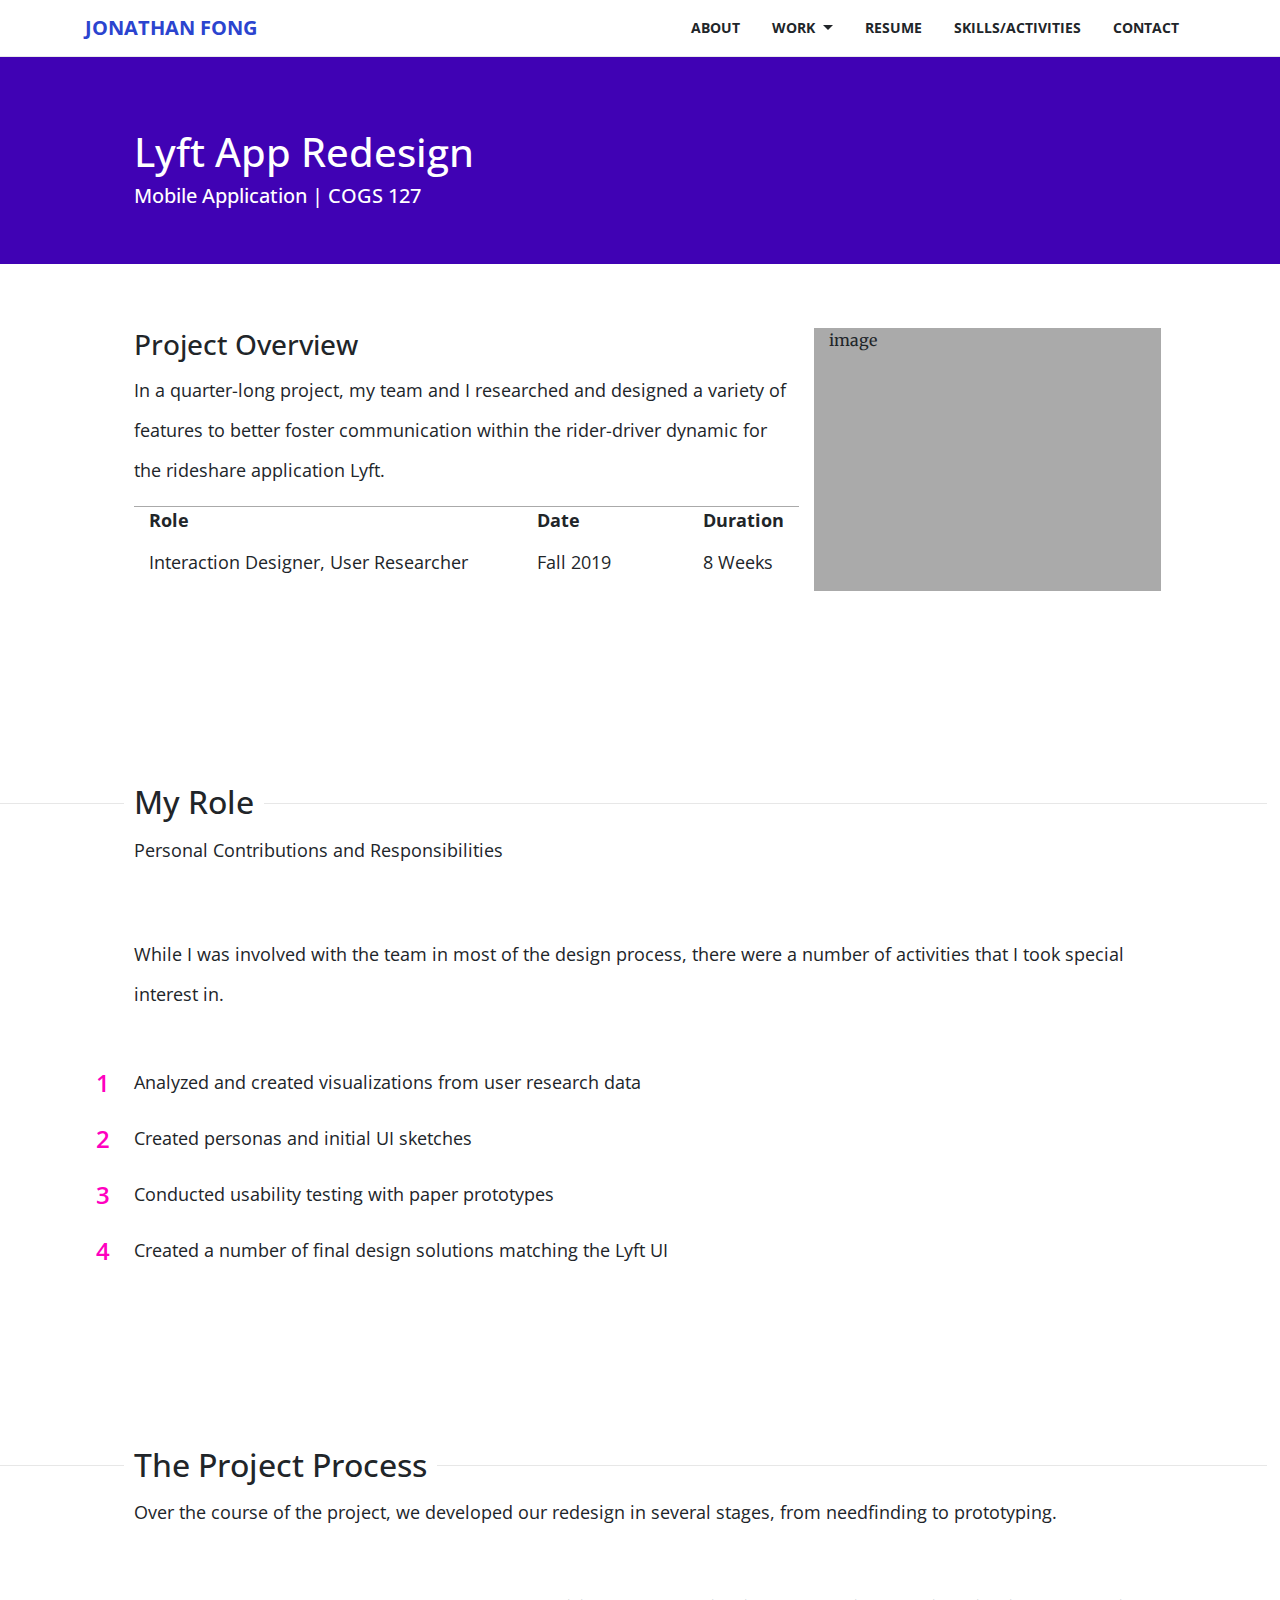
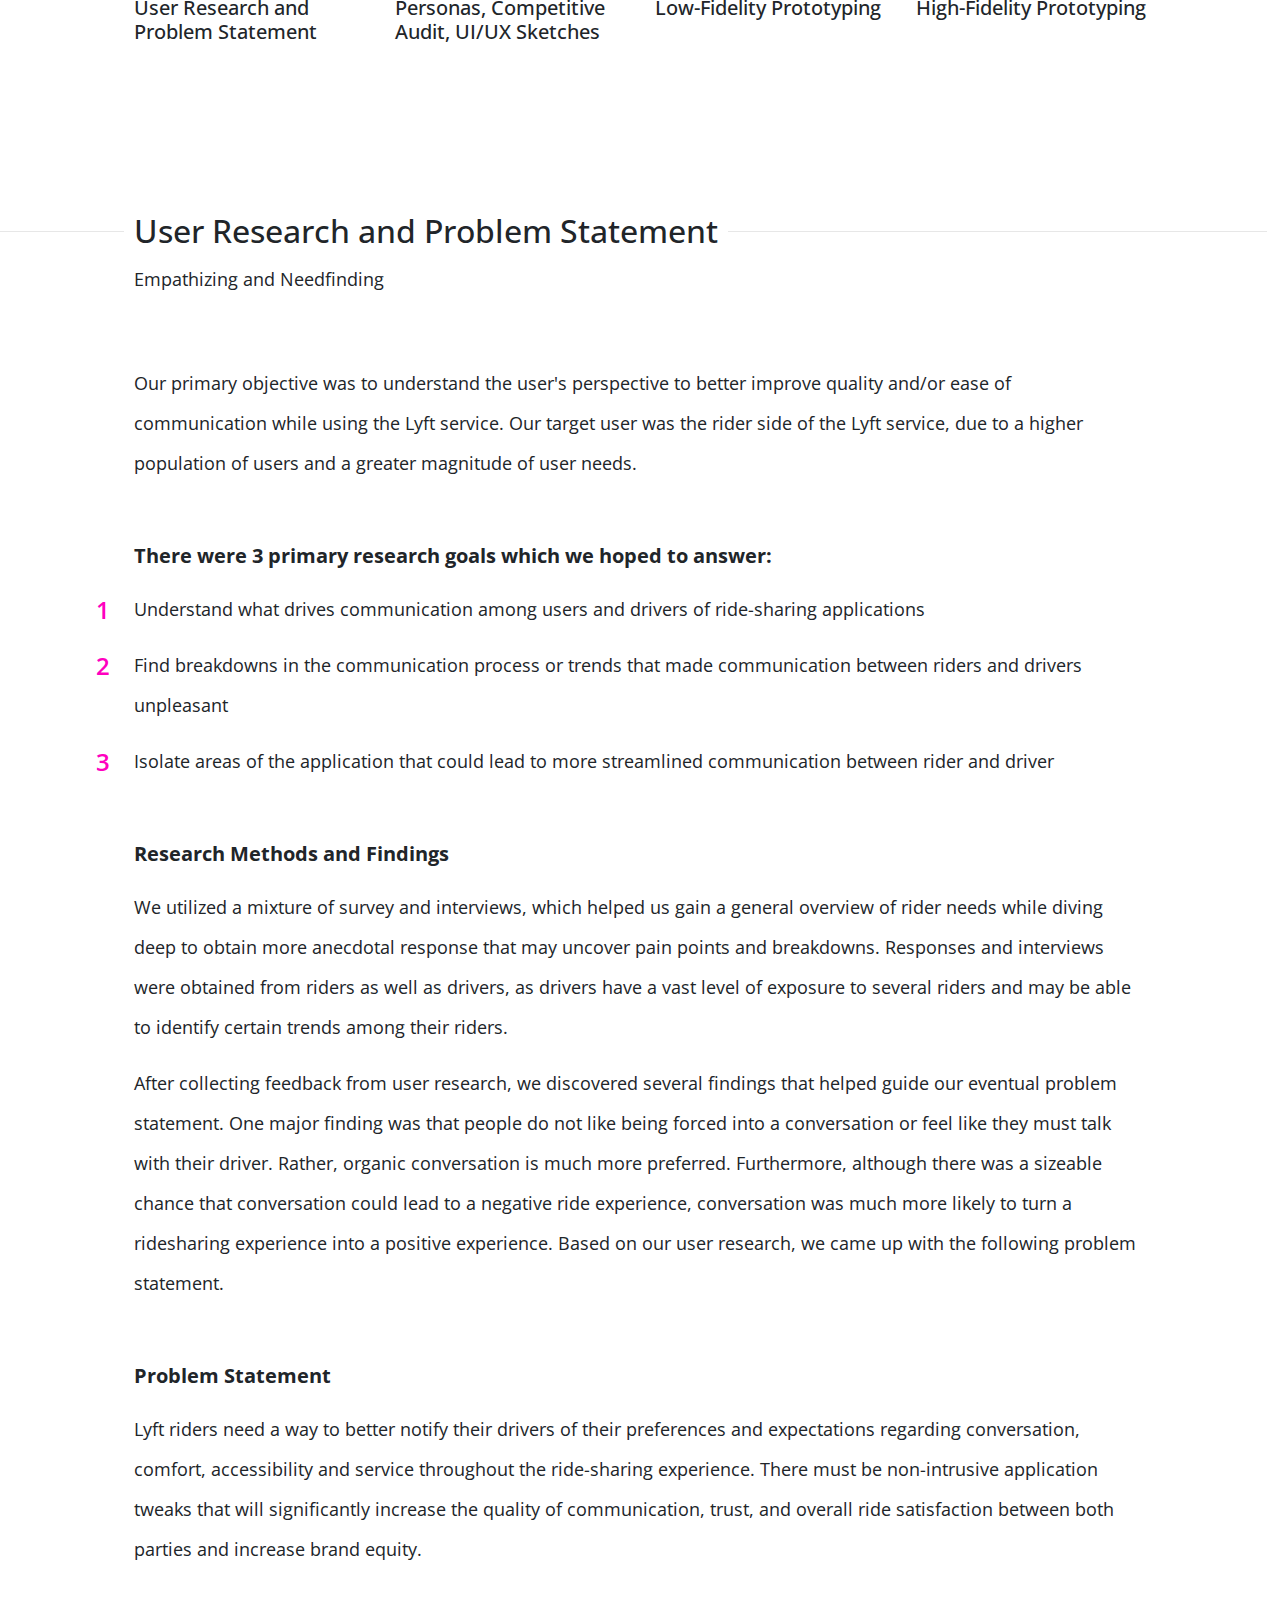
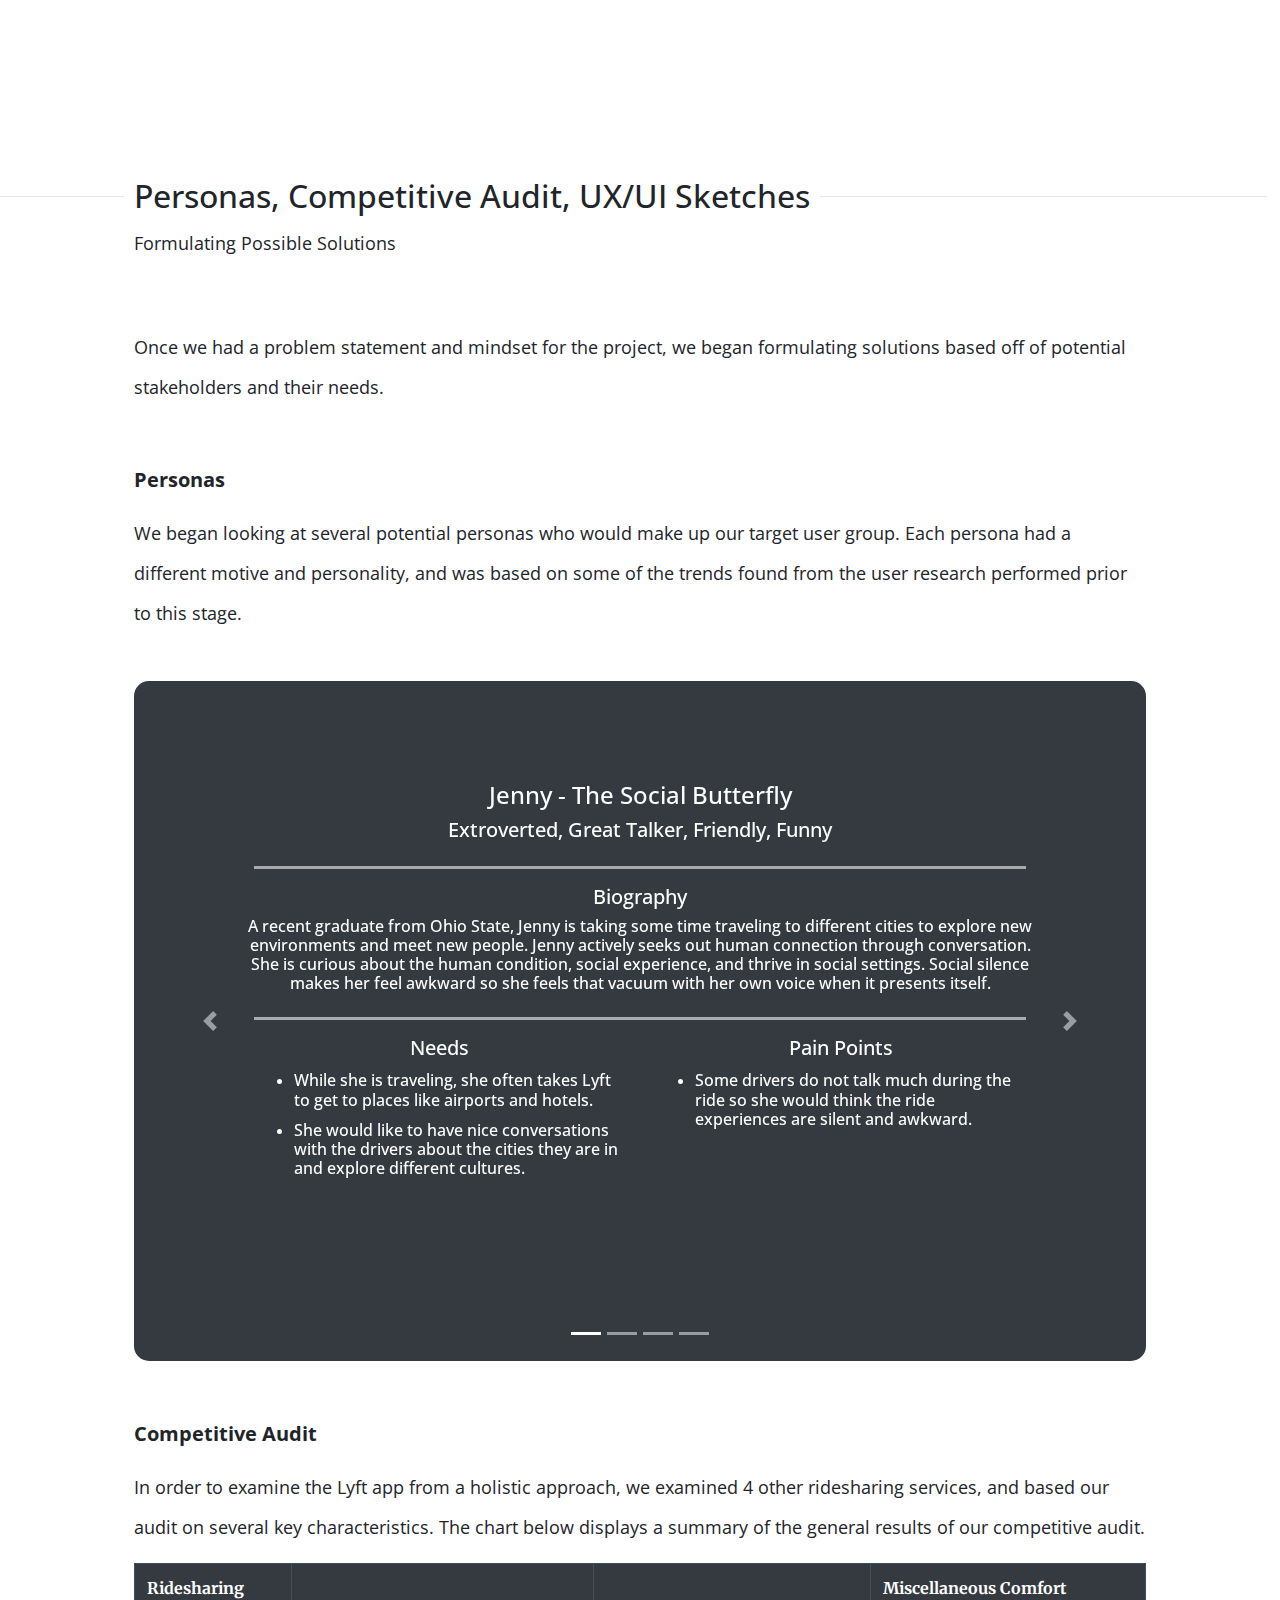
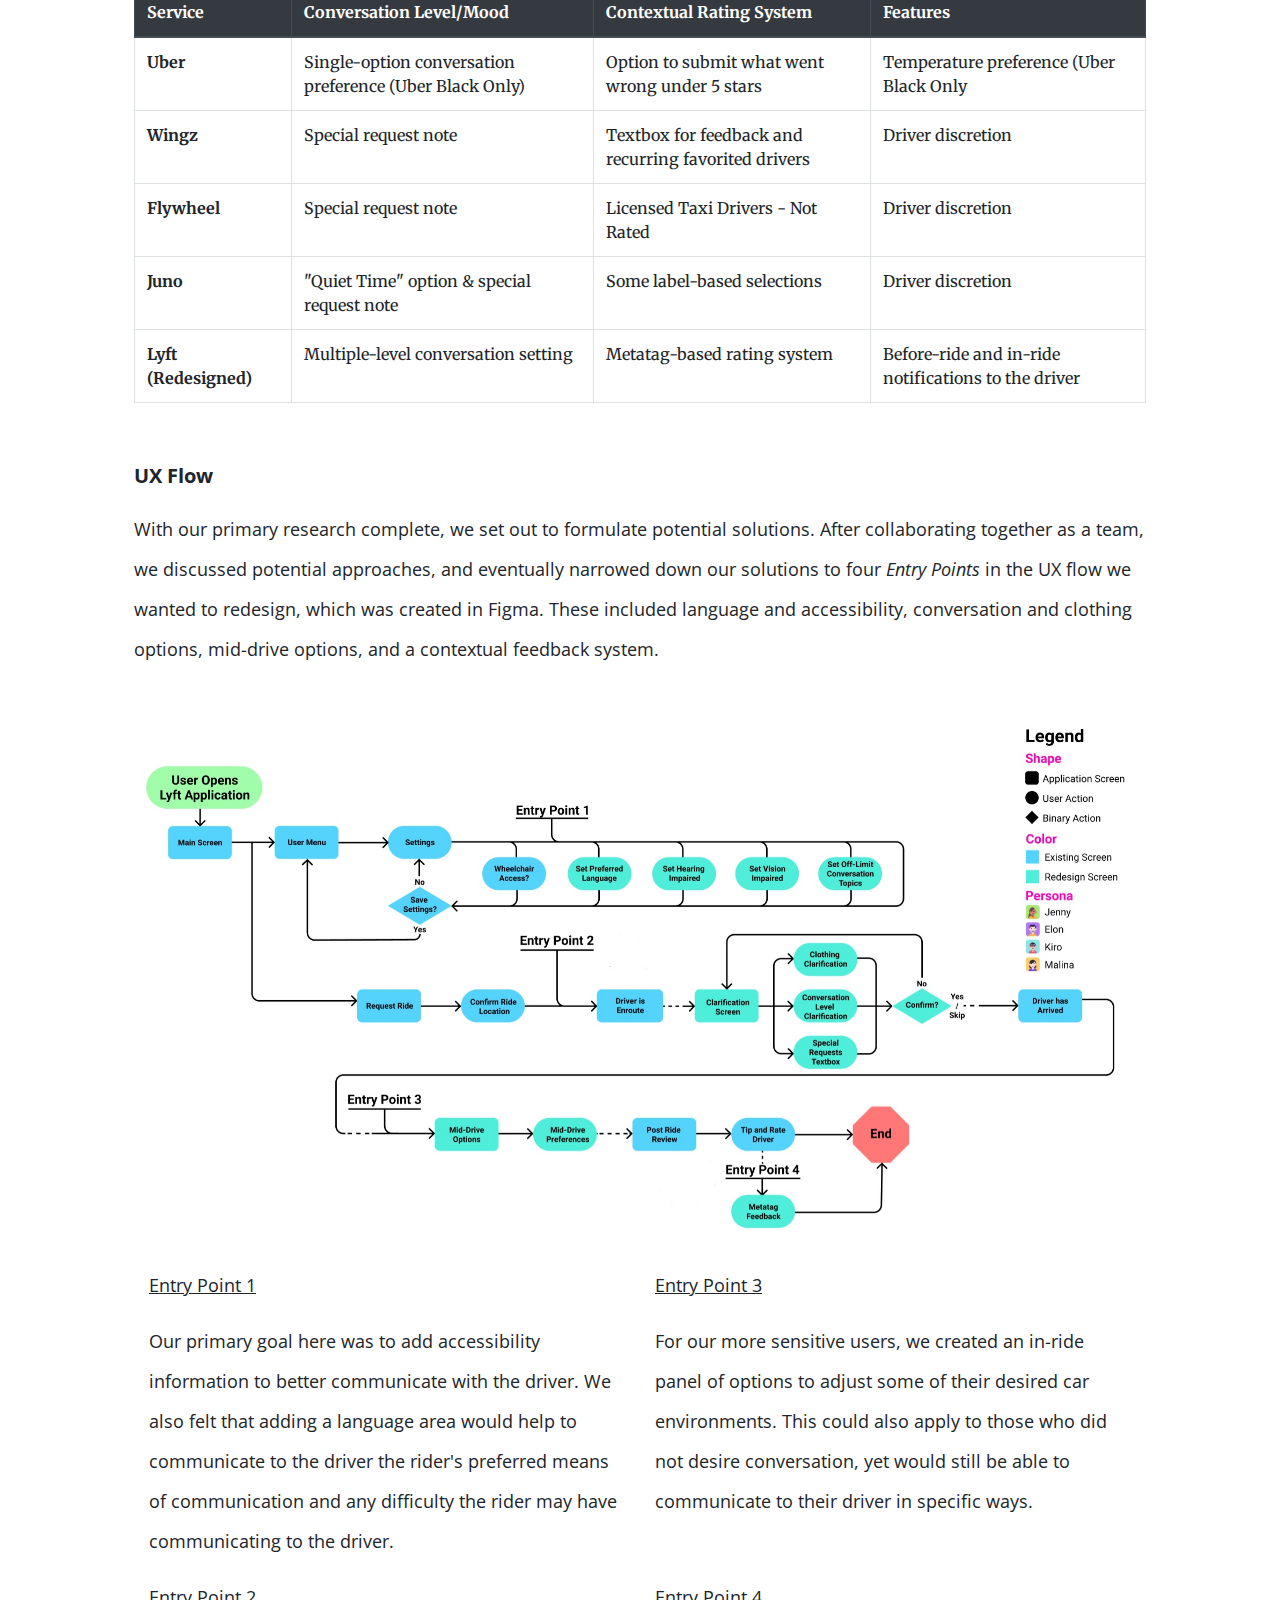
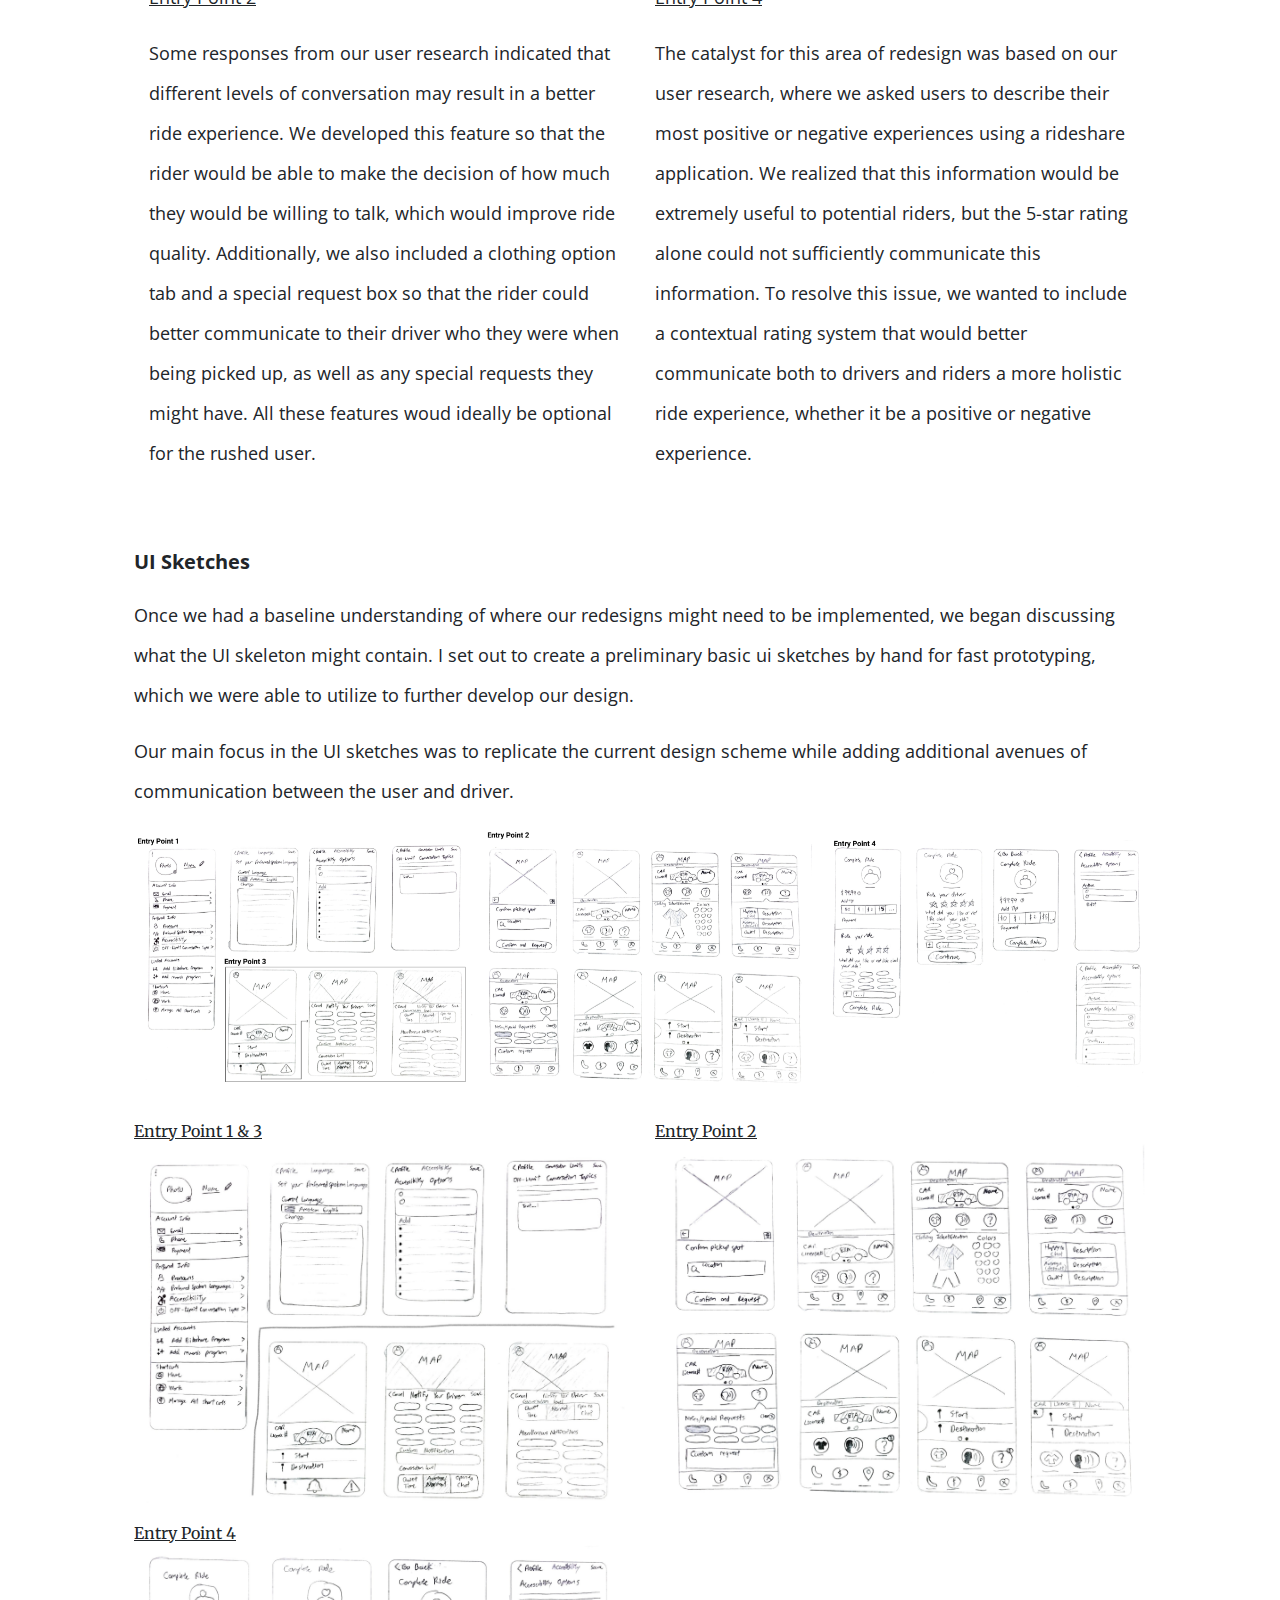
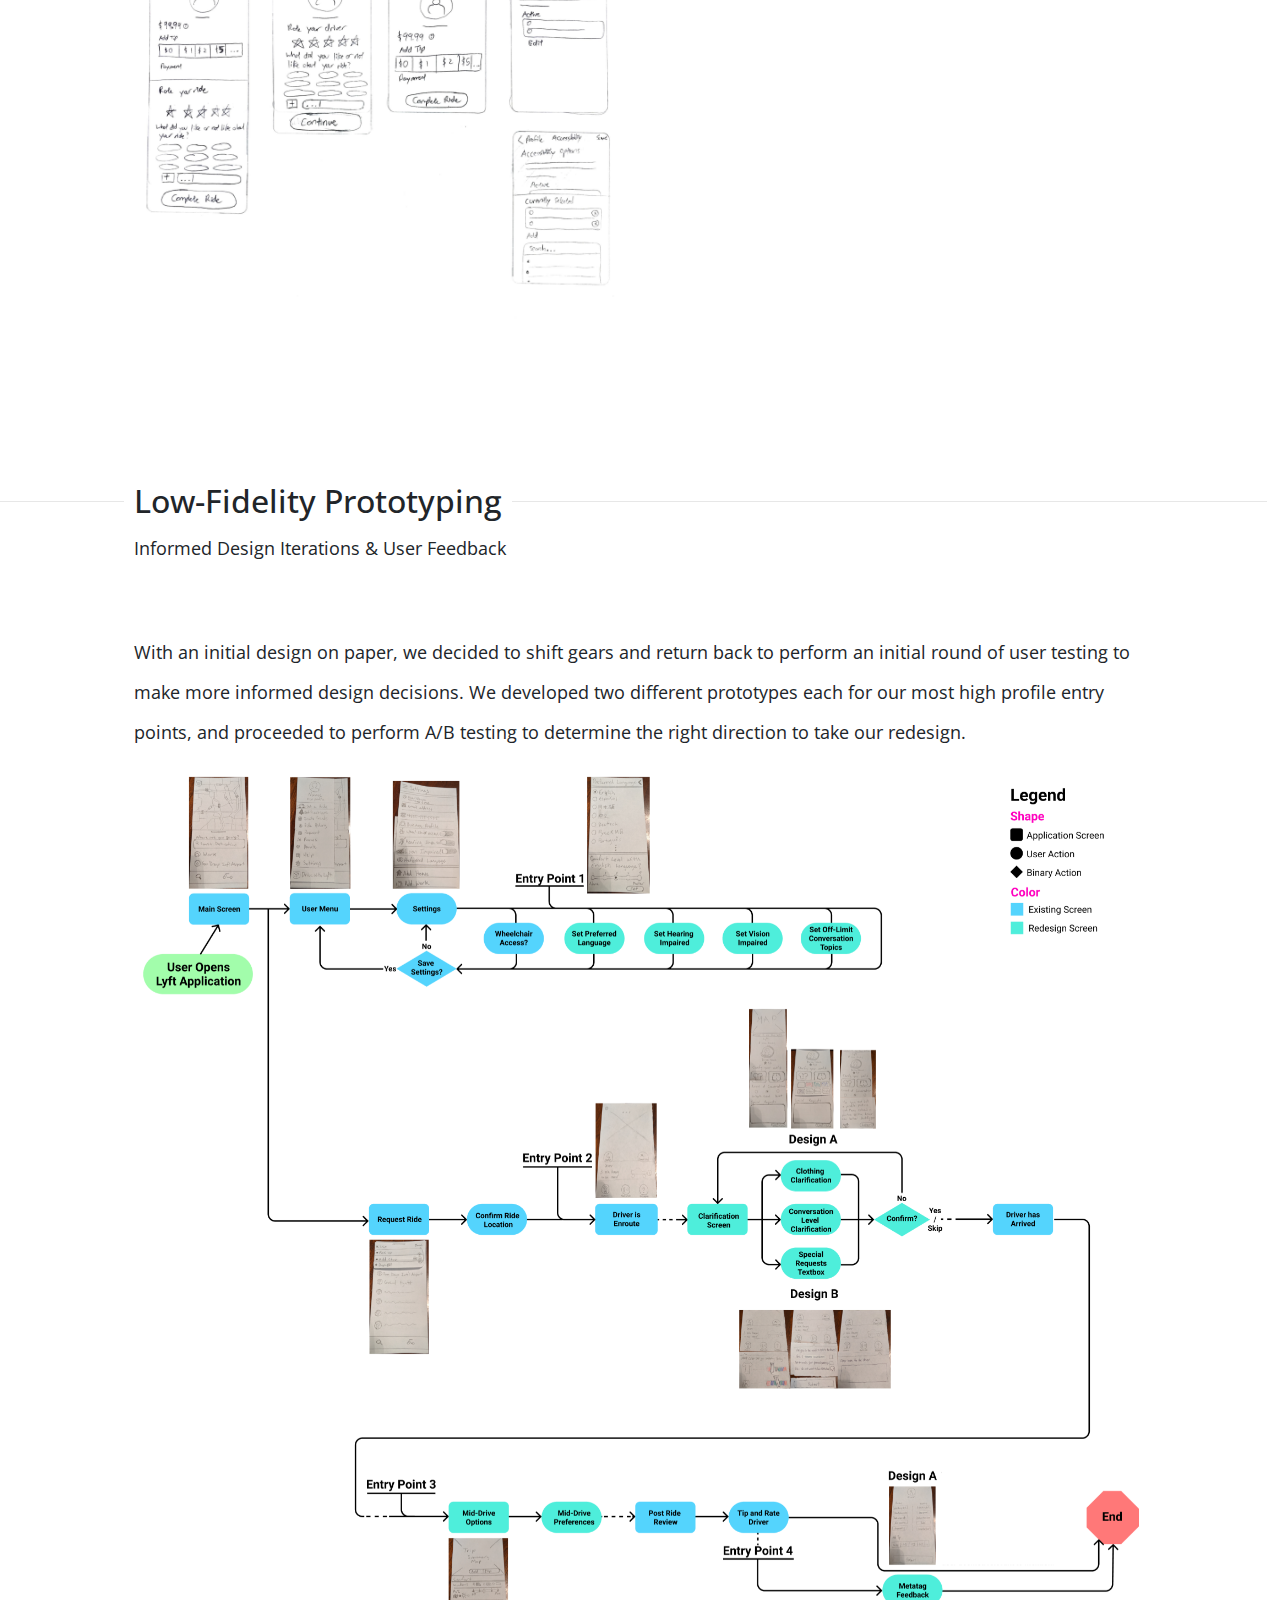
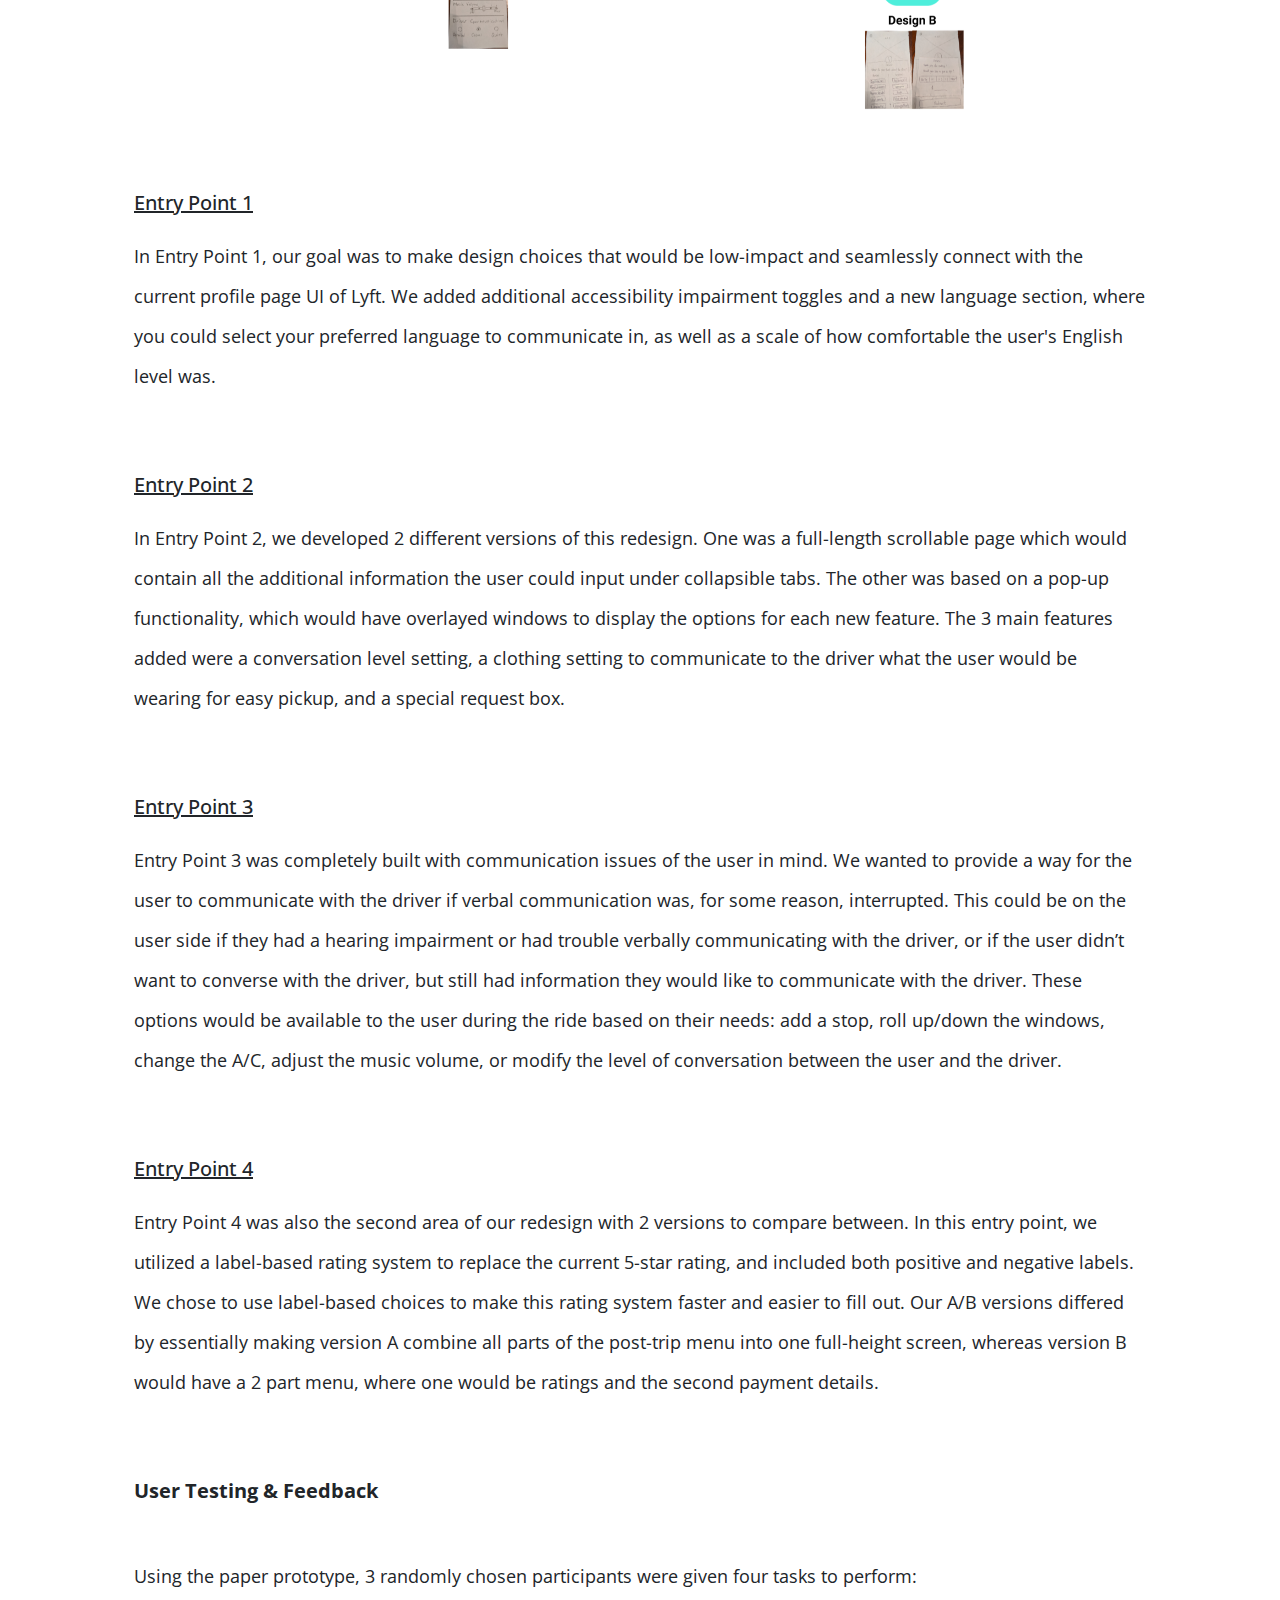
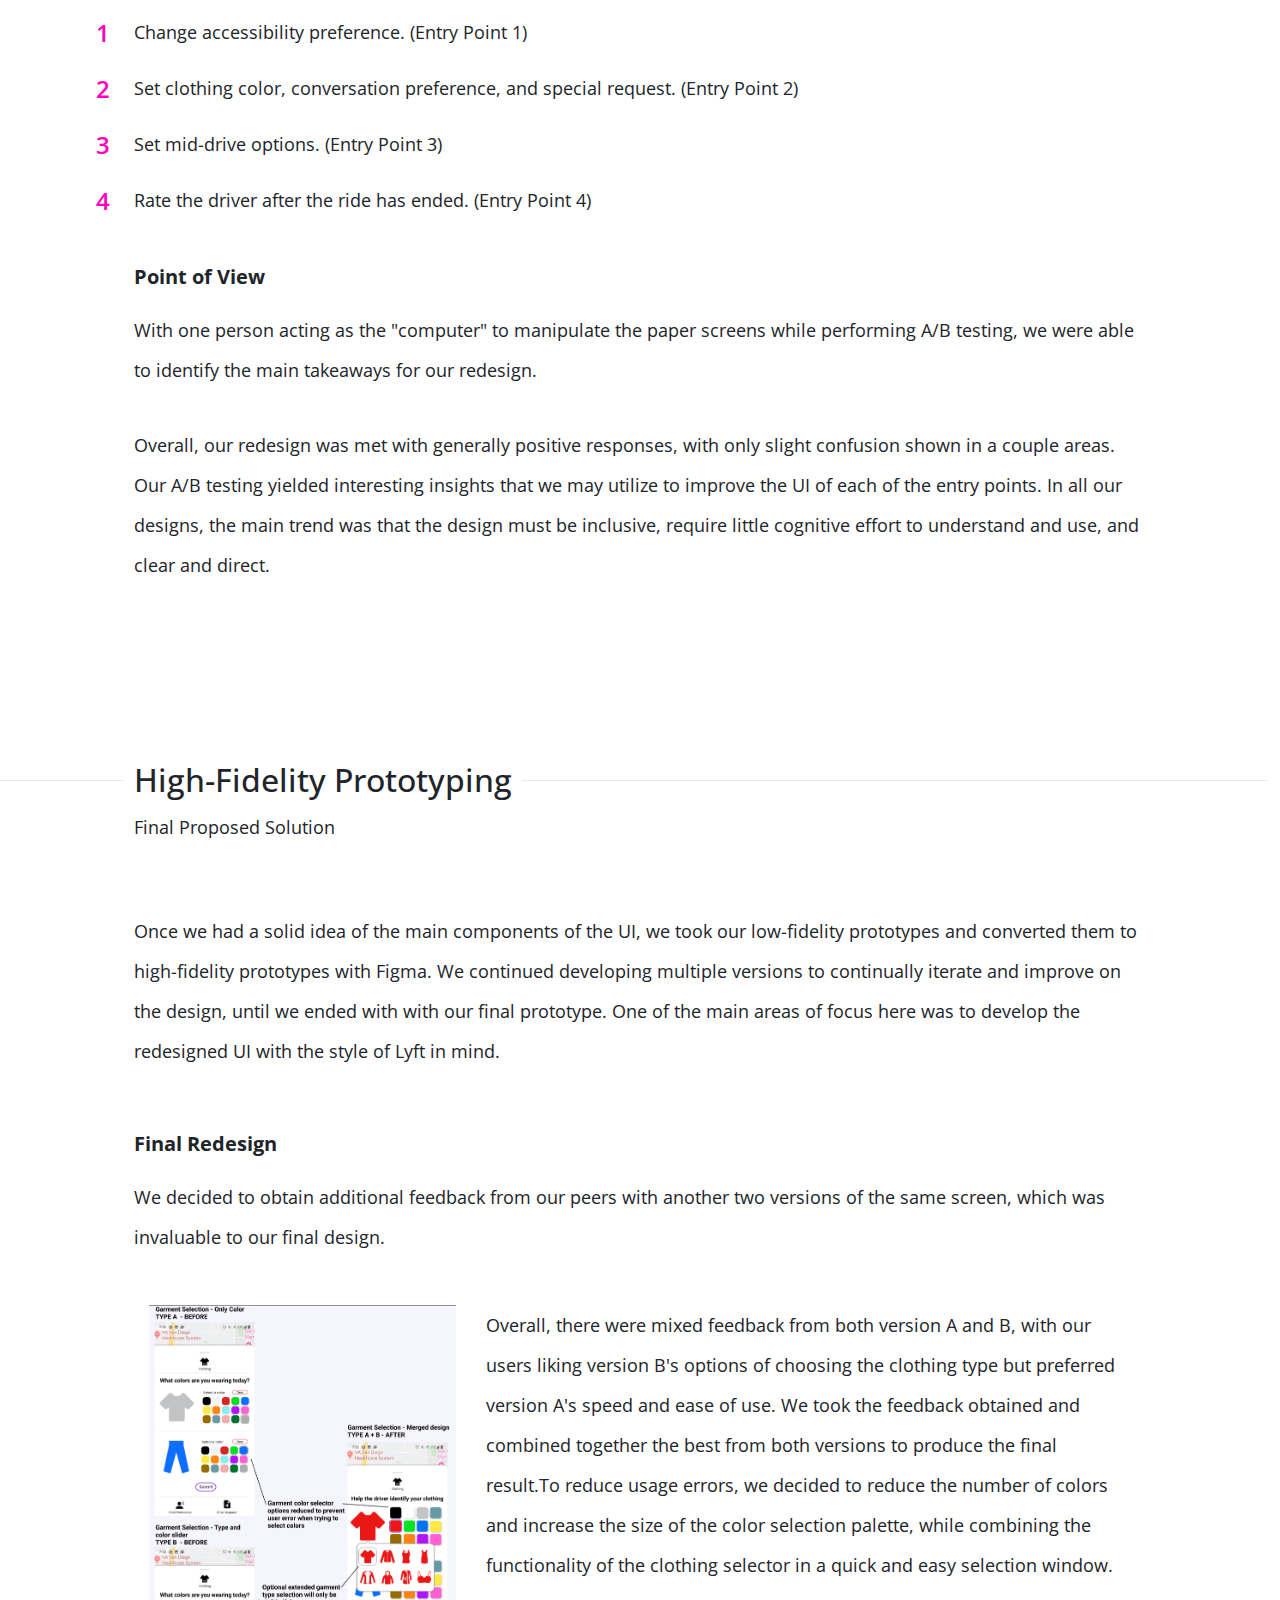
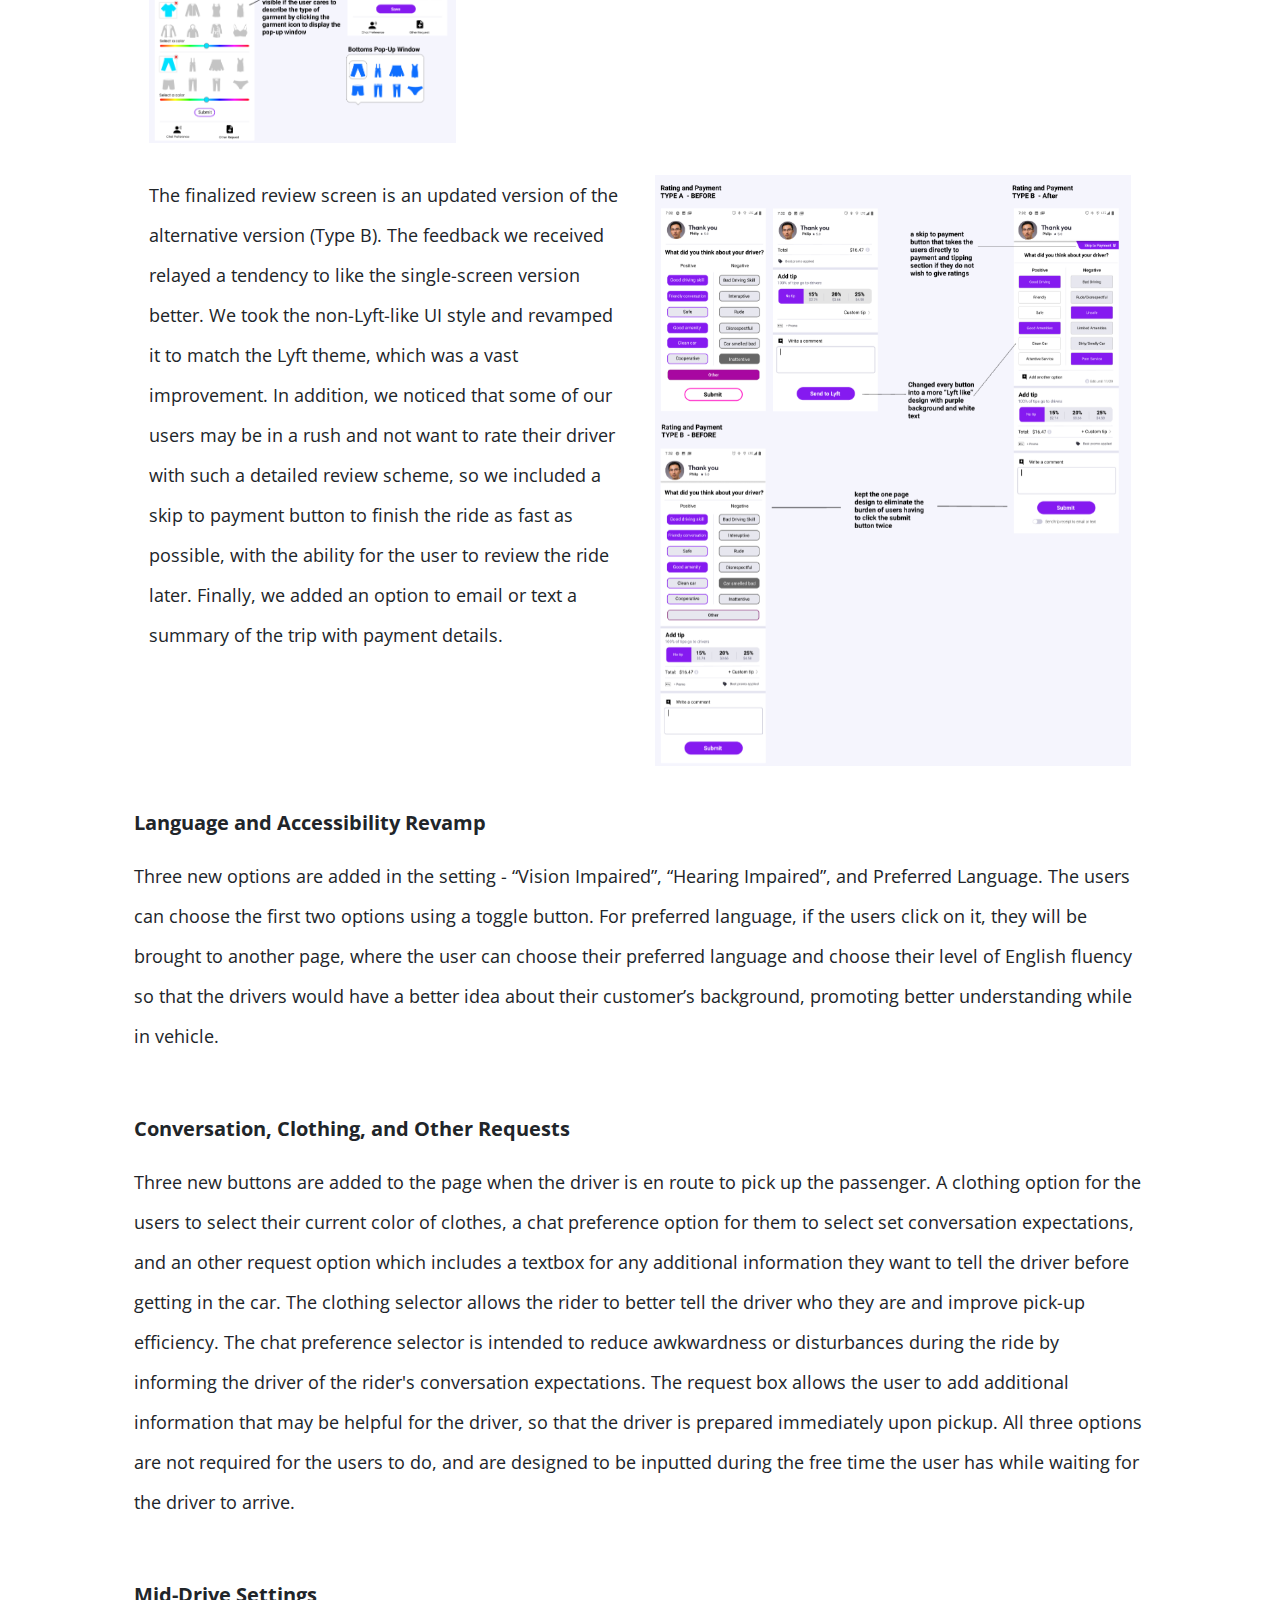
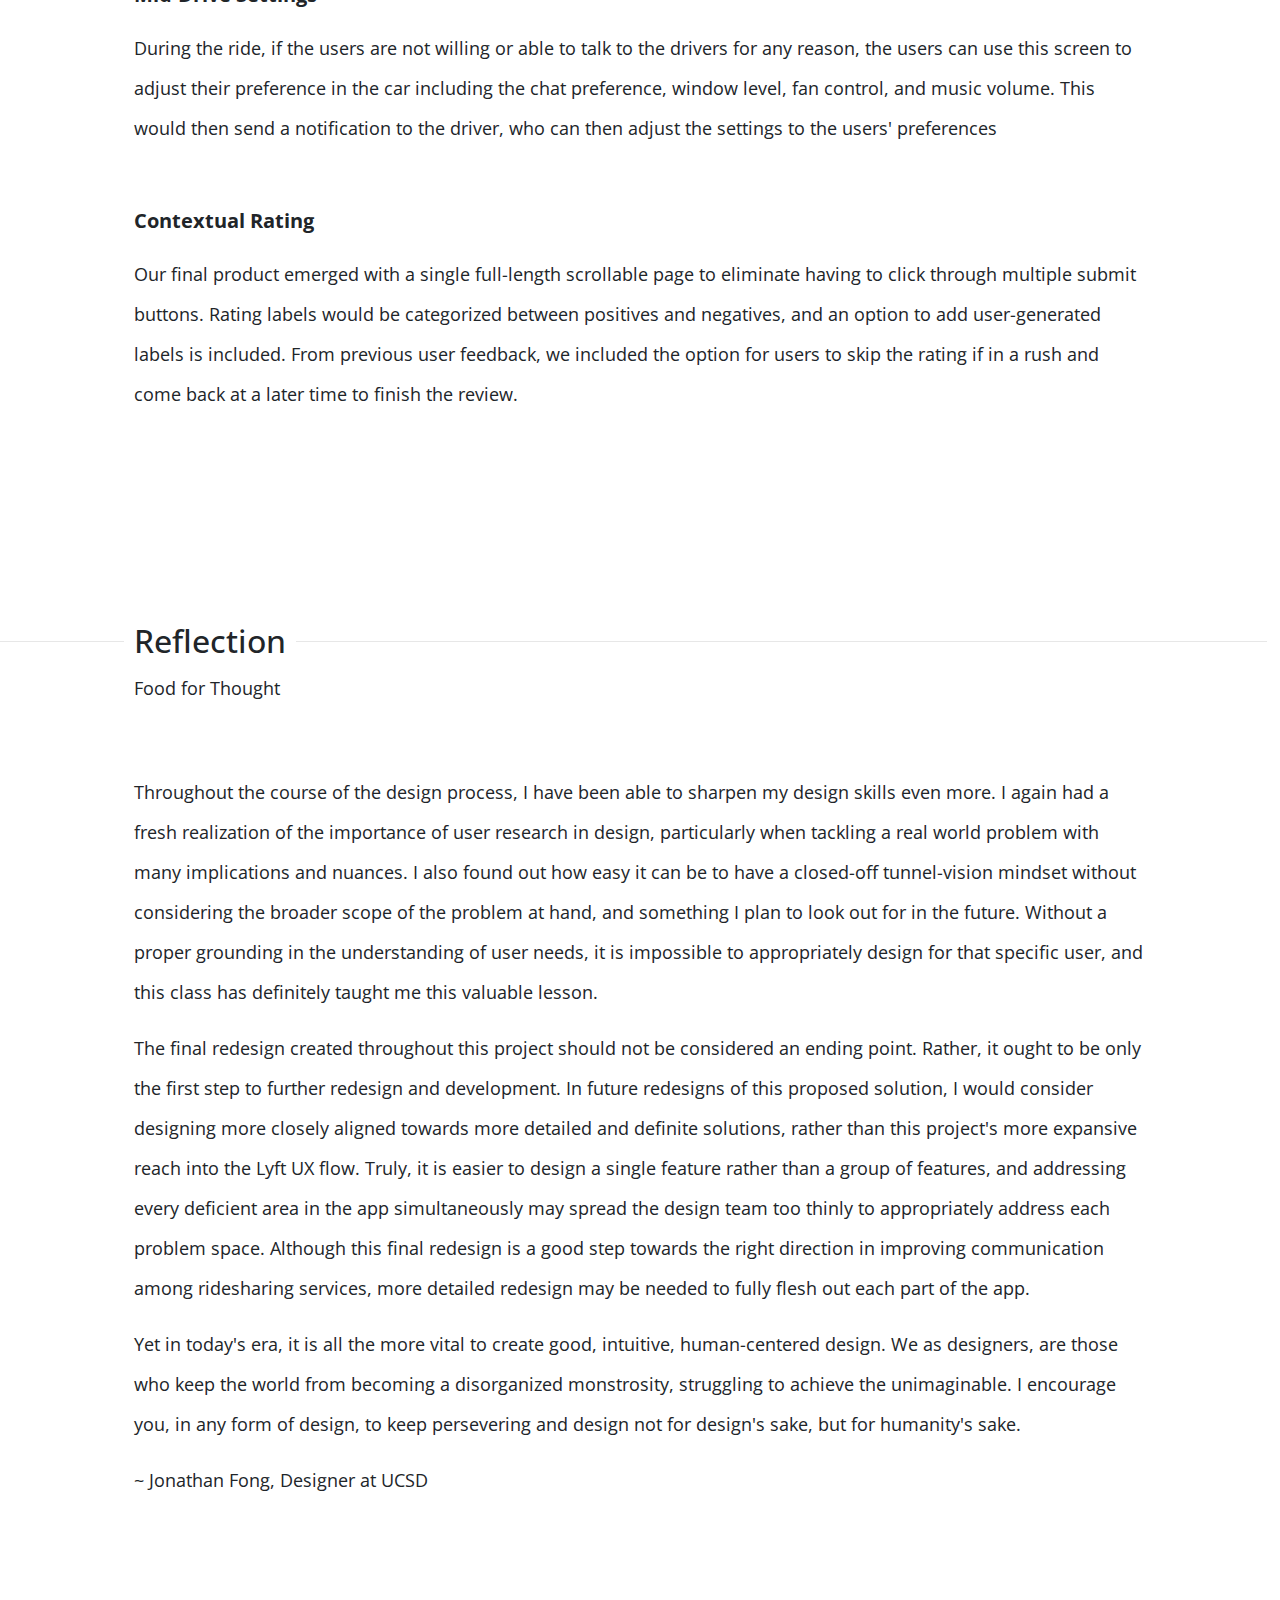
==== project.html @ 573034c8 "wrap up the project bois" ====
<!DOCTYPE html>
<html lang="en">

<head>

  <meta charset="utf-8">
  <meta name="viewport" content="width=device-width, initial-scale=1, shrink-to-fit=no">
  <meta name="description" content="Find out more about Jonathan Fong, UX/UI Student Interaction Designer">
  <meta name="author" content="Jonathan Fong">


  <title>Jonathan's Portfolio | Projects</title>

  <!-- Bootstrap -->
  <link rel="stylesheet" href="https://stackpath.bootstrapcdn.com/bootstrap/4.3.1/css/bootstrap.min.css"
    integrity="sha384-ggOyR0iXCbMQv3Xipma34MD+dH/1fQ784/j6cY/iJTQUOhcWr7x9JvoRxT2MZw1T" crossorigin="anonymous">

  <!-- Icons -->
  <link href="https://stackpath.bootstrapcdn.com/font-awesome/4.7.0/css/font-awesome.min.css" rel="stylesheet"
    type="text/css">

  <!-- Fonts -->
  <link
    href='https://fonts.googleapis.com/css?family=Open+Sans:300italic,400italic,600italic,700italic,800italic,400,300,600,700,800'
    rel='stylesheet' type='text/css'>
  <link
    href='https://fonts.googleapis.com/css?family=Merriweather:400,300,300italic,400italic,700,700italic,900,900italic'
    rel='stylesheet' type='text/css'>

  <!-- Text Animation -->
  <link rel="stylesheet" href="animate.css">

  <!-- Custom CSS -->
  <link href="css/mystylesheet.css" rel="stylesheet">

  <!-- Handlebars.js -->
  <!-- <script src="https://cdnjs.cloudflare.com/ajax/libs/handlebars.js/4.0.12/handlebars.min.js"></script> -->
  <script src="js/handlebars-v4.0.11.js"></script>

</head>

<body id="page-top">

  <!-- NAVBAR IS STILL IN DEVELOPMENT - LINKS ARE TEMP DISABLED -->
  <!-- Navigation -->
  <nav class="navbar navbar-expand-lg navbar-light fixed-top navbar-shrink" id="mainNav">
    <div class="container">
      <a class="navbar-brand js-scroll-trigger" href="./index.html#page-top">Jonathan Fong</a>
      <button class="navbar-toggler navbar-toggler-right" type="button" data-toggle="collapse"
        data-target="#navbarResponsive" aria-controls="navbarResponsive" aria-expanded="false"
        aria-label="Toggle navigation">
        <span class="navbar-toggler-icon"></span>
      </button>
      <div class="collapse navbar-collapse" id="navbarResponsive">
        <ul class="navbar-nav ml-auto">
          <li class="nav-item">
            <a class="nav-link js-scroll-trigger" href="">About</a>
            <!-- <a class="nav-link js-scroll-trigger" href="./index.html#about">About</a> -->
          </li>
          <li class="nav-item btn-group">
            <a class="nav-link js-scroll-trigger" href="" style="padding-right:8px">Work</a>
            <!-- <a class="nav-link js-scroll-trigger" href="./index.html#Portfolio" style="padding-right:8px">Work</a> -->
            <a class="nav-link dropdown-toggle dropdown-toggle-split" data-toggle="dropdown" aria-haspopup="true"
              aria-expanded="false" style="padding-left:0">
              <span class="sr-only">Toggle Dropdown</span>
            </a>
            <div class="nav-item dropdown-menu" aria-labelledby="dropdownMenu">
              <a class="dropdown-item js-scroll-trigger"
                onclick="/*openPage('Corgant', '', 'rgb(43, 68, 207)');projectnavA()*/">Lyft Redesign</a>
              <!-- <a class="dropdown-item js-scroll-trigger" onclick="openPage('MealTime', '', 'rgb(43, 68, 207)');projectnavB()">MealTime</a> -->
              <!-- <a class="dropdown-item js-scroll-trigger" onclick="openPage('Breakdown Analysis', '', 'rgb(43, 68, 207)');projectnavC()">Breakdown Analysis</a> -->
            </div>
          </li>
          <li class="nav-item">
            <a class="nav-link js-scroll-trigger" id="resumenav" href="">Resume</a>
            <!-- <a class="nav-link js-scroll-trigger" id="resumenav" href="./index.html#Resume">Resume</a> -->
          </li>
          <li class="nav-item">
            <a class="nav-link js-scroll-trigger" href="">Skills/Activities</a>
            <!-- <a class="nav-link js-scroll-trigger" href="./index.html#skillz">Skills/Activities</a> -->
          </li>
          <li class="nav-item">
            <a class="nav-link js-scroll-trigger" href="">Contact</a>
            <!-- <a class="nav-link js-scroll-trigger" href="./index.html#links">Contact</a> -->
          </li>
        </ul>
      </div>
    </div>
  </nav>

  <section class="d-flex project-header">
    <div class="container ex-padding">
      <div class="row">
        <div class="col-lg-11 text-white">
          <h1>
            Lyft App Redesign
          </h1>
          <div>
            <h5>Mobile Application | COGS 127</h5>
          </div>
        </div>
      </div>
    </div>
  </section>

  <section class="project-overview">
    <div class="container ex-padding">
      <div class="row">
        <div class="col-8 mx-auto">
          <div class="row mx-auto" style="border-bottom: 1px solid #aaa">
            <h3>Project Overview</h3>
            <div class="line-height-2">
              <p>In a quarter-long project, my team and I researched and designed a variety of features to better foster
                communication within the rider-driver dynamic for the rideshare application Lyft.</p>
            </div>
          </div>
          <div class="row mx-auto">
            <div class="col-7 project-overview-info">
              <p><b>Role</b></p>
              <p>Interaction Designer, User Researcher</p>
            </div>
            <div class="col-3 project-overview-info">
              <p><b>Date</b></p>
              <p>Fall 2019</p>
            </div>
            <div class="col-2 project-overview-info">
              <p><b>Duration</b></p>
              <p>8 Weeks</p>
            </div>
          </div>
        </div>
        <div class="col-4 mx-auto" style="background-color: #aaa">
          image
        </div>
      </div>
    </div>
  </section>

  <section class="my-role less-padding">
    <div class="container ex-padding">
      <div class="subheading">
        <h2 class="project-section-title">
          <span>My Role</span>
        </h2>
        <div class="row no-margin line-height-2">
          <p>Personal Contributions and Responsibilities</p>
        </div>
      </div>
      <div class="row no-margin margin-tb-2 line-height-2">
        <p>While I was involved with the team in most of the design process, there were a number of activities that I
          took special interest in.</p>
      </div>
      <div class="no-margin line-height-2">
        <div class="pre-numbered" id="num1">
          <p>Analyzed and created visualizations from user research data</p>
        </div>
        <div class="pre-numbered" id="num2">
          <p>Created personas and initial UI sketches</p>
        </div>
        <div class="pre-numbered" id="num3">
          <p>Conducted usability testing with paper prototypes</p>
        </div>
        <div class="pre-numbered" id="num4">
          <p>Created a number of final design solutions matching the Lyft UI</p>
        </div>
      </div>

    </div>
  </section>

  <section class="project-process less-padding">
    <div class="container ex-padding">
      <div class="subheading">
        <h2 class="project-section-title">
          <span>The Project Process</span>
        </h2>
        <div class="row no-margin line-height-2">
          <p>Over the course of the project, we developed our redesign in several stages, from needfinding to
            prototyping.</p>
        </div>
      </div>
      <div class="row">
        <div class="col-3">
          <h5>User Research and Problem Statement</h5>
        </div>
        <div class="col-3">
          <h5>Personas, Competitive Audit, UI/UX Sketches</h5>
        </div>
        <div class="col-3">
          <h5>Low-Fidelity Prototyping</h5>
        </div>
        <div class="col-3">
          <h5>High-Fidelity Prototyping</h5>
        </div>
      </div>
    </div>
  </section>

  <section class="User-Research less-padding">
    <div class="container ex-padding">
      <div class="subheading">
        <h2 class="project-section-title">
          <span>User Research and Problem Statement</span>
        </h2>
        <div class="row no-margin line-height-2">
          <p>Empathizing and Needfinding</p>
        </div>
      </div>
      <div class="row no-margin line-height-2">
        <p>Our primary objective was to understand the user's perspective to better improve quality and/or ease of
          communication while using the Lyft service. Our target user was the rider side of the Lyft service, due to a
          higher population of users and a greater magnitude of user needs.</p>
      </div>
      <div class="row no-margin margin-tb-2">
        <div class="row no-margin">
          <h5 class="line-height-2"><b>There were 3 primary research goals which we hoped to answer:</b></h5>
        </div>
        <div class="row no-margin line-height-2">
          <div class="pre-numbered" id="num1">
            <p>Understand what drives communication among users and drivers of ride-sharing applications</p>
          </div>
          <div class="pre-numbered" id="num2">
            <p>Find breakdowns in the communication process or trends that made communication between riders and drivers
              unpleasant</p>
          </div>
          <div class="pre-numbered" id="num3">
            <p>Isolate areas of the application that could lead to more streamlined communication between rider and
              driver</p>
          </div>
        </div>
      </div>
      <div class="row no-margin">
        <h5 class="line-height-2"><b>Research Methods and Findings</b></h5>
      </div>
      <div class="row no-margin line-height-2">
        <p>We utilized a mixture of survey and interviews, which helped us gain a general overview of rider needs while
          diving deep to obtain more anecdotal response that may uncover pain points and breakdowns. Responses and
          interviews were obtained from riders as well as drivers, as drivers have a vast level of exposure to several
          riders and may be able to identify certain trends among their riders.</p>
      </div>
      <div class="row no-margin line-height-2">
        <p>After collecting feedback from user research, we discovered several findings that helped guide our eventual
          problem statement. One major finding was that people do not like being forced into a conversation or feel like
          they must talk with their driver. Rather, organic conversation is much more preferred. Furthermore, although
          there was a sizeable chance that conversation could lead to a negative ride experience, conversation was much
          more likely to turn a ridesharing experience into a positive experience. Based on our user research, we came
          up with the following problem statement.</p>
      </div>
      <div class="no-margin margin-tb-2">
        <div class="row no-margin">
          <h5 class="line-height-2"><b>Problem Statement</b></h5>
        </div>
        <div class="row no-margin line-height-2">
          <p>Lyft riders need a way to better notify their drivers of their preferences and expectations regarding
            conversation, comfort, accessibility and service throughout the ride-sharing experience. There must be
            non-intrusive application tweaks that will significantly increase the quality of communication, trust, and
            overall ride satisfaction between both parties and increase brand equity.</p>
        </div>
      </div>
    </div>
  </section>

  <section class="Personas-UX-UI less-padding">
    <div class="container ex-padding">
      <div class="subheading">
        <h2 class="project-section-title">
          <span>Personas, Competitive Audit, UX/UI Sketches</span>
        </h2>
        <div class="row no-margin line-height-2">
          <p>Formulating Possible Solutions</p>
        </div>
      </div>
      <div class="row no-margin line-height-2">
        <p>Once we had a problem statement and mindset for the project, we began formulating solutions based off of
          potential stakeholders and their needs.</p>
      </div>
      <div class="no-margin margin-tb-2">
        <div class="no-margin">
          <h5 class="line-height-2"><b>Personas</b></h5>
        </div>
        <div class="row no-margin line-height-2">
          <p>We began looking at several potential personas who would make up our target user group. Each persona had a
            different motive and personality, and was based on some of the trends found from the user research performed
            prior to this stage.</p>
        </div>
      </div>

      <div class="personas carousel slide margin-tb-2 mb-5 text-white" data-ride="carousel">
        <ol class="carousel-indicators">
          <li data-target="#carouselIndicators" data-slide-to="0" class="active"></li>
          <li data-target="#carouselIndicators" data-slide-to="1"></li>
          <li data-target="#carouselIndicators" data-slide-to="2"></li>
          <li data-target="#carouselIndicators" data-slide-to="3"></li>
        </ol>
        <div class="carousel-inner">
          <div class="carousel-item active">
            <div class="persona-item col-12 align-items-center text-align-center">
              <div class="row name">
                <h4>Jenny - The Social Butterfly</h4>
              </div>
              <div class="row description">
                <h5>Extroverted, Great Talker, Friendly, Funny</h5>
              </div>
              <hr style="max-width: 100%">
              <div class="row bio">
                <h5 style="text-align: center">Biography</h5>
                <h6>A recent graduate from Ohio State, Jenny is taking some time traveling to different cities to
                  explore new environments and meet new people. Jenny actively seeks out human connection through
                  conversation. She is curious about the human condition, social experience, and thrive in social
                  settings. Social silence makes her feel awkward so she feels that vacuum with her own voice when it
                  presents itself.</h6>
              </div>
              <hr style="max-width: 100%">
              <div class="row details">
                <div class="col-6 needs">
                  <h5 style="text-align: center">Needs</h5>
                  <ul>
                    <li>
                      <h6>While she is traveling, she often takes Lyft to get to places like airports and hotels.</h6>
                    </li>
                    <li>
                      <h6>She would like to have nice conversations with the drivers about the cities they are in and
                        explore
                        different cultures.</h6>
                    </li>
                  </ul>
                </div>
                <div class="col-6 pain-pts">
                  <h5 style="text-align: center">Pain Points</h5>
                  <ul>
                    <li>
                      <h6>Some drivers do not talk much during the ride so she would think the ride experiences are
                        silent and
                        awkward. </h6>
                    </li>
                  </ul>
                </div>
              </div>
            </div>
          </div>
          <div class="carousel-item">
            <div class="d-block w-100">
              <div class="persona-item col-12 align-items-center text-align-center">
                <div class="row name">
                  <h4>Elon - Mister Industrious</h4>
                </div>
                <div class="row description">
                  <h5>Hard Worker, Indifferent, Pefectionist, Industrious</h5>
                </div>
                <hr style="max-width: 100%">
                <div class="row bio">
                  <h5 style="text-align: center">Biography</h5>
                  <h6>A project lead for a big tech firm, Elon is always busy with his work. He works hard and strives
                    to
                    earn a good living. He likes to be organized himself, and tends to fix little things in his life
                    into his model of perfection. Yet he does not care much about others and is often nonchalant. He
                    takes Lyft to his work every morning, and usually he is on his computer or tablet preparing for his
                    conference or presentation during the whole ride. <h6>
                </div>
                <hr style="max-width: 100%">
                <div class="row details">
                  <div class="col-6 needs">
                    <h5 style="text-align: center">Needs</h5>
                    <ul>
                      <li>
                        <h6>Elon takes Lyft everyday to work.</h6>
                      </li>
                      <li>
                        <h6>During the ride, he expects a quiet and undisturbed experience while he takes care of
                          work-related issues.</h6>
                      </li>
                    </ul>
                  </div>
                  <div class="col-6 pain-pts">
                    <h5 style="text-align: center">Pain Points</h5>
                    <ul>
                      <li>
                        <h6>Sometimes the drivers keep talking to him while he prepares for his work in the car, and he
                          feels disturbed and annoyed.</h6>
                      </li>
                      <li>
                        <h6>He does not like when a driver drives too slow or take an alternative route so it would make
                          him late for work.</h6>
                      </li>
                      <li>
                        <h6>As an organized and clean person, he does not like when the car smells bad.
                        </h6>
                      </li>
                    </ul>
                  </div>
                </div>
              </div>
            </div>
          </div>
          <div class="carousel-item">
            <div class="persona-item col-12 align-items-center text-align-center">
              <div class="row name">
                <h4>Kiro - The Foreigner</h4>
              </div>
              <div class="row description">
                <h5>Ambivert, Friendly, Studious, Gentle</h5>
              </div>
              <hr style="max-width: 100%">
              <div class="row bio">
                <h5 style="text-align: center">Biography</h5>
                <h6>As an international student from Tokyo, Kiro is used to the public transportation from home. Now he
                  is studying at UCLA and does not have a car, he has to use Lyft to get to places during the weekends,
                  and even sometimes to campus. He usually does not initiate conversation in public scenarios partly due
                  to the fact that he is still learning English, but still can have a great time chatting with other
                  people so that he can learn things about his new environment and practice the language. Kiro also does
                  not have the best constitution and could get sick easily if he does not dress properly or the
                  temperature is too high or too low. </h6>
              </div>
              <hr style="max-width: 100%">
              <div class="row details">
                <div class="col-6 needs">
                  <h5 style="text-align: center">Needs</h5>
                  <ul>
                    <li>
                      <h6>Kiro takes Lyft to campus and other places in a city whose public transportation system is not
                        so advanced.</h6>
                    </li>
                    <li>
                      <h6>Kiro is not a native English speaker so he would prefer drivers to speak in an easy-to-follow
                        manner with concise wording.</h6>
                    </li>
                    <li>
                      <h6>Kiro would like the temperature in the cars to be his preferred setting.</h6>
                    </li>
                  </ul>
                </div>
                <div class="col-6 pain-pts">
                  <h5 style="text-align: center">Pain Points</h5>
                  <ul>
                    <li>
                      <h6>When the driver speaks too fast so he could not understand, he gets frustrated.</h6>
                    </li>
                    <li>
                      <h6>When the AC in the car is set to a temperature too cold, or when the windows are open all the
                        way during the ride, Kiro may get headache afterwards.</h6>
                    </li>
                  </ul>
                </div>
              </div>
            </div>
          </div>
          <div class="carousel-item">
            <div class="persona-item col-12 align-items-center text-align-center">
              <div class="row name">
                <h4>Malina - The Silent One</h4>
              </div>
              <div class="row description">
                <h5>Introverted, Reserved, Shy, Anti-Social</h5>
              </div>
              <hr style="max-width: 100%">
              <div class="row bio">
                <h6>Malina is quiet with everyone around her. Maybe only two or three close friends of her could make
                  her talk for over a few minutes straight. She does not enjoy most of the social convention. Public
                  speaking is a nightmare to her, and talking to strangers is definitely out of the picture. She only
                  stays in her comfort zone. Now, as a third year college student, she moved out of campus and has to
                  take Lyft to school since she does not drive. </h6>
              </div>
              <hr style="max-width: 100%">
              <div class="row details">
                <div class="col-6 needs">
                  <h5 style="text-align: center">Needs</h5>
                  <ul>
                    <li>
                      <h6>She does not drive herself so she takes Lyft to campus when she has classes.</h6>
                    </li>
                    <li>
                      <h6>She expects no conversation at all with the drivers.</h6>
                    </li>
                    <li>
                      <h6>She would like to feel comfortable and safe during the ride.</h6>
                    </li>
                  </ul>
                </div>
                <div class="col-6 pain-pts">
                  <h5 style="text-align: center">Pain Points</h5>
                  <ul>
                    <li>
                      <h6>She hates when drivers start talking to her, and ask her about her personal information.</h6>
                    </li>
                    <li>
                      <h6>She gets car sick easily, so if a driver drives the car in an erratic way she would not feel
                        so good afterwards.</h6>
                    </li>
                  </ul>
                </div>
              </div>
            </div>
          </div>
        </div>
        <a class="carousel-control-prev" href="#carouselIndicators" role="button" data-slide="prev">
          <span class="carousel-control-prev-icon" aria-hidden="true"></span>
          <span class="sr-only">Previous</span>
        </a>
        <a class="carousel-control-next" href="#carouselIndicators" role="button" data-slide="next">
          <span class="carousel-control-next-icon" aria-hidden="true"></span>
          <span class="sr-only">Next</span>
        </a>
      </div>

      <div class="row mt-5 no-margin">
        <h5 class="line-height-2"><b>Competitive Audit</b></h5>
      </div>
      <div class="row no-margin line-height-2">
        <p>In order to examine the Lyft app from a holistic approach, we examined 4 other ridesharing services, and
          based our audit on several key characteristics. The chart below displays a summary of the general results of
          our competitive audit.</p>
      </div>
      <div class="row no-margin">
        <table class="table table-bordered">
          <thead class="thead-dark">
            <tr>
              <th scope="col">Ridesharing Service</th>
              <th scope="col">Conversation Level/Mood</th>
              <th scope="col">Contextual Rating System</th>
              <th scope="col">Miscellaneous Comfort Features</th>
            </tr>
          </thead>
          <tbody>
            <tr>
              <th scope="row">Uber</th>
              <td>Single-option conversation preference (Uber Black Only)</td>
              <td>Option to submit what went wrong under 5 stars</td>
              <td>Temperature preference (Uber Black Only</td>
            </tr>
            <tr>
              <th scope="row">Wingz</th>
              <td>Special request note</td>
              <td>Textbox for feedback and recurring favorited drivers</td>
              <td>Driver discretion</td>
            </tr>
            <tr>
              <th scope="row">Flywheel</th>
              <td>Special request note</td>
              <td>Licensed Taxi Drivers - Not Rated</td>
              <td>Driver discretion</td>
            </tr>
            <tr>
              <th scope="row">Juno</th>
              <td>"Quiet Time" option & special request note</td>
              <td>Some label-based selections</td>
              <td>Driver discretion</td>
            </tr>
            <tr>
              <th scope="row">Lyft (Redesigned)</th>
              <td>Multiple-level conversation setting</td>
              <td>Metatag-based rating system</td>
              <td>Before-ride and in-ride notifications to the driver</td>
            </tr>
          </tbody>
        </table>
      </div>
      <div class="no-margin margin-tb-2">
        <div class="row no-margin">
          <h5 class="line-height-2"><b>UX Flow</b></h5>
        </div>
        <div class="row no-margin line-height-2">
          <p>With our primary research complete, we set out to formulate potential solutions. After collaborating
            together as a team, we discussed potential approaches, and eventually narrowed down our solutions to four
            <i>Entry Points</i> in the UX flow we wanted to redesign, which was created in Figma. These included
            language
            and
            accessibility, conversation and clothing options, mid-drive options, and a contextual feedback system.</p>
        </div>
        <div class="ux-flow-img margin-tb-2">
          <img src="./img/UX Flow Lyft-Removed Personas.jpg" class="d-block w-100">
        </div>
        <div class="row no-margin line-height-2">
          <div class="col-6 no-margin line-height-2">
            <p><u>Entry Point 1</u></p>
            <p>Our primary goal here was to add accessibility information to better communicate with the driver. We also
              felt that adding a language area would help to communicate to the driver the rider's preferred means of
              communication and any difficulty the rider may have communicating to the driver.</p>
          </div>
          <div class="col-6 no-margin line-height-2">
            <p><u>Entry Point 3</u></p>
            <p>For our more sensitive users, we created an in-ride panel of options to adjust some of their desired car
              environments. This could also apply to those who did not desire conversation, yet would still be able to
              communicate to their driver in specific ways.</p>
          </div>
          <div class="col-6 no-margin line-height-2">
            <p><u>Entry Point 2</u></p>
            <p>Some responses from our user research indicated that different levels of conversation may result in a
              better ride experience. We developed this feature so that the rider would be able to make the decision of
              how much they would be willing to talk, which would improve ride quality. Additionally, we also included a
              clothing option tab and a special request box so that the rider could better communicate to their driver
              who they were when being picked up, as well as any special requests they might have. All these features
              woud ideally be optional for the rushed user.</p>
          </div>
          <div class="col-6 no-margin line-height-2">
            <p><u>Entry Point 4</u></p>
            <p>The catalyst for this area of redesign was based on our user research, where we asked users to describe
              their most positive or negative experiences using a rideshare application. We realized that this
              information would be extremely useful to potential riders, but the 5-star rating alone could not
              sufficiently communicate this information. To resolve this issue, we wanted to include a contextual rating
              system that would better communicate both to drivers and riders a more holistic ride experience, whether
              it be a positive or negative experience.</p>
          </div>

        </div>
      </div>
      <div class="row mt-5 no-margin">
        <h5 class="line-height-2"><b>UI Sketches</b></h5>
      </div>
      <div class="row no-margin line-height-2">
        <p>Once we had a baseline understanding of where our redesigns might need to be implemented, we began discussing
          what the UI skeleton might contain. I set out to create a preliminary basic ui sketches by hand for fast
          prototyping, which we were able to utilize to further develop our design.</p>
        <p>Our main focus in the UI sketches was to replicate the current design scheme while adding additional avenues
          of communication between the user and driver.</p>
      </div>
      <div class="ui-sketch-img">
        <img src="./img/UI Sketches Combined.png" class="d-block w-100" style="margin-bottom: 2em;">
        <div class="row">
          <div class="col-6">
            <u>Entry Point 1 & 3</u>
            <img src="./img/Scan Oct 24, 2019-1 (with divider).jpg" class="d-block w-100">
          </div>
          <div class="col-6">
            <u>Entry Point 2</u>
            <img src="./img/Scan Oct 24, 2019-2.jpg" class="d-block w-100">
          </div>
          <div class="col-6">
            <u>Entry Point 4</u>
            <img src="./img/Scan Oct 24, 2019-3.jpg" class="d-block w-100">
          </div>
        </div>
      </div>
    </div>
  </section>

  <section class="LoFi-Prototype less-padding">
    <div class="container ex-padding">
      <div class="subheading">
        <h2 class="project-section-title">
          <span>Low-Fidelity Prototyping</span>
        </h2>
        <div class="row no-margin line-height-2">
          <p>Informed Design Iterations & User Feedback</p>
        </div>
      </div>

      <div class="row no-margin line-height-2">
        <p>With an initial design on paper, we decided to shift gears and return back to perform an initial round of
          user testing to make more informed design decisions. We developed two different prototypes each for our most
          high profile entry points, and proceeded to perform A/B testing to determine the right direction to take our
          redesign.</p>
      </div>

      <div class="lowfi-proto-img line-height-2">
        <img src="./img/Stiched Lo-Fi Prototype.png" class="d-block w-100">
      </div>

      <div class="row mt-5 no-margin">
        <h5 class="line-height-2"><u>Entry Point 1</u></h5>
      </div>
      <div class="row no-margin line-height-2">
        <p>In Entry Point 1, our goal was to make design choices that would be low-impact and seamlessly connect with
          the current profile page UI of Lyft. We added additional accessibility impairment toggles and a new language
          section, where you could select your preferred language to communicate in, as well as a scale of how
          comfortable the user's English level was.</p>
      </div>
      <div class="row mt-5 no-margin">
        <h5 class="line-height-2"><u>Entry Point 2</u></h5>
      </div>
      <div class="row no-margin line-height-2">
        <p>In Entry Point 2, we developed 2 different versions of this redesign. One was a full-length scrollable page
          which would contain all the additional information the user could input under collapsible tabs. The other was
          based on a pop-up functionality, which would have overlayed windows to display the options for each new
          feature. The 3 main features added were a conversation level setting, a clothing setting to communicate to the
          driver what the user would be wearing for easy pickup, and a special request box.</p>
      </div>
      <div class="row mt-5 no-margin">
        <h5 class="line-height-2"><u>Entry Point 3</u></h5>
      </div>
      <div class="row no-margin line-height-2">
        <p>Entry Point 3 was completely built with communication issues of the user in mind. We wanted to provide a way
          for the user to communicate with the driver if verbal communication was, for some reason, interrupted. This
          could be on the user side if they had a hearing impairment or had trouble verbally communicating with the
          driver, or if the user didn’t want to converse with the driver, but still had information they would like to
          communicate with the driver. These options would be available to the user during the ride based on their
          needs: add a stop, roll up/down the windows, change the A/C, adjust the music volume, or modify the level of
          conversation between the user and the driver.</p>
      </div>
      <div class="row mt-5 no-margin">
        <h5 class="line-height-2"><u>Entry Point 4</u></h5>
      </div>
      <div class="row no-margin line-height-2">
        <p>Entry Point 4 was also the second area of our redesign with 2 versions to compare between. In this entry
          point, we utilized a label-based rating system to replace the current 5-star rating, and included both
          positive and negative labels. We chose to use label-based choices to make this rating system faster and easier
          to fill out. Our A/B versions differed by essentially making version A combine all parts of the post-trip menu
          into one full-height screen, whereas version B would have a 2 part menu, where one would be ratings and the
          second payment details.</p>
      </div>

      <div class="row mt-5 no-margin margin-tb-2">
        <h5 class="line-height-2"><b>User Testing & Feedback</b></h5>
      </div>
      <div class="no-margin margin-tb-2 line-height-2">
        <p>Using the paper prototype, 3 randomly chosen participants were given four tasks to perform:</p>
        <div class="pre-numbered" id="num1">
          <p>Change accessibility preference. (Entry Point 1)</p>
        </div>
        <div class="pre-numbered" id="num2">
          <p>Set clothing color, conversation preference, and special request. (Entry Point 2)</p>
        </div>
        <div class="pre-numbered" id="num3">
          <p>Set mid-drive options. (Entry Point 3)</p>
        </div>
        <div class="pre-numbered" id="num4">
          <p>Rate the driver after the ride has ended. (Entry Point 4)</p>
        </div>
      </div>
      <div class="row no-margin line-height-2">
        <h5 class="line-height-2"><b>Point of View</b></h5>
        <p style="margin-bottom: 2em;">With one person acting as the "computer" to manipulate the paper screens while
          performing A/B testing, we were able to identify the main takeaways for our redesign.</p>
        <p>Overall, our redesign was met with generally positive responses, with only slight confusion shown in a
          couple areas. Our A/B testing yielded interesting insights that we may utilize to improve the UI of each of
          the entry points. In all our designs, the main trend was that the design must be inclusive, require little
          cognitive effort to understand and use, and clear and direct.</p>
        <!-- <p><u>Entry Point 1</u> experienced the fewest problems with our participants. All our testers were able to
          quickly and effectively navigate and utilize the new feature. This indicated that this feature would be an
          effective feature to include with minimal redesign, and would help with communicating such vital and specific
          information to drivers ahead of time without supplementary user interaction.</p>
        <p><u>Entry Point 2</u> had mixed feedback, with 2/3 testers preferring version B for its simple, clean, and
          easy to use layout. One tester mentioned how color-blindness could be a potential problem with version B's
          clothing color slider, and our female tester raised the issue of whether there was a way to change the shorts
          to a skirt. This showed us that we needed to implement more inclusive or gender-neutral clothing icons.
          Furthermore, all participants had positive responses to the conversation setting, although one mentioned that
          they would like to see a larger range of options. Overall, our main takeaways for Entry Point 2 was that what
          we design must be inclusive, simple and easy to use, and clear/direct.</p>
        <p><u>Entry Point 3</u> received generally positive responses, with the main gripes to fix being relatively
          minor. One key user feedback was that in general, the music settings would be used the most, with the least
          being the communication setting, most likely since the rider had already set this before they got into the
          car. The features on the page may also need to be clearer and more well defined if implemented.</p>
        <p><u>Entry Point 4</u>'s revamp was very well accepted. There was little confusion in the rating system, and
          interestingly, none of the participants questioned where the 5-star rating had gone, which demonstrates the
          viability of the labeled rating system as being equally, if not more, effective than the 5-star rating, though
          further testing may be required to verify this. The A/B versions were slightly more mixed, with a majority
          citing version B as being better for separating personal info from the payment, as well as reducing the
          potential of priming the tipping behavior. Most likely, we will combine the best of the two versions.</p> -->
      </div>

    </div>
  </section>

  <section class="HiFi-Prototype less-padding">
    <div class="container ex-padding">
      <div class="subheading">
        <h2 class="project-section-title">
          <span>High-Fidelity Prototyping</span>
        </h2>
        <div class="row no-margin line-height-2">
          <p>Final Proposed Solution</p>
        </div>
      </div>

      <div class="row no-margin line-height-2">
        <p>Once we had a solid idea of the main components of the UI, we took our low-fidelity prototypes and converted
          them to high-fidelity prototypes with Figma. We continued developing multiple versions to continually iterate
          and improve on the design, until we ended with with our final prototype. One of the main areas of focus here
          was to develop the redesigned UI with the style of Lyft in mind.</p>
      </div>

      <div class="row no-margin margin-tb-2 line-height-2">
        <h5 class="line-height-2"><b>Final Redesign</b></h5>
        <p>We decided to obtain additional feedback from our peers with another two versions of the same screen, which
          was invaluable to our final design.</p>
      </div>
      <div class="row no-margin margin-tb-2 line-height-2">
        <div class="col-4 mx-auto">
          <img class="d-block w-100" src="img/Before-After-1.png">
        </div>
        <div class="col-8 mx-auto">
          <p>Overall, there were mixed feedback from both version A and B, with our users liking version B's options of
            choosing the clothing type but preferred version A's speed and ease of use. We took the feedback obtained
            and combined together the best from both versions to produce the final result.To reduce usage errors, we
            decided to reduce the number of colors and increase the size of the color selection palette, while combining
            the functionality of the clothing selector in a quick and easy selection window.</p>
        </div>
      </div>
      <div class="row no-margin margin-tb-2 line-height-2">
        <div class="col-6 mx-auto">
          <p>The finalized review screen is an updated version of the alternative version (Type B). The feedback we
            received relayed a tendency to like the single-screen version better. We took the non-Lyft-like UI style and
            revamped it to match the Lyft theme, which was a vast improvement. In addition, we noticed that some of our
            users may be in a rush and not want to rate their driver with such a detailed review scheme, so we included
            a skip to payment button to finish the ride as fast as possible, with the ability for the user to review the
            ride later. Finally, we added an option to email or text a summary of the trip with payment details.
          </p>
        </div>
        <div class="col-6 mx-auto">
          <img class="d-block w-100" src="img/Before-After-2.png">
        </div>
      </div>



      <div class="row no-margin margin-tb-2 line-height-2">
        <h5 class="line-height-2"><b>Language and Accessibility Revamp</b></h5>
        <p>Three new options are added in the setting - “Vision Impaired”, “Hearing Impaired”, and Preferred Language.
          The users can choose the first two options using a toggle button. For preferred language, if the users click
          on it, they will be brought to another page, where the user can choose their preferred language and choose
          their level of English fluency so that the drivers would have a better idea about their customer’s background,
          promoting better understanding while in vehicle.</p>
      </div>
      <div class="row no-margin margin-tb-2 line-height-2">
        <h5 class="line-height-2"><b>Conversation, Clothing, and Other Requests</b></h5>
        <p>Three new buttons are added to the page when the driver is en route to pick up the passenger. A clothing
          option for the users to select their current color of clothes, a chat preference option for them to select set
          conversation expectations, and an other request option which includes a textbox for any additional information
          they want to tell the driver before getting in the car. The clothing selector allows the rider to better tell
          the driver who they are and improve pick-up efficiency. The chat preference selector is intended to reduce
          awkwardness or disturbances during the ride by informing the driver of the rider's conversation expectations.
          The request box allows the user to add additional information that may be helpful for the driver, so that the
          driver is prepared immediately upon pickup. All three options are not required for the users to do, and are
          designed to be inputted during the free time the user has while waiting for the driver to arrive.
        </p>
      </div>

      <div class="row no-margin margin-tb-2 line-height-2">
        <h5 class="line-height-2"><b>Mid-Drive Settings</b></h5>
        <p>During the ride, if the users are not willing or able to talk to the drivers for any reason, the users can
          use this screen to adjust their preference in the car including the chat preference, window level, fan
          control, and music volume. This would then send a notification to the driver, who can then adjust the settings
          to the users' preferences</p>
      </div>

      <div class="row no-margin margin-tb-2 line-height-2">
        <h5 class="line-height-2"><b>Contextual Rating</b></h5>
        <p>Our final product emerged with a single full-length scrollable page to eliminate having to click through
          multiple submit buttons. Rating labels would be categorized between positives and negatives, and an option to
          add user-generated labels is included. From previous user feedback, we included the option for users to skip
          the rating if in a rush and come back at a later time to finish the review.</p>
      </div>
    </div>
  </section>

  <section class="reflection less-padding">
    <div class="container ex-padding">
      <div class="subheading">
        <h2 class="project-section-title">
          <span>Reflection</span>
        </h2>
        <div class="row no-margin line-height-2">
          <p>Food for Thought</p>
        </div>
      </div>

      <div class="row no-margin margin-tb-2 line-height-2">
        <p>Throughout the course of the design process, I have been able to sharpen my design skills even more. I again
          had a fresh realization of the importance of user research in design, particularly when tackling a real world
          problem with many implications and nuances. I also found out how easy it can be to have a closed-off
          tunnel-vision mindset without considering the broader scope of the problem at hand, and something I
          plan to look out for in the future. Without a proper grounding in the understanding of user needs, it is
          impossible to appropriately design for that specific user, and this class has definitely taught me this
          valuable lesson.</p>
        <p>The final redesign created throughout this project should not be considered an ending point. Rather, it ought
          to be only the first step to further redesign and development. In future redesigns of this proposed solution,
          I would consider designing more closely aligned towards more detailed and definite solutions, rather than this
          project's more expansive reach into the Lyft UX flow. Truly, it is easier to design a single feature rather
          than a group of features, and addressing every deficient area in the app simultaneously may spread the design
          team too thinly to appropriately address each problem space. Although this final redesign is a good step
          towards the right direction in improving communication among ridesharing services, more detailed redesign may
          be needed to fully flesh out each part of the app.</p>
        <p>Yet in today's era, it is all the more vital to create good, intuitive, human-centered design. We as
          designers, are those who keep the world from becoming a disorganized monstrosity, struggling to achieve the
          unimaginable. I encourage you, in any form of design, to keep persevering and design not for design's
          sake, but for humanity's sake.</p>
        <p>~ Jonathan Fong, Designer at UCSD</p>
      </div>
    </div>
  </section>


  <!-- Tab links -->
  <!-- <div style="height: 50px;">&nbsp;</div>
      <button class="tablink pA" onclick="openPage('Corgant', this, 'rgb(43, 68, 207)')" id="defaultOpen">Corgant</button>
      <button class="tablink pB" onclick="openPage('MealTime', this, 'rgb(43, 68, 207)')">MealTime</button> -->
  <!-- <button class="tablink pC" onclick="openPage('Breakdown Analysis', this, 'rgb(43, 68, 207)')">Breakdown Analysis</button> -->

  <!-- Tab Content -->



  <!-- Bootstrap core JavaScript -->
  <script src="https://code.jquery.com/jquery-3.4.1.slim.min.js"
    integrity="sha256-pasqAKBDmFT4eHoN2ndd6lN370kFiGUFyTiUHWhU7k8=" crossorigin="anonymous"></script>
  <script src="https://cdnjs.cloudflare.com/ajax/libs/popper.js/1.14.7/umd/popper.min.js"
    integrity="sha384-UO2eT0CpHqdSJQ6hJty5KVphtPhzWj9WO1clHTMGa3JDZwrnQq4sF86dIHNDz0W1"
    crossorigin="anonymous"></script>
  <script src="https://stackpath.bootstrapcdn.com/bootstrap/4.3.1/js/bootstrap.min.js"
    integrity="sha384-JjSmVgyd0p3pXB1rRibZUAYoIIy6OrQ6VrjIEaFf/nJGzIxFDsf4x0xIM+B07jRM"
    crossorigin="anonymous"></script>

  <!-- Scripts -->
  <script src="js/projectA.js"></script>

  <!-- Handlebars.js -->
  <!-- <script src="https://cdnjs.cloudflare.com/ajax/libs/handlebars.js/4.0.12/handlebars.min.js"></script> -->

</body>


</html>
---- css/mystylesheet.css ----
body,
html {
  width: 100%;
  height: 100%;
}

body {
  font-family: 'Merriweather', 'Helvetica Neue', Arial, sans-serif;
}

p {
  font-family: 'Open Sans', 'Helvetica Neue', Arial, sans-serif;
  font-size: 1.1rem;
}

hr {
  max-width: 50px;
  border-width: 3px;
  border-color: #aaa;
}

hr.light {
  border-color: #fff;
}

a {
  color: #fff;
  -webkit-transition: all 0.2s;
  -moz-transition: all 0.2s;
  transition: all 0.2s;
}

a:hover {
  color: rgb(83, 178, 255) !important;
}

h1,
h2,
h3,
h4,
h5,
h6 {
  font-family: 'Open Sans', 'Helvetica Neue', Arial, sans-serif;
}

.bg-primary {
  background-color: rgb(43, 68, 207) !important;
  /* rgb(30, 52, 172) */
}

.bg-dark {
  background-color: #212529 !important;
}

.bg-white {
  height: 20px;
  background-color: #fff;
}

.bg-grey {
  background-color: lightgrey;
}

.triangledownblue{
  height: 0px;
  width: 0px;
  border-top: solid 30px rgb(43, 68, 207);
  border-left: solid 70px transparent;
  border-right: solid 70px transparent;
  margin-left: 50%;
  transform: translateX(-50%);
  position: absolute;
}
.triangledownwhite{
  height: 0px;
  width: 0px;
  border-top: solid 30px #fff;
  border-left: solid 70px transparent;
  border-right: solid 70px transparent;
  margin-left: 50%;
  transform: translateX(-50%);
  position: absolute;
}
.triangledowngrey{
  height: 0px;
  width: 0px;
  border-top: solid 30px rgb(223, 223, 223);
  border-left: solid 70px transparent;
  border-right: solid 70px transparent;
  margin-left: 50%;
  transform: translateX(-50%);
  position: absolute;
}
.triangleupblueproject {
  height: 0px;
  width: 0px;
  border-bottom: solid 30px rgb(43, 68, 207);
  border-left: solid 73px transparent;
  border-right: solid 73px transparent;
  margin-left: 50%;
  transform: translateX(-50%) translateY(100px);
  position: absolute;
}
.p1 {
  margin-left: 20%;
  transform: translateX(-50%) translateY(100px);
  position: absolute;
}
.p2 {
  margin-left: 50%;
  transform: translateX(-50%) translateY(100px);
  position: absolute;
}
.p3 {
  margin-left: 80%;
  transform: translateX(-50%) translateY(100px);
  position: absolute;
}
@media (max-width: 991px) {
  .p1 {
    margin-left: 30%;
    transform: translateX(-50%) translateY(100px);
    position: absolute;
  }
  .p2 {
    margin-left: 70%;
    transform: translateX(-50%) translateY(100px);
    position: absolute;
  }
  .p3 {
    margin-left: 30%;
    transform: translateX(-50%) translateY(100px);
    position: absolute;
  }
}
@media (max-width: 767px) {
  .p1 {
    margin-left: 50%;
    transform: translateX(-50%) translateY(100px);
    position: absolute;
  }
  .p2 {
    margin-left: 50%;
    transform: translateX(-50%) translateY(100px);
    position: absolute;
  }
  .p3 {
    margin-left: 50%;
    transform: translateX(-50%) translateY(100px);
    position: absolute;
  }
}

.no-padding {
  padding: 0;
}

.no-margin {
  margin: 0;
}

/* Can be used as mini section */
.margin-tb-2 {
  margin-top: 2em;
  margin-bottom: 2em;
}

.ex-padding {
  padding-left: 5vw;
  padding-right: 5vw;
}

.less-padding {
  padding-top: 4em;
  padding-bottom: 6em;
}

.text-faded {
  color: rgba(255, 255, 255, 0.75);
}

section {
  padding: 8rem 0;
}

.section-heading {
  margin-top: 0;
}

::-moz-selection {
  color: #fff;
  background: #212529;
  text-shadow: none;
}

::selection {
  color: #fff;
  background: #212529;
  text-shadow: none;
}

img::selection {
  color: #fff;
  background: transparent;
}

img::-moz-selection {
  color: #fff;
  background: transparent;
}

#mainNav {
  border-bottom: 1px solid rgba(33, 37, 41, 0.1);
  background-color: #fff;
  font-family: 'Open Sans', 'Helvetica Neue', Arial, sans-serif;
  -webkit-transition: all 0.2s;
  -moz-transition: all 0.2s;
  transition: all 0.2s;
}

#mainNav .navbar-brand {
  font-weight: 700;
  text-transform: uppercase;
  color: rgb(43, 68, 207);
  font-family: 'Open Sans', 'Helvetica Neue', Arial, sans-serif;
}

#mainNav .navbar-brand:focus, #mainNav .navbar-brand:hover {
  color: rgb(43, 68, 207);
}

#mainNav .navbar-nav > li.nav-item > a.nav-link,
#mainNav .navbar-nav > li.nav-item > a.nav-link:focus {
  font-size: .9rem;
  font-weight: 700;
  text-transform: uppercase;
  color: #212529;
}

#mainNav .navbar-nav > li.nav-item > a.nav-link:hover,
#mainNav .navbar-nav > li.nav-item > a.nav-link:focus:hover {
  color: rgb(43, 68, 207);
}

#mainNav .navbar-nav > li.nav-item > a.nav-link.active,
#mainNav .navbar-nav > li.nav-item > a.nav-link:focus.active {
  color: rgb(43, 68, 207) !important;
  background-color: transparent;
}

#mainNav .navbar-nav > li.nav-item > a.nav-link.active:hover,
#mainNav .navbar-nav > li.nav-item > a.nav-link:focus.active:hover {
  background-color: transparent;
}
#mainNav .navbar-nav > li.nav-item > div.dropdown-menu {
  background-color: transparent;
  border-color: transparent;
}


@media (min-width: 992px) {
  #mainNav {
    border-color: transparent;
    background-color: transparent;
  }
  #mainNav .navbar-brand {
    color: rgba(255, 255, 255, 0.7);
  }
  #mainNav .navbar-brand:focus, #mainNav .navbar-brand:hover {
    color: #fff;
  }
  #mainNav .navbar-nav > li.nav-item > a.nav-link {
    padding: 0.5rem 1rem;
  }
  #mainNav .navbar-nav > li.nav-item > a.nav-link,
  #mainNav .navbar-nav > li.nav-item > a.nav-link:focus {
    color: rgba(255, 255, 255, 0.7);
  }
  #mainNav .navbar-nav > li.nav-item > a.nav-link:hover,
  #mainNav .navbar-nav > li.nav-item > a.nav-link:focus:hover {
    color: #fff;
  }
  #mainNav.navbar-shrink {
    border-bottom: 1px solid rgba(33, 37, 41, 0.1);
    background-color: #fff;
  }
  #mainNav.navbar-shrink .navbar-brand {
    color: rgb(43, 68, 207);
  }
  #mainNav.navbar-shrink .navbar-brand:focus, #mainNav.navbar-shrink .navbar-brand:hover {
    color: rgb(43, 68, 207);
  }
  #mainNav.navbar-shrink .navbar-nav > li.nav-item > a.nav-link,
  #mainNav.navbar-shrink .navbar-nav > li.nav-item > a.nav-link:focus {
    color: #212529;
  }
  #mainNav.navbar-shrink .navbar-nav > li.nav-item > a.nav-link:hover,
  #mainNav.navbar-shrink .navbar-nav > li.nav-item > a.nav-link:focus:hover {
    color: rgb(46, 132, 243);
  }
  #mainNav.navbar-shrink .navbar-nav > li.nav-item > div.dropdown-menu {
    border-bottom: 1px solid rgba(33, 37, 41, 0.1);
    border-left: 1px solid rgba(33, 37, 41, 0.1);
    border-right: 1px solid rgba(33, 37, 41, 0.1);
    background-color: #fff;
  }
  /* For Mobile Version */
  #mainNav .navbar-nav > li.nav-item > div.nav-item > a.dropdown-item,
  #mainNav .navbar-nav > li.nav-item > div.nav-item > a.dropdown-item:focus {
    font-size: .8rem;
    font-weight: 600;
    text-transform: uppercase;
    background-color: transparent;
    color: rgba(255, 255, 255, 0.7);
  }
  #mainNav .navbar-nav > li.nav-item > div.nav-item > a.dropdown-item:hover,
  #mainNav .navbar-nav > li.nav-item > div.nav-item > a.dropdown-item:focus:hover {
    font-size: .8rem;
    font-weight: 700;
    background-color: transparent;
    color: #fff;
  }
  /* Normal */
  #mainNav.navbar-shrink .navbar-nav > li.nav-item > div.nav-item > a.dropdown-item,
  #mainNav.navbar-shrink .navbar-nav > li.nav-item > div.nav-item > a.dropdown-item:focus {
    font-size: .8rem;
    font-weight: 600;
    text-transform: uppercase;
    color: #212529;
  }
  #mainNav.navbar-shrink .navbar-nav > li.nav-item > div.nav-item > a.dropdown-item:hover,
  #mainNav.navbar-shrink .navbar-nav > li.nav-item > div.nav-item > a.dropdown-item:focus:hover {
    font-size: .8rem;
    font-weight: 700;
    color: #212529;
  }
}

header.masthead {
  padding-top: 10rem;
  padding-bottom: calc(10rem - 56px);
  background-image: url("../img/desktop-1155613_1920 edited3.jpg");
  background-position: center center;
  -webkit-background-size: cover;
  -moz-background-size: cover;
  -o-background-size: cover;
  background-size: cover;
}

header.masthead hr {
  margin-top: 30px;
  margin-bottom: 30px;
}

header.masthead h1 {
  font-size: 2rem;
}

header.masthead p {
  font-weight: 300;
}

@media (min-width: 768px) {
  header.masthead p {
    font-size: 1.15rem;
  }
}

@media (min-width: 992px) {
  header.masthead {
    height: 100vh;
    min-height: 650px;
    padding-top: 0;
    padding-bottom: 0;
  }
  header.masthead h1 {
    font-size: 3rem;
  }
}

@media (min-width: 1200px) {
  header.masthead h1 {
    font-size: 4rem;
  }
}

.projectimg {
  padding: 5px;
  border-radius: 25%;
}

.projectimg > img:hover,
.projectimg > img:focus {
  padding: 9px;
  /* padding: 0px;
  border: 5px solid rgb(236, 210, 57); */
  
}

.service-box {
  max-width: 400px;
}

.portfolio-box {
  position: relative;
  display: block;
  max-width: 650px;
  margin: 0 auto;
}

.portfolio-box .portfolio-box-caption {
  position: absolute;
  bottom: 0;
  display: block;
  width: 100%;
  height: 100%;
  text-align: center;
  opacity: 0;
  color: #fff;
  background: rgb(43, 68, 207);
  -webkit-transition: all 0.2s;
  -moz-transition: all 0.2s;
  transition: all 0.2s;
}

.portfolio-box .portfolio-box-caption .portfolio-box-caption-content {
  position: absolute;
  top: 50%;
  width: 100%;
  transform: translateY(-50%);
  text-align: center;
}

.portfolio-box .portfolio-box-caption .portfolio-box-caption-content .project-category,
.portfolio-box .portfolio-box-caption .portfolio-box-caption-content .project-name {
  padding: 0 15px;
  font-family: 'Open Sans', 'Helvetica Neue', Arial, sans-serif;
}

.portfolio-box .portfolio-box-caption .portfolio-box-caption-content .project-category {
  font-size: 14px;
  font-weight: 600;
  text-transform: uppercase;
}

.portfolio-box .portfolio-box-caption .portfolio-box-caption-content .project-name {
  font-size: 18px;
}

.portfolio-box:hover .portfolio-box-caption,
.portfolio-box:active .portfolio-box-caption {
  opacity: 1;
}

.portfolio-box:focus {
  outline: none;
}

@media (min-width: 768px) {
  .portfolio-box .portfolio-box-caption .portfolio-box-caption-content .project-category {
    font-size: 16px;
  }
  .portfolio-box .portfolio-box-caption .portfolio-box-caption-content .project-name {
    font-size: 22px;
  }
  .portfolio-box .portfolio-box-caption .portfolio-box-caption-content {
    font-size: 16px;
  }
}

@media (min-width: 576px) {
  .portfolio-box .portfolio-box-caption .portfolio-box-caption-content .project-category .project-name {
    font-size: 16px;
  }
}

@media (max-width: 575px) {
  .portfolio-box .portfolio-box-caption .portfolio-box-caption-content .project-category .project-name {
    font-size: 12px;
  }
}

@media (max-width: 470px) {
  .portfolio-box-caption-content {
    font-size: 10px;
  }
  .portfolio-box-caption-content .project-category .project-name {
    font-size: 7px;
  }
}

@media (max-width: 420px) {
  .portfolio-box .portfolio-box-caption .portfolio-box-caption-content {
    font-size: 7px;
  }
  .project-category .project-name {
    font-size: 7px;
  }
}

@media (max-width: 400px) {
  .portfolio-box .portfolio-box-caption .portfolio-box-caption-content {
    font-size: 5px;
  }
  .project-category .project-name {
    font-size: 4px;
  }
}

.text-primary {
  color: rgb(43, 68, 207) !important;
  /* rgb(50, 52, 172) */
}

.btn {
  font-weight: 700; 
  text-transform: uppercase;
  border: none;
  border-radius: 300px;
  font-family: 'Open Sans', 'Helvetica Neue', Arial, sans-serif;
}

.btn-xl {
  padding: 1rem 2rem;
}

.btn-primary {
  background-color: rgb(43, 68, 207);
  border-color: #F05F40;
}

.btn-primary:hover, .btn-primary:focus, .btn-primary:active {
  color: #fff;
  background-color: rgb(46, 132, 243) !important;
}

.btn-primary:active, .btn-primary:focus {
  box-shadow: 0 0 0 0.2rem rgba(240, 95, 64, 0.5) !important;
}

.checked {
  color: rgb(46, 132, 243);
}

.clearfix::after {
  content: "";
  clear: both;
  display: table;
}

.dropdown-toggle::after {
  vertical-align: .255em;
  content: "";
  border-top: .4em solid;
  border-right: .4em solid transparent;
  border-bottom: 0;
  border-left: .4em solid transparent;
}

/* TABS FOR PROJECT */

/* Set height of body and the document to 100% to enable "full page tabs" */
body, html {
  height: 100%;
  margin: 0;
  animation: fadeRiseEffect 0.75s; /* Fading/Rising effect takes 0.75 second */
}

.project-header {
  background-color: rgb(64, 2, 180);
  padding-bottom: 3em;
  padding-top: 8em;
}

.project-overview {
  padding-top: 4em;
}

.line-height-2 {
  line-height: 2.5em;
}

.subheading {
  margin-bottom: 3em;
}
.project-section-title {
  position: relative;
}
.project-section-title span {
  background-color: #fff;
  padding: 0px 10px;
  margin-left: -10px;
}
.project-section-title:before {
  border-top: 1px solid rgba(20,20,20,0.1);
  content: "";
  margin: 0 auto;
  position: absolute;
  display: inline-block;
  top: 50%;
  left: -14.5%;
  bottom: 0;
  width: 100vw;
  z-index: -1;
}

.pre-numbered#num1:before {
  content: "1 ";
  font-family: 'Open Sans', 'Helvetica Neue', Arial, sans-serif;
  font-size: 1.5rem;
  color: #ff00bf;
  font-weight: 600;
  position: absolute;
  left: 4em;
  padding-bottom: 10px;
  padding-top: 5px;
  font-style: normal;
  line-height: 1.3em;
}
.pre-numbered#num2:before {
  content: "2 ";
  font-family: 'Open Sans', 'Helvetica Neue', Arial, sans-serif;
  font-size: 1.5rem;
  color: #ff00bf;
  font-weight: 600;
  position: absolute;
  left: 4em;
  padding-bottom: 10px;
  padding-top: 5px;
  font-style: normal;
  line-height: 1.3em;
}
.pre-numbered#num3:before {
  content: "3 ";
  font-family: 'Open Sans', 'Helvetica Neue', Arial, sans-serif;
  font-size: 1.5rem;
  color: #ff00bf;
  font-weight: 600;
  position: absolute;
  left: 4em;
  padding-bottom: 10px;
  padding-top: 5px;
  font-style: normal;
  line-height: 1.3em;
}
.pre-numbered#num4:before {
  content: "4 ";
  font-family: 'Open Sans', 'Helvetica Neue', Arial, sans-serif;
  font-size: 1.5rem;
  color: #ff00bf;
  font-weight: 600;
  position: absolute;
  left: 4em;
  padding-bottom: 10px;
  padding-top: 5px;
  font-style: normal;
  line-height: 1.3em;
}

.carousel-inner {
  background-color: #343a40;
  border-radius: 15px;
}

.persona-item {
  padding: 100px 120px 50px 120px;
  height: 680px;
  margin: auto;
  vertical-align: middle;
  justify-content: center;
}

.persona-item > .name,
.persona-item > .description,
.persona-item > .bio {
  text-align: center;
  justify-content: center;
}

.persona-item > .details
.persona-item > .details > .needs,
.persona-item > .details > .pain-pts {
  text-align: left;
  justify-content: center;
}




/* .project-overview-info:before {
  content: '';
  width: 1px;
  height: 90%;
  float: left;
  position: absolute;
  border-left: solid 1px #999;
  left: 0;
  top: 0;
  z-index: 1;
}
.project-overview-info:after {
  content: '';
  width: 1px;
  height: 90%;
  float: right;
  position: absolute;
  border-right: solid 1px #999;
  right: 0;
  top: 0;
  z-index: 1;
} */

/* Style tab links */
.tablink {
  background-color: #555;
  color: white;
  float: left;
  border: none;
  outline: none;
  cursor: pointer;
  padding: 14px 16px;
  font-size: 17px;
  width: 50%;
  /* width: 33.333333333%; */
  /* border-top-left-radius: 25px;
  border-top-right-radius: 25px; */
}

.tablink:hover {
  background-color: #777;
}

/* Style the tab content (and add height:100% for full page content) */
.tabcontent {
  display: none;
  padding: 0px 20px;
  margin-top: 100px;
  animation: fadeEffect 1s; /* Fading effect takes 1 second */
}

#Corgant {background-color: white;}
#News {background-color: green;}
#Contact {background-color: blue;}

/* Go from zero to full opacity */
@keyframes fadeEffect {
  from {opacity: 0;}
  to {opacity: 1;}
}

/* Fade/Rise animation */
@keyframes fadeRiseEffect {
  from { transform: translateY(1em); opacity: 0; }
  to   { transform: translateY(0em); opacity: 1; }
}
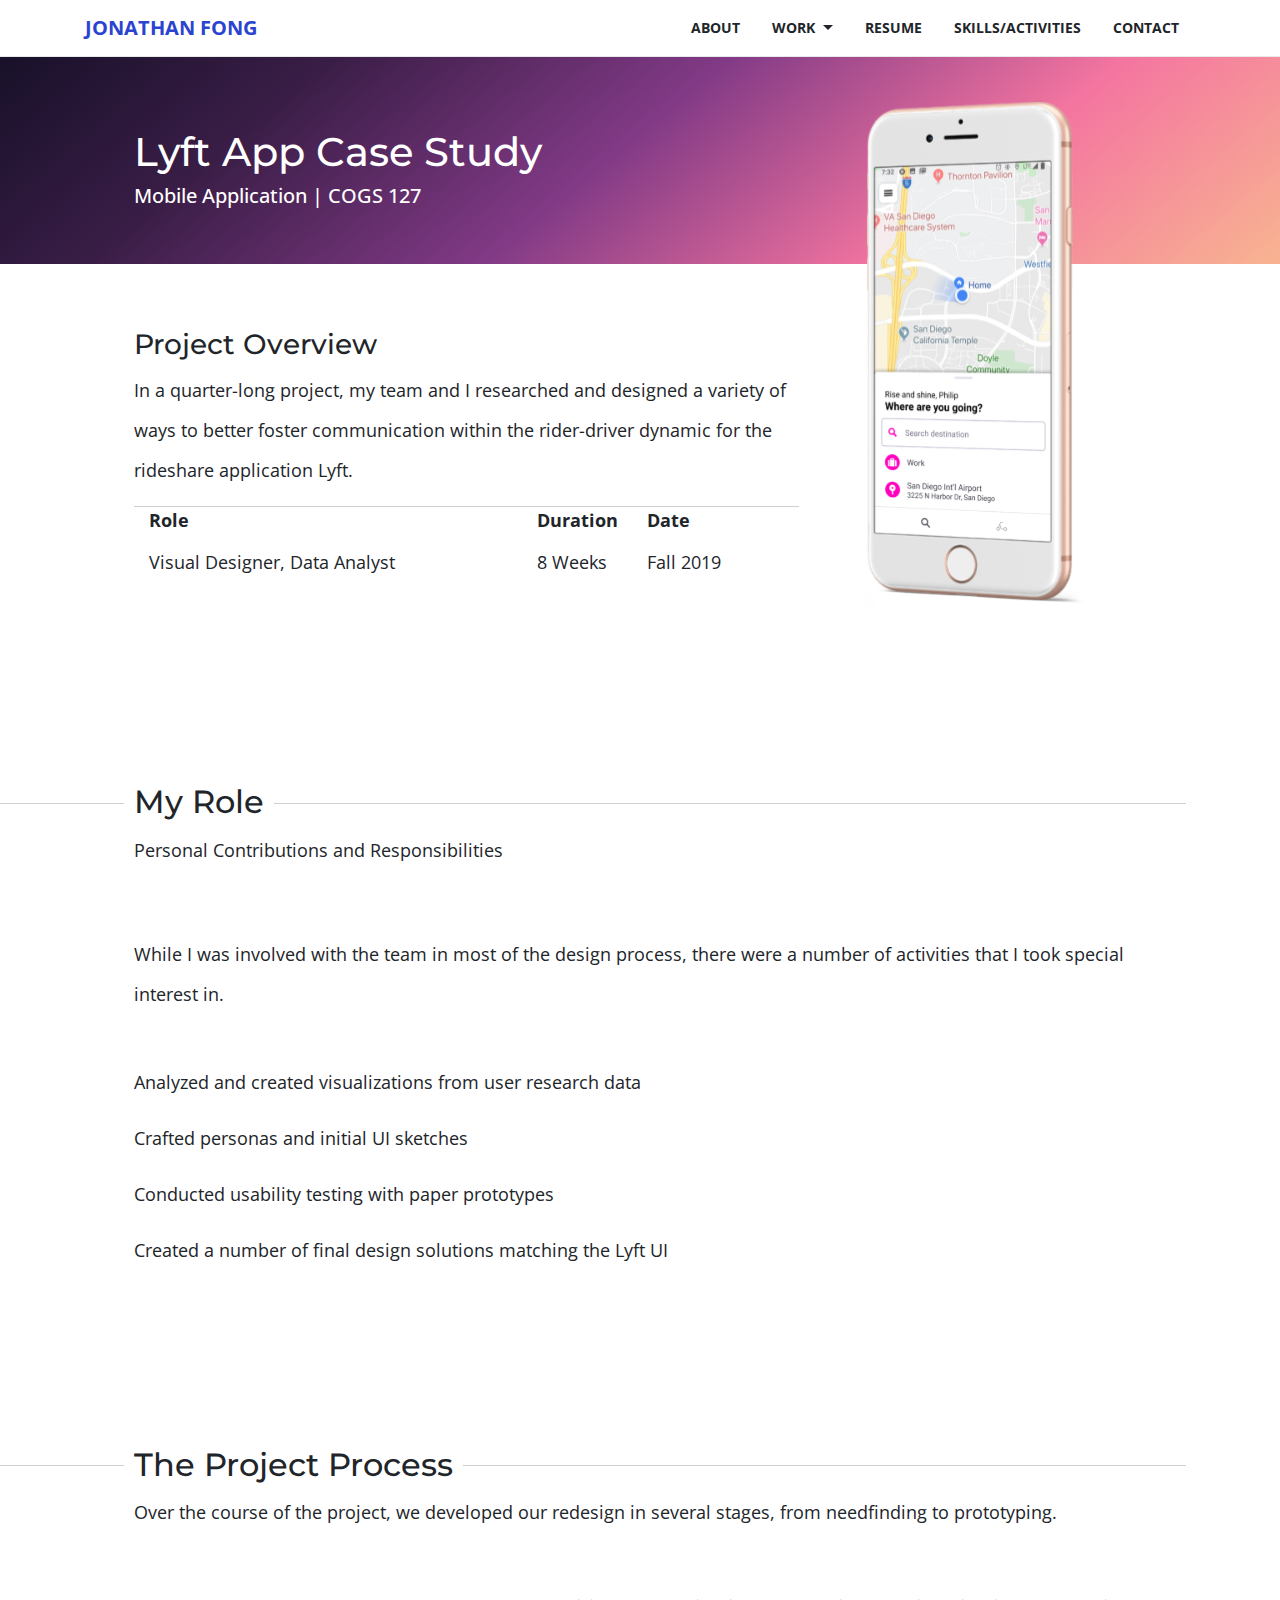
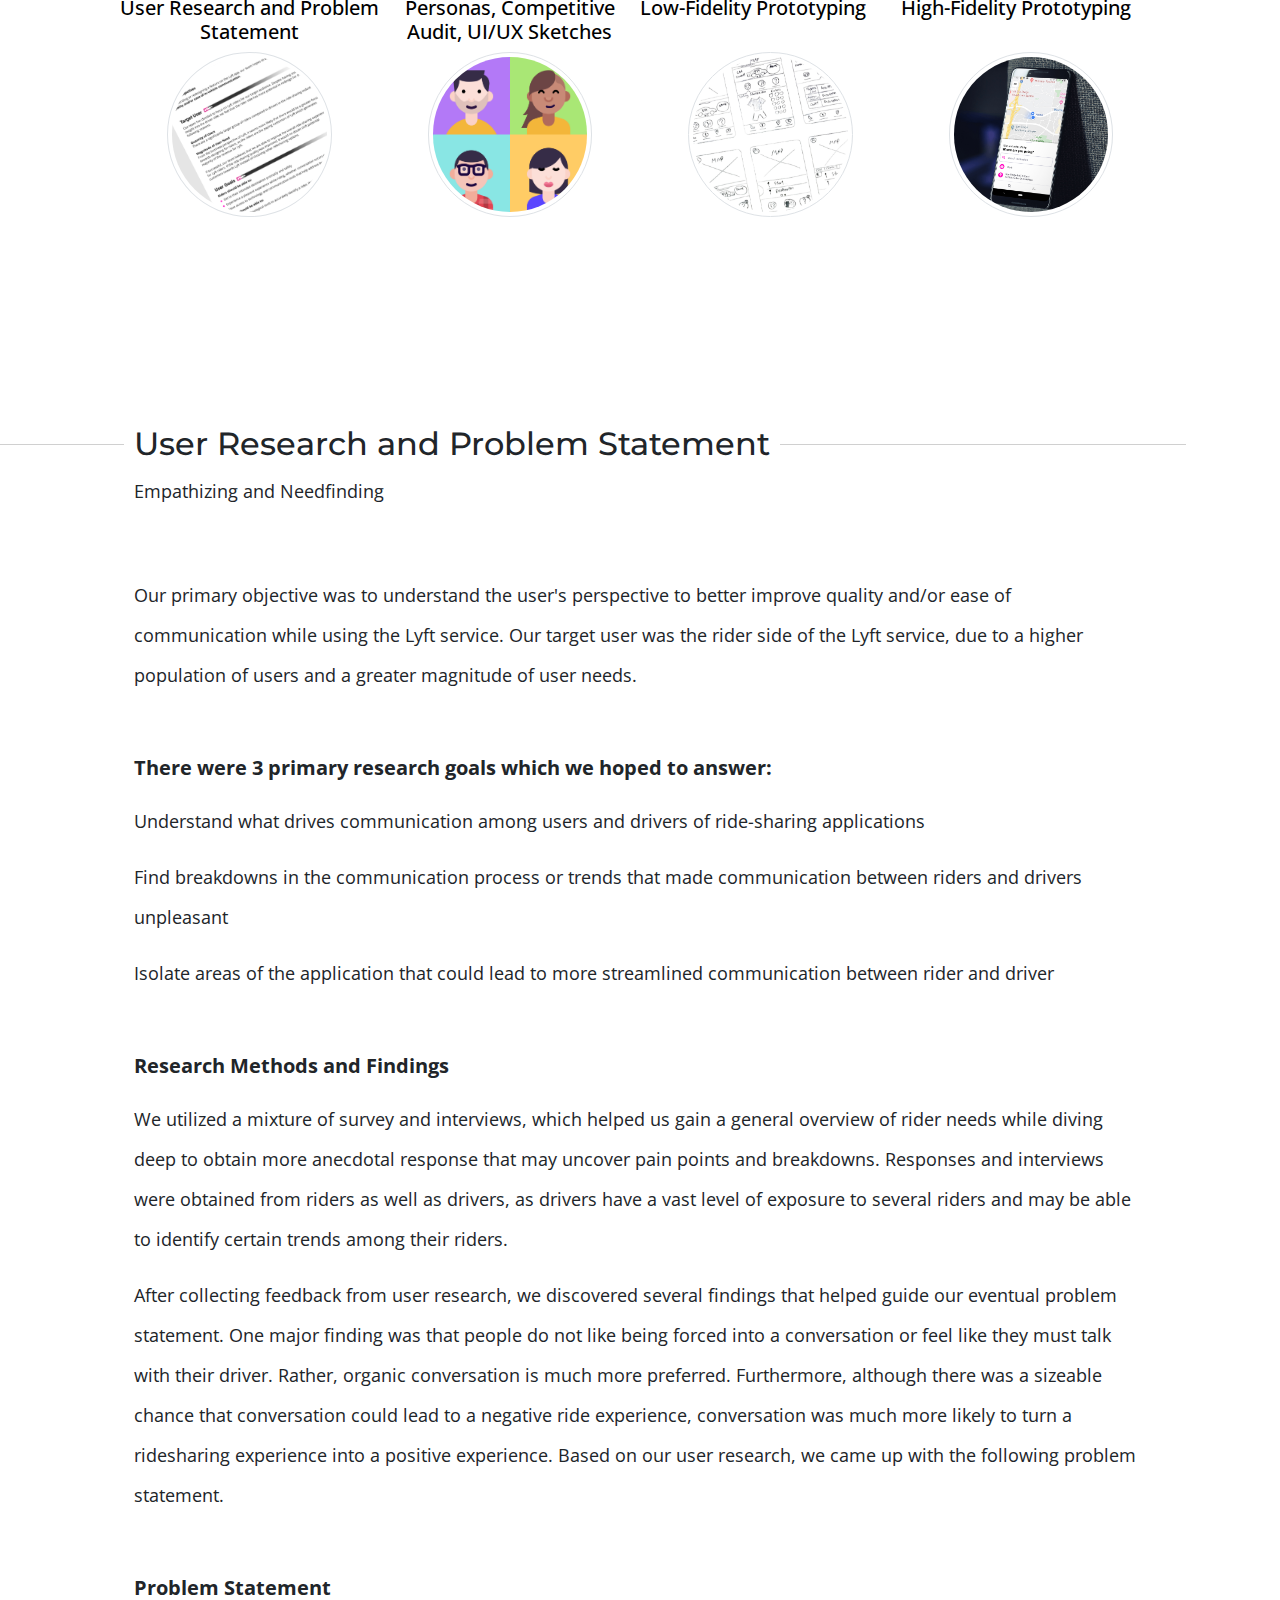
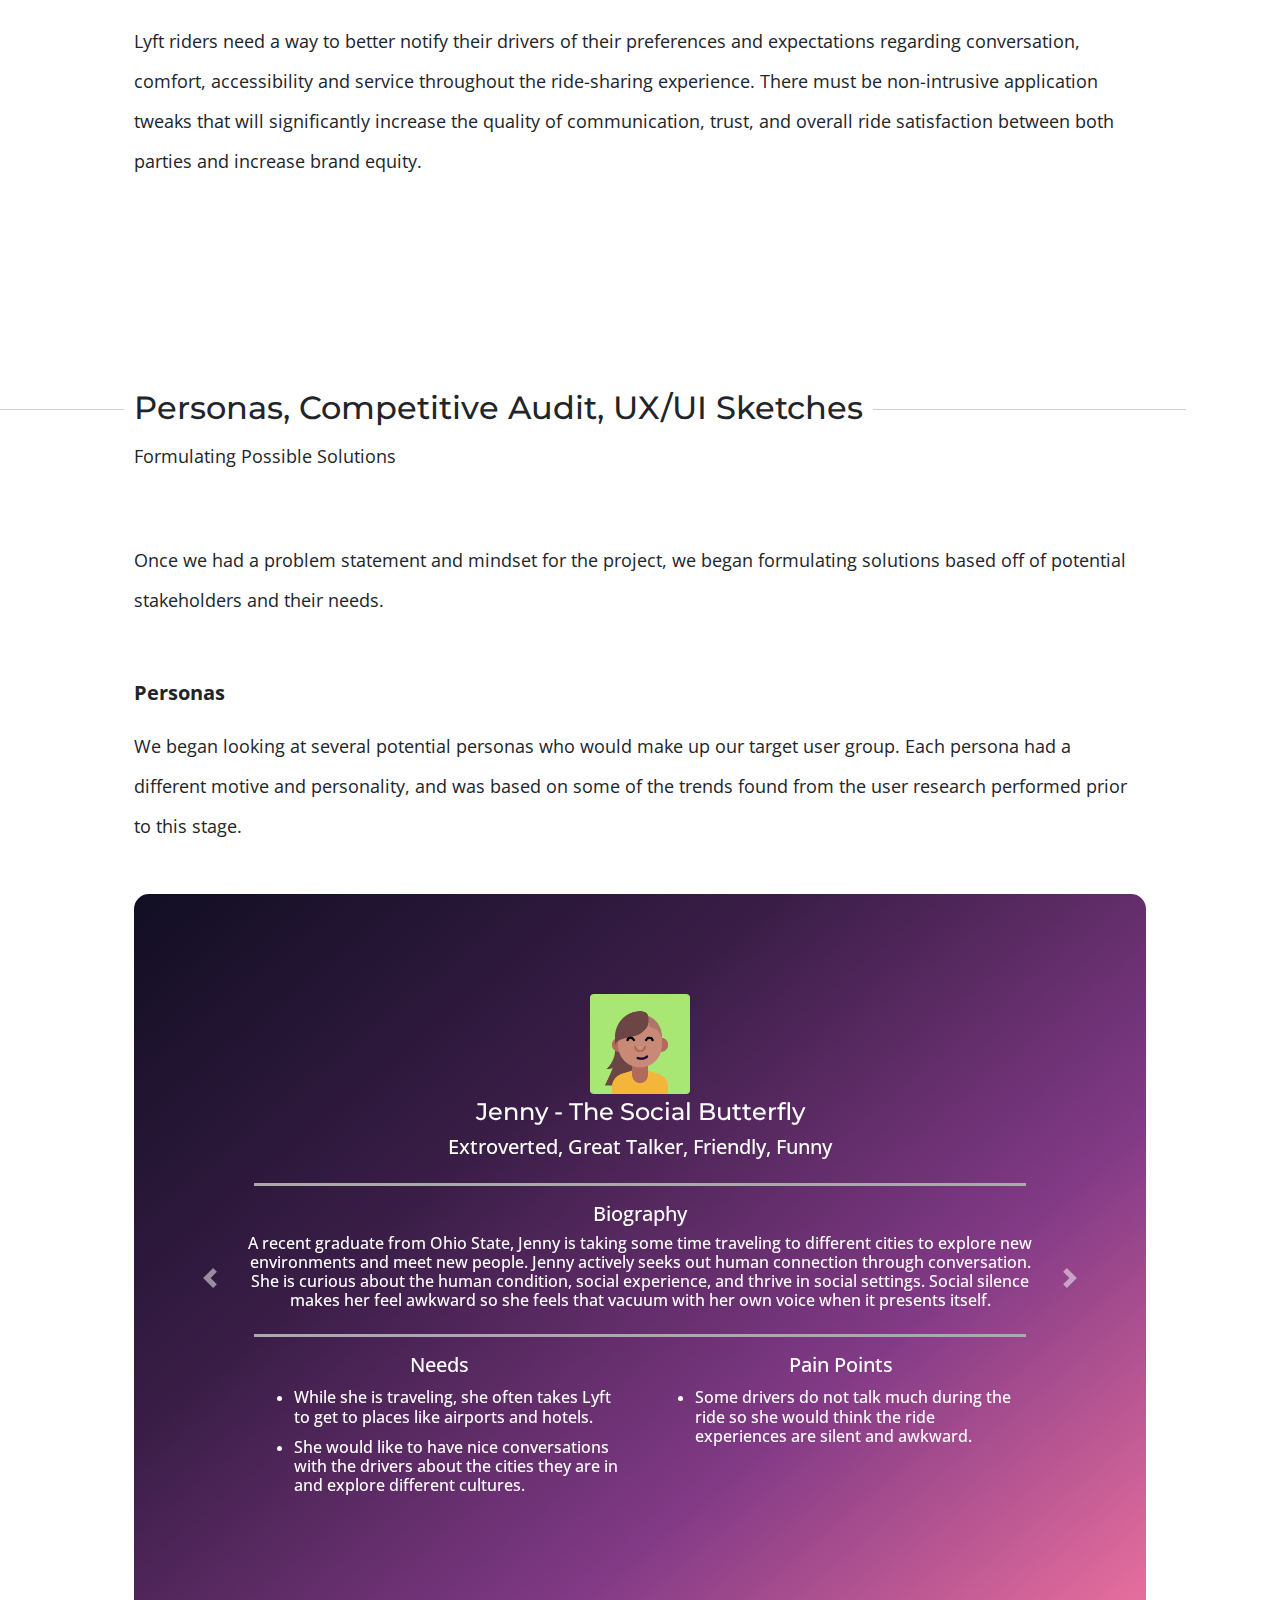
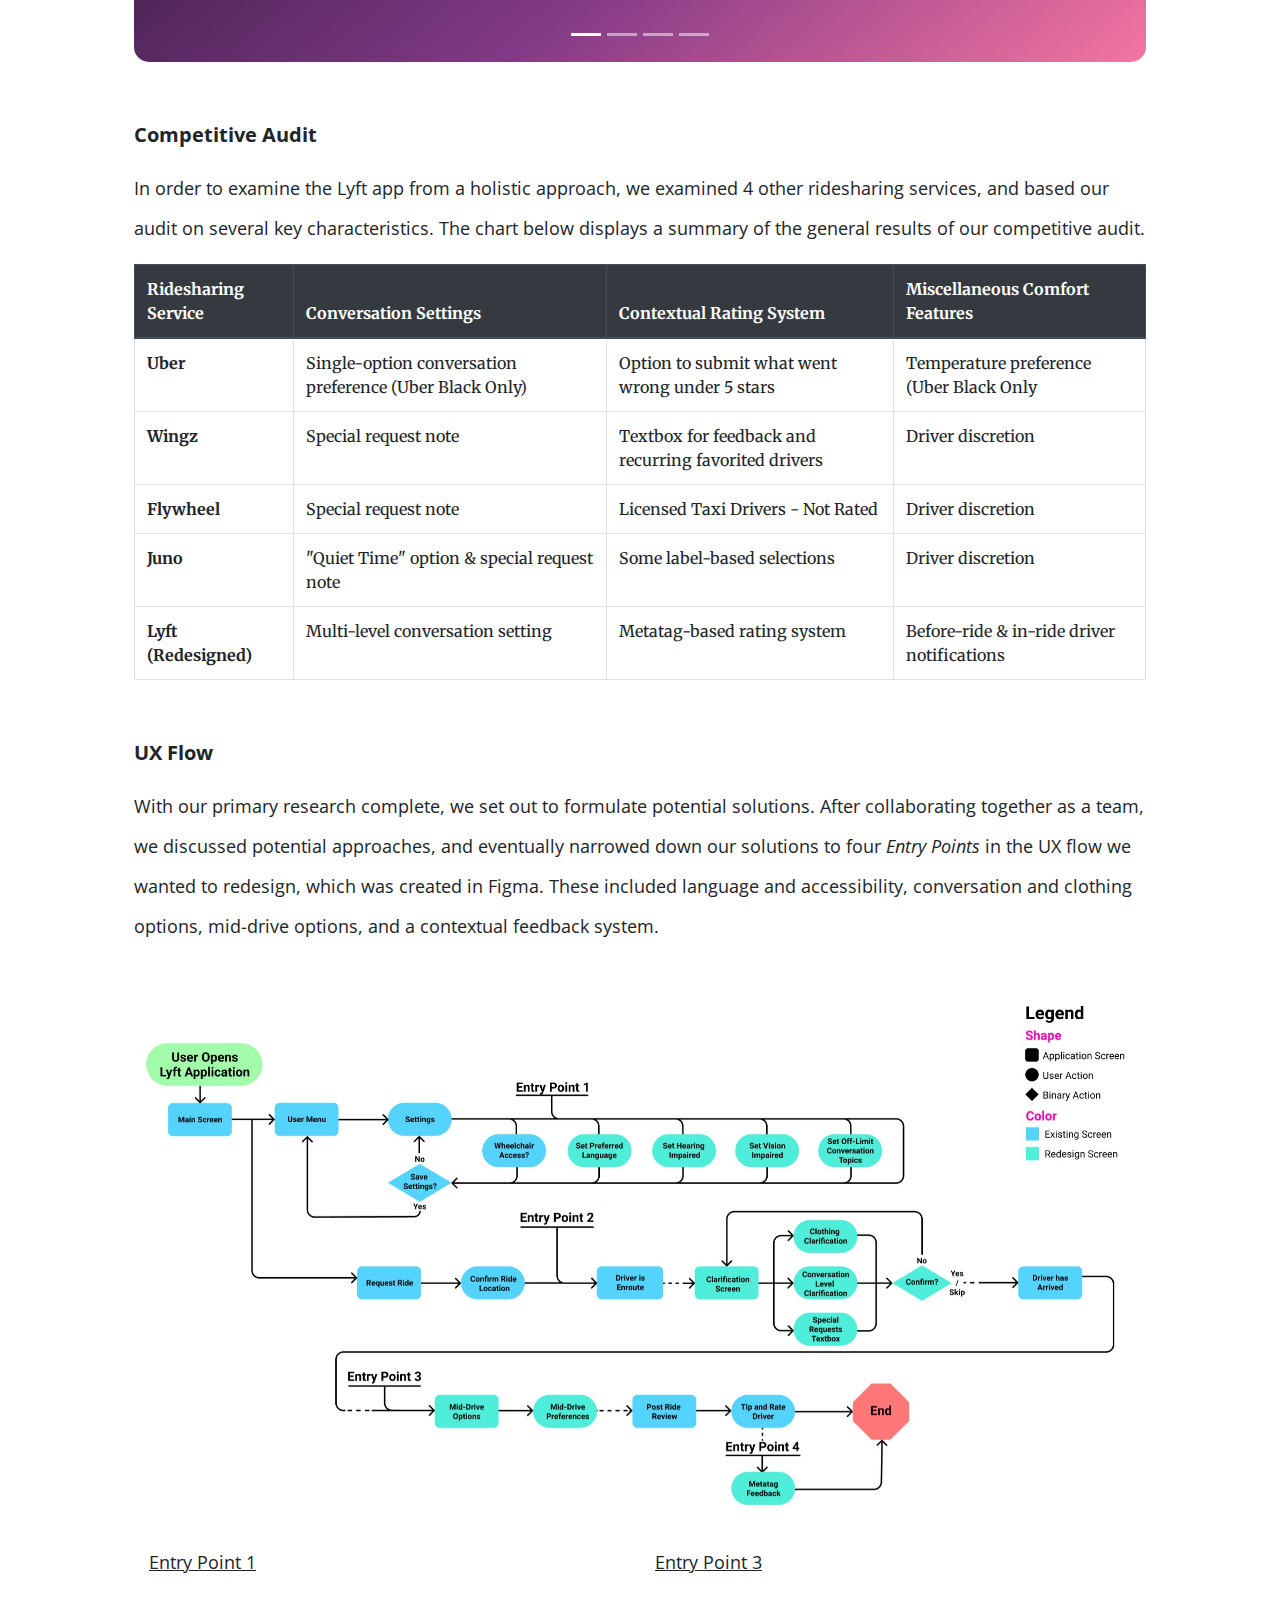
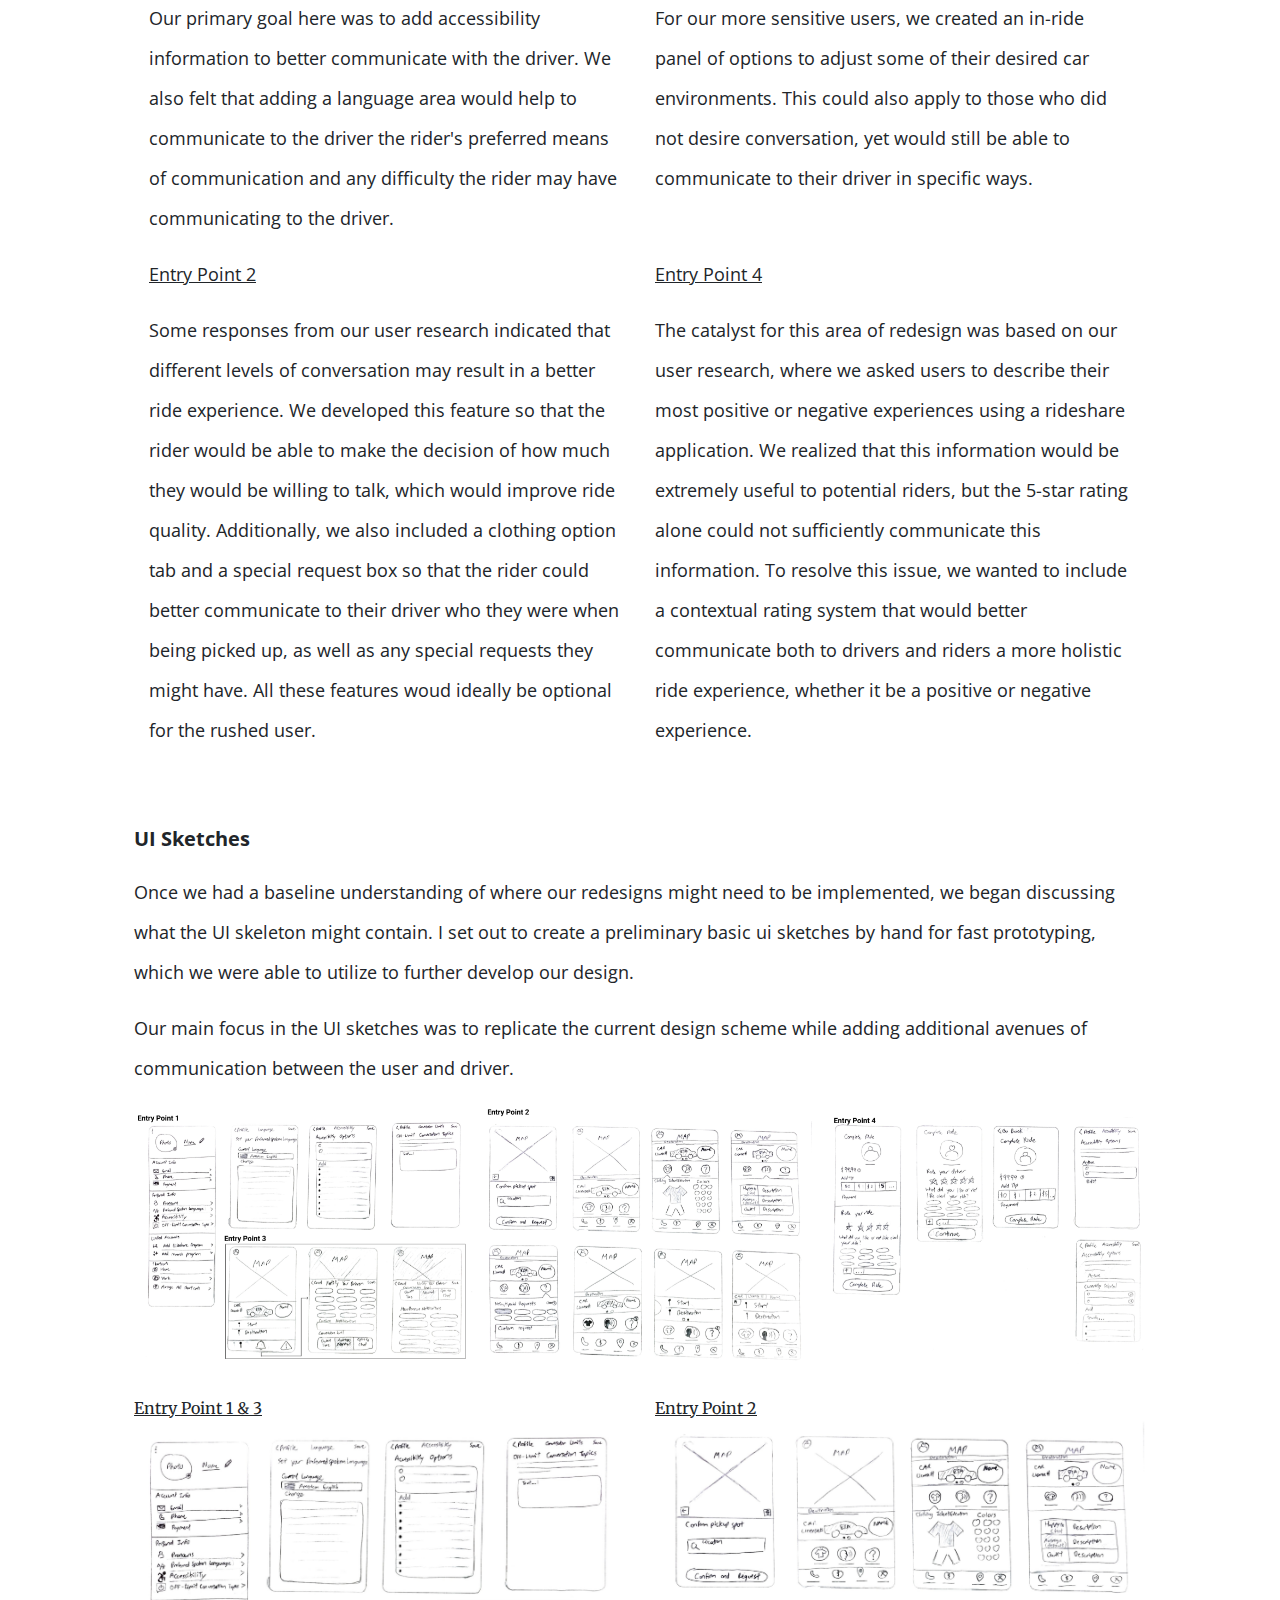
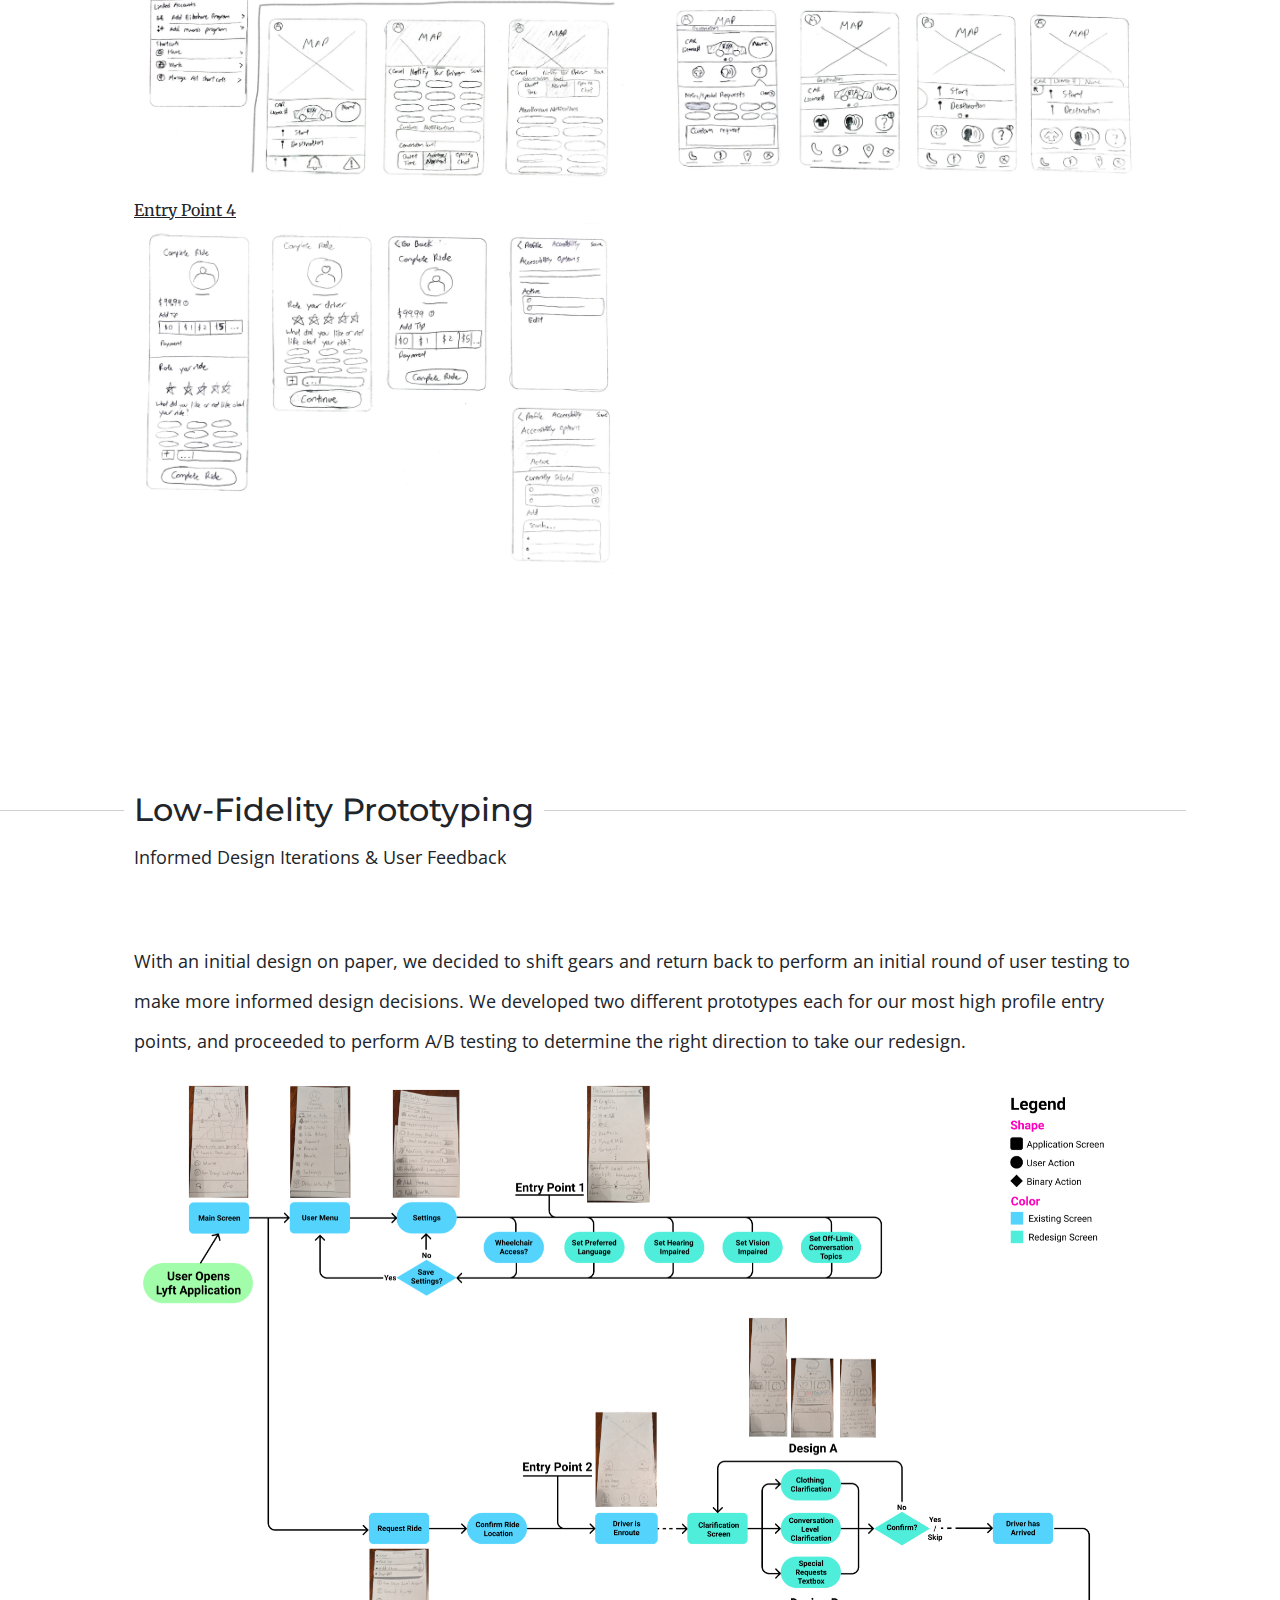
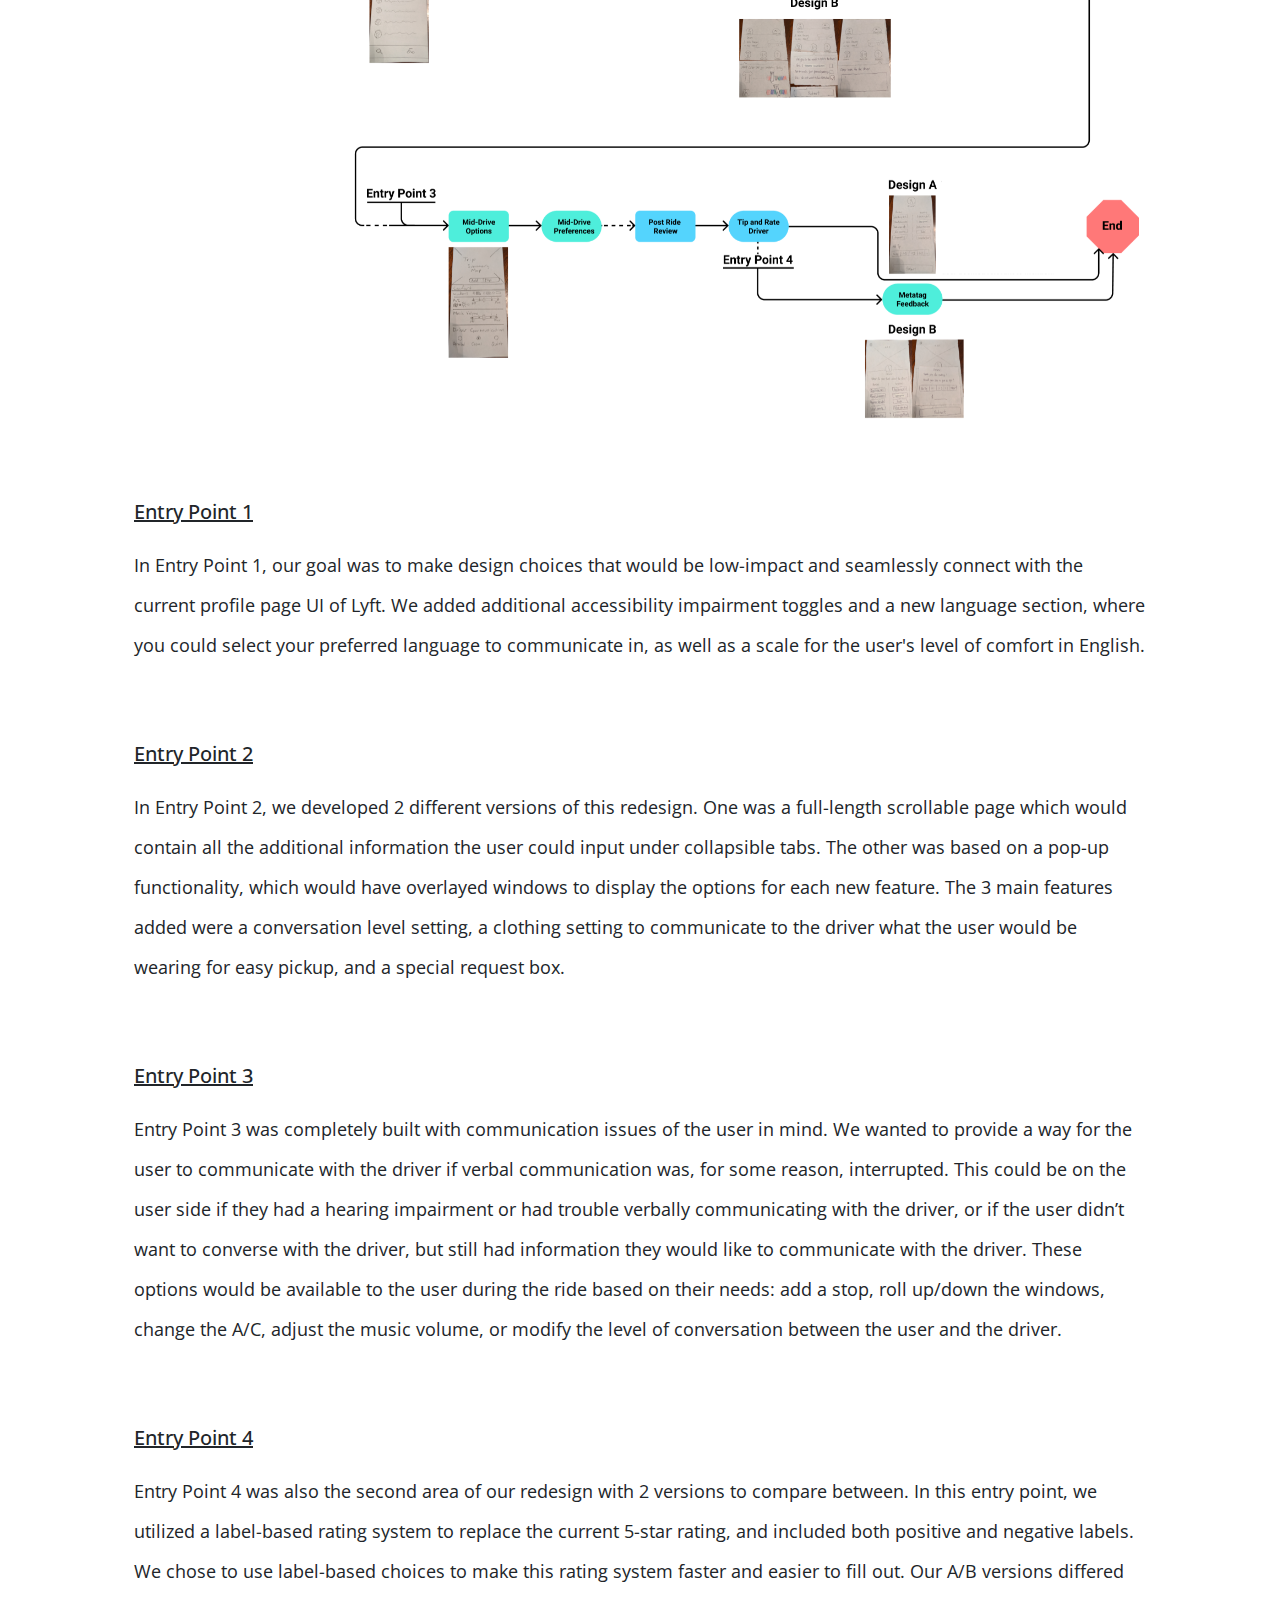
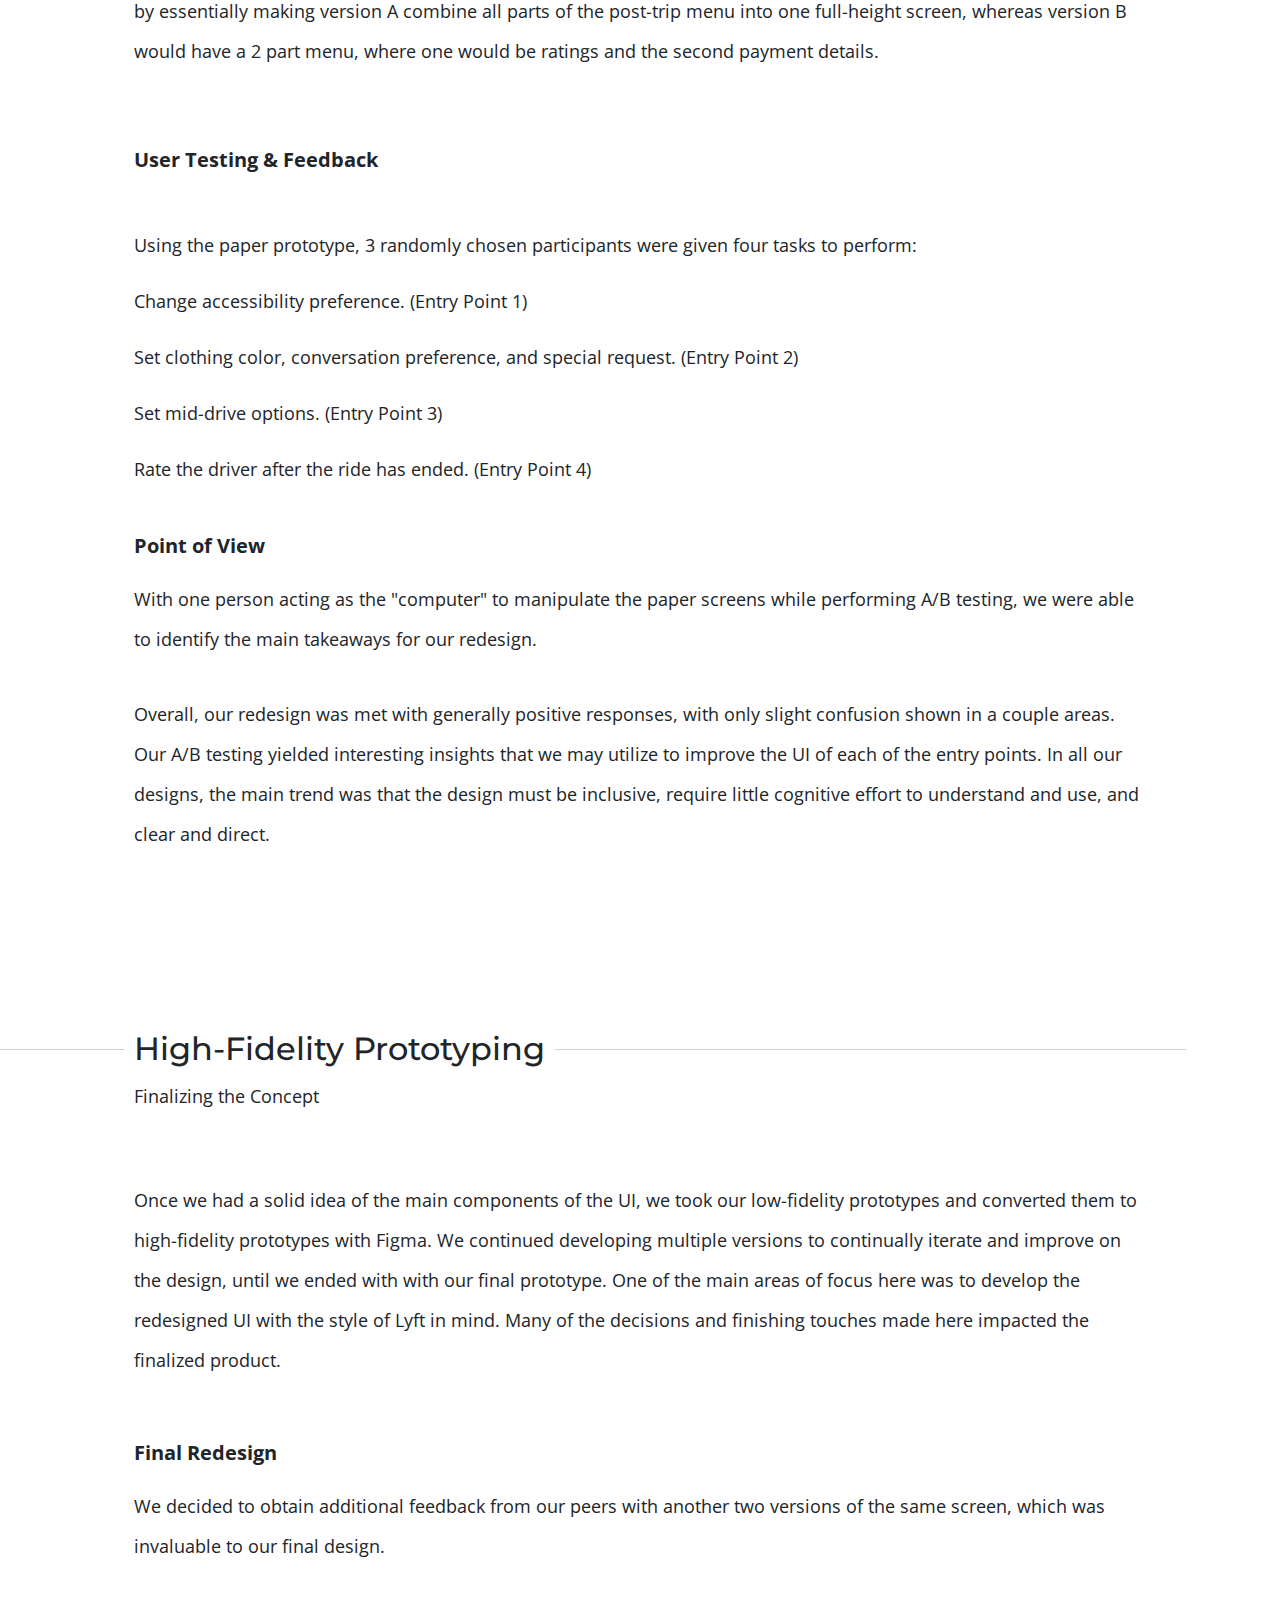
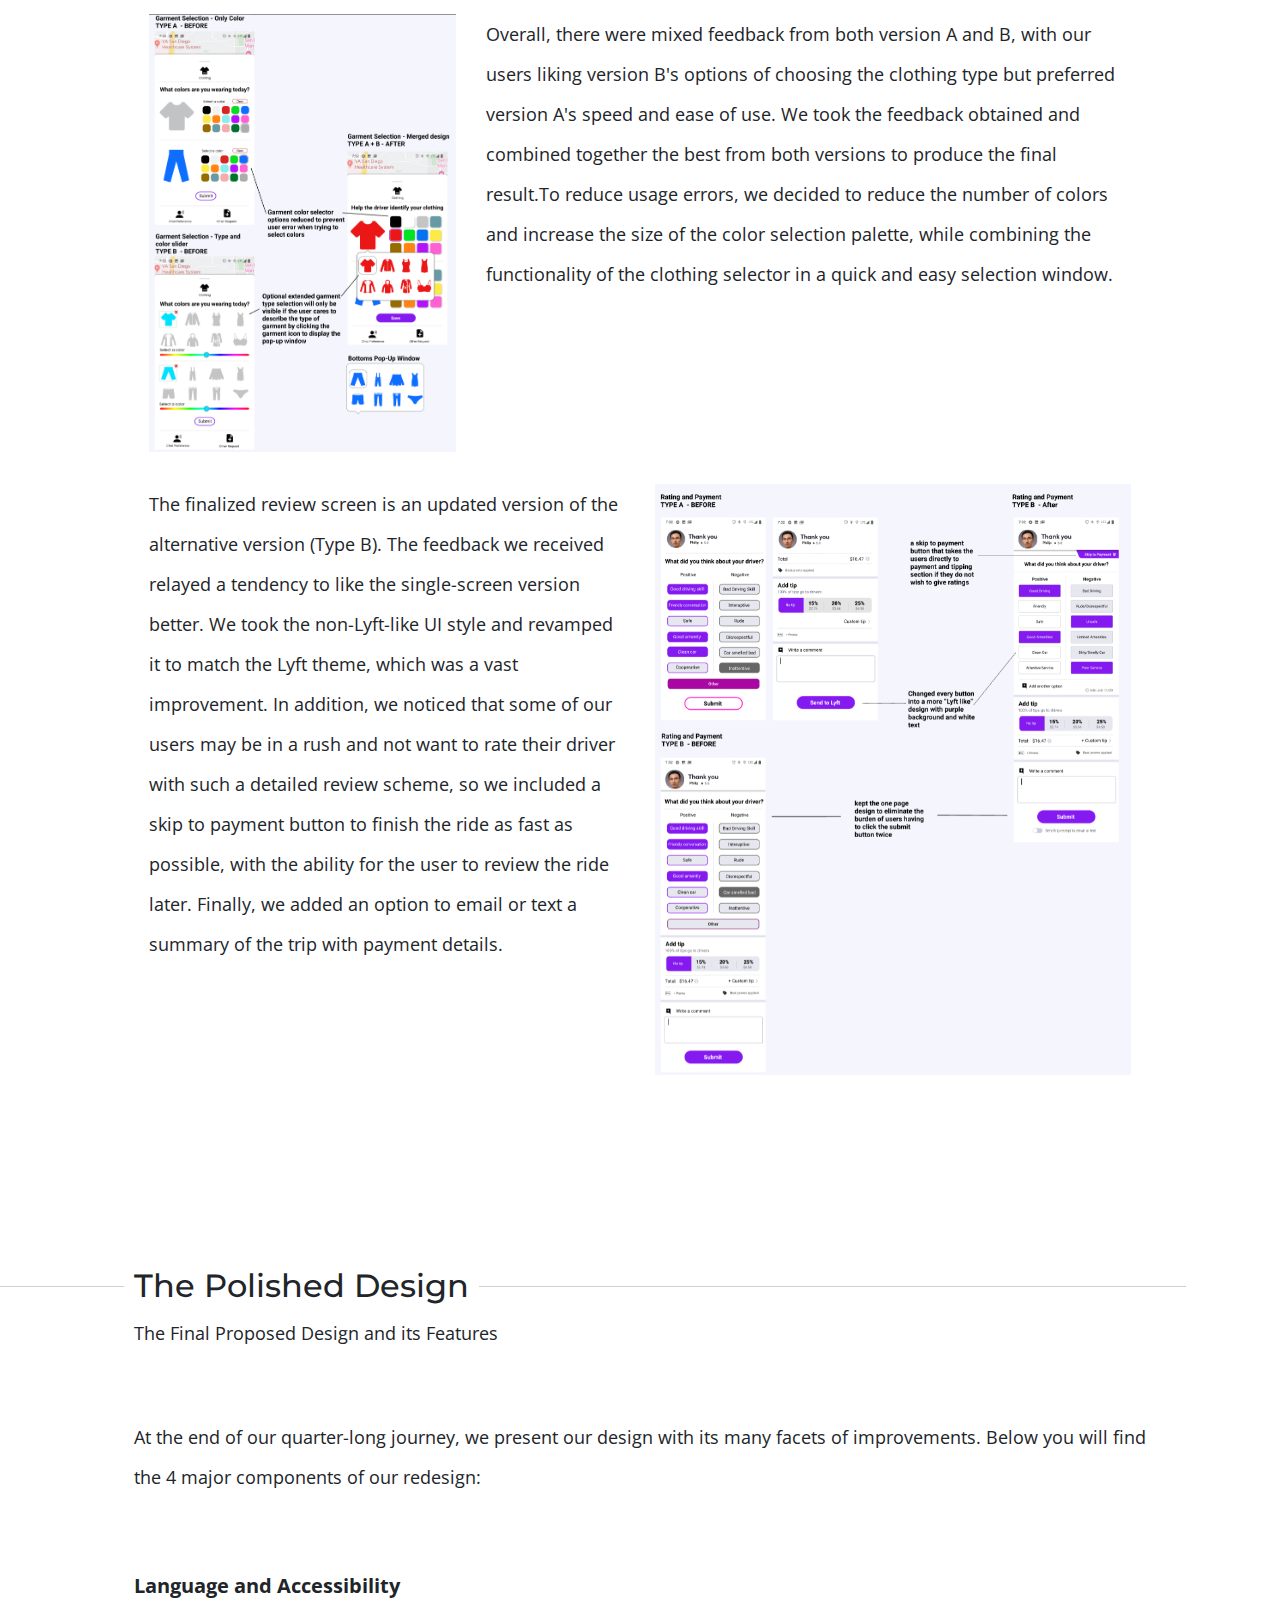
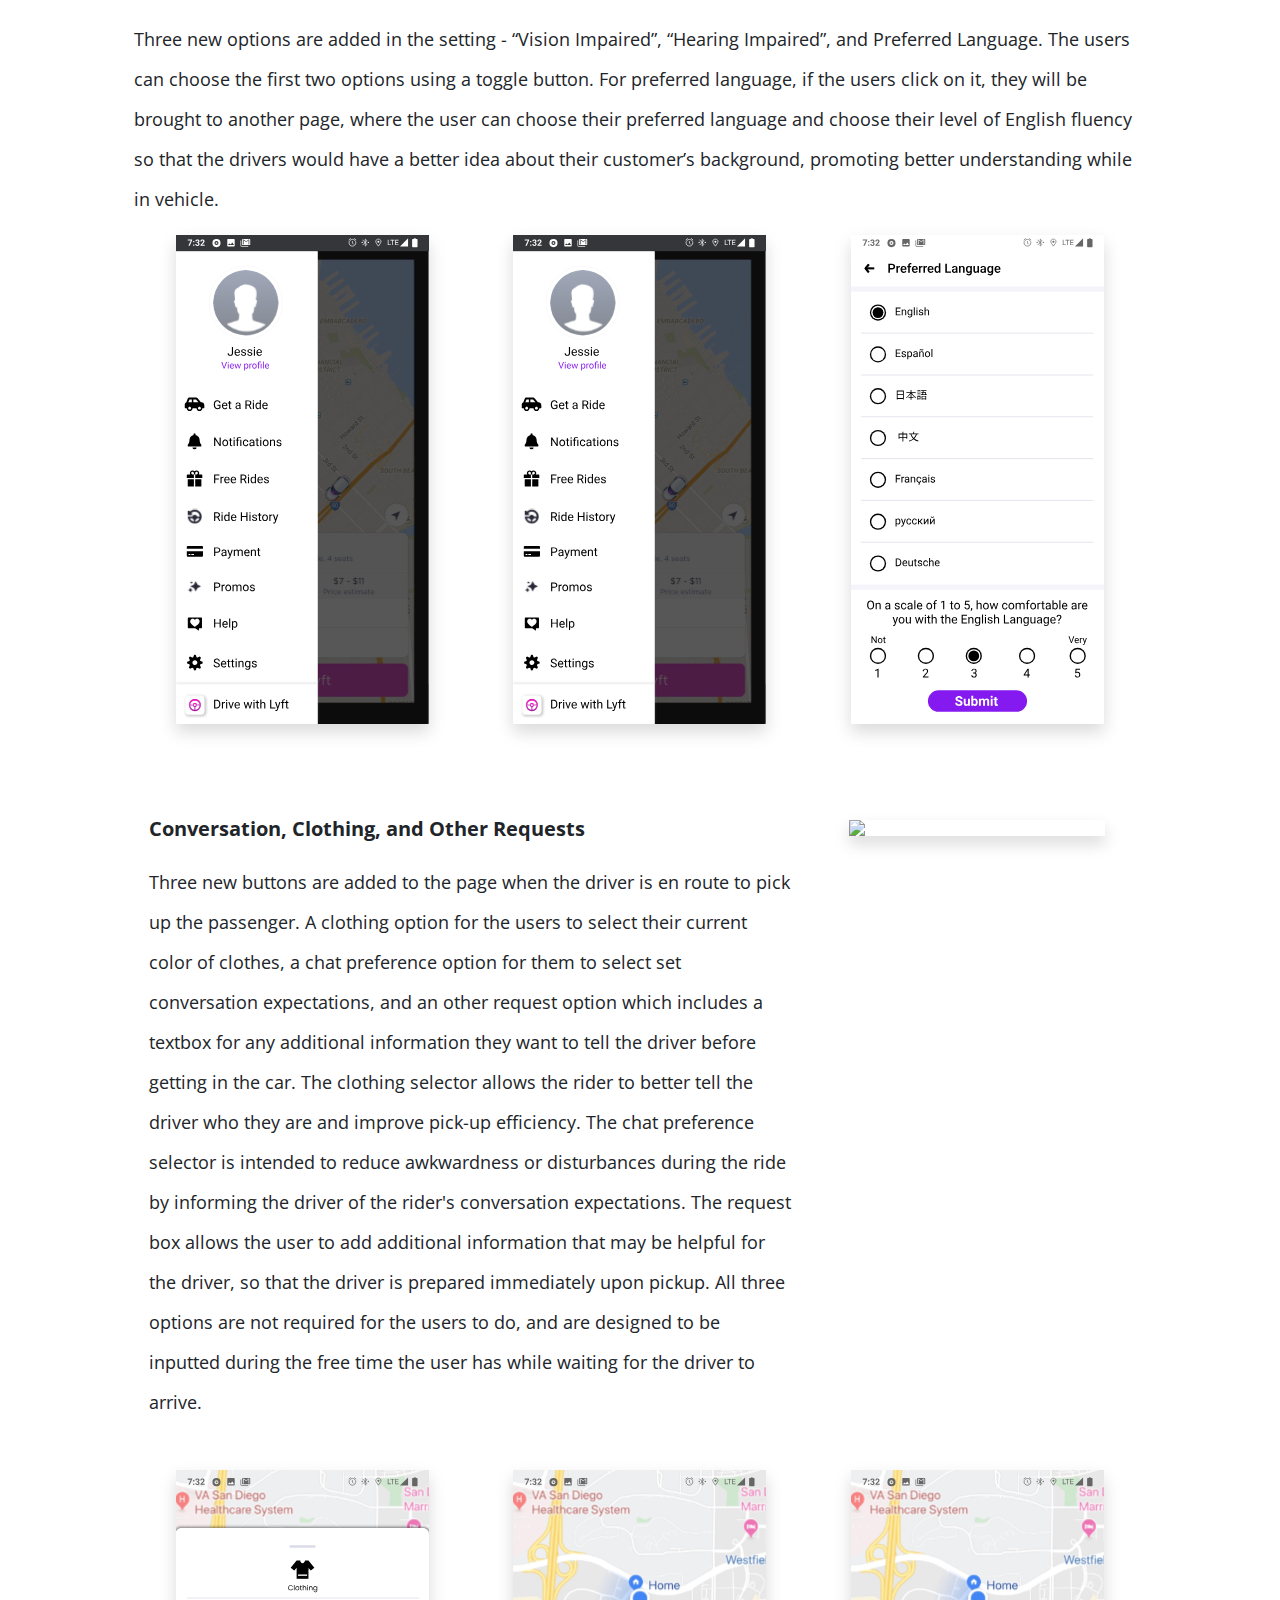
==== commit a3844a27: "Significant Changes, added images, functionality improved, scroll reveal and jquery easing working" ====
--- a/project.html
+++ b/project.html
@@ -24,6 +24,9 @@
     href='https://fonts.googleapis.com/css?family=Open+Sans:300italic,400italic,600italic,700italic,800italic,400,300,600,700,800'
     rel='stylesheet' type='text/css'>
   <link
+    href="https://fonts.googleapis.com/css?family=Montserrat:300,300i,400,400i,500,500i,600,600i,700,700i&display=swap"
+    rel="stylesheet" tye='text/css'>
+  <link
     href='https://fonts.googleapis.com/css?family=Merriweather:400,300,300italic,400italic,700,700italic,900,900italic'
     rel='stylesheet' type='text/css'>
 
@@ -36,6 +39,9 @@
   <!-- Handlebars.js -->
   <!-- <script src="https://cdnjs.cloudflare.com/ajax/libs/handlebars.js/4.0.12/handlebars.min.js"></script> -->
   <script src="js/handlebars-v4.0.11.js"></script>
+
+  <!-- Scroll Reveal -->
+  <script src="https://unpkg.com/scrollreveal@4.0.0/dist/scrollreveal.min.js"></script>
 
 </head>
 
@@ -93,7 +99,7 @@
       <div class="row">
         <div class="col-lg-11 text-white">
           <h1>
-            Lyft App Redesign
+            Lyft App Case Study
           </h1>
           <div>
             <h5>Mobile Application | COGS 127</h5>
@@ -103,40 +109,41 @@
     </div>
   </section>
 
-  <section class="project-overview">
+  <section id="project-overview">
     <div class="container ex-padding">
       <div class="row">
-        <div class="col-8 mx-auto">
-          <div class="row mx-auto" style="border-bottom: 1px solid #aaa">
+        <div class="col-8 mx-auto" id="proj-overview-col">
+          <div class="row mx-auto" style="border-bottom: 1px solid rgba(20,20,20,0.2)">
             <h3>Project Overview</h3>
             <div class="line-height-2">
-              <p>In a quarter-long project, my team and I researched and designed a variety of features to better foster
+              <p>In a quarter-long project, my team and I researched and designed a variety of ways to better foster
                 communication within the rider-driver dynamic for the rideshare application Lyft.</p>
             </div>
           </div>
           <div class="row mx-auto">
             <div class="col-7 project-overview-info">
               <p><b>Role</b></p>
-              <p>Interaction Designer, User Researcher</p>
+              <p>Visual Designer, Data Analyst</p>
+            </div>
+            <div class="col-2 project-overview-info">
+              <p><b>Duration</b></p>
+              <p>8 Weeks</p>
             </div>
             <div class="col-3 project-overview-info">
               <p><b>Date</b></p>
               <p>Fall 2019</p>
             </div>
-            <div class="col-2 project-overview-info">
-              <p><b>Duration</b></p>
-              <p>8 Weeks</p>
-            </div>
-          </div>
-        </div>
-        <div class="col-4 mx-auto" style="background-color: #aaa">
-          image
+          </div>
+        </div>
+        <div class="col-4 mx-auto" style="background-color: #fff; position: relative" id="proj-overview-img">
+          <img id="banner-phone" src="img/iPhone-8-RoseGold-Lyft-Mockup-Left-svg.svg" class="w-75 rounded"
+            style="position: absolute; right: 10%; bottom: -1em;">
         </div>
       </div>
     </div>
   </section>
 
-  <section class="my-role less-padding">
+  <section id="my-role" class="less-padding">
     <div class="container ex-padding">
       <div class="subheading">
         <h2 class="project-section-title">
@@ -150,25 +157,27 @@
         <p>While I was involved with the team in most of the design process, there were a number of activities that I
           took special interest in.</p>
       </div>
-      <div class="no-margin line-height-2">
-        <div class="pre-numbered" id="num1">
-          <p>Analyzed and created visualizations from user research data</p>
-        </div>
-        <div class="pre-numbered" id="num2">
-          <p>Created personas and initial UI sketches</p>
-        </div>
-        <div class="pre-numbered" id="num3">
-          <p>Conducted usability testing with paper prototypes</p>
-        </div>
-        <div class="pre-numbered" id="num4">
-          <p>Created a number of final design solutions matching the Lyft UI</p>
+      <div id="role-details">
+        <div class="no-margin line-height-2">
+          <div class="pre-numbered" id="num1">
+            <p>Analyzed and created visualizations from user research data</p>
+          </div>
+          <div class="pre-numbered" id="num2">
+            <p>Crafted personas and initial UI sketches</p>
+          </div>
+          <div class="pre-numbered" id="num3">
+            <p>Conducted usability testing with paper prototypes</p>
+          </div>
+          <div class="pre-numbered" id="num4">
+            <p>Created a number of final design solutions matching the Lyft UI</p>
+          </div>
         </div>
       </div>
 
     </div>
   </section>
 
-  <section class="project-process less-padding">
+  <section id="project-process" class="less-padding">
     <div class="container ex-padding">
       <div class="subheading">
         <h2 class="project-section-title">
@@ -179,183 +188,201 @@
             prototyping.</p>
         </div>
       </div>
+      <div class="row" style="text-align: center;">
+        <div class="col-3">
+          <div class="row">
+            <a class="js-scroll-trigger proj-section-link" href="#user-Research" style="color: #000">
+              <h5>User Research and Problem Statement</h5>
+            </a>
+          </div>
+        </div>
+        <div class="col-3">
+          <div class="row">
+            <a class="js-scroll-trigger proj-section-link" href="#Personas-UX-UI" style="color: #000">
+              <h5>Personas, Competitive Audit, UI/UX Sketches</h5>
+            </a>
+          </div>
+        </div>
+        <div class="col-3">
+          <div class="row">
+            <a class="js-scroll-trigger proj-section-link" href="#LoFi-Prototype" style="color: #000">
+              <h5>Low-Fidelity Prototyping</h5>
+            </a>
+          </div>
+        </div>
+        <div class="col-3">
+          <div class="row">
+            <a class="js-scroll-trigger proj-section-link" href="#HiFi-Prototype" style="color: #000">
+              <h5>High-Fidelity Prototyping</h5>
+            </a>
+          </div>
+        </div>
+      </div>
       <div class="row">
-        <div class="col-3">
-          <h5>User Research and Problem Statement</h5>
-        </div>
-        <div class="col-3">
-          <h5>Personas, Competitive Audit, UI/UX Sketches</h5>
-        </div>
-        <div class="col-3">
-          <h5>Low-Fidelity Prototyping</h5>
-        </div>
-        <div class="col-3">
-          <h5>High-Fidelity Prototyping</h5>
+        <div class="col-3 pl-5 pr-5 pb-5">
+          <a class="js-scroll-trigger" href="#user-Research">
+            <img src="img/Lyft-Research-Thumbnail-2.png" class="img-thumbnail d-flex w-100" style="border-radius: 50%">
+          </a>
+        </div>
+        <div class="col-3 pl-5 pr-5 pb-5">
+          <a class="js-scroll-trigger" href="#Personas-UX-UI">
+            <img src="img/All Personas.png" class="img-thumbnail d-flex w-100" style="border-radius: 50%">
+          </a>
+        </div>
+        <div class="col-3 pl-5 pr-5 pb-5">
+          <a class="js-scroll-trigger" href="#LoFi-Prototype">
+            <img src="img/lofi-proto-thumbnail3.png" class="img-thumbnail d-flex w-100" style="border-radius: 50%">
+          </a>
+        </div>
+        <div class="col-3 pl-5 pr-5 pb-5">
+          <a class="js-scroll-trigger" href="#HiFi-Prototype">
+            <img src="img/Pixel-3 Mockup with Chair2-sq.png" class="img-thumbnail d-flex w-100"
+              style="border-radius: 50%">
+            <!-- <svg viewBox="0 0 1 1" width="100" height="100" class="img-thumbnail d-flex w-100" style="border-radius: 50%">
+            <image xlink:href="img/Pixel-3 Mockup with Chair.svg" width="100%" height="100%"
+              preserveAspectRatio="xMidYMid slice" />
+          </svg> -->
+          </a>
         </div>
       </div>
     </div>
   </section>
 
-  <section class="User-Research less-padding">
+  <section id="user-Research" class="sr-shortsection less-padding">
     <div class="container ex-padding">
-      <div class="subheading">
-        <h2 class="project-section-title">
-          <span>User Research and Problem Statement</span>
-        </h2>
-        <div class="row no-margin line-height-2">
-          <p>Empathizing and Needfinding</p>
-        </div>
-      </div>
-      <div class="row no-margin line-height-2">
-        <p>Our primary objective was to understand the user's perspective to better improve quality and/or ease of
-          communication while using the Lyft service. Our target user was the rider side of the Lyft service, due to a
-          higher population of users and a greater magnitude of user needs.</p>
-      </div>
-      <div class="row no-margin margin-tb-2">
+      <div id="usr-research-intro">
+        <div class="subheading">
+          <h2 class="project-section-title">
+            <span>User Research and Problem Statement</span>
+          </h2>
+          <div class="row no-margin line-height-2">
+            <p>Empathizing and Needfinding</p>
+          </div>
+        </div>
+        <div class="row no-margin line-height-2">
+          <p>Our primary objective was to understand the user's perspective to better improve quality and/or ease of
+            communication while using the Lyft service. Our target user was the rider side of the Lyft service, due to a
+            higher population of users and a greater magnitude of user needs.</p>
+        </div>
+      </div>
+
+      <div id="research-goals">
+        <div class="row no-margin margin-tb-2">
+          <div class="row no-margin">
+            <h5 class="line-height-2"><b>There were 3 primary research goals which we hoped to answer:</b></h5>
+          </div>
+          <div class="row no-margin line-height-2">
+            <div class="pre-numbered" id="num1">
+              <p>Understand what drives communication among users and drivers of ride-sharing applications</p>
+            </div>
+            <div class="pre-numbered" id="num2">
+              <p>Find breakdowns in the communication process or trends that made communication between riders and
+                drivers
+                unpleasant</p>
+            </div>
+            <div class="pre-numbered" id="num3">
+              <p>Isolate areas of the application that could lead to more streamlined communication between rider and
+                driver</p>
+            </div>
+          </div>
+        </div>
+      </div>
+
+      <div id="research-methods">
         <div class="row no-margin">
-          <h5 class="line-height-2"><b>There were 3 primary research goals which we hoped to answer:</b></h5>
-        </div>
-        <div class="row no-margin line-height-2">
-          <div class="pre-numbered" id="num1">
-            <p>Understand what drives communication among users and drivers of ride-sharing applications</p>
-          </div>
-          <div class="pre-numbered" id="num2">
-            <p>Find breakdowns in the communication process or trends that made communication between riders and drivers
-              unpleasant</p>
-          </div>
-          <div class="pre-numbered" id="num3">
-            <p>Isolate areas of the application that could lead to more streamlined communication between rider and
-              driver</p>
-          </div>
-        </div>
-      </div>
-      <div class="row no-margin">
-        <h5 class="line-height-2"><b>Research Methods and Findings</b></h5>
-      </div>
-      <div class="row no-margin line-height-2">
-        <p>We utilized a mixture of survey and interviews, which helped us gain a general overview of rider needs while
-          diving deep to obtain more anecdotal response that may uncover pain points and breakdowns. Responses and
-          interviews were obtained from riders as well as drivers, as drivers have a vast level of exposure to several
-          riders and may be able to identify certain trends among their riders.</p>
-      </div>
-      <div class="row no-margin line-height-2">
-        <p>After collecting feedback from user research, we discovered several findings that helped guide our eventual
-          problem statement. One major finding was that people do not like being forced into a conversation or feel like
-          they must talk with their driver. Rather, organic conversation is much more preferred. Furthermore, although
-          there was a sizeable chance that conversation could lead to a negative ride experience, conversation was much
-          more likely to turn a ridesharing experience into a positive experience. Based on our user research, we came
-          up with the following problem statement.</p>
-      </div>
-      <div class="no-margin margin-tb-2">
-        <div class="row no-margin">
-          <h5 class="line-height-2"><b>Problem Statement</b></h5>
-        </div>
-        <div class="row no-margin line-height-2">
-          <p>Lyft riders need a way to better notify their drivers of their preferences and expectations regarding
-            conversation, comfort, accessibility and service throughout the ride-sharing experience. There must be
-            non-intrusive application tweaks that will significantly increase the quality of communication, trust, and
-            overall ride satisfaction between both parties and increase brand equity.</p>
-        </div>
-      </div>
+          <h5 class="line-height-2"><b>Research Methods and Findings</b></h5>
+        </div>
+        <div class="row no-margin line-height-2">
+          <p>We utilized a mixture of survey and interviews, which helped us gain a general overview of rider needs
+            while diving deep to obtain more anecdotal response that may uncover pain points and breakdowns. Responses
+            and interviews were obtained from riders as well as drivers, as drivers have a vast level of exposure to
+            several riders and may be able to identify certain trends among their riders.</p>
+        </div>
+        <div class="row no-margin line-height-2">
+          <p>After collecting feedback from user research, we discovered several findings that helped guide our eventual
+            problem statement. One major finding was that people do not like being forced into a conversation or feel
+            like they must talk with their driver. Rather, organic conversation is much more preferred. Furthermore,
+            although there was a sizeable chance that conversation could lead to a negative ride experience,
+            conversation was much more likely to turn a ridesharing experience into a positive experience. Based on our
+            user research, we came up with the following problem statement.</p>
+        </div>
+      </div>
+
+      <div id="probl-state">
+        <div class="no-margin margin-tb-2">
+          <div class="row no-margin">
+            <h5 class="line-height-2"><b>Problem Statement</b></h5>
+          </div>
+          <div class="row no-margin line-height-2">
+            <p>Lyft riders need a way to better notify their drivers of their preferences and expectations regarding
+              conversation, comfort, accessibility and service throughout the ride-sharing experience. There must be
+              non-intrusive application tweaks that will significantly increase the quality of communication, trust, and
+              overall ride satisfaction between both parties and increase brand equity.</p>
+          </div>
+        </div>
+      </div>
+
     </div>
   </section>
 
-  <section class="Personas-UX-UI less-padding">
+  <section id="Personas-UX-UI" class="less-padding">
     <div class="container ex-padding">
-      <div class="subheading">
-        <h2 class="project-section-title">
-          <span>Personas, Competitive Audit, UX/UI Sketches</span>
-        </h2>
-        <div class="row no-margin line-height-2">
-          <p>Formulating Possible Solutions</p>
-        </div>
-      </div>
-      <div class="row no-margin line-height-2">
-        <p>Once we had a problem statement and mindset for the project, we began formulating solutions based off of
-          potential stakeholders and their needs.</p>
-      </div>
-      <div class="no-margin margin-tb-2">
-        <div class="no-margin">
-          <h5 class="line-height-2"><b>Personas</b></h5>
-        </div>
-        <div class="row no-margin line-height-2">
-          <p>We began looking at several potential personas who would make up our target user group. Each persona had a
-            different motive and personality, and was based on some of the trends found from the user research performed
-            prior to this stage.</p>
-        </div>
-      </div>
-
-      <div class="personas carousel slide margin-tb-2 mb-5 text-white" data-ride="carousel">
-        <ol class="carousel-indicators">
-          <li data-target="#carouselIndicators" data-slide-to="0" class="active"></li>
-          <li data-target="#carouselIndicators" data-slide-to="1"></li>
-          <li data-target="#carouselIndicators" data-slide-to="2"></li>
-          <li data-target="#carouselIndicators" data-slide-to="3"></li>
-        </ol>
-        <div class="carousel-inner">
-          <div class="carousel-item active">
-            <div class="persona-item col-12 align-items-center text-align-center">
-              <div class="row name">
-                <h4>Jenny - The Social Butterfly</h4>
-              </div>
-              <div class="row description">
-                <h5>Extroverted, Great Talker, Friendly, Funny</h5>
-              </div>
-              <hr style="max-width: 100%">
-              <div class="row bio">
-                <h5 style="text-align: center">Biography</h5>
-                <h6>A recent graduate from Ohio State, Jenny is taking some time traveling to different cities to
-                  explore new environments and meet new people. Jenny actively seeks out human connection through
-                  conversation. She is curious about the human condition, social experience, and thrive in social
-                  settings. Social silence makes her feel awkward so she feels that vacuum with her own voice when it
-                  presents itself.</h6>
-              </div>
-              <hr style="max-width: 100%">
-              <div class="row details">
-                <div class="col-6 needs">
-                  <h5 style="text-align: center">Needs</h5>
-                  <ul>
-                    <li>
-                      <h6>While she is traveling, she often takes Lyft to get to places like airports and hotels.</h6>
-                    </li>
-                    <li>
-                      <h6>She would like to have nice conversations with the drivers about the cities they are in and
-                        explore
-                        different cultures.</h6>
-                    </li>
-                  </ul>
-                </div>
-                <div class="col-6 pain-pts">
-                  <h5 style="text-align: center">Pain Points</h5>
-                  <ul>
-                    <li>
-                      <h6>Some drivers do not talk much during the ride so she would think the ride experiences are
-                        silent and
-                        awkward. </h6>
-                    </li>
-                  </ul>
-                </div>
-              </div>
-            </div>
-          </div>
-          <div class="carousel-item">
-            <div class="d-block w-100">
+      <div id="personas-intro">
+        <div class="subheading">
+          <h2 class="project-section-title">
+            <span>Personas, Competitive Audit, UX/UI Sketches</span>
+          </h2>
+          <div class="row no-margin line-height-2">
+            <p>Formulating Possible Solutions</p>
+          </div>
+        </div>
+        <div class="row no-margin line-height-2">
+          <p>Once we had a problem statement and mindset for the project, we began formulating solutions based off of
+            potential stakeholders and their needs.</p>
+        </div>
+      </div>
+
+      <div id="personas-stuff">
+        <div class="no-margin margin-tb-2">
+          <div class="no-margin">
+            <h5 class="line-height-2"><b>Personas</b></h5>
+          </div>
+          <div class="row no-margin line-height-2">
+            <p>We began looking at several potential personas who would make up our target user group. Each persona had
+              a
+              different motive and personality, and was based on some of the trends found from the user research
+              performed
+              prior to this stage.</p>
+          </div>
+        </div>
+
+        <div id="personaSlide" class="personas carousel slide margin-tb-2 mb-5 text-white" data-ride="carousel">
+          <ol class="carousel-indicators">
+            <li data-target="#personaSlide" data-slide-to="0" class="active"></li>
+            <li data-target="#personaSlide" data-slide-to="1"></li>
+            <li data-target="#personaSlide" data-slide-to="2"></li>
+            <li data-target="#personaSlide" data-slide-to="3"></li>
+          </ol>
+          <div class="carousel-inner">
+            <div class="carousel-item active" data-interval="10000">
               <div class="persona-item col-12 align-items-center text-align-center">
+                <div class="row persona-pic">
+                  <img src="img/Jenny.png" class="rounded d-flex p-pic mb-1">
+                </div>
                 <div class="row name">
-                  <h4>Elon - Mister Industrious</h4>
+                  <h4>Jenny - The Social Butterfly</h4>
                 </div>
                 <div class="row description">
-                  <h5>Hard Worker, Indifferent, Pefectionist, Industrious</h5>
+                  <h5>Extroverted, Great Talker, Friendly, Funny</h5>
                 </div>
                 <hr style="max-width: 100%">
                 <div class="row bio">
                   <h5 style="text-align: center">Biography</h5>
-                  <h6>A project lead for a big tech firm, Elon is always busy with his work. He works hard and strives
-                    to
-                    earn a good living. He likes to be organized himself, and tends to fix little things in his life
-                    into his model of perfection. Yet he does not care much about others and is often nonchalant. He
-                    takes Lyft to his work every morning, and usually he is on his computer or tablet preparing for his
-                    conference or presentation during the whole ride. <h6>
+                  <h6>A recent graduate from Ohio State, Jenny is taking some time traveling to different cities to
+                    explore new environments and meet new people. Jenny actively seeks out human connection through
+                    conversation. She is curious about the human condition, social experience, and thrive in social
+                    settings. Social silence makes her feel awkward so she feels that vacuum with her own voice when it
+                    presents itself.</h6>
                 </div>
                 <hr style="max-width: 100%">
                 <div class="row details">
@@ -363,11 +390,12 @@
                     <h5 style="text-align: center">Needs</h5>
                     <ul>
                       <li>
-                        <h6>Elon takes Lyft everyday to work.</h6>
-                      </li>
-                      <li>
-                        <h6>During the ride, he expects a quiet and undisturbed experience while he takes care of
-                          work-related issues.</h6>
+                        <h6>While she is traveling, she often takes Lyft to get to places like airports and hotels.</h6>
+                      </li>
+                      <li>
+                        <h6>She would like to have nice conversations with the drivers about the cities they are in and
+                          explore
+                          different cultures.</h6>
                       </li>
                     </ul>
                   </div>
@@ -375,474 +403,677 @@
                     <h5 style="text-align: center">Pain Points</h5>
                     <ul>
                       <li>
-                        <h6>Sometimes the drivers keep talking to him while he prepares for his work in the car, and he
-                          feels disturbed and annoyed.</h6>
-                      </li>
-                      <li>
-                        <h6>He does not like when a driver drives too slow or take an alternative route so it would make
-                          him late for work.</h6>
-                      </li>
-                      <li>
-                        <h6>As an organized and clean person, he does not like when the car smells bad.
-                        </h6>
+                        <h6>Some drivers do not talk much during the ride so she would think the ride experiences are
+                          silent and
+                          awkward. </h6>
                       </li>
                     </ul>
                   </div>
                 </div>
               </div>
             </div>
-          </div>
-          <div class="carousel-item">
-            <div class="persona-item col-12 align-items-center text-align-center">
-              <div class="row name">
-                <h4>Kiro - The Foreigner</h4>
+            <div class="carousel-item" data-interval="10000">
+              <div class="d-block w-100">
+                <div class="persona-item col-12 align-items-center text-align-center">
+                  <div class="row persona-pic">
+                    <img src="img/Elon.png" class="rounded d-flex p-pic mb-1">
+                  </div>
+                  <div class="row name">
+                    <h4>Elon - Mister Industrious</h4>
+                  </div>
+                  <div class="row description">
+                    <h5>Hard Worker, Indifferent, Pefectionist, Industrious</h5>
+                  </div>
+                  <hr style="max-width: 100%">
+                  <div class="row bio">
+                    <h5 style="text-align: center">Biography</h5>
+                    <h6>A project lead for a big tech firm, Elon is always busy with his work. He works hard and strives
+                      to
+                      earn a good living. He likes to be organized himself, and tends to fix little things in his life
+                      into his model of perfection. Yet he does not care much about others and is often nonchalant. He
+                      takes Lyft to his work every morning, and usually he is on his computer or tablet preparing for
+                      his
+                      conference or presentation during the whole ride. <h6>
+                  </div>
+                  <hr style="max-width: 100%">
+                  <div class="row details">
+                    <div class="col-6 needs">
+                      <h5 style="text-align: center">Needs</h5>
+                      <ul>
+                        <li>
+                          <h6>Elon takes Lyft everyday to work.</h6>
+                        </li>
+                        <li>
+                          <h6>During the ride, he expects a quiet and undisturbed experience while he takes care of
+                            work-related issues.</h6>
+                        </li>
+                      </ul>
+                    </div>
+                    <div class="col-6 pain-pts">
+                      <h5 style="text-align: center">Pain Points</h5>
+                      <ul>
+                        <li>
+                          <h6>Sometimes the drivers keep talking to him while he prepares for his work in the car, and
+                            he
+                            feels disturbed and annoyed.</h6>
+                        </li>
+                        <li>
+                          <h6>He does not like when a driver drives too slow or take an alternative route so it would
+                            make
+                            him late for work.</h6>
+                        </li>
+                        <li>
+                          <h6>As an organized and clean person, he does not like when the car smells bad.
+                          </h6>
+                        </li>
+                      </ul>
+                    </div>
+                  </div>
+                </div>
               </div>
-              <div class="row description">
-                <h5>Ambivert, Friendly, Studious, Gentle</h5>
+            </div>
+            <div class="carousel-item" data-interval="10000">
+              <div class="persona-item col-12 align-items-center text-align-center">
+                <div class="row persona-pic">
+                  <img src="img/Kiro.png" class="rounded d-flex p-pic mb-1">
+                </div>
+                <div class="row name">
+                  <h4>Kiro - The Foreigner</h4>
+                </div>
+                <div class="row description">
+                  <h5>Ambivert, Friendly, Studious, Gentle</h5>
+                </div>
+                <hr style="max-width: 100%">
+                <div class="row bio">
+                  <h5 style="text-align: center">Biography</h5>
+                  <h6>As an international student from Tokyo, Kiro is used to the public transportation from home. Now
+                    he
+                    is studying at UCLA and does not have a car, he has to use Lyft to get to places during the
+                    weekends,
+                    and even sometimes to campus. He usually does not initiate conversation in public scenarios partly
+                    due
+                    to the fact that he is still learning English, but still can have a great time chatting with other
+                    people so that he can learn things about his new environment and practice the language. Kiro also
+                    does
+                    not have the best constitution and could get sick easily if he does not dress properly or the
+                    temperature is too high or too low. </h6>
+                </div>
+                <hr style="max-width: 100%">
+                <div class="row details">
+                  <div class="col-6 needs">
+                    <h5 style="text-align: center">Needs</h5>
+                    <ul>
+                      <li>
+                        <h6>Kiro takes Lyft to campus and other places in a city whose public transportation system is
+                          not
+                          so advanced.</h6>
+                      </li>
+                      <li>
+                        <h6>Kiro is not a native English speaker so he would prefer drivers to speak in an
+                          easy-to-follow
+                          manner with concise wording.</h6>
+                      </li>
+                      <li>
+                        <h6>Kiro would like the temperature in the cars to be his preferred setting.</h6>
+                      </li>
+                    </ul>
+                  </div>
+                  <div class="col-6 pain-pts">
+                    <h5 style="text-align: center">Pain Points</h5>
+                    <ul>
+                      <li>
+                        <h6>When the driver speaks too fast so he could not understand, he gets frustrated.</h6>
+                      </li>
+                      <li>
+                        <h6>When the AC in the car is set to a temperature too cold, or when the windows are open all
+                          the
+                          way during the ride, Kiro may get headache afterwards.</h6>
+                      </li>
+                    </ul>
+                  </div>
+                </div>
               </div>
-              <hr style="max-width: 100%">
-              <div class="row bio">
-                <h5 style="text-align: center">Biography</h5>
-                <h6>As an international student from Tokyo, Kiro is used to the public transportation from home. Now he
-                  is studying at UCLA and does not have a car, he has to use Lyft to get to places during the weekends,
-                  and even sometimes to campus. He usually does not initiate conversation in public scenarios partly due
-                  to the fact that he is still learning English, but still can have a great time chatting with other
-                  people so that he can learn things about his new environment and practice the language. Kiro also does
-                  not have the best constitution and could get sick easily if he does not dress properly or the
-                  temperature is too high or too low. </h6>
+            </div>
+            <div class="carousel-item" data-interval="10000">
+              <div class="persona-item col-12 align-items-center text-align-center">
+                <div class="row persona-pic">
+                  <img src="img/Malina.png" class="rounded d-flex p-pic mb-1">
+                </div>
+                <div class="row name">
+                  <h4>Malina - The Silent One</h4>
+                </div>
+                <div class="row description">
+                  <h5>Introverted, Reserved, Shy, Anti-Social</h5>
+                </div>
+                <hr style="max-width: 100%">
+                <div class="row bio">
+                  <h6>Malina is quiet with everyone around her. Maybe only two or three close friends of her could make
+                    her talk for over a few minutes straight. She does not enjoy most of the social convention. Public
+                    speaking is a nightmare to her, and talking to strangers is definitely out of the picture. She only
+                    stays in her comfort zone. Now, as a third year college student, she moved out of campus and has to
+                    take Lyft to school since she does not drive. </h6>
+                </div>
+                <hr style="max-width: 100%">
+                <div class="row details">
+                  <div class="col-6 needs">
+                    <h5 style="text-align: center">Needs</h5>
+                    <ul>
+                      <li>
+                        <h6>She does not drive herself so she takes Lyft to campus when she has classes.</h6>
+                      </li>
+                      <li>
+                        <h6>She expects no conversation at all with the drivers.</h6>
+                      </li>
+                      <li>
+                        <h6>She would like to feel comfortable and safe during the ride.</h6>
+                      </li>
+                    </ul>
+                  </div>
+                  <div class="col-6 pain-pts">
+                    <h5 style="text-align: center">Pain Points</h5>
+                    <ul>
+                      <li>
+                        <h6>She hates when drivers start talking to her, and ask her about her personal information.
+                        </h6>
+                      </li>
+                      <li>
+                        <h6>She gets car sick easily, so if a driver drives the car in an erratic way she would not feel
+                          so good afterwards.</h6>
+                      </li>
+                    </ul>
+                  </div>
+                </div>
               </div>
-              <hr style="max-width: 100%">
-              <div class="row details">
-                <div class="col-6 needs">
-                  <h5 style="text-align: center">Needs</h5>
-                  <ul>
-                    <li>
-                      <h6>Kiro takes Lyft to campus and other places in a city whose public transportation system is not
-                        so advanced.</h6>
-                    </li>
-                    <li>
-                      <h6>Kiro is not a native English speaker so he would prefer drivers to speak in an easy-to-follow
-                        manner with concise wording.</h6>
-                    </li>
-                    <li>
-                      <h6>Kiro would like the temperature in the cars to be his preferred setting.</h6>
-                    </li>
-                  </ul>
-                </div>
-                <div class="col-6 pain-pts">
-                  <h5 style="text-align: center">Pain Points</h5>
-                  <ul>
-                    <li>
-                      <h6>When the driver speaks too fast so he could not understand, he gets frustrated.</h6>
-                    </li>
-                    <li>
-                      <h6>When the AC in the car is set to a temperature too cold, or when the windows are open all the
-                        way during the ride, Kiro may get headache afterwards.</h6>
-                    </li>
-                  </ul>
-                </div>
-              </div>
-            </div>
-          </div>
-          <div class="carousel-item">
-            <div class="persona-item col-12 align-items-center text-align-center">
-              <div class="row name">
-                <h4>Malina - The Silent One</h4>
-              </div>
-              <div class="row description">
-                <h5>Introverted, Reserved, Shy, Anti-Social</h5>
-              </div>
-              <hr style="max-width: 100%">
-              <div class="row bio">
-                <h6>Malina is quiet with everyone around her. Maybe only two or three close friends of her could make
-                  her talk for over a few minutes straight. She does not enjoy most of the social convention. Public
-                  speaking is a nightmare to her, and talking to strangers is definitely out of the picture. She only
-                  stays in her comfort zone. Now, as a third year college student, she moved out of campus and has to
-                  take Lyft to school since she does not drive. </h6>
-              </div>
-              <hr style="max-width: 100%">
-              <div class="row details">
-                <div class="col-6 needs">
-                  <h5 style="text-align: center">Needs</h5>
-                  <ul>
-                    <li>
-                      <h6>She does not drive herself so she takes Lyft to campus when she has classes.</h6>
-                    </li>
-                    <li>
-                      <h6>She expects no conversation at all with the drivers.</h6>
-                    </li>
-                    <li>
-                      <h6>She would like to feel comfortable and safe during the ride.</h6>
-                    </li>
-                  </ul>
-                </div>
-                <div class="col-6 pain-pts">
-                  <h5 style="text-align: center">Pain Points</h5>
-                  <ul>
-                    <li>
-                      <h6>She hates when drivers start talking to her, and ask her about her personal information.</h6>
-                    </li>
-                    <li>
-                      <h6>She gets car sick easily, so if a driver drives the car in an erratic way she would not feel
-                        so good afterwards.</h6>
-                    </li>
-                  </ul>
-                </div>
-              </div>
-            </div>
-          </div>
-        </div>
-        <a class="carousel-control-prev" href="#carouselIndicators" role="button" data-slide="prev">
-          <span class="carousel-control-prev-icon" aria-hidden="true"></span>
-          <span class="sr-only">Previous</span>
-        </a>
-        <a class="carousel-control-next" href="#carouselIndicators" role="button" data-slide="next">
-          <span class="carousel-control-next-icon" aria-hidden="true"></span>
-          <span class="sr-only">Next</span>
-        </a>
-      </div>
-
-      <div class="row mt-5 no-margin">
-        <h5 class="line-height-2"><b>Competitive Audit</b></h5>
-      </div>
-      <div class="row no-margin line-height-2">
-        <p>In order to examine the Lyft app from a holistic approach, we examined 4 other ridesharing services, and
-          based our audit on several key characteristics. The chart below displays a summary of the general results of
-          our competitive audit.</p>
-      </div>
-      <div class="row no-margin">
-        <table class="table table-bordered">
-          <thead class="thead-dark">
-            <tr>
-              <th scope="col">Ridesharing Service</th>
-              <th scope="col">Conversation Level/Mood</th>
-              <th scope="col">Contextual Rating System</th>
-              <th scope="col">Miscellaneous Comfort Features</th>
-            </tr>
-          </thead>
-          <tbody>
-            <tr>
-              <th scope="row">Uber</th>
-              <td>Single-option conversation preference (Uber Black Only)</td>
-              <td>Option to submit what went wrong under 5 stars</td>
-              <td>Temperature preference (Uber Black Only</td>
-            </tr>
-            <tr>
-              <th scope="row">Wingz</th>
-              <td>Special request note</td>
-              <td>Textbox for feedback and recurring favorited drivers</td>
-              <td>Driver discretion</td>
-            </tr>
-            <tr>
-              <th scope="row">Flywheel</th>
-              <td>Special request note</td>
-              <td>Licensed Taxi Drivers - Not Rated</td>
-              <td>Driver discretion</td>
-            </tr>
-            <tr>
-              <th scope="row">Juno</th>
-              <td>"Quiet Time" option & special request note</td>
-              <td>Some label-based selections</td>
-              <td>Driver discretion</td>
-            </tr>
-            <tr>
-              <th scope="row">Lyft (Redesigned)</th>
-              <td>Multiple-level conversation setting</td>
-              <td>Metatag-based rating system</td>
-              <td>Before-ride and in-ride notifications to the driver</td>
-            </tr>
-          </tbody>
-        </table>
-      </div>
+            </div>
+          </div>
+          <a class="carousel-control-prev" href="#personaSlide" role="button" data-slide="prev">
+            <span class="carousel-control-prev-icon" aria-hidden="true"></span>
+            <span class="sr-only">Previous</span>
+          </a>
+          <a class="carousel-control-next" href="#personaSlide" role="button" data-slide="next">
+            <span class="carousel-control-next-icon" aria-hidden="true"></span>
+            <span class="sr-only">Next</span>
+          </a>
+        </div>
+      </div>
+
+      <div id="competitive-audit" class="no-margin margin-tb-2">
+        <div class="row mt-5 no-margin">
+          <h5 class="line-height-2"><b>Competitive Audit</b></h5>
+        </div>
+        <div class="row no-margin line-height-2">
+          <p>In order to examine the Lyft app from a holistic approach, we examined 4 other ridesharing services, and
+            based our audit on several key characteristics. The chart below displays a summary of the general results of
+            our competitive audit.</p>
+        </div>
+        <div class="row no-margin">
+          <table class="table table-bordered">
+            <thead class="thead-dark">
+              <tr>
+                <th scope="col">Ridesharing Service</th>
+                <th scope="col">Conversation Settings</th>
+                <th scope="col">Contextual Rating System</th>
+                <th scope="col">Miscellaneous Comfort Features</th>
+              </tr>
+            </thead>
+            <tbody>
+              <tr>
+                <th scope="row">Uber</th>
+                <td>Single-option conversation preference (Uber Black Only)</td>
+                <td>Option to submit what went wrong under 5 stars</td>
+                <td>Temperature preference (Uber Black Only</td>
+              </tr>
+              <tr>
+                <th scope="row">Wingz</th>
+                <td>Special request note</td>
+                <td>Textbox for feedback and recurring favorited drivers</td>
+                <td>Driver discretion</td>
+              </tr>
+              <tr>
+                <th scope="row">Flywheel</th>
+                <td>Special request note</td>
+                <td>Licensed Taxi Drivers - Not Rated</td>
+                <td>Driver discretion</td>
+              </tr>
+              <tr>
+                <th scope="row">Juno</th>
+                <td>"Quiet Time" option & special request note</td>
+                <td>Some label-based selections</td>
+                <td>Driver discretion</td>
+              </tr>
+              <tr>
+                <th scope="row">Lyft (Redesigned)</th>
+                <td>Multi-level conversation setting</td>
+                <td>Metatag-based rating system</td>
+                <td>Before-ride & in-ride driver notifications</td>
+              </tr>
+            </tbody>
+          </table>
+        </div>
+      </div>
+
       <div class="no-margin margin-tb-2">
-        <div class="row no-margin">
-          <h5 class="line-height-2"><b>UX Flow</b></h5>
-        </div>
-        <div class="row no-margin line-height-2">
-          <p>With our primary research complete, we set out to formulate potential solutions. After collaborating
-            together as a team, we discussed potential approaches, and eventually narrowed down our solutions to four
-            <i>Entry Points</i> in the UX flow we wanted to redesign, which was created in Figma. These included
-            language
-            and
-            accessibility, conversation and clothing options, mid-drive options, and a contextual feedback system.</p>
-        </div>
-        <div class="ux-flow-img margin-tb-2">
-          <img src="./img/UX Flow Lyft-Removed Personas.jpg" class="d-block w-100">
-        </div>
-        <div class="row no-margin line-height-2">
-          <div class="col-6 no-margin line-height-2">
-            <p><u>Entry Point 1</u></p>
-            <p>Our primary goal here was to add accessibility information to better communicate with the driver. We also
-              felt that adding a language area would help to communicate to the driver the rider's preferred means of
-              communication and any difficulty the rider may have communicating to the driver.</p>
-          </div>
-          <div class="col-6 no-margin line-height-2">
-            <p><u>Entry Point 3</u></p>
-            <p>For our more sensitive users, we created an in-ride panel of options to adjust some of their desired car
-              environments. This could also apply to those who did not desire conversation, yet would still be able to
-              communicate to their driver in specific ways.</p>
-          </div>
-          <div class="col-6 no-margin line-height-2">
-            <p><u>Entry Point 2</u></p>
-            <p>Some responses from our user research indicated that different levels of conversation may result in a
-              better ride experience. We developed this feature so that the rider would be able to make the decision of
-              how much they would be willing to talk, which would improve ride quality. Additionally, we also included a
-              clothing option tab and a special request box so that the rider could better communicate to their driver
-              who they were when being picked up, as well as any special requests they might have. All these features
-              woud ideally be optional for the rushed user.</p>
-          </div>
-          <div class="col-6 no-margin line-height-2">
-            <p><u>Entry Point 4</u></p>
-            <p>The catalyst for this area of redesign was based on our user research, where we asked users to describe
-              their most positive or negative experiences using a rideshare application. We realized that this
-              information would be extremely useful to potential riders, but the 5-star rating alone could not
-              sufficiently communicate this information. To resolve this issue, we wanted to include a contextual rating
-              system that would better communicate both to drivers and riders a more holistic ride experience, whether
-              it be a positive or negative experience.</p>
-          </div>
-
-        </div>
-      </div>
-      <div class="row mt-5 no-margin">
-        <h5 class="line-height-2"><b>UI Sketches</b></h5>
-      </div>
-      <div class="row no-margin line-height-2">
-        <p>Once we had a baseline understanding of where our redesigns might need to be implemented, we began discussing
-          what the UI skeleton might contain. I set out to create a preliminary basic ui sketches by hand for fast
-          prototyping, which we were able to utilize to further develop our design.</p>
-        <p>Our main focus in the UI sketches was to replicate the current design scheme while adding additional avenues
-          of communication between the user and driver.</p>
-      </div>
-      <div class="ui-sketch-img">
-        <img src="./img/UI Sketches Combined.png" class="d-block w-100" style="margin-bottom: 2em;">
-        <div class="row">
-          <div class="col-6">
-            <u>Entry Point 1 & 3</u>
-            <img src="./img/Scan Oct 24, 2019-1 (with divider).jpg" class="d-block w-100">
-          </div>
-          <div class="col-6">
-            <u>Entry Point 2</u>
-            <img src="./img/Scan Oct 24, 2019-2.jpg" class="d-block w-100">
-          </div>
-          <div class="col-6">
-            <u>Entry Point 4</u>
-            <img src="./img/Scan Oct 24, 2019-3.jpg" class="d-block w-100">
-          </div>
-        </div>
-      </div>
+        <div id="ux-flow">
+          <div class="row no-margin">
+            <h5 class="line-height-2"><b>UX Flow</b></h5>
+          </div>
+          <div class="row no-margin line-height-2">
+            <p>With our primary research complete, we set out to formulate potential solutions. After collaborating
+              together as a team, we discussed potential approaches, and eventually narrowed down our solutions to four
+              <i>Entry Points</i> in the UX flow we wanted to redesign, which was created in Figma. These included
+              language
+              and
+              accessibility, conversation and clothing options, mid-drive options, and a contextual feedback system.</p>
+          </div>
+          <div class="ux-flow-img margin-tb-2">
+            <img src="./img/UX Flow Lyft-Removed Personas.jpg" class="d-block w-100">
+          </div>
+        </div>
+        <div id="ux-flow-explain">
+          <div class="row no-margin line-height-2">
+            <div class="col-6 no-margin line-height-2">
+              <p><u>Entry Point 1</u></p>
+              <p>Our primary goal here was to add accessibility information to better communicate with the driver. We
+                also
+                felt that adding a language area would help to communicate to the driver the rider's preferred means of
+                communication and any difficulty the rider may have communicating to the driver.</p>
+            </div>
+            <div class="col-6 no-margin line-height-2">
+              <p><u>Entry Point 3</u></p>
+              <p>For our more sensitive users, we created an in-ride panel of options to adjust some of their desired
+                car
+                environments. This could also apply to those who did not desire conversation, yet would still be able to
+                communicate to their driver in specific ways.</p>
+            </div>
+            <div class="col-6 no-margin line-height-2">
+              <p><u>Entry Point 2</u></p>
+              <p>Some responses from our user research indicated that different levels of conversation may result in a
+                better ride experience. We developed this feature so that the rider would be able to make the decision
+                of
+                how much they would be willing to talk, which would improve ride quality. Additionally, we also included
+                a
+                clothing option tab and a special request box so that the rider could better communicate to their driver
+                who they were when being picked up, as well as any special requests they might have. All these features
+                woud ideally be optional for the rushed user.</p>
+            </div>
+            <div class="col-6 no-margin line-height-2">
+              <p><u>Entry Point 4</u></p>
+              <p>The catalyst for this area of redesign was based on our user research, where we asked users to describe
+                their most positive or negative experiences using a rideshare application. We realized that this
+                information would be extremely useful to potential riders, but the 5-star rating alone could not
+                sufficiently communicate this information. To resolve this issue, we wanted to include a contextual
+                rating
+                system that would better communicate both to drivers and riders a more holistic ride experience, whether
+                it be a positive or negative experience.</p>
+            </div>
+          </div>
+        </div>
+      </div>
+
+      <div id="ui-sketch" class="no-margin margin-tb-2">
+        <div class="row mt-5 no-margin">
+          <h5 class="line-height-2"><b>UI Sketches</b></h5>
+        </div>
+        <div class="row no-margin line-height-2">
+          <p>Once we had a baseline understanding of where our redesigns might need to be implemented, we began
+            discussing
+            what the UI skeleton might contain. I set out to create a preliminary basic ui sketches by hand for fast
+            prototyping, which we were able to utilize to further develop our design.</p>
+          <p>Our main focus in the UI sketches was to replicate the current design scheme while adding additional
+            avenues
+            of communication between the user and driver.</p>
+        </div>
+        <div class="ui-sketch-img">
+          <img src="./img/UI Sketches Combined.png" class="d-block w-100" style="margin-bottom: 2em;">
+          <div class="row">
+            <div class="col-6">
+              <u>Entry Point 1 & 3</u>
+              <img src="./img/Scan Oct 24, 2019-1 (with divider).jpg" class="d-block w-100">
+            </div>
+            <div class="col-6">
+              <u>Entry Point 2</u>
+              <img src="./img/Scan Oct 24, 2019-2.jpg" class="d-block w-100">
+            </div>
+            <div class="col-6">
+              <u>Entry Point 4</u>
+              <img src="./img/Scan Oct 24, 2019-3.jpg" class="d-block w-100">
+            </div>
+          </div>
+        </div>
+      </div>
+
     </div>
   </section>
 
-  <section class="LoFi-Prototype less-padding">
+  <section id="LoFi-Prototype" class="less-padding">
     <div class="container ex-padding">
-      <div class="subheading">
-        <h2 class="project-section-title">
-          <span>Low-Fidelity Prototyping</span>
-        </h2>
-        <div class="row no-margin line-height-2">
-          <p>Informed Design Iterations & User Feedback</p>
-        </div>
-      </div>
-
-      <div class="row no-margin line-height-2">
-        <p>With an initial design on paper, we decided to shift gears and return back to perform an initial round of
-          user testing to make more informed design decisions. We developed two different prototypes each for our most
-          high profile entry points, and proceeded to perform A/B testing to determine the right direction to take our
-          redesign.</p>
-      </div>
+      <div id="lofi-intro">
+        <div class="subheading">
+          <h2 class="project-section-title">
+            <span>Low-Fidelity Prototyping</span>
+          </h2>
+          <div class="row no-margin line-height-2">
+            <p>Informed Design Iterations & User Feedback</p>
+          </div>
+        </div>
+
+        <div class="row no-margin line-height-2">
+          <p>With an initial design on paper, we decided to shift gears and return back to perform an initial round of
+            user testing to make more informed design decisions. We developed two different prototypes each for our most
+            high profile entry points, and proceeded to perform A/B testing to determine the right direction to take our
+            redesign.</p>
+        </div>
+      </div>
+
 
       <div class="lowfi-proto-img line-height-2">
         <img src="./img/Stiched Lo-Fi Prototype.png" class="d-block w-100">
       </div>
 
-      <div class="row mt-5 no-margin">
-        <h5 class="line-height-2"><u>Entry Point 1</u></h5>
-      </div>
-      <div class="row no-margin line-height-2">
-        <p>In Entry Point 1, our goal was to make design choices that would be low-impact and seamlessly connect with
-          the current profile page UI of Lyft. We added additional accessibility impairment toggles and a new language
-          section, where you could select your preferred language to communicate in, as well as a scale of how
-          comfortable the user's English level was.</p>
-      </div>
-      <div class="row mt-5 no-margin">
-        <h5 class="line-height-2"><u>Entry Point 2</u></h5>
-      </div>
-      <div class="row no-margin line-height-2">
-        <p>In Entry Point 2, we developed 2 different versions of this redesign. One was a full-length scrollable page
-          which would contain all the additional information the user could input under collapsible tabs. The other was
-          based on a pop-up functionality, which would have overlayed windows to display the options for each new
-          feature. The 3 main features added were a conversation level setting, a clothing setting to communicate to the
-          driver what the user would be wearing for easy pickup, and a special request box.</p>
-      </div>
-      <div class="row mt-5 no-margin">
-        <h5 class="line-height-2"><u>Entry Point 3</u></h5>
-      </div>
-      <div class="row no-margin line-height-2">
-        <p>Entry Point 3 was completely built with communication issues of the user in mind. We wanted to provide a way
-          for the user to communicate with the driver if verbal communication was, for some reason, interrupted. This
-          could be on the user side if they had a hearing impairment or had trouble verbally communicating with the
-          driver, or if the user didn’t want to converse with the driver, but still had information they would like to
-          communicate with the driver. These options would be available to the user during the ride based on their
-          needs: add a stop, roll up/down the windows, change the A/C, adjust the music volume, or modify the level of
-          conversation between the user and the driver.</p>
-      </div>
-      <div class="row mt-5 no-margin">
-        <h5 class="line-height-2"><u>Entry Point 4</u></h5>
-      </div>
-      <div class="row no-margin line-height-2">
-        <p>Entry Point 4 was also the second area of our redesign with 2 versions to compare between. In this entry
-          point, we utilized a label-based rating system to replace the current 5-star rating, and included both
-          positive and negative labels. We chose to use label-based choices to make this rating system faster and easier
-          to fill out. Our A/B versions differed by essentially making version A combine all parts of the post-trip menu
-          into one full-height screen, whereas version B would have a 2 part menu, where one would be ratings and the
-          second payment details.</p>
-      </div>
-
-      <div class="row mt-5 no-margin margin-tb-2">
-        <h5 class="line-height-2"><b>User Testing & Feedback</b></h5>
-      </div>
-      <div class="no-margin margin-tb-2 line-height-2">
-        <p>Using the paper prototype, 3 randomly chosen participants were given four tasks to perform:</p>
-        <div class="pre-numbered" id="num1">
-          <p>Change accessibility preference. (Entry Point 1)</p>
-        </div>
-        <div class="pre-numbered" id="num2">
-          <p>Set clothing color, conversation preference, and special request. (Entry Point 2)</p>
-        </div>
-        <div class="pre-numbered" id="num3">
-          <p>Set mid-drive options. (Entry Point 3)</p>
-        </div>
-        <div class="pre-numbered" id="num4">
-          <p>Rate the driver after the ride has ended. (Entry Point 4)</p>
-        </div>
-      </div>
-      <div class="row no-margin line-height-2">
-        <h5 class="line-height-2"><b>Point of View</b></h5>
-        <p style="margin-bottom: 2em;">With one person acting as the "computer" to manipulate the paper screens while
-          performing A/B testing, we were able to identify the main takeaways for our redesign.</p>
-        <p>Overall, our redesign was met with generally positive responses, with only slight confusion shown in a
-          couple areas. Our A/B testing yielded interesting insights that we may utilize to improve the UI of each of
-          the entry points. In all our designs, the main trend was that the design must be inclusive, require little
-          cognitive effort to understand and use, and clear and direct.</p>
-        <!-- <p><u>Entry Point 1</u> experienced the fewest problems with our participants. All our testers were able to
-          quickly and effectively navigate and utilize the new feature. This indicated that this feature would be an
-          effective feature to include with minimal redesign, and would help with communicating such vital and specific
-          information to drivers ahead of time without supplementary user interaction.</p>
-        <p><u>Entry Point 2</u> had mixed feedback, with 2/3 testers preferring version B for its simple, clean, and
-          easy to use layout. One tester mentioned how color-blindness could be a potential problem with version B's
-          clothing color slider, and our female tester raised the issue of whether there was a way to change the shorts
-          to a skirt. This showed us that we needed to implement more inclusive or gender-neutral clothing icons.
-          Furthermore, all participants had positive responses to the conversation setting, although one mentioned that
-          they would like to see a larger range of options. Overall, our main takeaways for Entry Point 2 was that what
-          we design must be inclusive, simple and easy to use, and clear/direct.</p>
-        <p><u>Entry Point 3</u> received generally positive responses, with the main gripes to fix being relatively
-          minor. One key user feedback was that in general, the music settings would be used the most, with the least
-          being the communication setting, most likely since the rider had already set this before they got into the
-          car. The features on the page may also need to be clearer and more well defined if implemented.</p>
-        <p><u>Entry Point 4</u>'s revamp was very well accepted. There was little confusion in the rating system, and
-          interestingly, none of the participants questioned where the 5-star rating had gone, which demonstrates the
-          viability of the labeled rating system as being equally, if not more, effective than the 5-star rating, though
-          further testing may be required to verify this. The A/B versions were slightly more mixed, with a majority
-          citing version B as being better for separating personal info from the payment, as well as reducing the
-          potential of priming the tipping behavior. Most likely, we will combine the best of the two versions.</p> -->
-      </div>
+      <div id="lofi-explain1">
+        <div class="row mt-5 no-margin">
+          <h5 class="line-height-2"><u>Entry Point 1</u></h5>
+        </div>
+        <div class="row no-margin line-height-2">
+          <p>In Entry Point 1, our goal was to make design choices that would be low-impact and seamlessly connect with
+            the current profile page UI of Lyft. We added additional accessibility impairment toggles and a new language
+            section, where you could select your preferred language to communicate in, as well as a scale for the user's
+            level of comfort in English.</p>
+        </div>
+      </div>
+      <div id="lofi-explain2">
+        <div class="row mt-5 no-margin">
+          <h5 class="line-height-2"><u>Entry Point 2</u></h5>
+        </div>
+        <div class="row no-margin line-height-2">
+          <p>In Entry Point 2, we developed 2 different versions of this redesign. One was a full-length scrollable page
+            which would contain all the additional information the user could input under collapsible tabs. The other
+            was
+            based on a pop-up functionality, which would have overlayed windows to display the options for each new
+            feature. The 3 main features added were a conversation level setting, a clothing setting to communicate to
+            the
+            driver what the user would be wearing for easy pickup, and a special request box.</p>
+        </div>
+      </div>
+      <div id="lofi-explain3">
+        <div class="row mt-5 no-margin">
+          <h5 class="line-height-2"><u>Entry Point 3</u></h5>
+        </div>
+        <div class="row no-margin line-height-2">
+          <p>Entry Point 3 was completely built with communication issues of the user in mind. We wanted to provide a
+            way
+            for the user to communicate with the driver if verbal communication was, for some reason, interrupted. This
+            could be on the user side if they had a hearing impairment or had trouble verbally communicating with the
+            driver, or if the user didn’t want to converse with the driver, but still had information they would like to
+            communicate with the driver. These options would be available to the user during the ride based on their
+            needs: add a stop, roll up/down the windows, change the A/C, adjust the music volume, or modify the level of
+            conversation between the user and the driver.</p>
+        </div>
+      </div>
+      <div id="lofi-explain4">
+        <div class="row mt-5 no-margin">
+          <h5 class="line-height-2"><u>Entry Point 4</u></h5>
+        </div>
+        <div class="row no-margin line-height-2">
+          <p>Entry Point 4 was also the second area of our redesign with 2 versions to compare between. In this entry
+            point, we utilized a label-based rating system to replace the current 5-star rating, and included both
+            positive and negative labels. We chose to use label-based choices to make this rating system faster and
+            easier
+            to fill out. Our A/B versions differed by essentially making version A combine all parts of the post-trip
+            menu
+            into one full-height screen, whereas version B would have a 2 part menu, where one would be ratings and the
+            second payment details.</p>
+        </div>
+      </div>
+
+
+      <div id="usr-test-feed">
+        <div class="row mt-5 no-margin margin-tb-2">
+          <h5 class="line-height-2"><b>User Testing & Feedback</b></h5>
+        </div>
+        <div class="no-margin margin-tb-2 line-height-2">
+          <p>Using the paper prototype, 3 randomly chosen participants were given four tasks to perform:</p>
+          <div class="pre-numbered" id="num1">
+            <p>Change accessibility preference. (Entry Point 1)</p>
+          </div>
+          <div class="pre-numbered" id="num2">
+            <p>Set clothing color, conversation preference, and special request. (Entry Point 2)</p>
+          </div>
+          <div class="pre-numbered" id="num3">
+            <p>Set mid-drive options. (Entry Point 3)</p>
+          </div>
+          <div class="pre-numbered" id="num4">
+            <p>Rate the driver after the ride has ended. (Entry Point 4)</p>
+          </div>
+        </div>
+      </div>
+      <div id="pov">
+        <div class="row no-margin line-height-2">
+          <h5 class="line-height-2"><b>Point of View</b></h5>
+          <p style="margin-bottom: 2em;">With one person acting as the "computer" to manipulate the paper screens while
+            performing A/B testing, we were able to identify the main takeaways for our redesign.</p>
+          <p>Overall, our redesign was met with generally positive responses, with only slight confusion shown in a
+            couple areas. Our A/B testing yielded interesting insights that we may utilize to improve the UI of each of
+            the entry points. In all our designs, the main trend was that the design must be inclusive, require little
+            cognitive effort to understand and use, and clear and direct.</p>
+          <!-- <p><u>Entry Point 1</u> experienced the fewest problems with our participants. All our testers were able to
+            quickly and effectively navigate and utilize the new feature. This indicated that this feature would be an
+            effective feature to include with minimal redesign, and would help with communicating such vital and
+            specific information to drivers ahead of time without supplementary user interaction.</p>
+          <p><u>Entry Point 2</u> had mixed feedback, with 2/3 testers preferring version B for its simple, clean, and
+            easy to use layout. One tester mentioned how color-blindness could be a potential problem with version B's
+            clothing color slider, and our female tester raised the issue of whether there was a way to change the
+            shorts to a skirt. This showed us that we needed to implement more inclusive or gender-neutral clothing
+            icons. Furthermore, all participants had positive responses to the conversation setting, although one
+            mentioned that they would like to see a larger range of options. Overall, our main takeaways for Entry Point
+            2 was that what we design must be inclusive, simple and easy to use, and clear/direct.</p>
+          <p><u>Entry Point 3</u> received generally positive responses, with the main gripes to fix being relatively
+            minor. One key user feedback was that in general, the music settings would be used the most, with the least
+            being the communication setting, most likely since the rider had already set this before they got into the
+            car. The features on the page may also need to be clearer and more well defined if implemented.</p>
+          <p><u>Entry Point 4</u>'s revamp was very well accepted. There was little confusion in the rating system, and
+            interestingly, none of the participants questioned where the 5-star rating had gone, which demonstrates the
+            viability of the labeled rating system as being equally, if not more, effective than the 5-star rating,
+            though further testing may be required to verify this. The A/B versions were slightly more mixed, with a
+            majority citing version B as being better for separating personal info from the payment, as well as reducing
+            the potential of priming the tipping behavior. Most likely, we will combine the best of the two versions.
+          </p> -->
+        </div>
+      </div>
+
 
     </div>
   </section>
 
-  <section class="HiFi-Prototype less-padding">
+  <section id="HiFi-Prototype" class="less-padding">
     <div class="container ex-padding">
-      <div class="subheading">
-        <h2 class="project-section-title">
-          <span>High-Fidelity Prototyping</span>
-        </h2>
-        <div class="row no-margin line-height-2">
-          <p>Final Proposed Solution</p>
-        </div>
-      </div>
-
-      <div class="row no-margin line-height-2">
-        <p>Once we had a solid idea of the main components of the UI, we took our low-fidelity prototypes and converted
-          them to high-fidelity prototypes with Figma. We continued developing multiple versions to continually iterate
-          and improve on the design, until we ended with with our final prototype. One of the main areas of focus here
-          was to develop the redesigned UI with the style of Lyft in mind.</p>
-      </div>
-
-      <div class="row no-margin margin-tb-2 line-height-2">
-        <h5 class="line-height-2"><b>Final Redesign</b></h5>
-        <p>We decided to obtain additional feedback from our peers with another two versions of the same screen, which
-          was invaluable to our final design.</p>
-      </div>
-      <div class="row no-margin margin-tb-2 line-height-2">
-        <div class="col-4 mx-auto">
-          <img class="d-block w-100" src="img/Before-After-1.png">
-        </div>
-        <div class="col-8 mx-auto">
-          <p>Overall, there were mixed feedback from both version A and B, with our users liking version B's options of
-            choosing the clothing type but preferred version A's speed and ease of use. We took the feedback obtained
-            and combined together the best from both versions to produce the final result.To reduce usage errors, we
-            decided to reduce the number of colors and increase the size of the color selection palette, while combining
-            the functionality of the clothing selector in a quick and easy selection window.</p>
-        </div>
-      </div>
-      <div class="row no-margin margin-tb-2 line-height-2">
-        <div class="col-6 mx-auto">
-          <p>The finalized review screen is an updated version of the alternative version (Type B). The feedback we
-            received relayed a tendency to like the single-screen version better. We took the non-Lyft-like UI style and
-            revamped it to match the Lyft theme, which was a vast improvement. In addition, we noticed that some of our
-            users may be in a rush and not want to rate their driver with such a detailed review scheme, so we included
-            a skip to payment button to finish the ride as fast as possible, with the ability for the user to review the
-            ride later. Finally, we added an option to email or text a summary of the trip with payment details.
-          </p>
-        </div>
-        <div class="col-6 mx-auto">
-          <img class="d-block w-100" src="img/Before-After-2.png">
-        </div>
-      </div>
-
-
-
-      <div class="row no-margin margin-tb-2 line-height-2">
-        <h5 class="line-height-2"><b>Language and Accessibility Revamp</b></h5>
-        <p>Three new options are added in the setting - “Vision Impaired”, “Hearing Impaired”, and Preferred Language.
-          The users can choose the first two options using a toggle button. For preferred language, if the users click
-          on it, they will be brought to another page, where the user can choose their preferred language and choose
-          their level of English fluency so that the drivers would have a better idea about their customer’s background,
-          promoting better understanding while in vehicle.</p>
-      </div>
-      <div class="row no-margin margin-tb-2 line-height-2">
-        <h5 class="line-height-2"><b>Conversation, Clothing, and Other Requests</b></h5>
-        <p>Three new buttons are added to the page when the driver is en route to pick up the passenger. A clothing
-          option for the users to select their current color of clothes, a chat preference option for them to select set
-          conversation expectations, and an other request option which includes a textbox for any additional information
-          they want to tell the driver before getting in the car. The clothing selector allows the rider to better tell
-          the driver who they are and improve pick-up efficiency. The chat preference selector is intended to reduce
-          awkwardness or disturbances during the ride by informing the driver of the rider's conversation expectations.
-          The request box allows the user to add additional information that may be helpful for the driver, so that the
-          driver is prepared immediately upon pickup. All three options are not required for the users to do, and are
-          designed to be inputted during the free time the user has while waiting for the driver to arrive.
-        </p>
-      </div>
-
-      <div class="row no-margin margin-tb-2 line-height-2">
-        <h5 class="line-height-2"><b>Mid-Drive Settings</b></h5>
-        <p>During the ride, if the users are not willing or able to talk to the drivers for any reason, the users can
-          use this screen to adjust their preference in the car including the chat preference, window level, fan
-          control, and music volume. This would then send a notification to the driver, who can then adjust the settings
-          to the users' preferences</p>
-      </div>
-
-      <div class="row no-margin margin-tb-2 line-height-2">
-        <h5 class="line-height-2"><b>Contextual Rating</b></h5>
-        <p>Our final product emerged with a single full-length scrollable page to eliminate having to click through
-          multiple submit buttons. Rating labels would be categorized between positives and negatives, and an option to
-          add user-generated labels is included. From previous user feedback, we included the option for users to skip
-          the rating if in a rush and come back at a later time to finish the review.</p>
-      </div>
+      <div id="hifi-intro">
+        <div class="subheading">
+          <h2 class="project-section-title">
+            <span>High-Fidelity Prototyping</span>
+          </h2>
+          <div class="row no-margin line-height-2">
+            <p>Finalizing the Concept</p>
+          </div>
+        </div>
+
+        <div class="row no-margin line-height-2">
+          <p>Once we had a solid idea of the main components of the UI, we took our low-fidelity prototypes and
+            converted
+            them to high-fidelity prototypes with Figma. We continued developing multiple versions to continually
+            iterate
+            and improve on the design, until we ended with with our final prototype. One of the main areas of focus here
+            was to develop the redesigned UI with the style of Lyft in mind. Many of the decisions and finishing touches
+            made here impacted the finalized product.</p>
+        </div>
+      </div>
+
+      <div id="final-redesign">
+        <div class="row no-margin margin-tb-2 line-height-2">
+          <h5 class="line-height-2"><b>Final Redesign</b></h5>
+          <p>We decided to obtain additional feedback from our peers with another two versions of the same screen, which
+            was invaluable to our final design.</p>
+        </div>
+        <div class="row no-margin margin-tb-2 line-height-2">
+          <div class="col-4 mx-auto">
+            <img class="d-block w-100" src="img/Before-After-1.png">
+          </div>
+          <div class="col-8 mx-auto">
+            <p>Overall, there were mixed feedback from both version A and B, with our users liking version B's options
+              of
+              choosing the clothing type but preferred version A's speed and ease of use. We took the feedback obtained
+              and combined together the best from both versions to produce the final result.To reduce usage errors, we
+              decided to reduce the number of colors and increase the size of the color selection palette, while
+              combining
+              the functionality of the clothing selector in a quick and easy selection window.</p>
+          </div>
+        </div>
+        <div class="row no-margin margin-tb-2 line-height-2">
+          <div class="col-6 mx-auto">
+            <p>The finalized review screen is an updated version of the alternative version (Type B). The feedback we
+              received relayed a tendency to like the single-screen version better. We took the non-Lyft-like UI style
+              and
+              revamped it to match the Lyft theme, which was a vast improvement. In addition, we noticed that some of
+              our
+              users may be in a rush and not want to rate their driver with such a detailed review scheme, so we
+              included
+              a skip to payment button to finish the ride as fast as possible, with the ability for the user to review
+              the
+              ride later. Finally, we added an option to email or text a summary of the trip with payment details.
+            </p>
+          </div>
+          <div class="col-6 mx-auto">
+            <img class="d-block w-100" src="img/Before-After-2.png">
+          </div>
+        </div>
+      </div>
+
     </div>
   </section>
 
-  <section class="reflection less-padding">
+  <section id="polished-design" class="less-padding">
+    <div class="container ex-padding">
+      <div id="polish-design-intro">
+        <div class="subheading">
+          <h2 class="project-section-title">
+            <span>The Polished Design</span>
+          </h2>
+          <div class="row no-margin line-height-2">
+            <p>The Final Proposed Design and its Features</p>
+          </div>
+        </div>
+
+        <div class="row no-margin line-height-2">
+          <p>At the end of our quarter-long journey, we present our design with its many facets of improvements. Below
+            you
+            will find the 4 major components of our redesign:</p>
+        </div>
+      </div>
+
+      <div id="lang-access">
+        <div class="row no-margin mt-5 mb-5 line-height-2">
+          <h5 class="line-height-2"><b>Language and Accessibility</b></h5>
+          <p>Three new options are added in the setting - “Vision Impaired”, “Hearing Impaired”, and Preferred Language.
+            The users can choose the first two options using a toggle button. For preferred language, if the users click
+            on it, they will be brought to another page, where the user can choose their preferred language and choose
+            their level of English fluency so that the drivers would have a better idea about their customer’s
+            background,
+            promoting better understanding while in vehicle.</p>
+          <div id="get-margin-screen" class="col-3 mx-auto no-padding shadow">
+            <img id="settings-scrn-w" class="d-block w-100" src="img/Final Screens/User Setting Final.svg">
+          </div>
+          <div id="set-scrn-h" class="col-3 mx-auto no-padding shadow">
+            <img id="remove-me" class="d-block w-100" src="img/Final Screens/User Setting Final.svg">
+          </div>
+          <div class="col-3 mx-auto no-padding shadow">
+            <img class="d-block w-100" src="img/Final Screens/Preferred Language Final.svg">
+          </div>
+        </div>
+      </div>
+
+      <div id="CCnOR">
+        <div class="row no-margin mt-5 mb-5 line-height-2">
+          <div class="col-8 margin-tb-2">
+            <h5 class="line-height-2"><b>Conversation, Clothing, and Other Requests</b></h5>
+            <p>Three new buttons are added to the page when the driver is en route to pick up the passenger. A clothing
+              option for the users to select their current color of clothes, a chat preference option for them to select
+              set
+              conversation expectations, and an other request option which includes a textbox for any additional
+              information
+              they want to tell the driver before getting in the car. The clothing selector allows the rider to better
+              tell
+              the driver who they are and improve pick-up efficiency. The chat preference selector is intended to reduce
+              awkwardness or disturbances during the ride by informing the driver of the rider's conversation
+              expectations.
+              The request box allows the user to add additional information that may be helpful for the driver, so that
+              the
+              driver is prepared immediately upon pickup. All three options are not required for the users to do, and
+              are
+              designed to be inputted during the free time the user has while waiting for the driver to arrive.
+            </p>
+          </div>
+          <div class="col-4">
+            <div class="pb-5" style="text-align: center; justify-content: center; width: 100%">
+              <div class="col-lg-10 mx-auto mt-5 no-padding shadow">
+                <img class="d-block w-100" src="img/Final Screens/Driver En Route Final.svg">
+              </div>
+            </div>
+          </div>
+          <div class="col-lg-3 col-md-5 mx-auto mb-3 no-padding shadow">
+            <img class="d-block w-100" src="img/Final Screens/Clothing Page A+Popup.svg">
+          </div>
+          <div class="col-lg-3 col-md-5 mx-auto mb-3 no-padding shadow">
+            <img class="d-block w-100" src="img/Final Screens/Chat Preference Page.svg">
+          </div>
+          <div class="col-lg-3 col-md-5 mx-auto mb-3 no-padding shadow">
+            <img class="d-block w-100" src="img/Final Screens/Other Request Page.svg">
+          </div>
+
+        </div>
+      </div>
+
+      <div id="mid-drive">
+        <div class="row no-margin mt-5 mb-5 line-height-2">
+          <div class="col-6" style="text-align: center; justify-content: center; width: 100%">
+            <div class="col-lg-6 mx-auto mt-3 no-padding shadow">
+              <img class="d-block w-100" src="img/Final Screens/Mid Drive Settings.svg">
+            </div>
+          </div>
+          <div class="col-6">
+            <h5 class="line-height-2"><b>Mid-Drive Notifications</b></h5>
+            <p>During the ride, if the users are not willing or able to talk to the drivers for any reason, the users
+              can
+              use this screen to adjust their preference in the car including the chat preference, window level, fan
+              control, and music volume. This would then send a notification to the driver, who can then adjust the
+              settings to the users' preferences</p>
+          </div>
+        </div>
+      </div>
+
+      <div id="context-rate">
+        <div class="row no-margin mt-4 line-height-2">
+          <div class="col-6">
+            <h5 class="line-height-2"><b>Contextual Rating</b></h5>
+            <p>Our final product emerged with a single full-length scrollable page to eliminate having to click through
+              multiple submit buttons. Rating labels would be categorized between positives and negatives, and an option
+              to
+              add user-generated labels is included. From previous user feedback, we included the option for users to
+              skip
+              the rating if in a rush and come back at a later time to finish the review.</p>
+          </div>
+          <div class="col-6" style="text-align: center; justify-content: center; width: 100%">
+            <div id="final-rating-screen" class="col-lg-5 mx-auto no-padding shadow">
+              <img class="d-block w-100" src="img/Final Screens/Rating Page-V3.svg">
+            </div>
+          </div>
+        </div>
+      </div>
+
+
+    </div>
+  </section>
+
+  <section id="reflection" class="less-padding">
     <div class="container ex-padding">
       <div class="subheading">
         <h2 class="project-section-title">
@@ -869,14 +1100,28 @@
           team too thinly to appropriately address each problem space. Although this final redesign is a good step
           towards the right direction in improving communication among ridesharing services, more detailed redesign may
           be needed to fully flesh out each part of the app.</p>
-        <p>Yet in today's era, it is all the more vital to create good, intuitive, human-centered design. We as
+        <!-- <p>Yet in today's era, it is all the more vital to create good, intuitive, human-centered design. We as
           designers, are those who keep the world from becoming a disorganized monstrosity, struggling to achieve the
-          unimaginable. I encourage you, in any form of design, to keep persevering and design not for design's
+          unimaginable. I encourage you, in any form of design, to keep going further and design not for design's
           sake, but for humanity's sake.</p>
-        <p>~ Jonathan Fong, Designer at UCSD</p>
+        <p>~ Jonathan Fong, Designer at UCSD</p> -->
       </div>
     </div>
   </section>
+
+  <div id="top-icon-btn" class="sr-icon fadeRise" title="Go to top">
+    <a id="to-top" class="js-scroll-trigger" href="#page-top">
+      <i id="double-up-icon" class="fa fa-2x fa-chevron-up"></i>
+    </a>
+  </div>
+
+  <div class="bg-dark">
+    <div class="container">
+      <div class="row-1 ml-auto text-center">
+        <a href="#page-top" class="js-scroll-trigger" style="text-align: center">Back to top</a>
+      </div>
+    </div>
+  </div>
 
 
   <!-- Tab links -->
@@ -890,8 +1135,10 @@
 
 
   <!-- Bootstrap core JavaScript -->
-  <script src="https://code.jquery.com/jquery-3.4.1.slim.min.js"
-    integrity="sha256-pasqAKBDmFT4eHoN2ndd6lN370kFiGUFyTiUHWhU7k8=" crossorigin="anonymous"></script>
+  <script src="https://code.jquery.com/jquery-3.4.1.min.js"
+    integrity="sha256-CSXorXvZcTkaix6Yvo6HppcZGetbYMGWSFlBw8HfCJo=" crossorigin="anonymous"></script>
+  <script src="https://code.jquery.com/ui/1.12.1/jquery-ui.min.js"
+    integrity="sha256-VazP97ZCwtekAsvgPBSUwPFKdrwD3unUfSGVYrahUqU=" crossorigin="anonymous"></script>
   <script src="https://cdnjs.cloudflare.com/ajax/libs/popper.js/1.14.7/umd/popper.min.js"
     integrity="sha384-UO2eT0CpHqdSJQ6hJty5KVphtPhzWj9WO1clHTMGa3JDZwrnQq4sF86dIHNDz0W1"
     crossorigin="anonymous"></script>
@@ -899,6 +1146,11 @@
     integrity="sha384-JjSmVgyd0p3pXB1rRibZUAYoIIy6OrQ6VrjIEaFf/nJGzIxFDsf4x0xIM+B07jRM"
     crossorigin="anonymous"></script>
 
+  <!-- Jquery/Scroll Reveal JavaScript -->
+  <script src="https://cdnjs.cloudflare.com/ajax/libs/jquery-easing/1.4.1/jquery.easing.compatibility.min.js"></script>
+  <!-- <script src="vendor/jquery-easing/jquery.easing.min.js"></script> -->
+  <script src="vendor/scrollreveal/scrollreveal.min.js"></script>
+
   <!-- Scripts -->
   <script src="js/projectA.js"></script>
 
--- a/css/mystylesheet.css
+++ b/css/mystylesheet.css
@@ -2,6 +2,9 @@
 html {
   width: 100%;
   height: 100%;
+	margin: 0;
+  animation: fadeRiseEffect 1s; /* Fading/Rising effect takes 1s after 0.25s delay to */
+                                /* allow time for more elements to load in */
 }
 
 body {
@@ -37,10 +40,15 @@
 h1,
 h2,
 h3,
-h4,
+h4 {
+  /* font-family: 'Open Sans', 'Helvetica Neue', Arial, sans-serif; */
+  font-family: 'Montserrat', sans-serif;
+}
+
 h5,
 h6 {
   font-family: 'Open Sans', 'Helvetica Neue', Arial, sans-serif;
+  /* font-family: 'Montserrat', sans-serif; */
 }
 
 .bg-primary {
@@ -59,6 +67,35 @@
 
 .bg-grey {
   background-color: lightgrey;
+}
+
+#top-icon-btn {
+	display: none; /* Hidden by default */
+	position: fixed; /* Fixed/sticky position */
+	bottom: 20px; /* Place the button at the bottom of the page */
+	right: 30px; /* Place the button 30px from the right */
+	z-index: 99; /* Make sure it does not overlap */
+	border: none; /* Remove borders */
+	outline: none; /* Remove outline */
+	background-color: rgba(17, 14, 35, 0.1); /* Set a background color */
+	color: black; /* Text color */
+	cursor: pointer; /* Add a mouse pointer on hover */
+	padding: 10px; /* Some padding */
+	border-radius: 5px;
+	font-size: 18px; /* Increase font size */
+}
+#top-icon-btn:hover {
+  background-color: rgba(17, 14, 35, 0.3); /* Add a dark-grey background on hover */
+}
+#to-top {
+	width: 36px;
+	height: 36px;
+	text-align: center;
+	justify-content: center;
+	vertical-align: middle;
+}
+#double-up-icon {
+	color:rgba(17, 14, 35, 0.2);
 }
 
 .triangledownblue{
@@ -157,6 +194,10 @@
 
 .no-margin {
   margin: 0;
+}
+
+.fadeRise {
+	animation: fadeRiseEffect 0.75s;
 }
 
 /* Can be used as mini section */
@@ -560,19 +601,15 @@
 /* TABS FOR PROJECT */
 
 /* Set height of body and the document to 100% to enable "full page tabs" */
-body, html {
-  height: 100%;
-  margin: 0;
-  animation: fadeRiseEffect 0.75s; /* Fading/Rising effect takes 0.75 second */
-}
 
 .project-header {
+  background-image: linear-gradient(-220deg, #110E23, #391d46,#823A86,#F475A0,#F8B491);
   background-color: rgb(64, 2, 180);
   padding-bottom: 3em;
-  padding-top: 8em;
-}
-
-.project-overview {
+  overflow: hidden;
+}
+
+#project-overview {
   padding-top: 4em;
 }
 
@@ -583,6 +620,14 @@
 .subheading {
   margin-bottom: 3em;
 }
+
+/* Change hover over the links to go to different parts of proj */
+/* please edit more... colors are kinda arbitrarily chosen */
+.proj-section-link:hover {
+	color: #110E23!important;
+	text-decoration-color: #823A86;
+}
+
 .project-section-title {
   position: relative;
 }
@@ -592,14 +637,27 @@
   margin-left: -10px;
 }
 .project-section-title:before {
-  border-top: 1px solid rgba(20,20,20,0.1);
+	border-top: 1px solid rgba(20,20,20,0.2);
+	top: 50%;
+	bottom: 0;
+	
+	/* background-color: rgba(244, 117, 160, 0.2);
+  background-image: linear-gradient(
+		-220deg, rgba(17, 14, 35, 0.1),
+		rgba(57, 29, 70, 0.2),
+		rgba(130, 58, 134, 0.2),
+		rgba(244, 117, 160, 0.2),
+		rgba(248, 180, 145, 0.1)
+	);
+	top: 47%;
+	bottom: 47%; */
+	
   content: "";
   margin: 0 auto;
   position: absolute;
   display: inline-block;
-  top: 50%;
-  left: -14.5%;
-  bottom: 0;
+  /* left: -14.1%; */
+  left: -22.5%;
   width: 100vw;
   z-index: -1;
 }
@@ -611,7 +669,7 @@
   color: #ff00bf;
   font-weight: 600;
   position: absolute;
-  left: 4em;
+  left: -1.5em;
   padding-bottom: 10px;
   padding-top: 5px;
   font-style: normal;
@@ -624,7 +682,7 @@
   color: #ff00bf;
   font-weight: 600;
   position: absolute;
-  left: 4em;
+  left: -1.5em;
   padding-bottom: 10px;
   padding-top: 5px;
   font-style: normal;
@@ -637,7 +695,7 @@
   color: #ff00bf;
   font-weight: 600;
   position: absolute;
-  left: 4em;
+  left: -1.5em;
   padding-bottom: 10px;
   padding-top: 5px;
   font-style: normal;
@@ -650,7 +708,7 @@
   color: #ff00bf;
   font-weight: 600;
   position: absolute;
-  left: 4em;
+  left: -1.5em;
   padding-bottom: 10px;
   padding-top: 5px;
   font-style: normal;
@@ -658,18 +716,37 @@
 }
 
 .carousel-inner {
-  background-color: #343a40;
+	/* background-color: #343a40; */
+	background-image: linear-gradient(
+		-220deg, rgba(17, 14, 35, 1),
+		rgba(57, 29, 70, 1),
+		rgba(130, 58, 134, 1),
+		rgba(244, 117, 160, 1)
+	);
   border-radius: 15px;
 }
 
-.persona-item {
-  padding: 100px 120px 50px 120px;
-  height: 680px;
-  margin: auto;
-  vertical-align: middle;
-  justify-content: center;
-}
-
+@media (min-width: 992px) {
+	.persona-item {
+		padding: 100px 120px 50px 120px;
+		min-height: 768px;
+		margin: auto;
+		vertical-align: middle;
+		justify-content: center;
+	}
+}
+@media (max-width: 991px) {
+	.persona-item {
+		padding: 100px 120px 50px 120px;
+		height: 1092px;
+		margin: auto;
+		vertical-align: middle;
+		justify-content: center;
+	}
+}
+
+
+.persona-item > .persona-pic,
 .persona-item > .name,
 .persona-item > .description,
 .persona-item > .bio {
@@ -677,6 +754,11 @@
   justify-content: center;
 }
 
+.persona-item > .persona-pic > img.p-pic {
+  width: 100px;
+	height: auto;
+}
+
 .persona-item > .details
 .persona-item > .details > .needs,
 .persona-item > .details > .pain-pts {
@@ -684,7 +766,21 @@
   justify-content: center;
 }
 
-
+/* Remove scrollbar from this screen */
+#set-scrn-h::-webkit-scrollbar {
+	background: transparent!important
+}
+
+@media (min-width: 992px) {
+	#final-rating-screen {
+		top: -4em;
+	}
+}
+
+/* ::-webkit-scrollbar {
+	width: 0px!important;
+	background: transparent!important;
+} */
 
 
 /* .project-overview-info:before {
@@ -710,38 +806,6 @@
   z-index: 1;
 } */
 
-/* Style tab links */
-.tablink {
-  background-color: #555;
-  color: white;
-  float: left;
-  border: none;
-  outline: none;
-  cursor: pointer;
-  padding: 14px 16px;
-  font-size: 17px;
-  width: 50%;
-  /* width: 33.333333333%; */
-  /* border-top-left-radius: 25px;
-  border-top-right-radius: 25px; */
-}
-
-.tablink:hover {
-  background-color: #777;
-}
-
-/* Style the tab content (and add height:100% for full page content) */
-.tabcontent {
-  display: none;
-  padding: 0px 20px;
-  margin-top: 100px;
-  animation: fadeEffect 1s; /* Fading effect takes 1 second */
-}
-
-#Corgant {background-color: white;}
-#News {background-color: green;}
-#Contact {background-color: blue;}
-
 /* Go from zero to full opacity */
 @keyframes fadeEffect {
   from {opacity: 0;}
@@ -750,7 +814,8 @@
 
 /* Fade/Rise animation */
 @keyframes fadeRiseEffect {
-  from { transform: translateY(1em); opacity: 0; }
-  to   { transform: translateY(0em); opacity: 1; }
-}
-
+  0% { transform: translateY(1em); opacity: 0; }
+  25% { transform: translateY(1em); opacity: 0; }
+  100%   { transform: translateY(0em); opacity: 1; }
+}
+
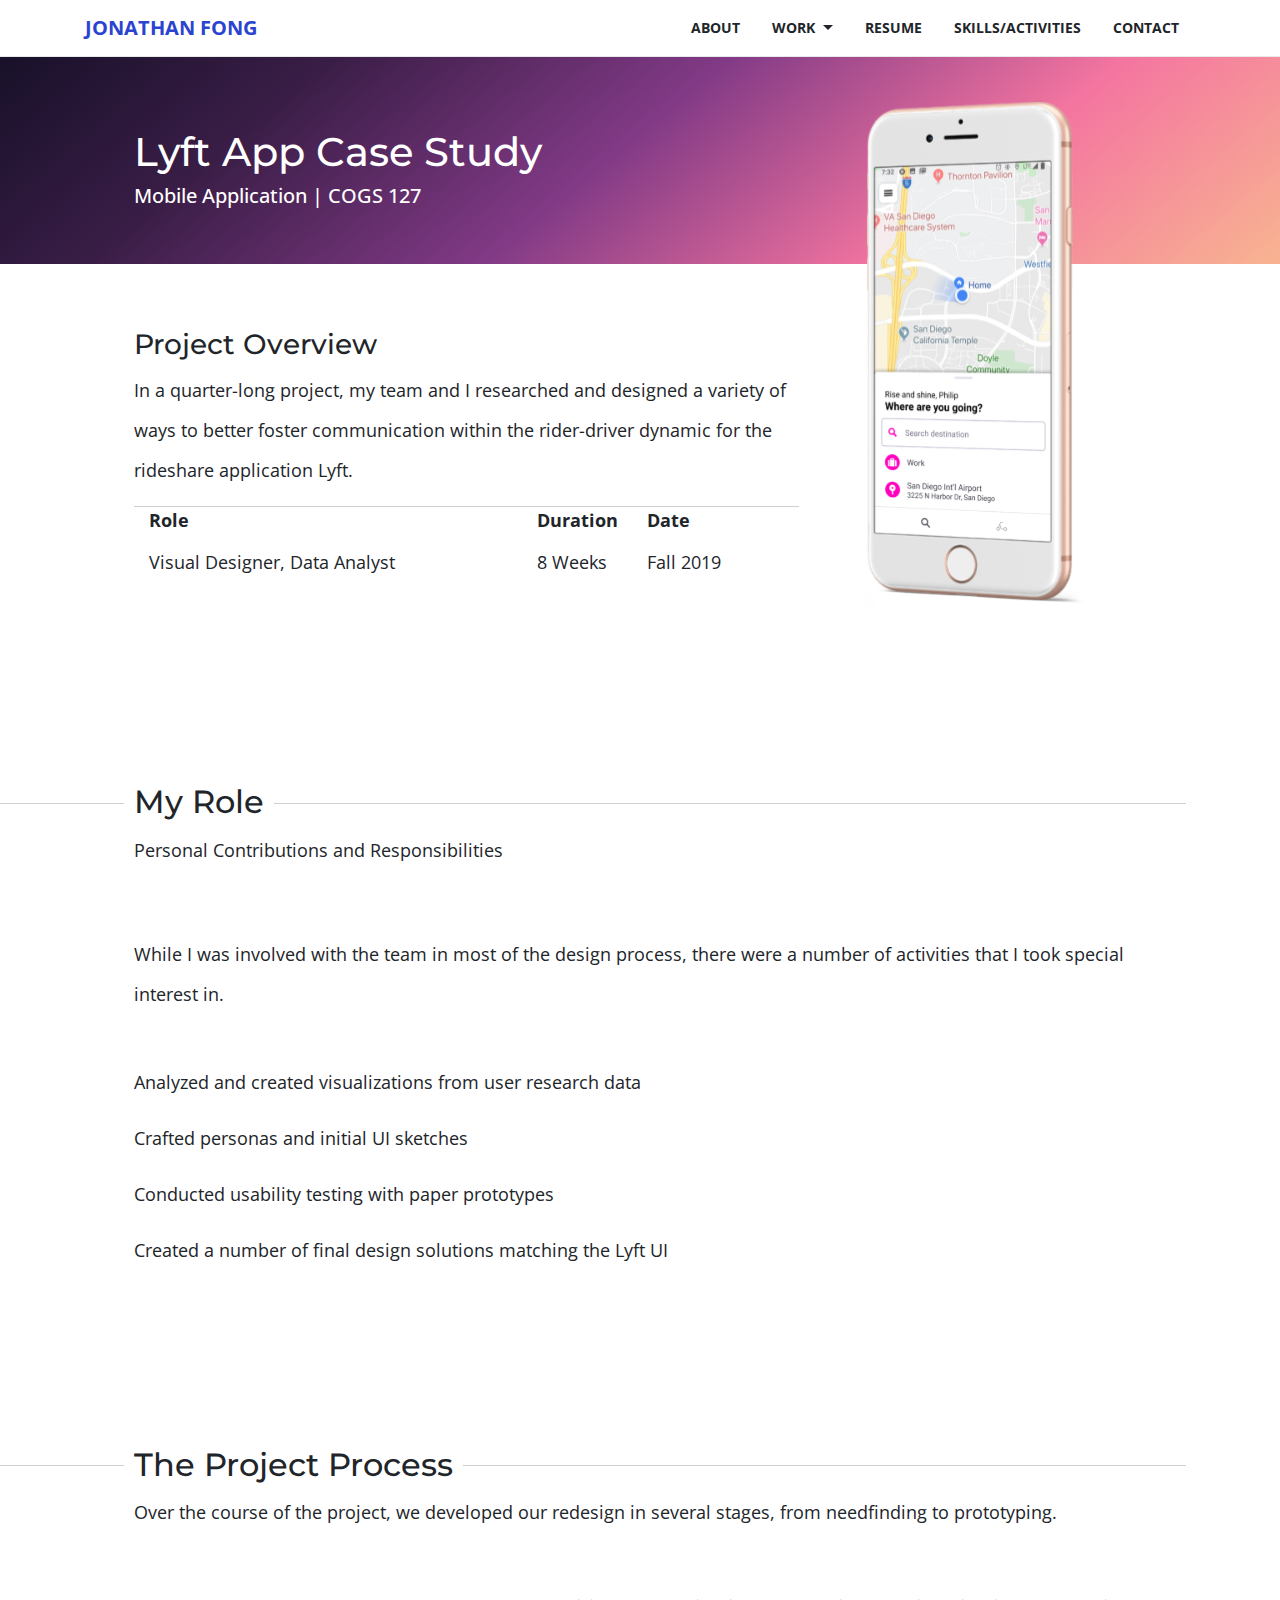
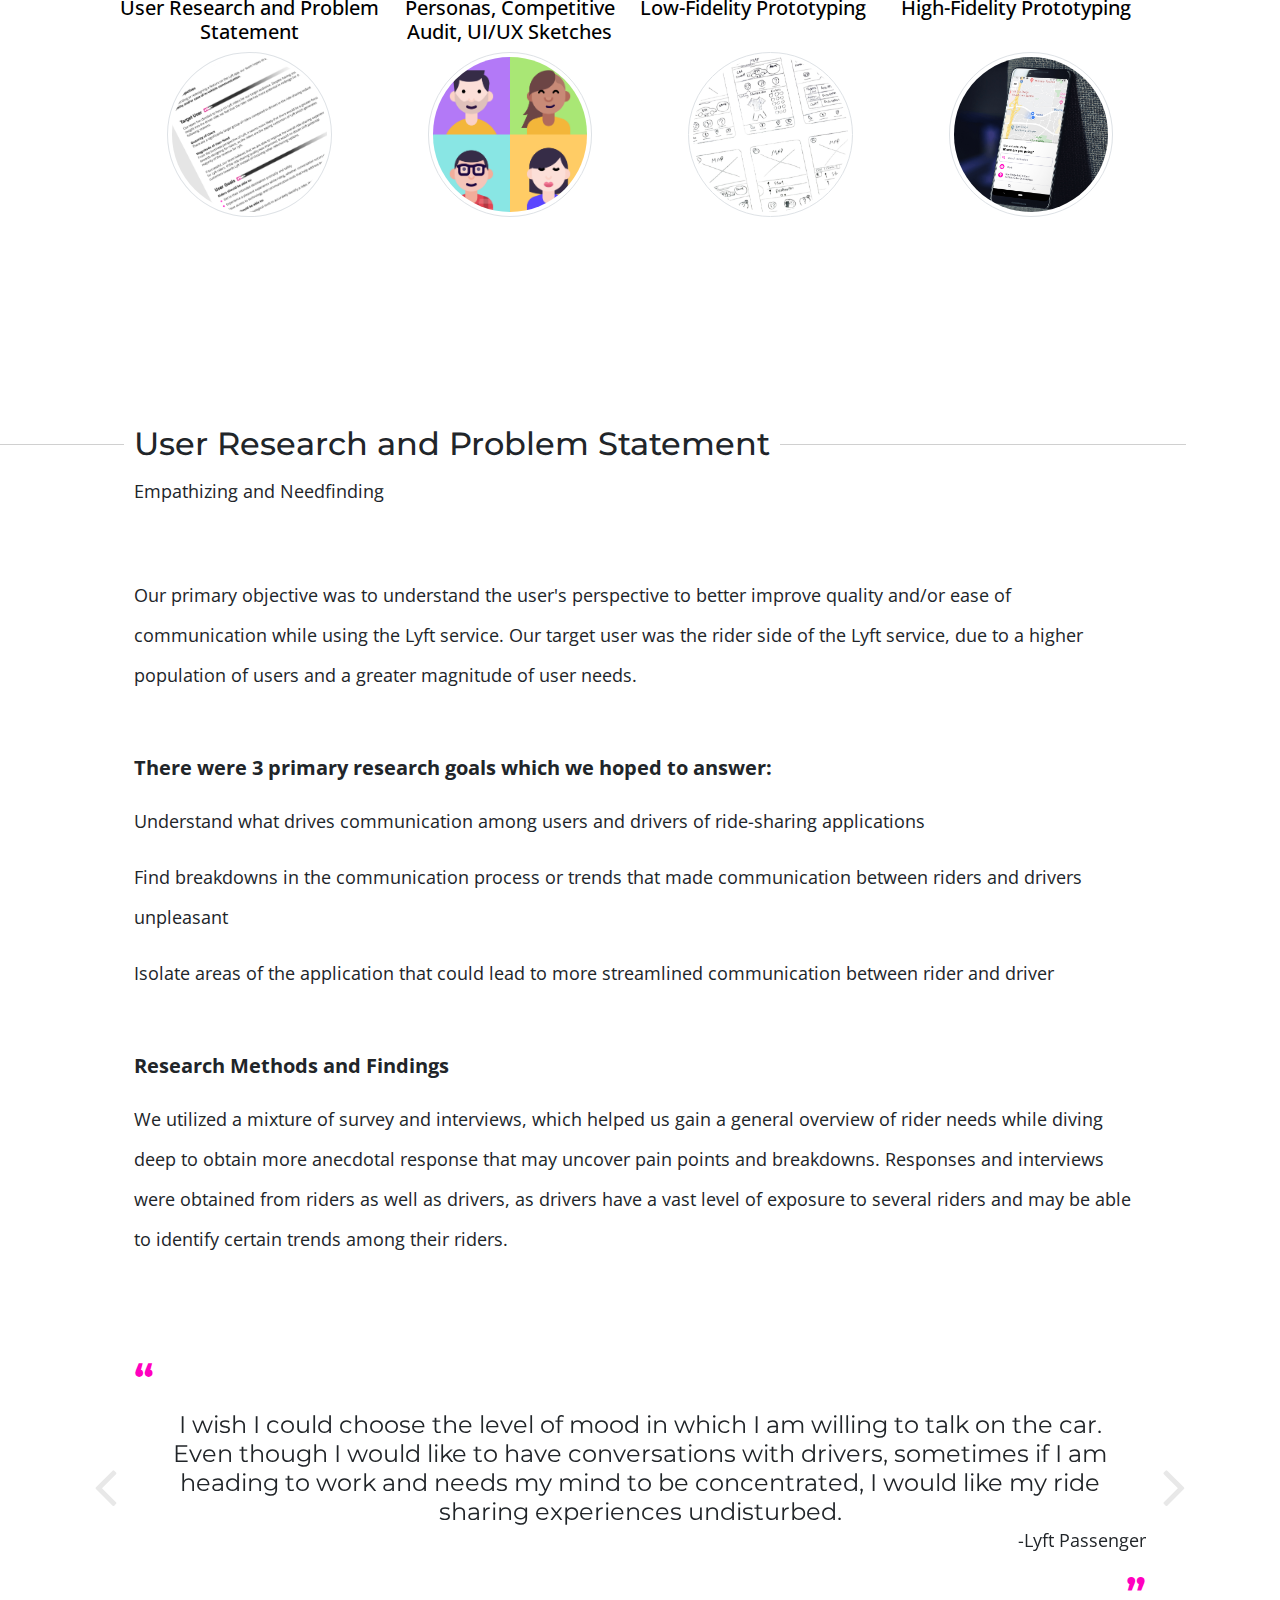
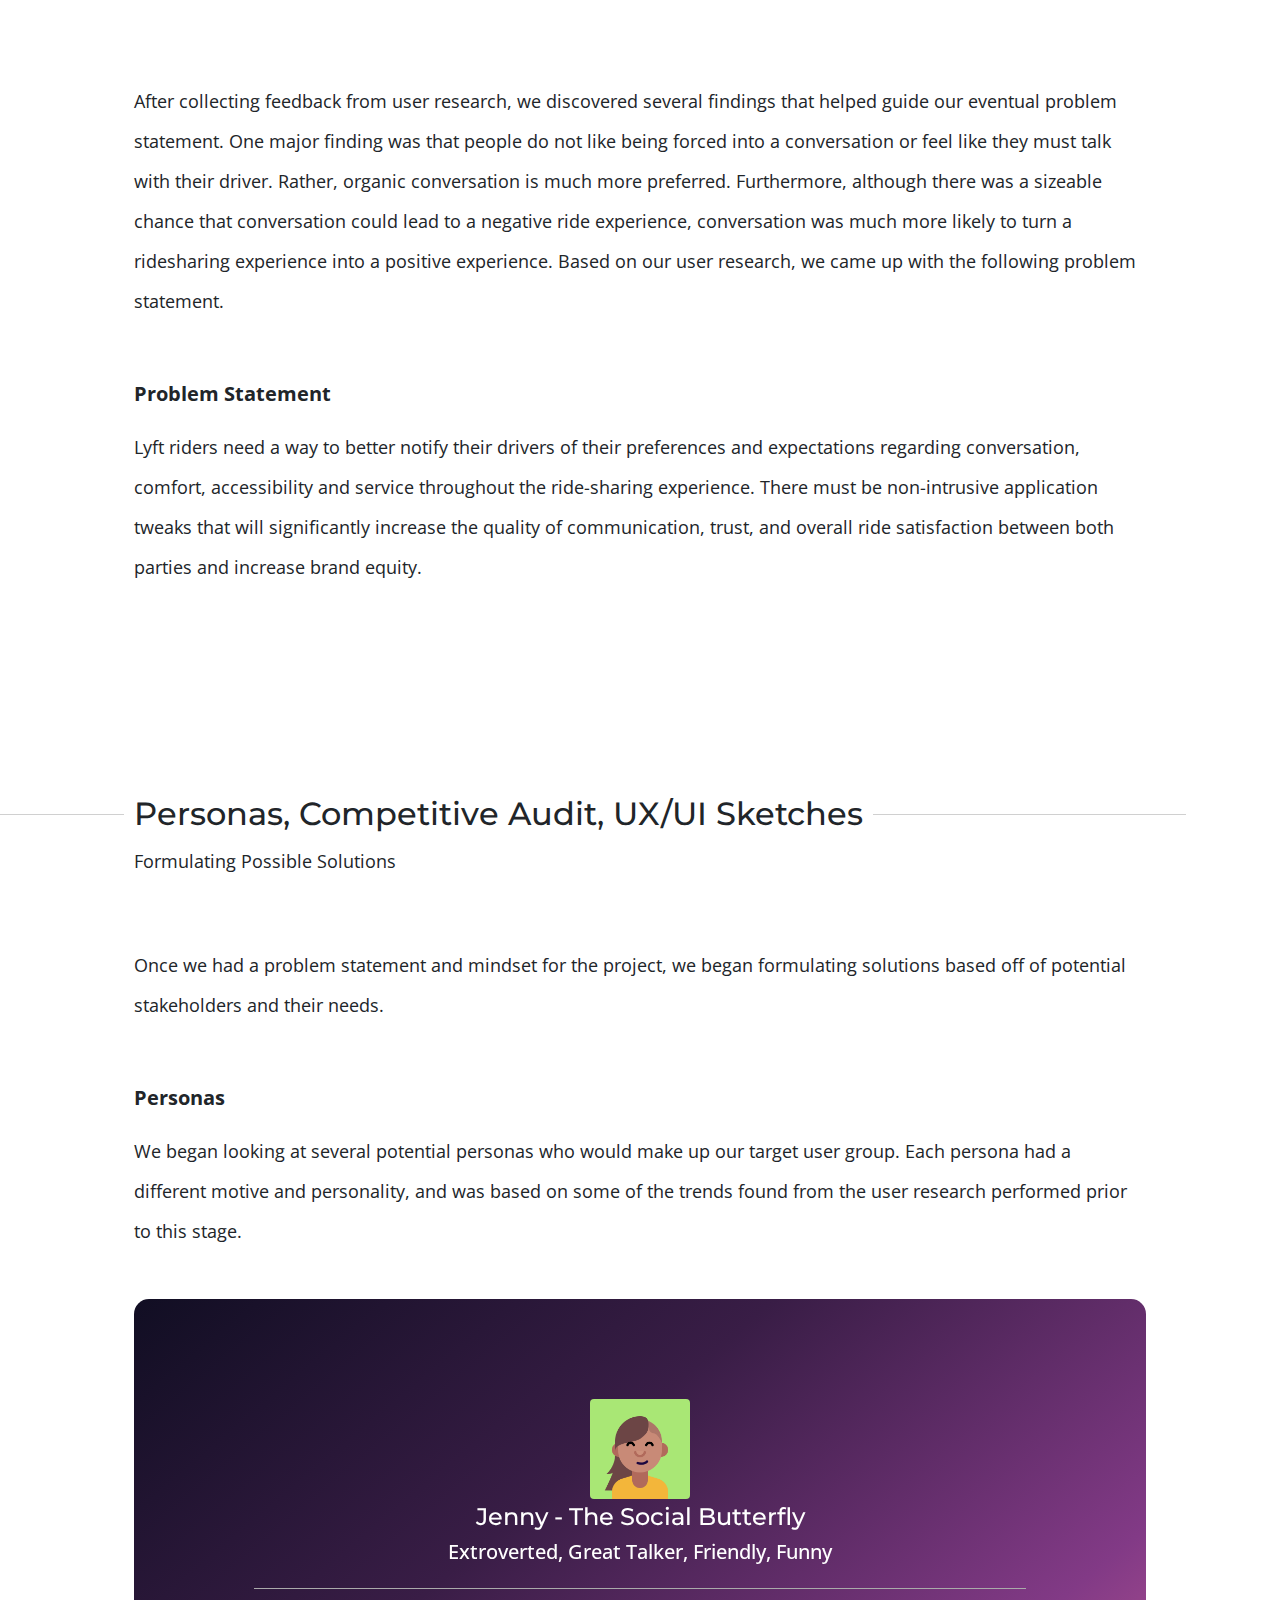
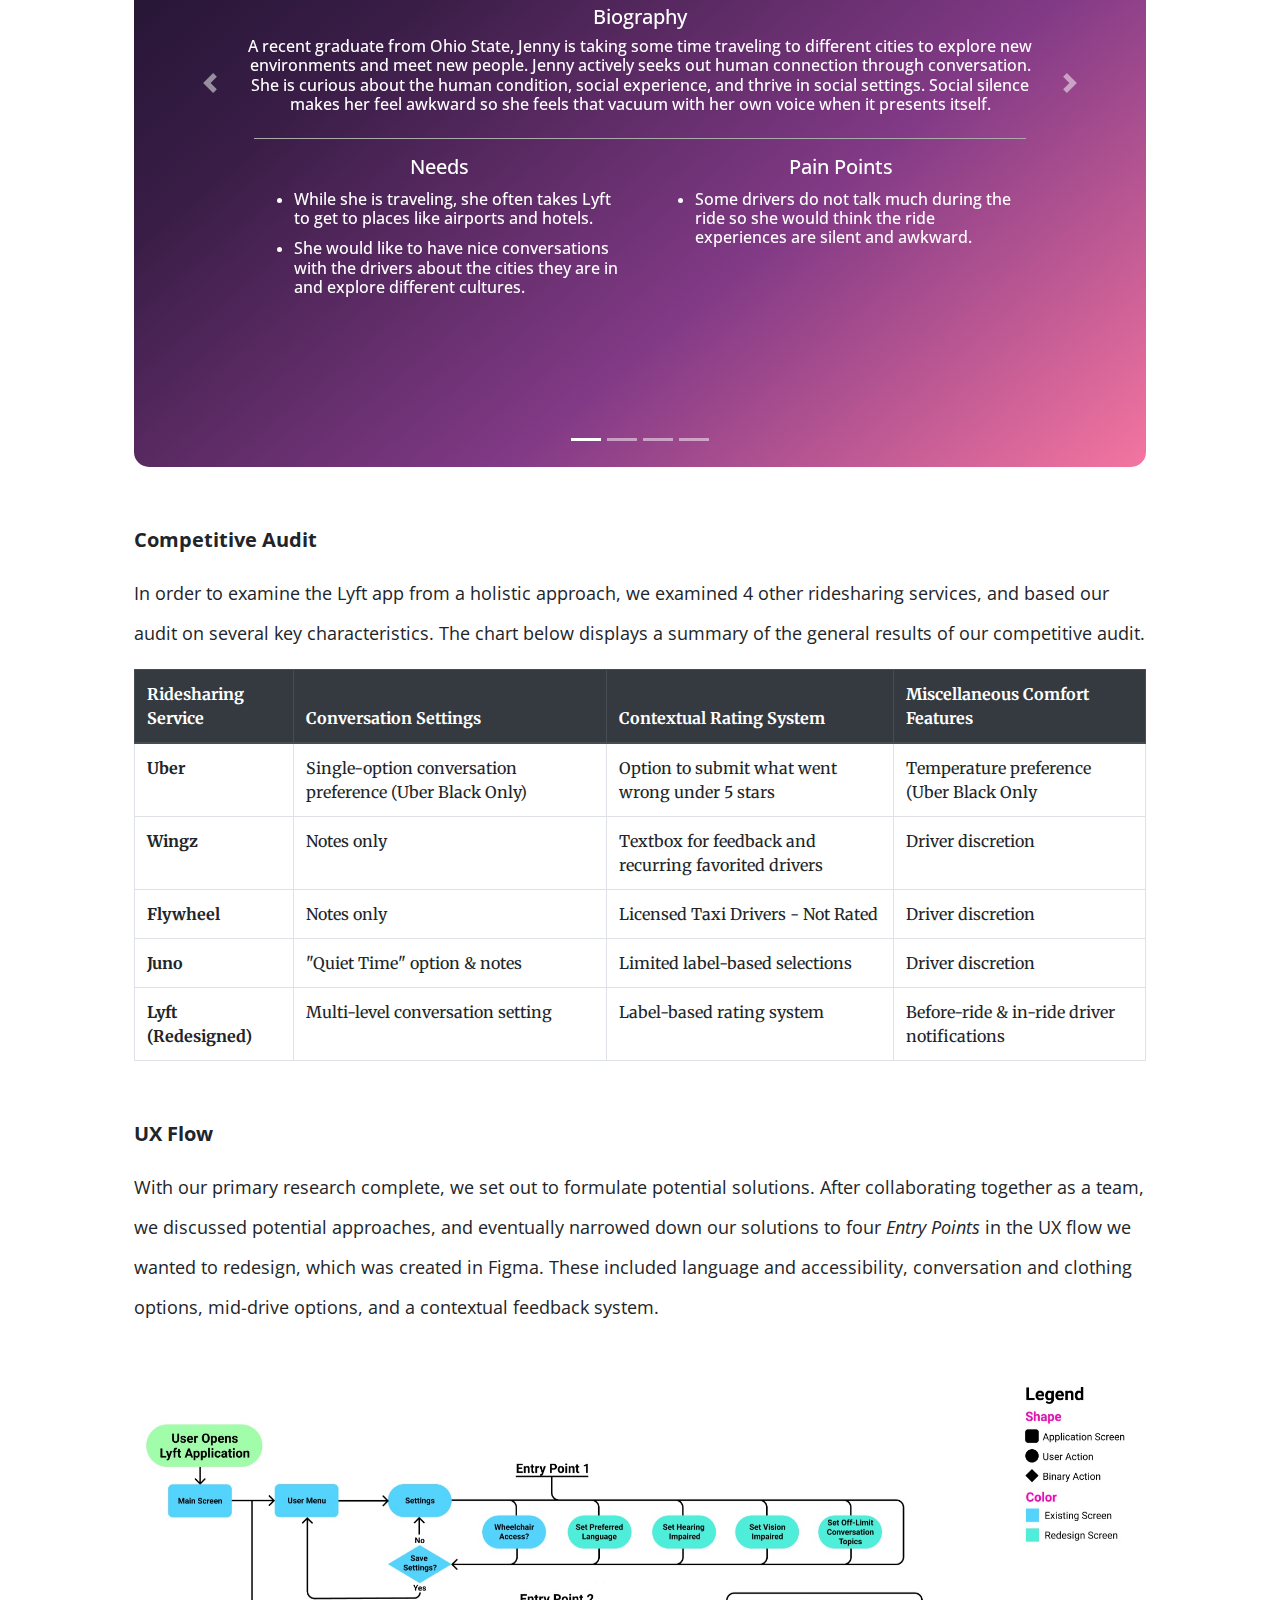
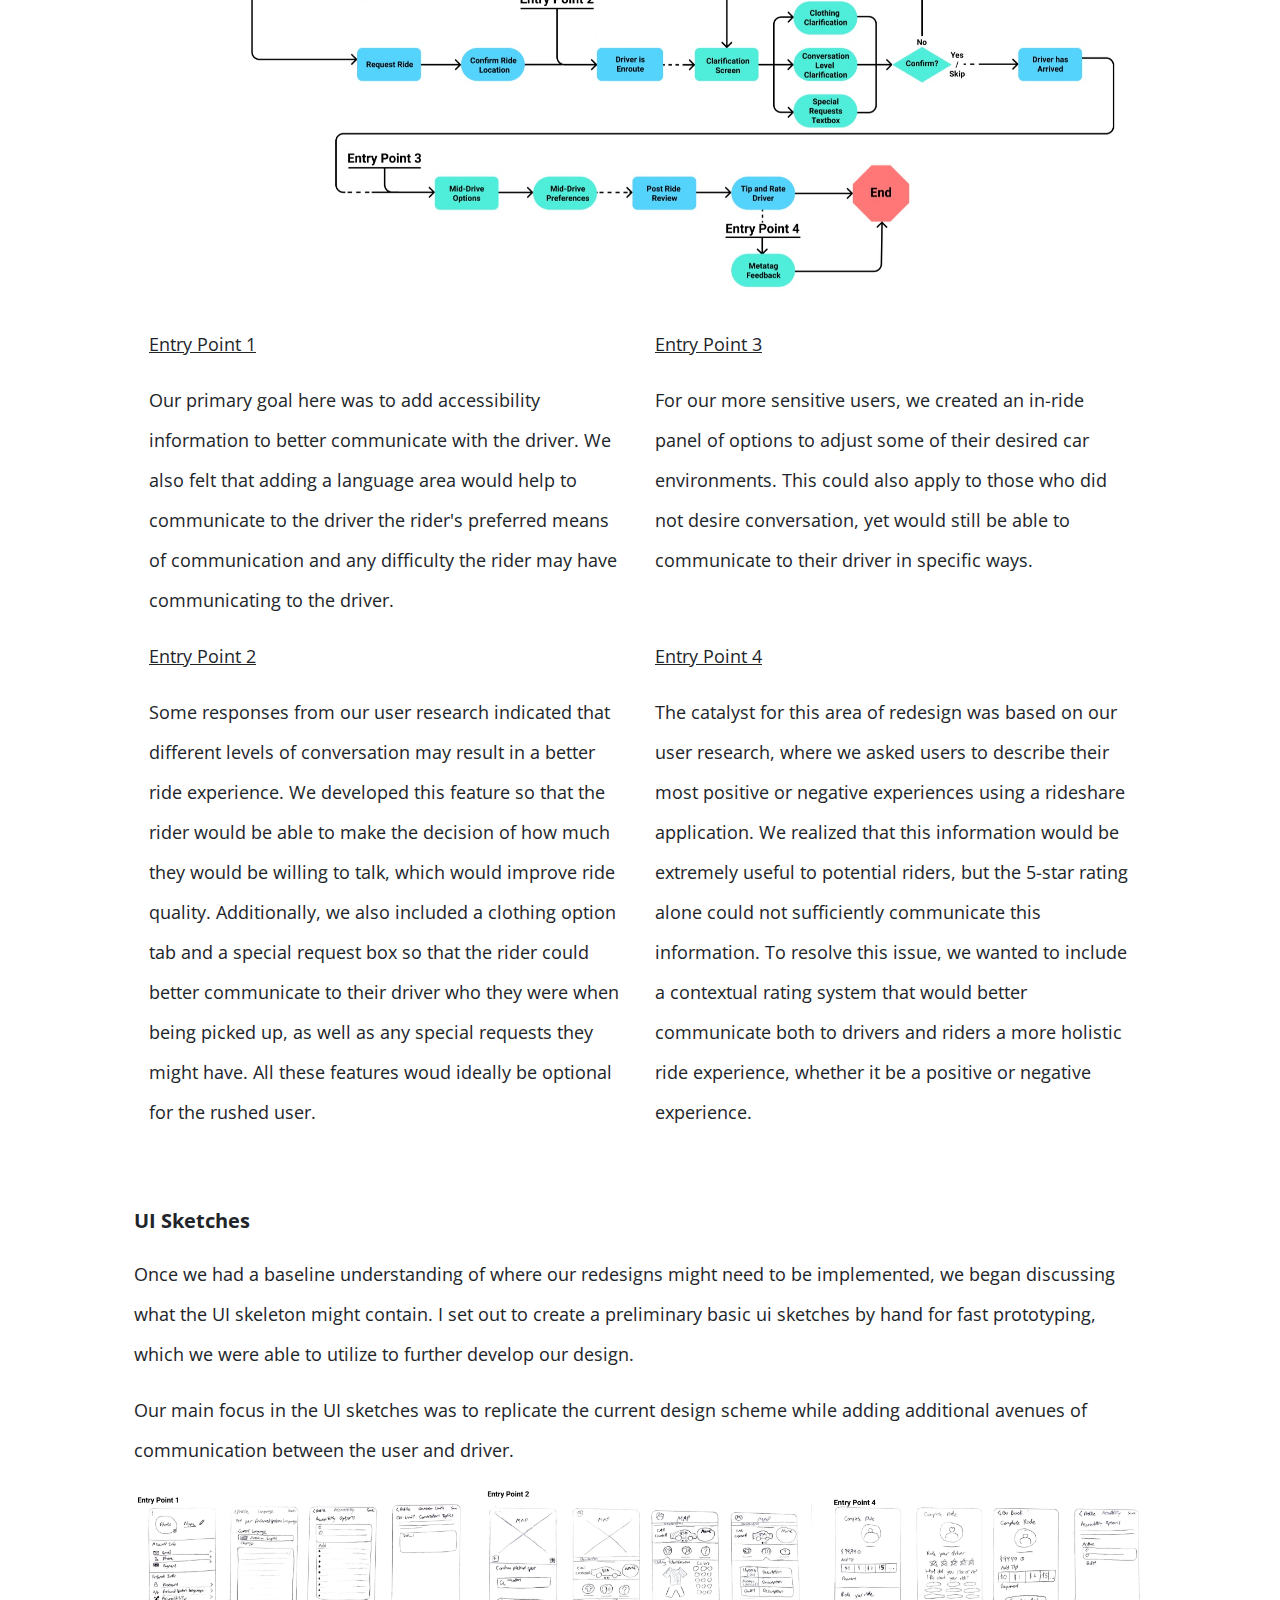
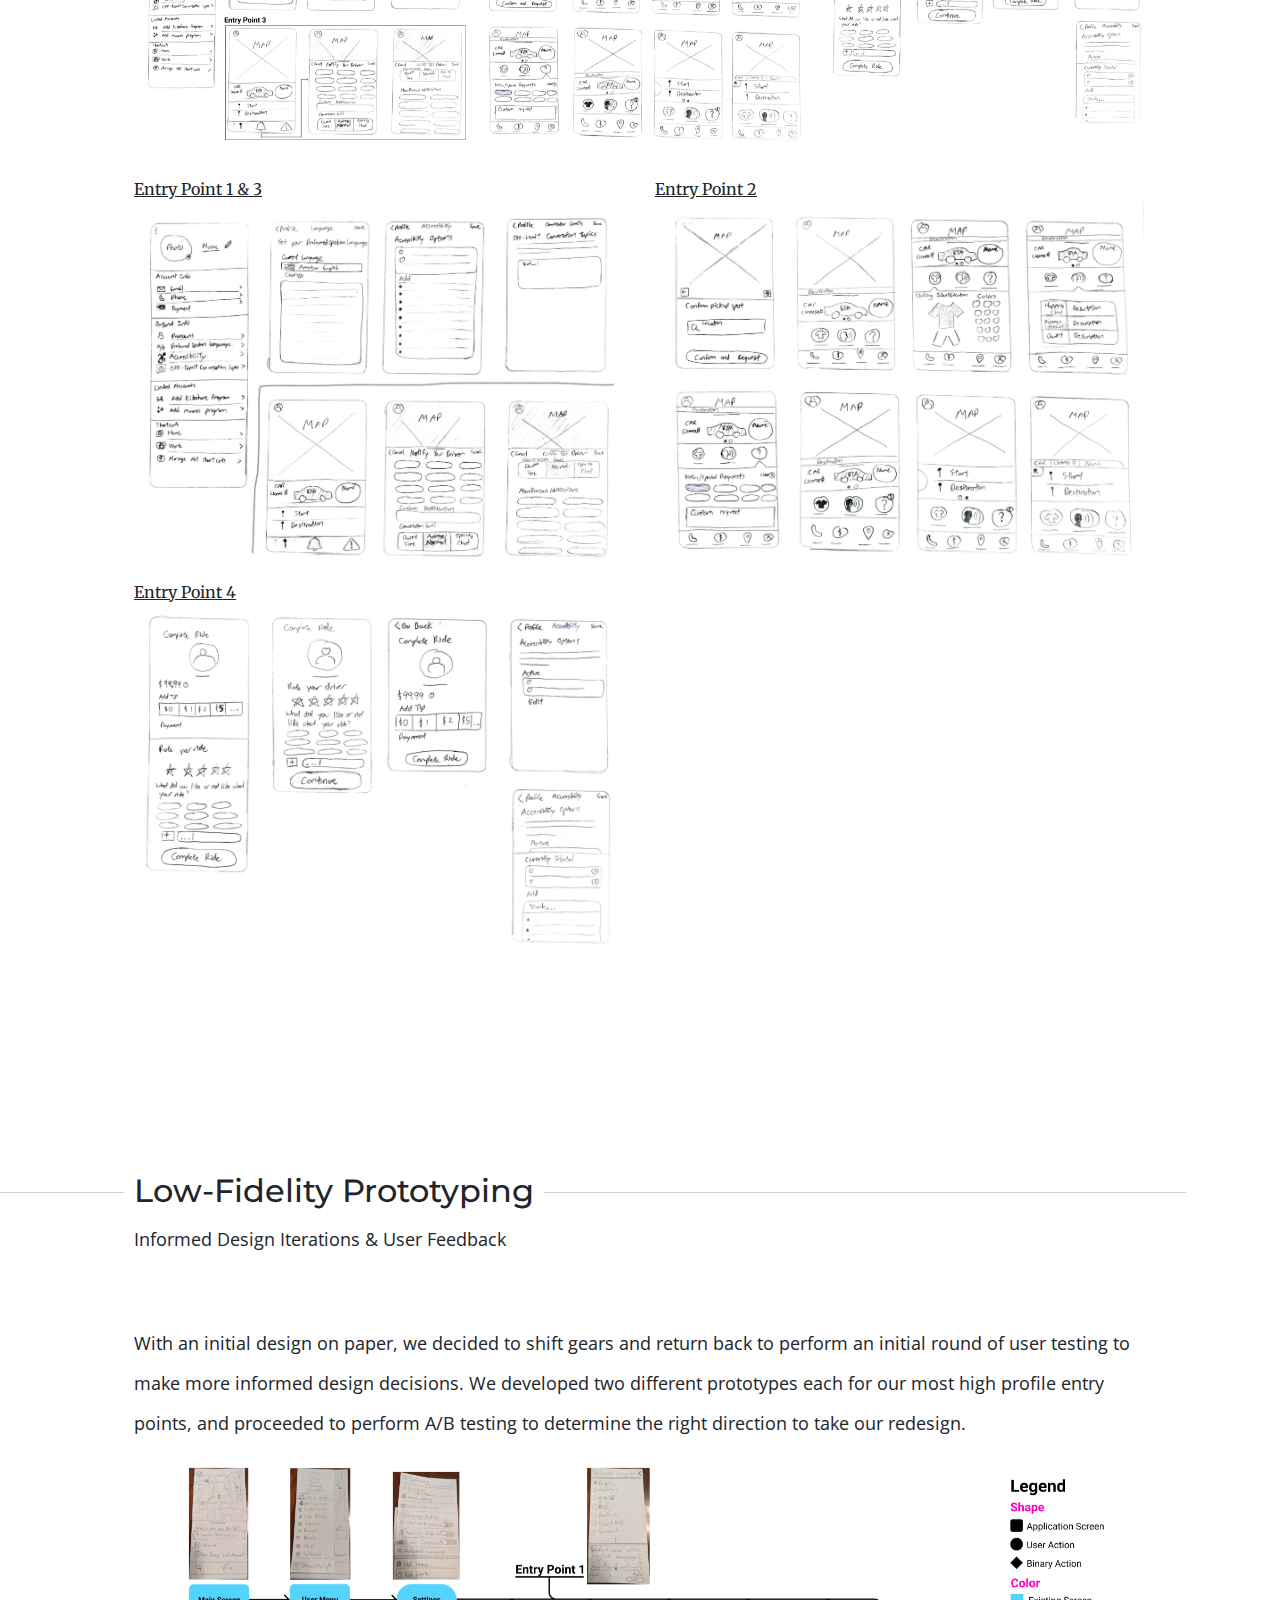
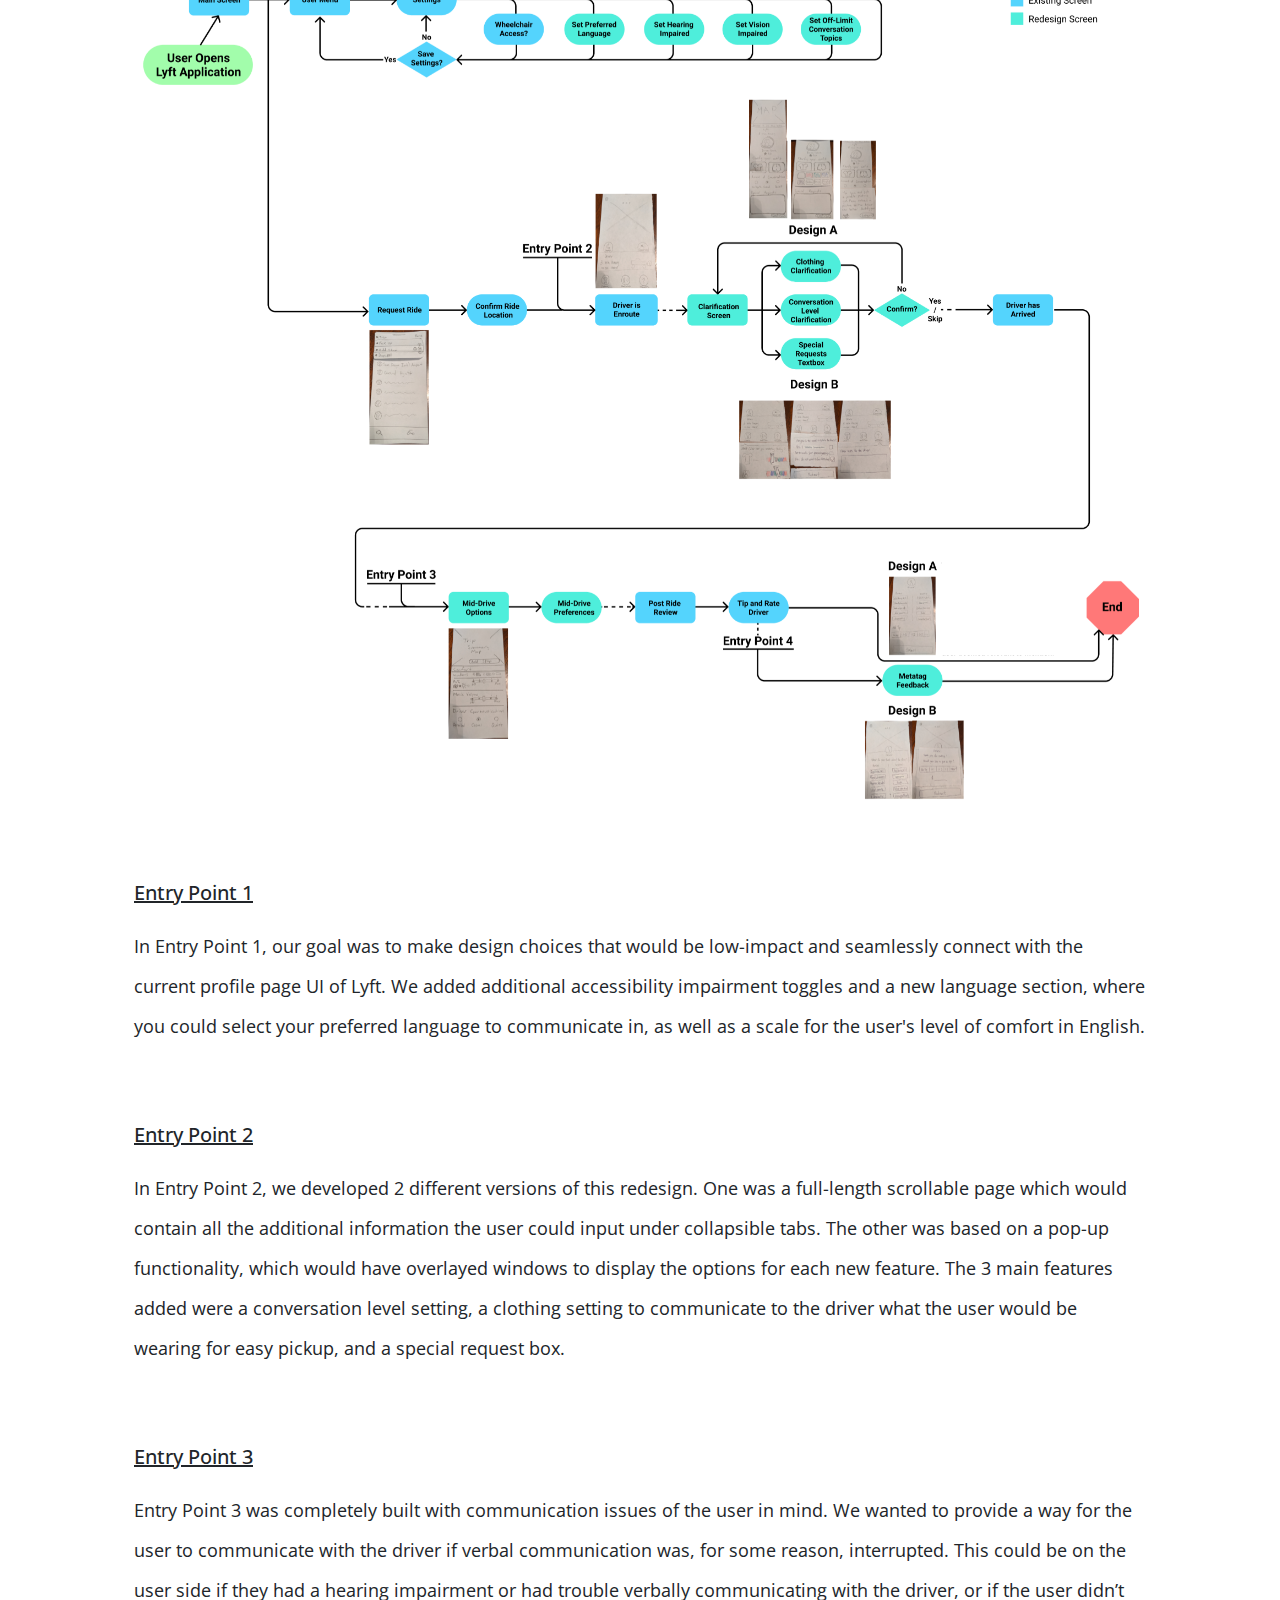
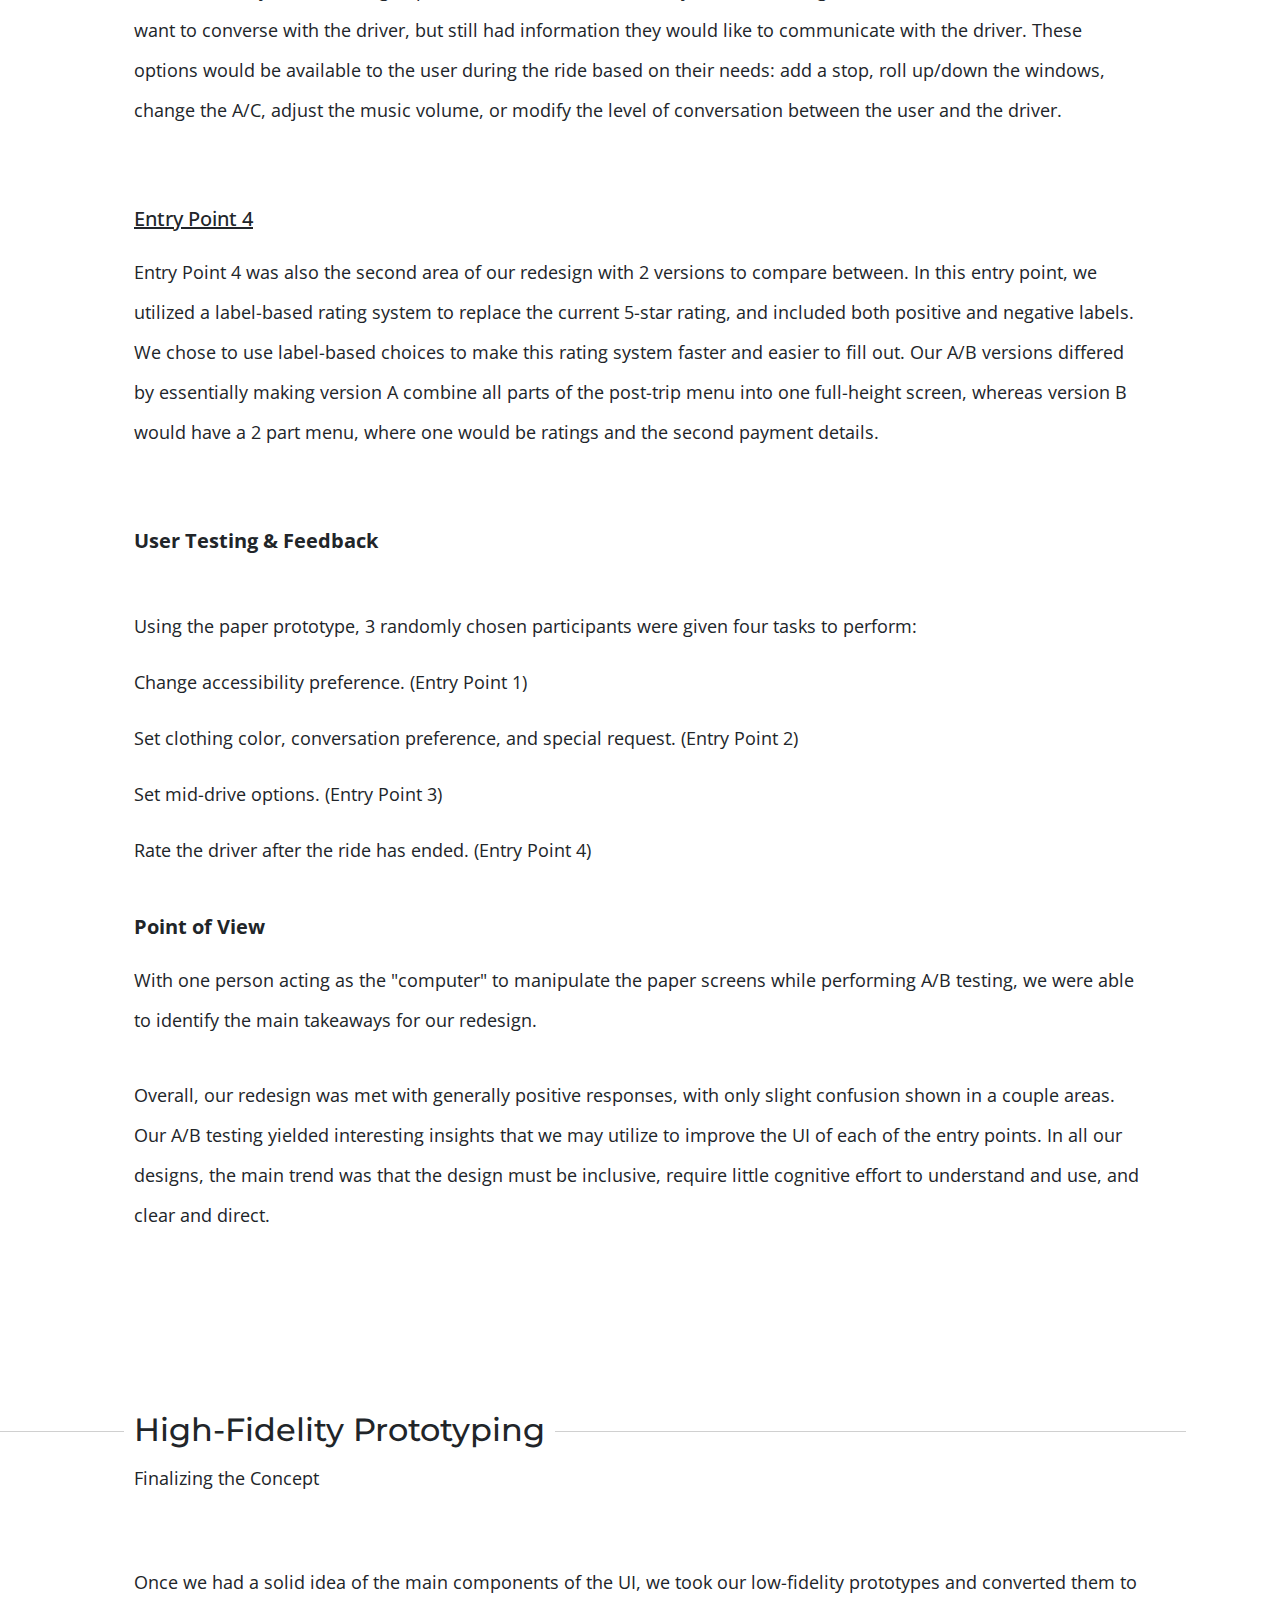
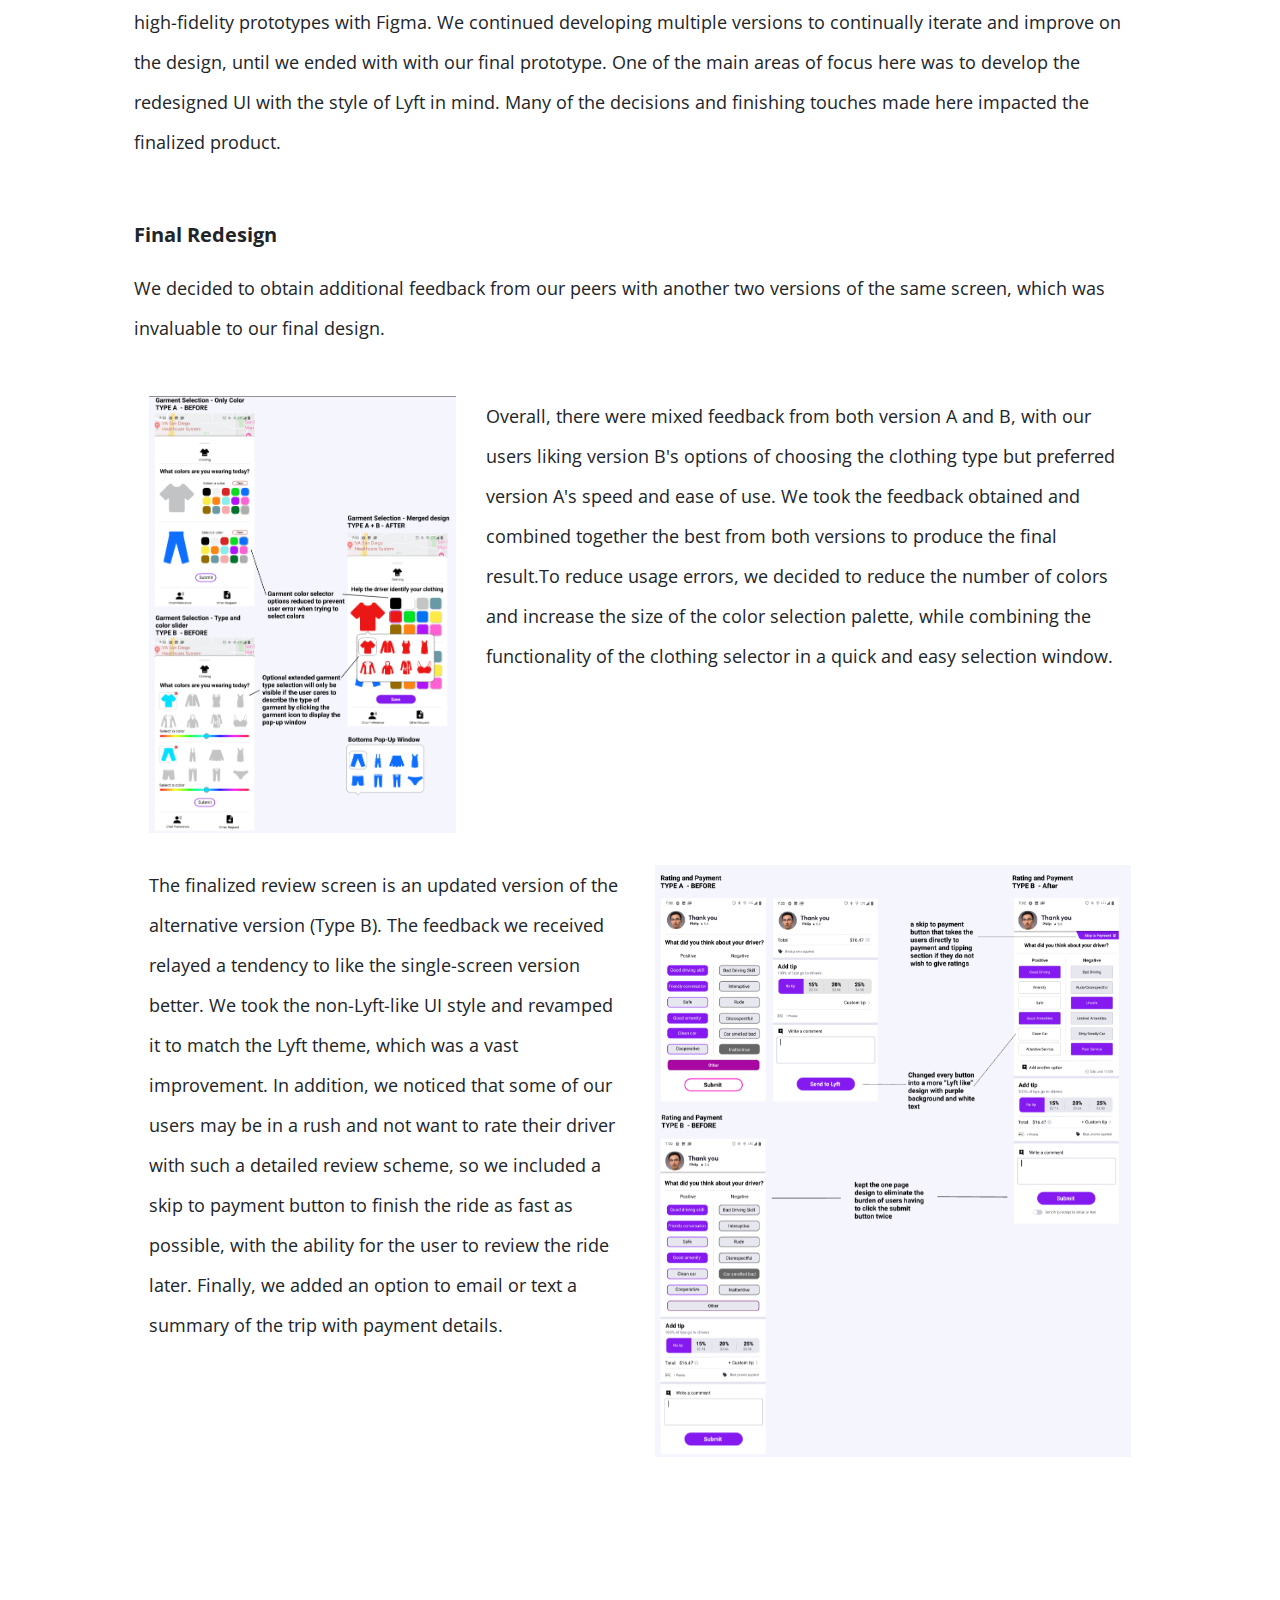
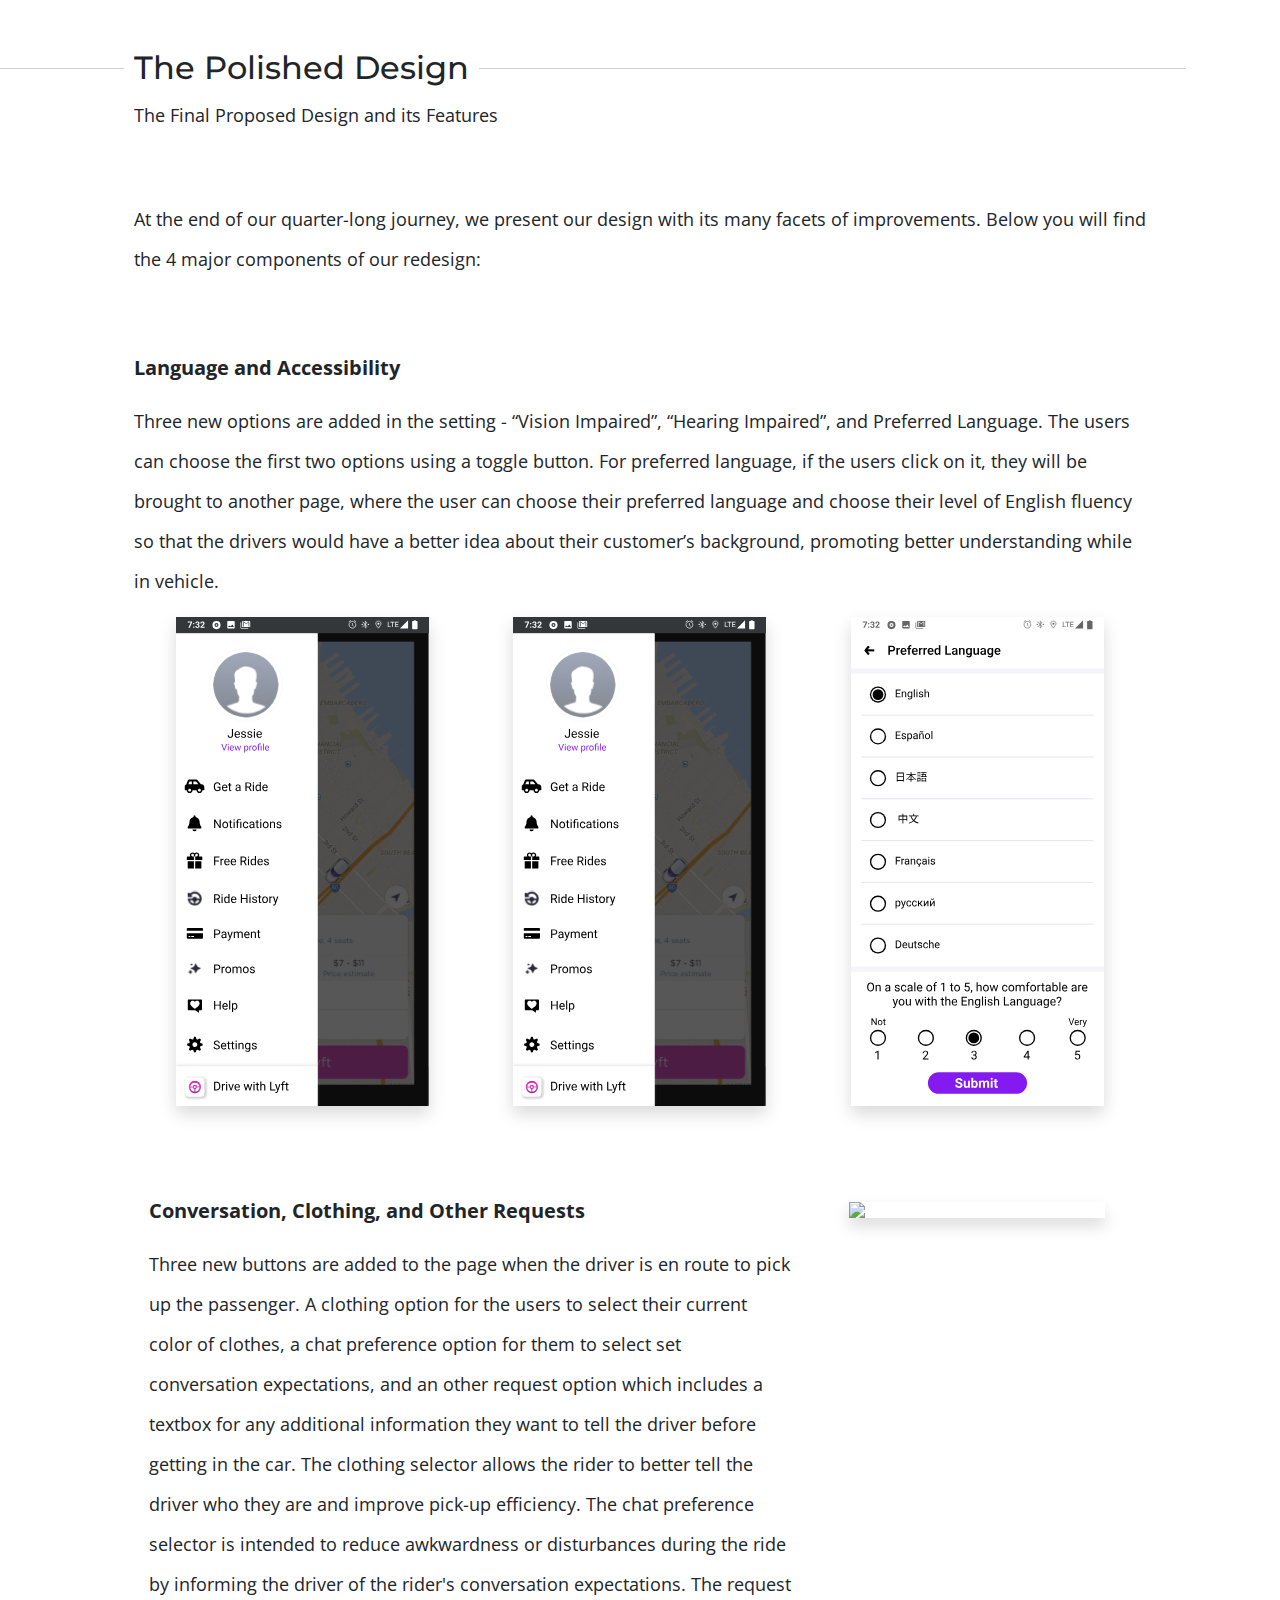
==== commit d7b4c17b: "Condensed sr calls, added quotes, general quality-of-life improvements" ====
--- a/project.html
+++ b/project.html
@@ -277,8 +277,7 @@
             </div>
             <div class="pre-numbered" id="num2">
               <p>Find breakdowns in the communication process or trends that made communication between riders and
-                drivers
-                unpleasant</p>
+                drivers unpleasant</p>
             </div>
             <div class="pre-numbered" id="num3">
               <p>Isolate areas of the application that could lead to more streamlined communication between rider and
@@ -288,7 +287,7 @@
         </div>
       </div>
 
-      <div id="research-methods">
+      <div id="research-methods1">
         <div class="row no-margin">
           <h5 class="line-height-2"><b>Research Methods and Findings</b></h5>
         </div>
@@ -298,6 +297,46 @@
             and interviews were obtained from riders as well as drivers, as drivers have a vast level of exposure to
             several riders and may be able to identify certain trends among their riders.</p>
         </div>
+      </div>
+
+      <div id="quotes">
+        <div clss="row no-margin">
+          <div id="carousel-quotes" class="carousel slide" data-ride="carousel">
+            <h1 id="qmarks-l"><b>“ </b></h1>
+            <div class="carousel-inner" id="q-carousel-get-h">
+              <div class="carousel-item active" data-interval="10000">
+                <div class="quote-item">
+                  <h4>I wish I could choose the level of mood in which I am willing to talk on the car. Even
+                    though I would like to have conversations with drivers, sometimes if I am heading to work and needs
+                    my mind to be concentrated, I would like my ride sharing experiences undisturbed.</h4>
+                  <p style="text-align: right">-Lyft Passenger</p>
+                </div>
+              </div>
+              <div class="carousel-item" data-interval="10000">
+                <div class="quote-item">
+                  <h4>I've had good rides where I could discuss mutual interests or have had pleasant small
+                    talk. It's nice when it happens, but it's not something I'm looking for in a ride-sharing
+                    experience.</h4>
+                  <p style="text-align: right">-Lyft Passenger</p>
+                </div>
+              </div>
+            </div>
+            <h1 id="qmarks-r"><b> ”</b></h1>
+            <a class="carousel-control-prev quote-controls-left" href="#carousel-quotes" role="button"
+              data-slide="prev">
+              <span style="color: rgba(20,20,20,0.2);"><i class="fa fa-4x fa-angle-left" aria-hidden="true"></i></span>
+              <span class="sr-only">Previous</span>
+            </a>
+            <a class="carousel-control-next quote-controls-right" href="#carousel-quotes" role="button"
+              data-slide="next">
+              <span style="color: rgba(20,20,20,0.2)"><i class="fa fa-4x fa-angle-right" aria-hidden="true"></i></span>
+              <span class="sr-only">Next</span>
+            </a>
+          </div>
+        </div>
+      </div>
+
+      <div id="research-methods2">
         <div class="row no-margin line-height-2">
           <p>After collecting feedback from user research, we discovered several findings that helped guide our eventual
             problem statement. One major finding was that people do not like being forced into a conversation or feel
@@ -375,7 +414,7 @@
                 <div class="row description">
                   <h5>Extroverted, Great Talker, Friendly, Funny</h5>
                 </div>
-                <hr style="max-width: 100%">
+                <hr class="thin" style="max-width: 100%">
                 <div class="row bio">
                   <h5 style="text-align: center">Biography</h5>
                   <h6>A recent graduate from Ohio State, Jenny is taking some time traveling to different cities to
@@ -384,7 +423,7 @@
                     settings. Social silence makes her feel awkward so she feels that vacuum with her own voice when it
                     presents itself.</h6>
                 </div>
-                <hr style="max-width: 100%">
+                <hr class="thin" style="max-width: 100%">
                 <div class="row details">
                   <div class="col-6 needs">
                     <h5 style="text-align: center">Needs</h5>
@@ -424,7 +463,7 @@
                   <div class="row description">
                     <h5>Hard Worker, Indifferent, Pefectionist, Industrious</h5>
                   </div>
-                  <hr style="max-width: 100%">
+                  <hr class="thin" style="max-width: 100%">
                   <div class="row bio">
                     <h5 style="text-align: center">Biography</h5>
                     <h6>A project lead for a big tech firm, Elon is always busy with his work. He works hard and strives
@@ -435,7 +474,7 @@
                       his
                       conference or presentation during the whole ride. <h6>
                   </div>
-                  <hr style="max-width: 100%">
+                  <hr class="thin" style="max-width: 100%">
                   <div class="row details">
                     <div class="col-6 needs">
                       <h5 style="text-align: center">Needs</h5>
@@ -483,7 +522,7 @@
                 <div class="row description">
                   <h5>Ambivert, Friendly, Studious, Gentle</h5>
                 </div>
-                <hr style="max-width: 100%">
+                <hr class="thin" style="max-width: 100%">
                 <div class="row bio">
                   <h5 style="text-align: center">Biography</h5>
                   <h6>As an international student from Tokyo, Kiro is used to the public transportation from home. Now
@@ -498,7 +537,7 @@
                     not have the best constitution and could get sick easily if he does not dress properly or the
                     temperature is too high or too low. </h6>
                 </div>
-                <hr style="max-width: 100%">
+                <hr class="thin" style="max-width: 100%">
                 <div class="row details">
                   <div class="col-6 needs">
                     <h5 style="text-align: center">Needs</h5>
@@ -545,7 +584,7 @@
                 <div class="row description">
                   <h5>Introverted, Reserved, Shy, Anti-Social</h5>
                 </div>
-                <hr style="max-width: 100%">
+                <hr class="thin" style="max-width: 100%">
                 <div class="row bio">
                   <h6>Malina is quiet with everyone around her. Maybe only two or three close friends of her could make
                     her talk for over a few minutes straight. She does not enjoy most of the social convention. Public
@@ -553,7 +592,7 @@
                     stays in her comfort zone. Now, as a third year college student, she moved out of campus and has to
                     take Lyft to school since she does not drive. </h6>
                 </div>
-                <hr style="max-width: 100%">
+                <hr class="thin" style="max-width: 100%">
                 <div class="row details">
                   <div class="col-6 needs">
                     <h5 style="text-align: center">Needs</h5>
@@ -625,26 +664,26 @@
               </tr>
               <tr>
                 <th scope="row">Wingz</th>
-                <td>Special request note</td>
+                <td>Notes only</td>
                 <td>Textbox for feedback and recurring favorited drivers</td>
                 <td>Driver discretion</td>
               </tr>
               <tr>
                 <th scope="row">Flywheel</th>
-                <td>Special request note</td>
+                <td>Notes only</td>
                 <td>Licensed Taxi Drivers - Not Rated</td>
                 <td>Driver discretion</td>
               </tr>
               <tr>
                 <th scope="row">Juno</th>
-                <td>"Quiet Time" option & special request note</td>
-                <td>Some label-based selections</td>
+                <td>"Quiet Time" option & notes</td>
+                <td>Limited label-based selections</td>
                 <td>Driver discretion</td>
               </tr>
               <tr>
                 <th scope="row">Lyft (Redesigned)</th>
                 <td>Multi-level conversation setting</td>
-                <td>Metatag-based rating system</td>
+                <td>Label-based rating system</td>
                 <td>Before-ride & in-ride driver notifications</td>
               </tr>
             </tbody>
@@ -661,9 +700,8 @@
             <p>With our primary research complete, we set out to formulate potential solutions. After collaborating
               together as a team, we discussed potential approaches, and eventually narrowed down our solutions to four
               <i>Entry Points</i> in the UX flow we wanted to redesign, which was created in Figma. These included
-              language
-              and
-              accessibility, conversation and clothing options, mid-drive options, and a contextual feedback system.</p>
+              language and accessibility, conversation and clothing options, mid-drive options, and a contextual
+              feedback system.</p>
           </div>
           <div class="ux-flow-img margin-tb-2">
             <img src="./img/UX Flow Lyft-Removed Personas.jpg" class="d-block w-100">
@@ -674,27 +712,23 @@
             <div class="col-6 no-margin line-height-2">
               <p><u>Entry Point 1</u></p>
               <p>Our primary goal here was to add accessibility information to better communicate with the driver. We
-                also
-                felt that adding a language area would help to communicate to the driver the rider's preferred means of
-                communication and any difficulty the rider may have communicating to the driver.</p>
+                also felt that adding a language area would help to communicate to the driver the rider's preferred
+                means of communication and any difficulty the rider may have communicating to the driver.</p>
             </div>
             <div class="col-6 no-margin line-height-2">
               <p><u>Entry Point 3</u></p>
               <p>For our more sensitive users, we created an in-ride panel of options to adjust some of their desired
-                car
-                environments. This could also apply to those who did not desire conversation, yet would still be able to
-                communicate to their driver in specific ways.</p>
+                car environments. This could also apply to those who did not desire conversation, yet would still be
+                able to communicate to their driver in specific ways.</p>
             </div>
             <div class="col-6 no-margin line-height-2">
               <p><u>Entry Point 2</u></p>
               <p>Some responses from our user research indicated that different levels of conversation may result in a
                 better ride experience. We developed this feature so that the rider would be able to make the decision
-                of
-                how much they would be willing to talk, which would improve ride quality. Additionally, we also included
-                a
-                clothing option tab and a special request box so that the rider could better communicate to their driver
-                who they were when being picked up, as well as any special requests they might have. All these features
-                woud ideally be optional for the rushed user.</p>
+                of how much they would be willing to talk, which would improve ride quality. Additionally, we also
+                included a clothing option tab and a special request box so that the rider could better communicate to
+                their driver who they were when being picked up, as well as any special requests they might have. All
+                these features woud ideally be optional for the rushed user.</p>
             </div>
             <div class="col-6 no-margin line-height-2">
               <p><u>Entry Point 4</u></p>
@@ -716,12 +750,10 @@
         </div>
         <div class="row no-margin line-height-2">
           <p>Once we had a baseline understanding of where our redesigns might need to be implemented, we began
-            discussing
-            what the UI skeleton might contain. I set out to create a preliminary basic ui sketches by hand for fast
-            prototyping, which we were able to utilize to further develop our design.</p>
+            discussing what the UI skeleton might contain. I set out to create a preliminary basic ui sketches by hand
+            for fast prototyping, which we were able to utilize to further develop our design.</p>
           <p>Our main focus in the UI sketches was to replicate the current design scheme while adding additional
-            avenues
-            of communication between the user and driver.</p>
+            avenues of communication between the user and driver.</p>
         </div>
         <div class="ui-sketch-img">
           <img src="./img/UI Sketches Combined.png" class="d-block w-100" style="margin-bottom: 2em;">
@@ -914,6 +946,8 @@
           <p>We decided to obtain additional feedback from our peers with another two versions of the same screen, which
             was invaluable to our final design.</p>
         </div>
+      </div>
+      <div id="bna-1">
         <div class="row no-margin margin-tb-2 line-height-2">
           <div class="col-4 mx-auto">
             <img class="d-block w-100" src="img/Before-After-1.png">
@@ -928,6 +962,8 @@
               the functionality of the clothing selector in a quick and easy selection window.</p>
           </div>
         </div>
+      </div>
+      <div id="bna-2">
         <div class="row no-margin margin-tb-2 line-height-2">
           <div class="col-6 mx-auto">
             <p>The finalized review screen is an updated version of the alternative version (Type B). The feedback we
@@ -1086,25 +1122,28 @@
 
       <div class="row no-margin margin-tb-2 line-height-2">
         <p>Throughout the course of the design process, I have been able to sharpen my design skills even more. I again
-          had a fresh realization of the importance of user research in design, particularly when tackling a real world
-          problem with many implications and nuances. I also found out how easy it can be to have a closed-off
-          tunnel-vision mindset without considering the broader scope of the problem at hand, and something I
-          plan to look out for in the future. Without a proper grounding in the understanding of user needs, it is
-          impossible to appropriately design for that specific user, and this class has definitely taught me this
-          valuable lesson.</p>
+          had a fresh realization of the importance of user research in design, particularly when tackling a real-world
+          problem with many implications and nuances. Without a proper grounding in the understanding of user needs, it
+          is impossible to appropriately design for that specific user, and this class has taught me this valuable
+          lesson. Now looking back, I realize that despite the many good ideas this redesign brings, this redesign could
+          have been approached with a different lens. I found that during the whole process, I was constantly trying to
+          ideate and figure out ways of redesigning several pain points throughout the app, instead of than focusing on
+          a single pain point and making sure it sticks the landing. Although the features developed here may have been
+          with good intent, looking back on it, I am not certain whether people would be willing to use our features.
+        </p>
+      </div>
+      <div class="row no-margin margin-tb-2 line-height-2">
         <p>The final redesign created throughout this project should not be considered an ending point. Rather, it ought
-          to be only the first step to further redesign and development. In future redesigns of this proposed solution,
-          I would consider designing more closely aligned towards more detailed and definite solutions, rather than this
-          project's more expansive reach into the Lyft UX flow. Truly, it is easier to design a single feature rather
-          than a group of features, and addressing every deficient area in the app simultaneously may spread the design
-          team too thinly to appropriately address each problem space. Although this final redesign is a good step
-          towards the right direction in improving communication among ridesharing services, more detailed redesign may
-          be needed to fully flesh out each part of the app.</p>
-        <!-- <p>Yet in today's era, it is all the more vital to create good, intuitive, human-centered design. We as
-          designers, are those who keep the world from becoming a disorganized monstrosity, struggling to achieve the
-          unimaginable. I encourage you, in any form of design, to keep going further and design not for design's
-          sake, but for humanity's sake.</p>
-        <p>~ Jonathan Fong, Designer at UCSD</p> -->
+          to be only the first step to further redesign and development. In further redesigns of this proposed solution,
+          I would consider designing more closely aligned towards more singular solutions, rather than this project's
+          more expansive reach into the Lyft UX flow. I realized it is easier to define a single feature rather than a
+          group of features, and addressing every deficient area in the app simultaneously may spread the design team
+          too thinly to appropriately address each problem space. Although this final redesign is a good step towards
+          the right direction in improving communication among ridesharing services, more detailed redesign may be
+          needed to fully flesh out each part of the app. In the future, I fully intend to take the lessons learned from
+          this app and not design for the sake of design, but rather design with the intent of designing something that
+          the
+          users would be more willing and even happy to use.</p>
       </div>
     </div>
   </section>
--- a/css/mystylesheet.css
+++ b/css/mystylesheet.css
@@ -24,6 +24,10 @@
 
 hr.light {
   border-color: #fff;
+}
+
+hr.thin {
+  border-width: 1.5px;
 }
 
 a {
@@ -715,7 +719,11 @@
   line-height: 1.3em;
 }
 
-.carousel-inner {
+#quotes > .carousel-inner {
+  background-color: whitesmoke;
+}
+
+#personaSlide > .carousel-inner {
 	/* background-color: #343a40; */
 	background-image: linear-gradient(
 		-220deg, rgba(17, 14, 35, 1),
@@ -726,6 +734,46 @@
   border-radius: 15px;
 }
 
+#quotes {
+  margin-top: 5em;
+  margin-bottom: 4em;
+}
+
+#carousel-quotes {
+  vertical-align: middle;
+  vertical-align: middle;
+  justify-content: center;
+  text-align: center;
+  margin: auto;
+}
+
+#qmarks-l {
+  text-align: left;
+  text-emphasis: 1em;
+  color: #ff00bf;
+}
+#qmarks-r {
+  text-align: right;
+  text-emphasis: 1em;
+  color: #ff00bf;
+}
+
+#carousel-quotes > .carousel-inner > .carousel-item > .quote-item > h4 {
+  margin: auto;
+  /* font-style: italic; */
+  margin-left: 1em;
+  margin-right: 1em;
+  font-weight: 400;
+  /* font-style: italic; */
+}
+
+.quote-controls-left {
+  left: -6.5em;
+}
+.quote-controls-right {
+  right: -6.5em;
+}
+
 @media (min-width: 992px) {
 	.persona-item {
 		padding: 100px 120px 50px 120px;
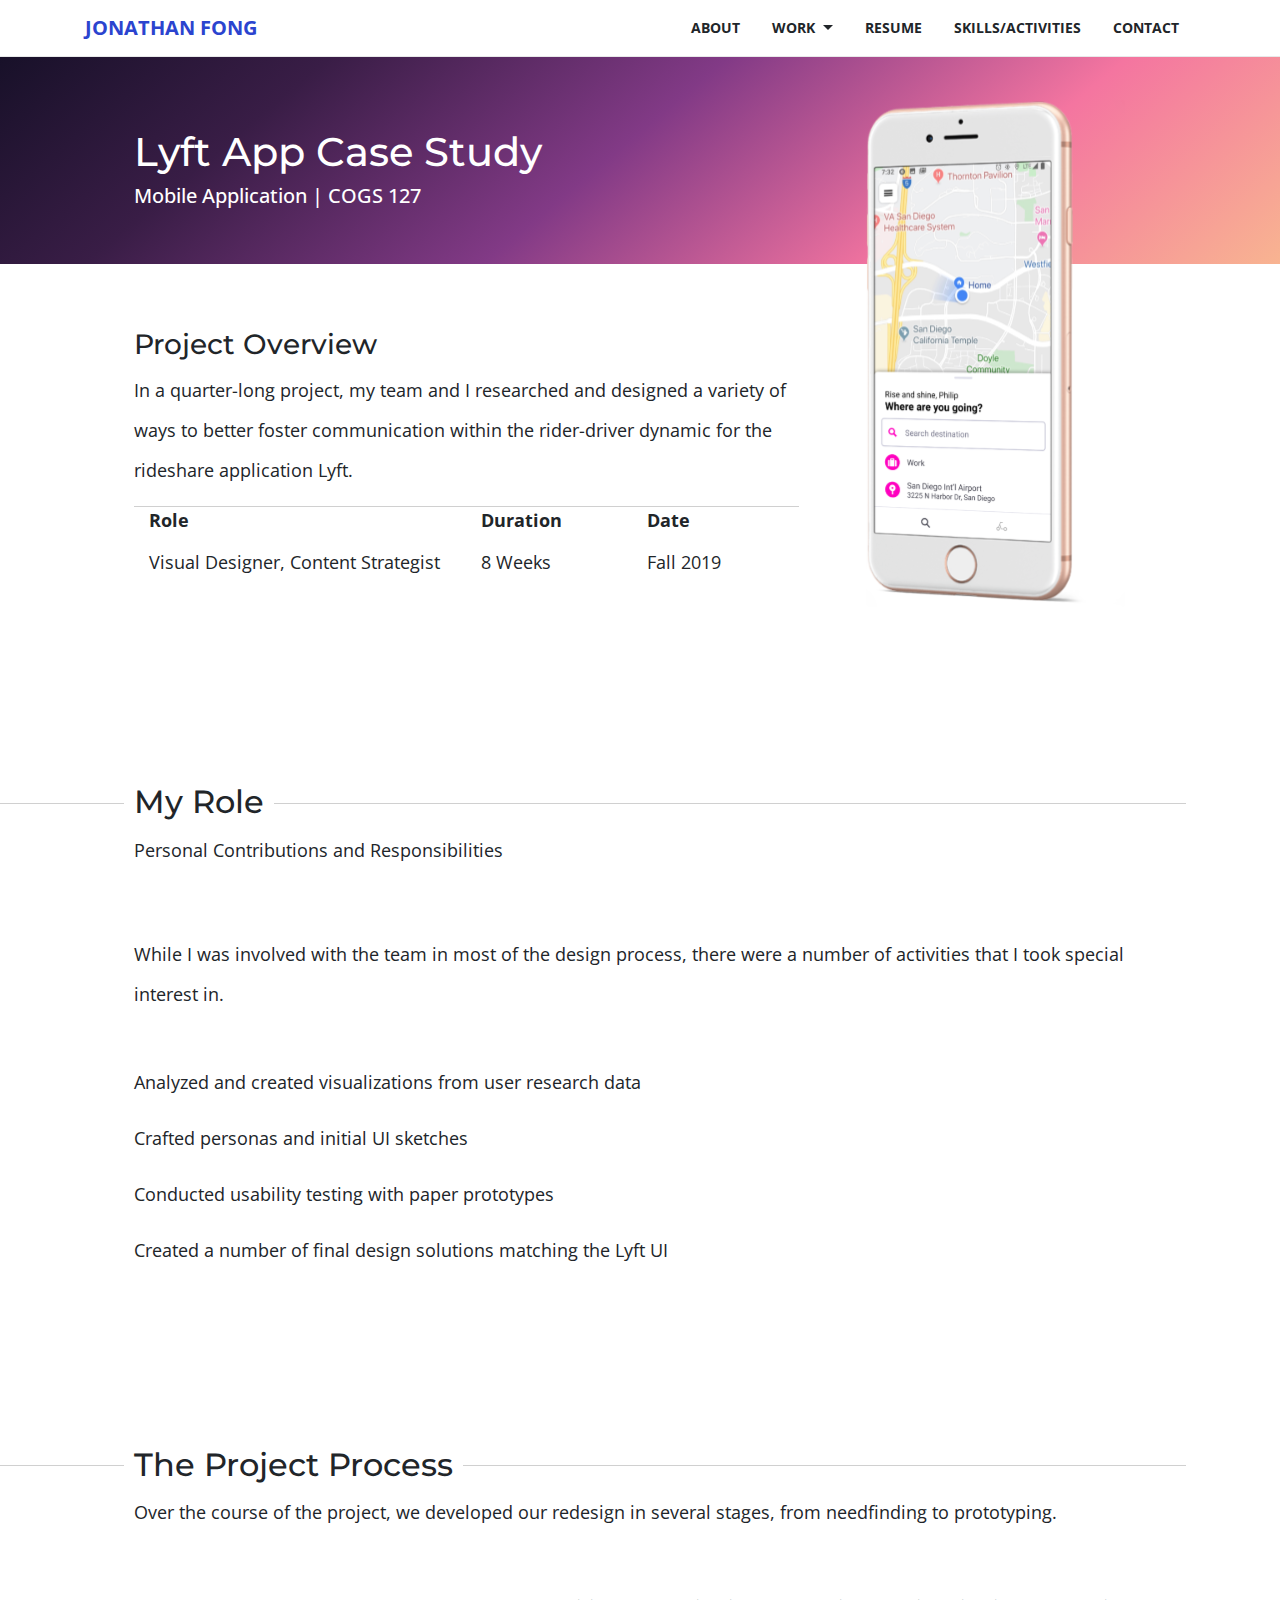
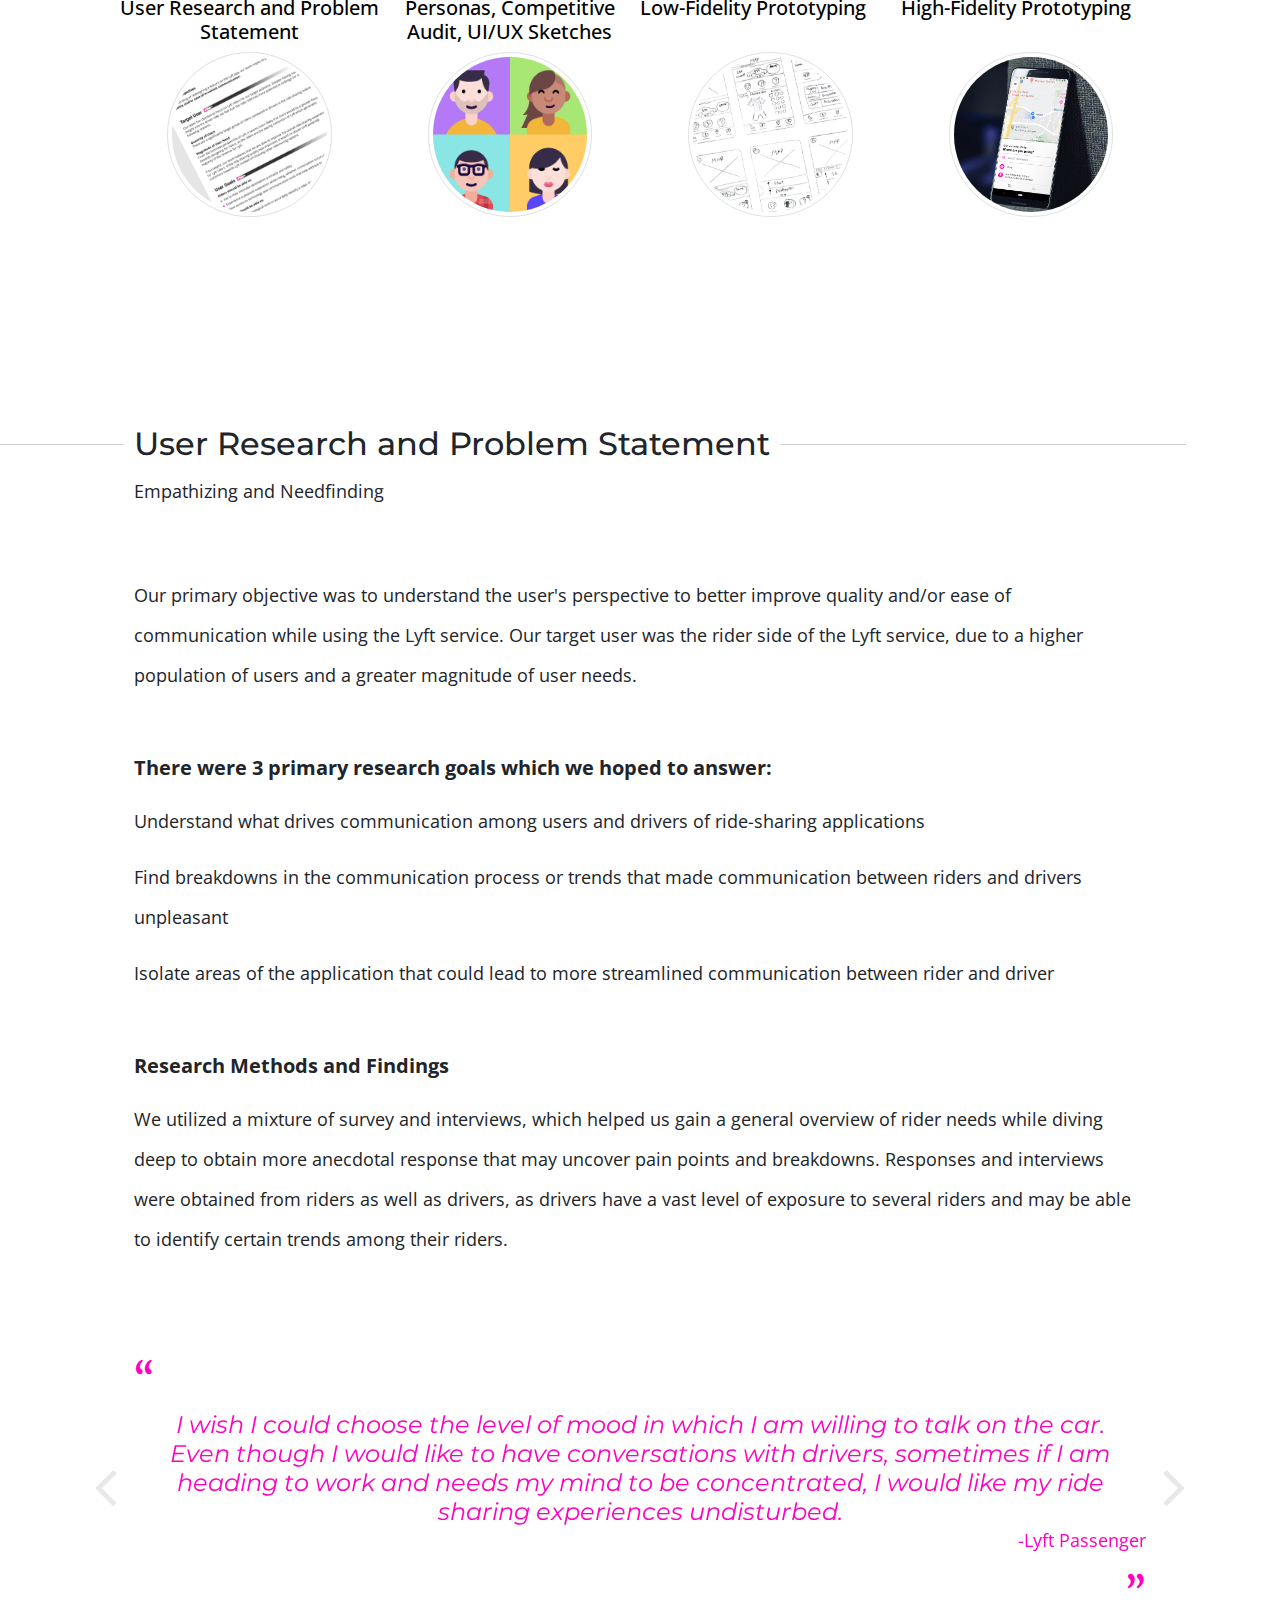
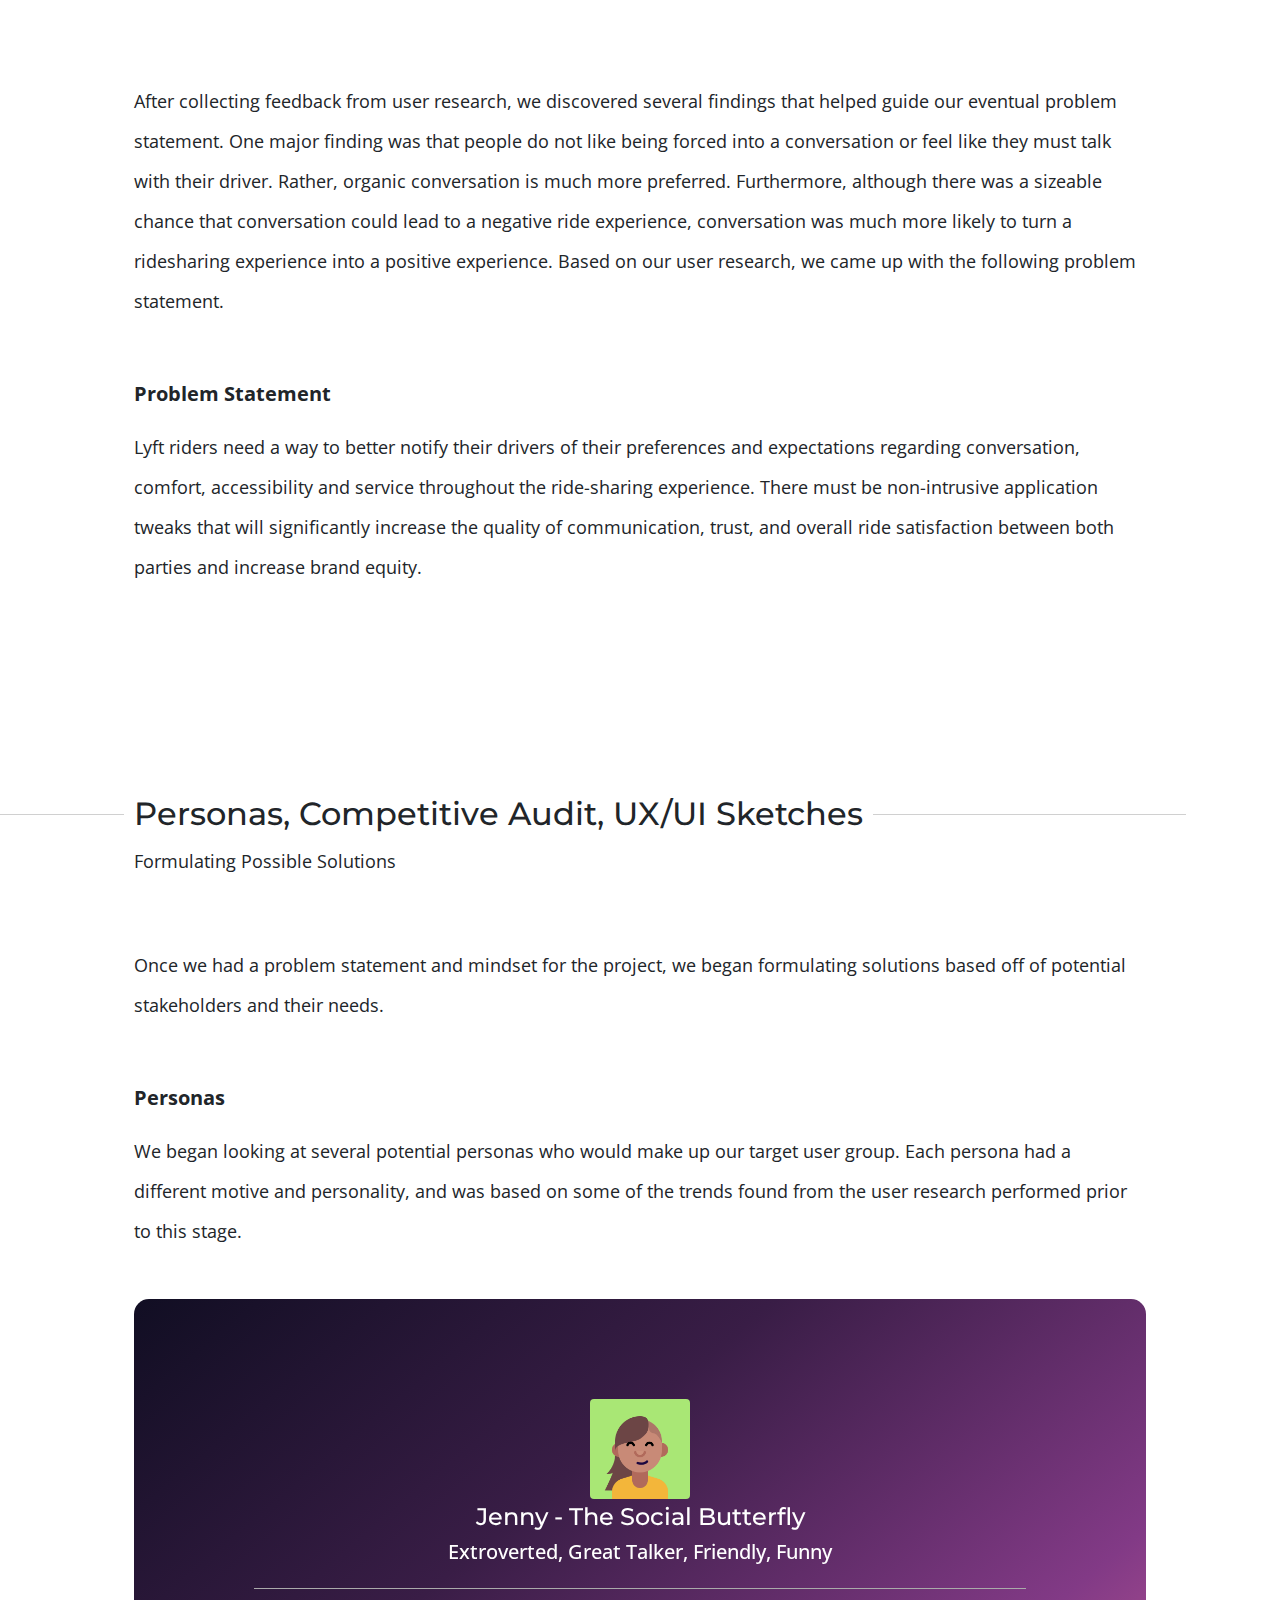
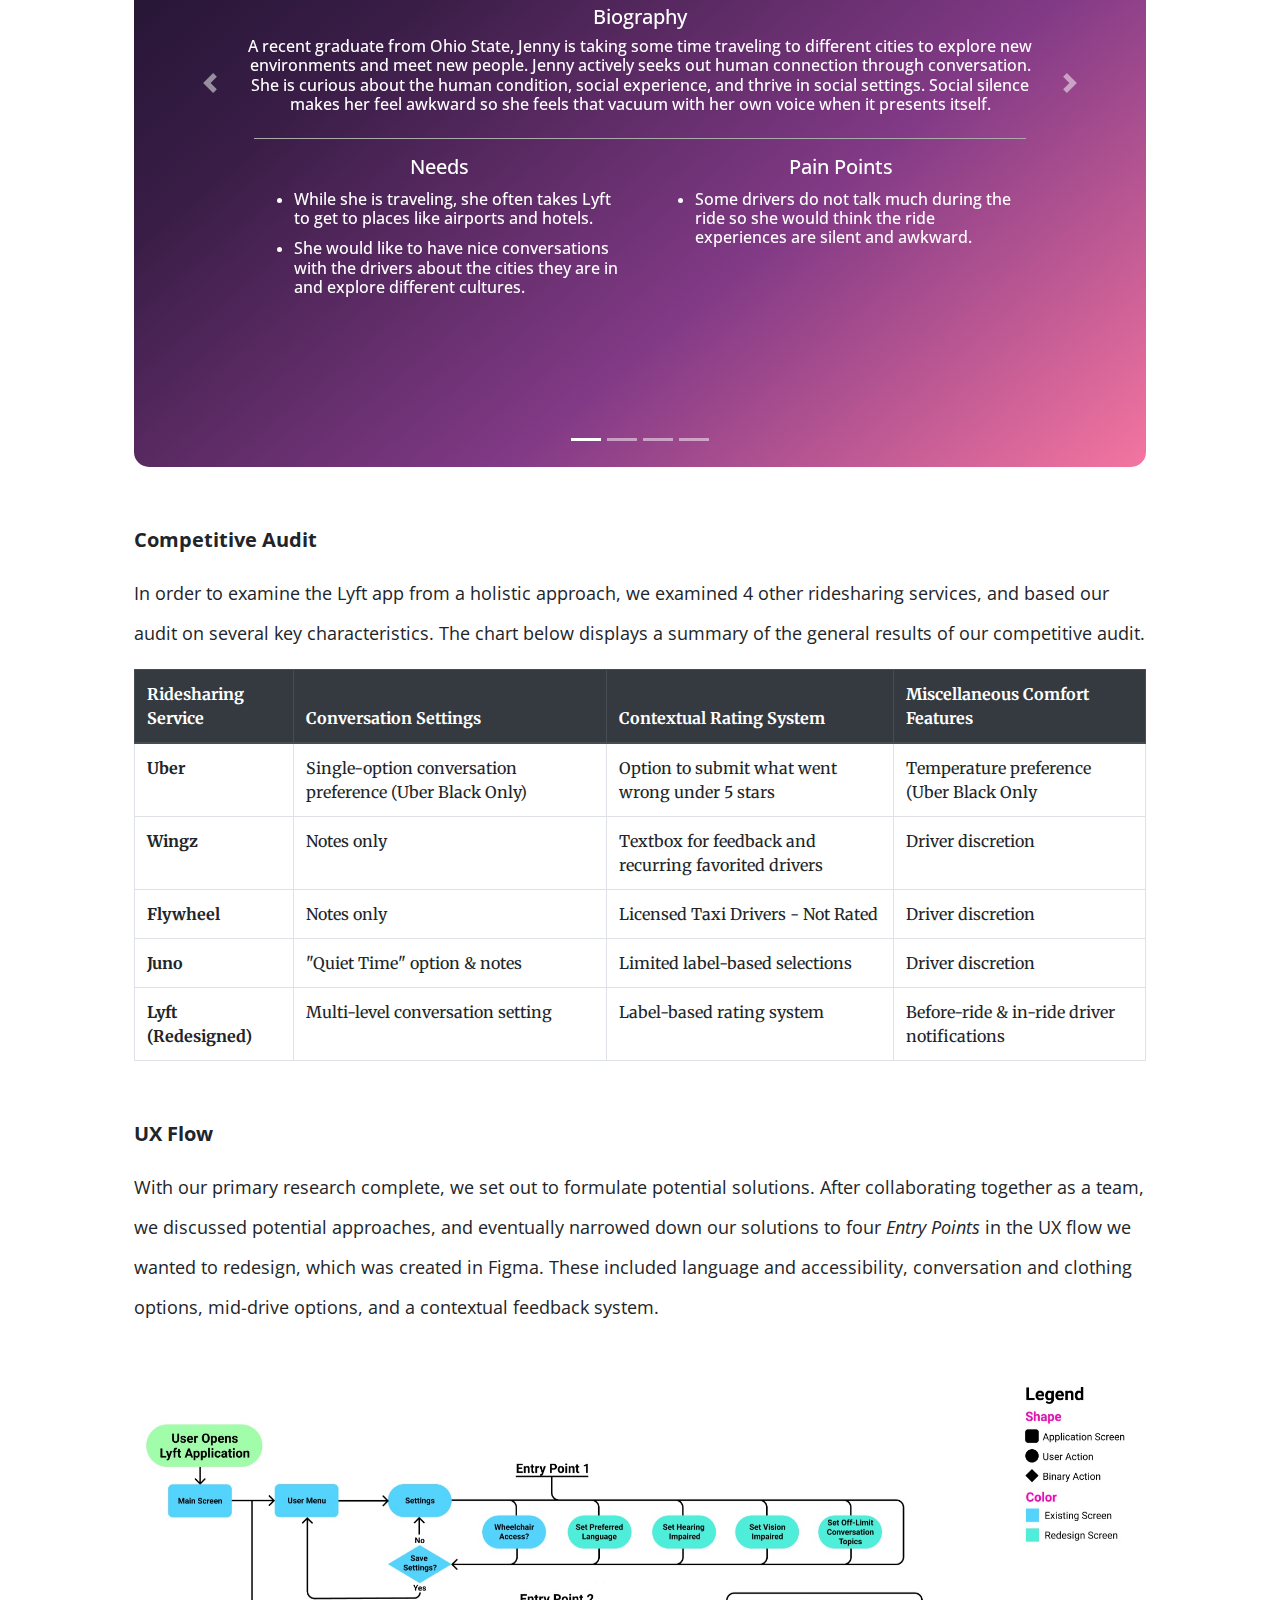
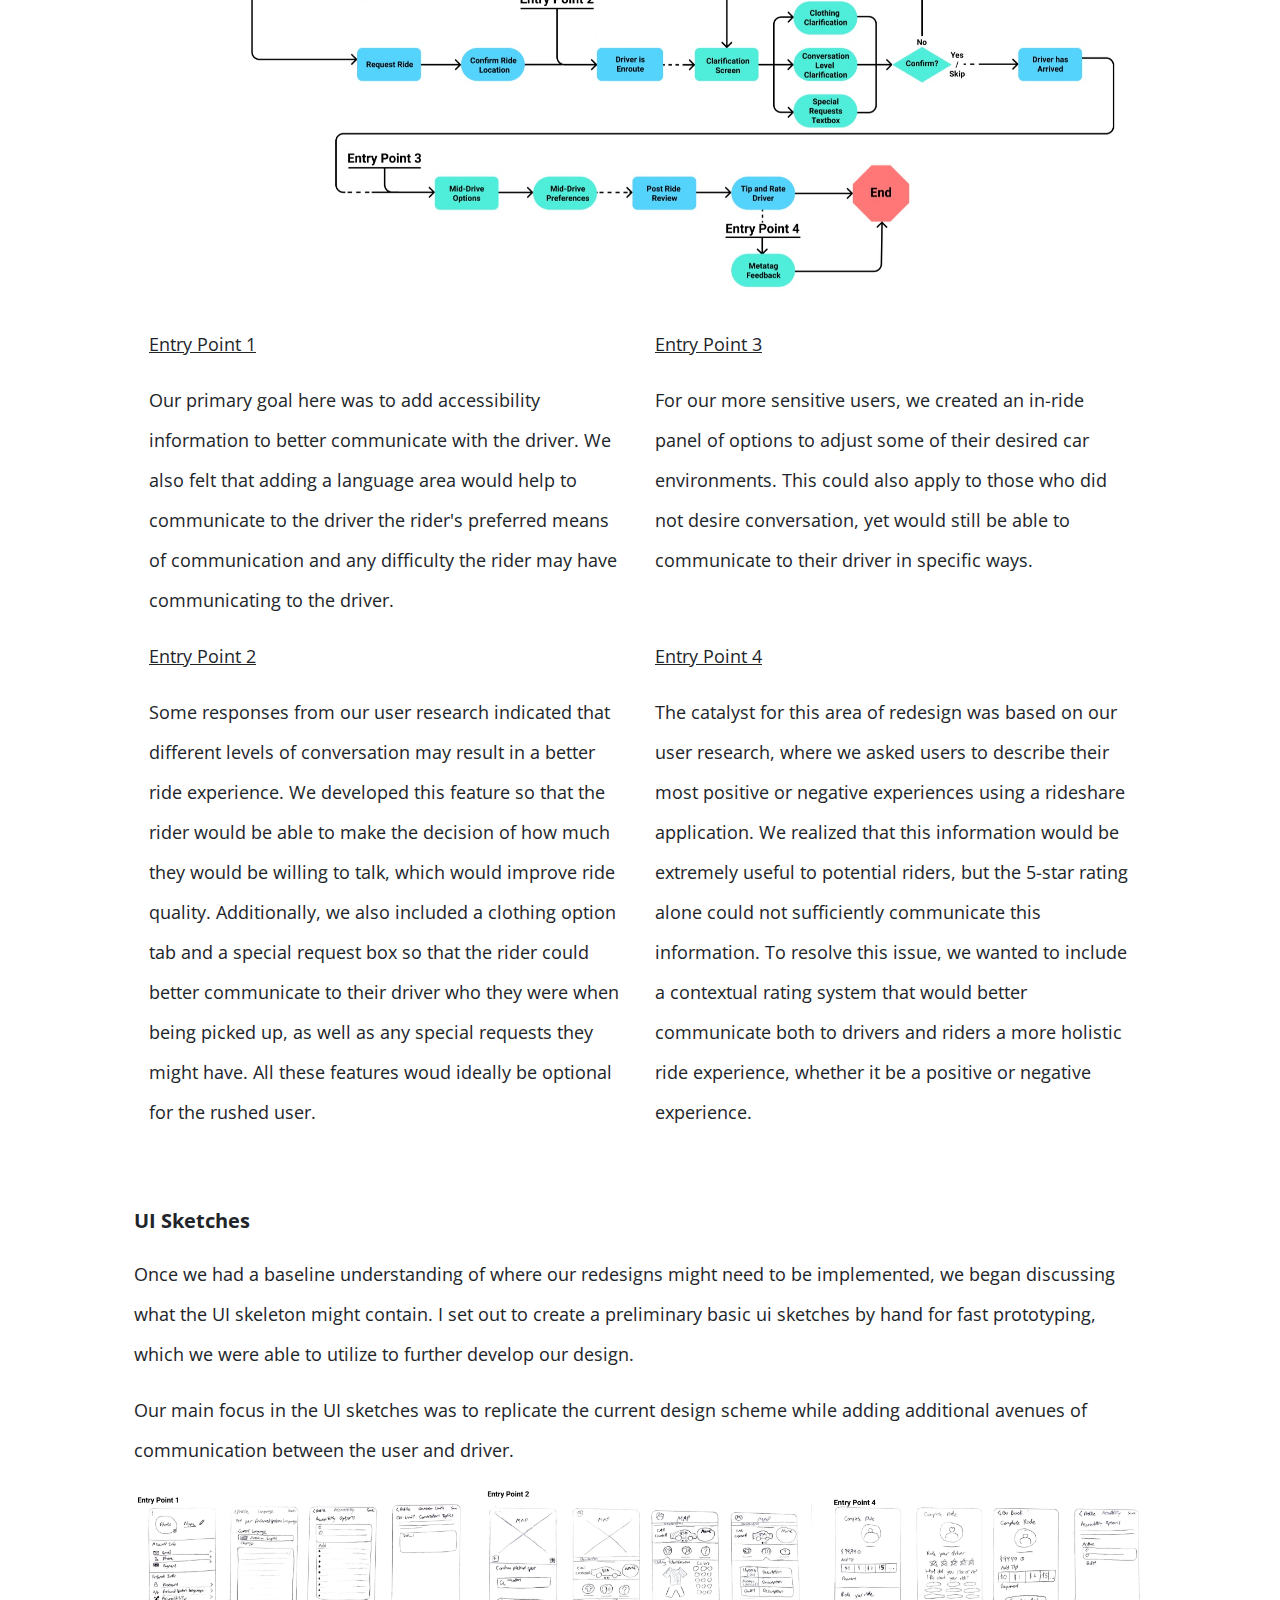
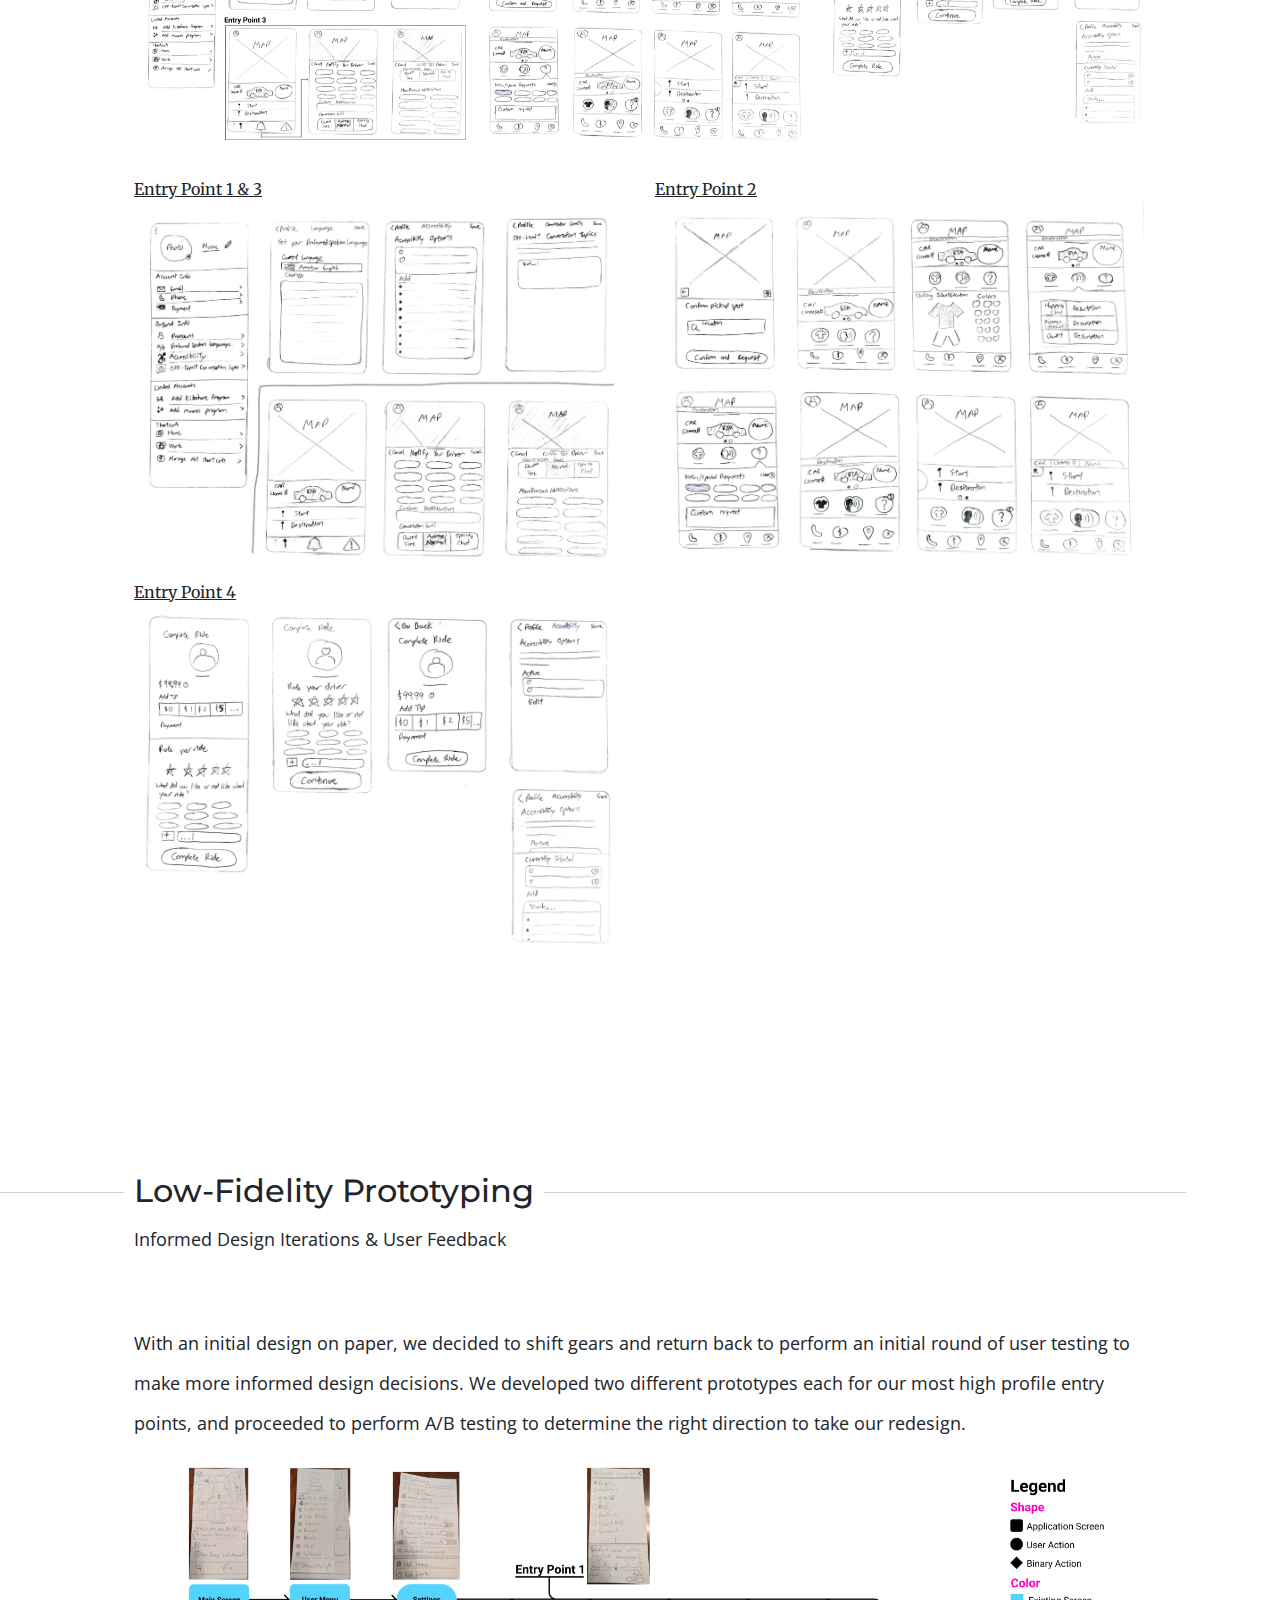
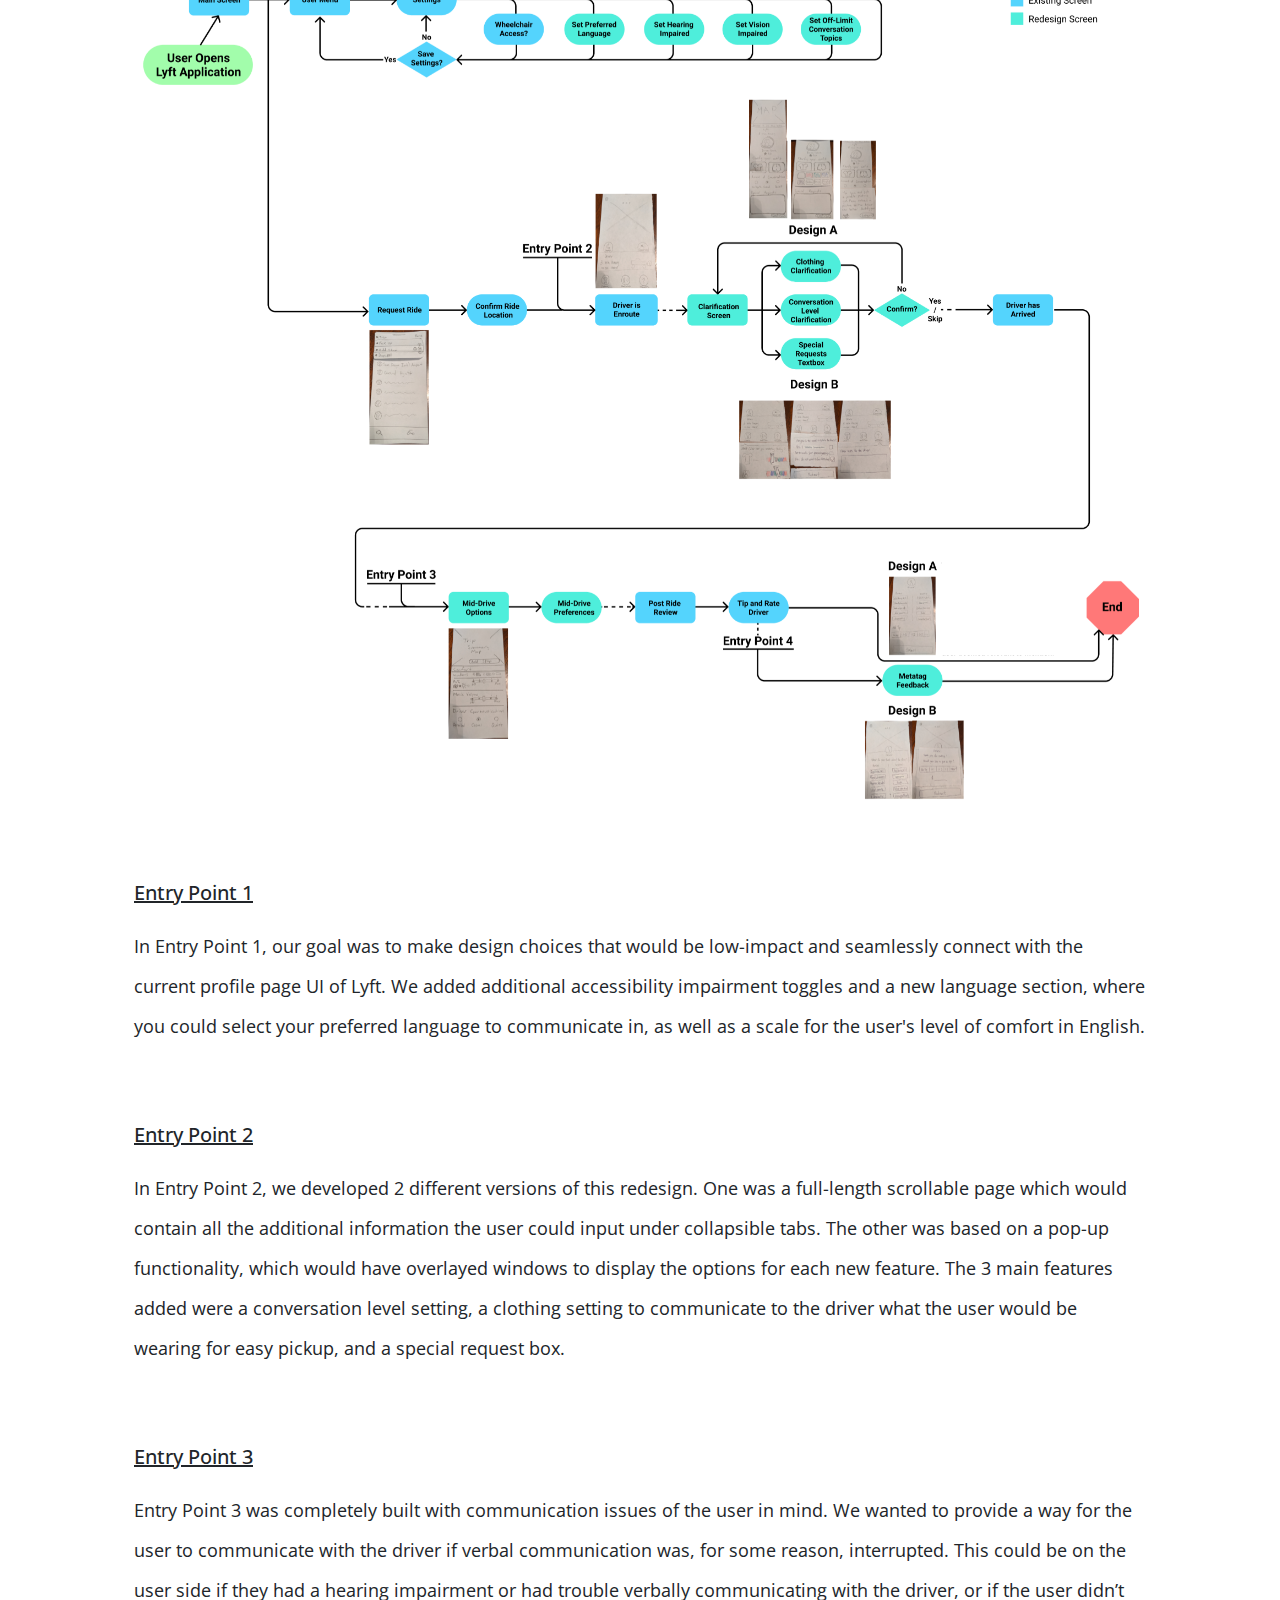
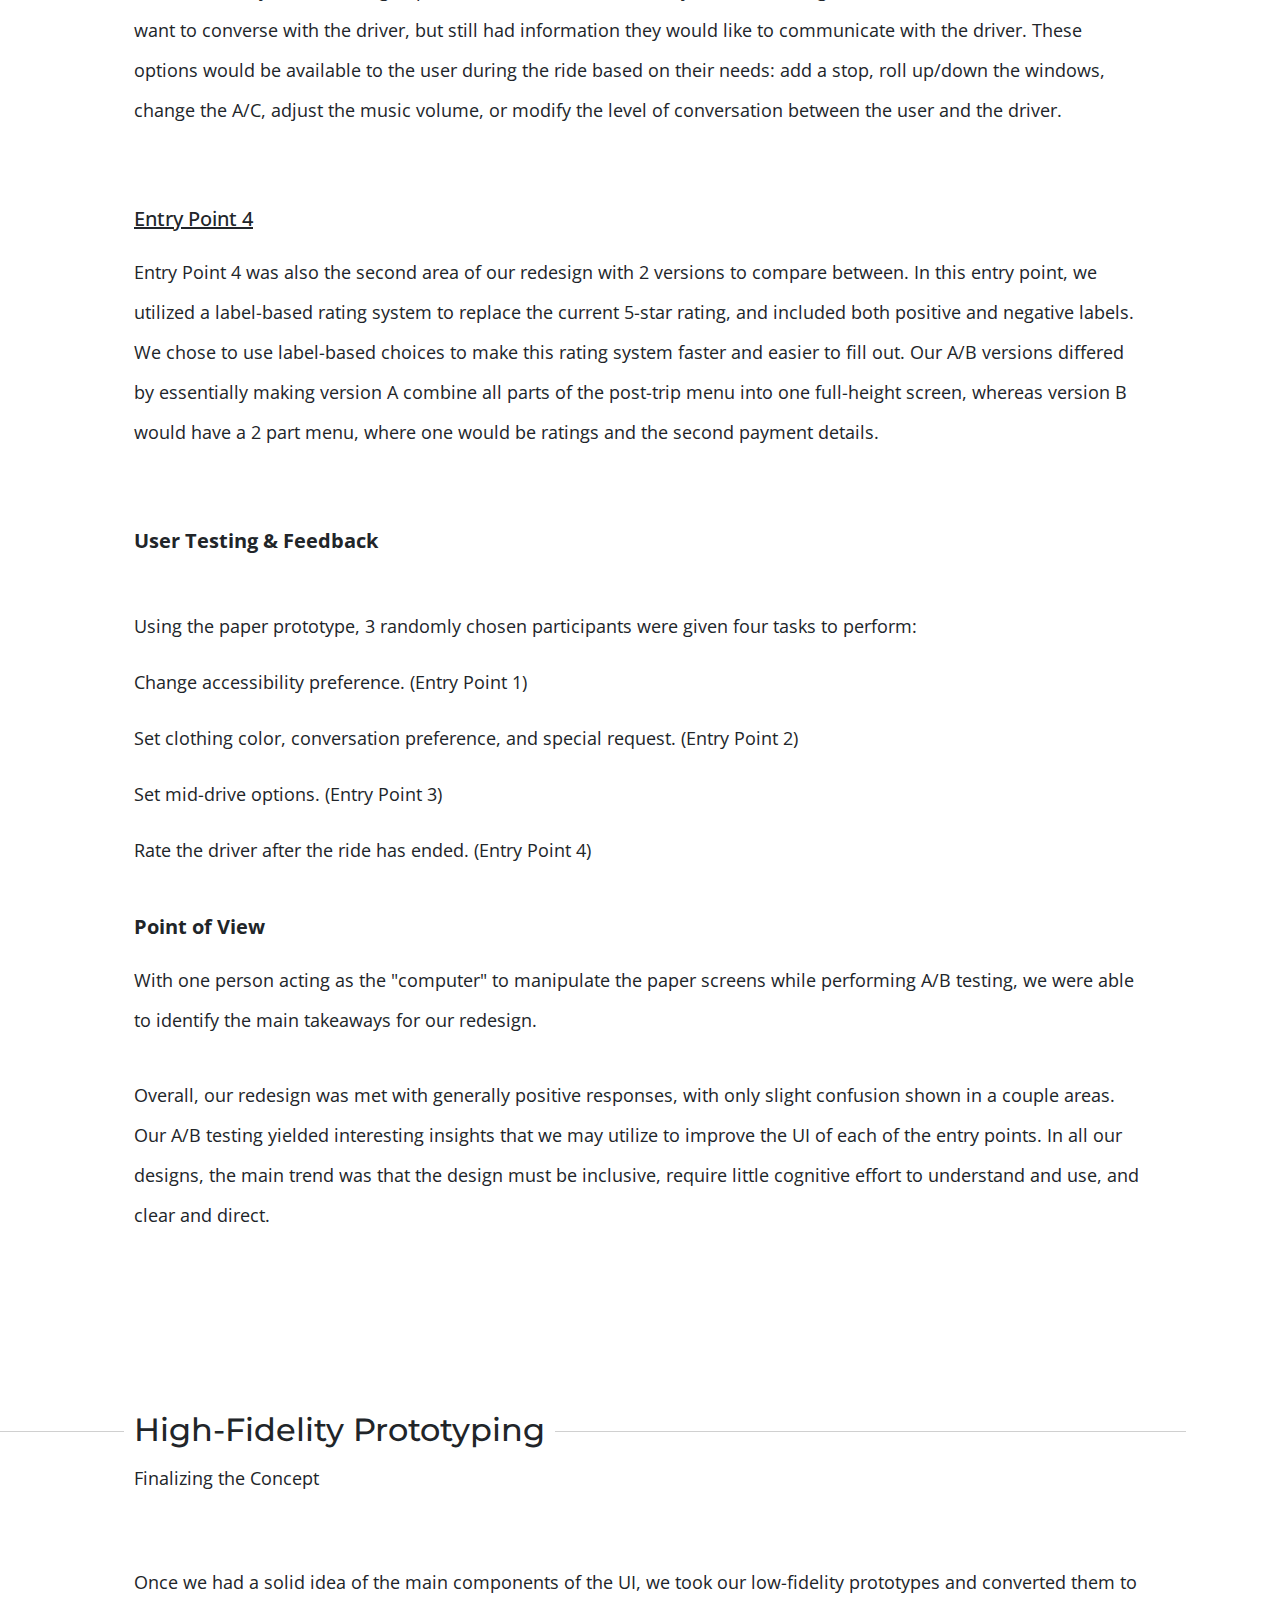
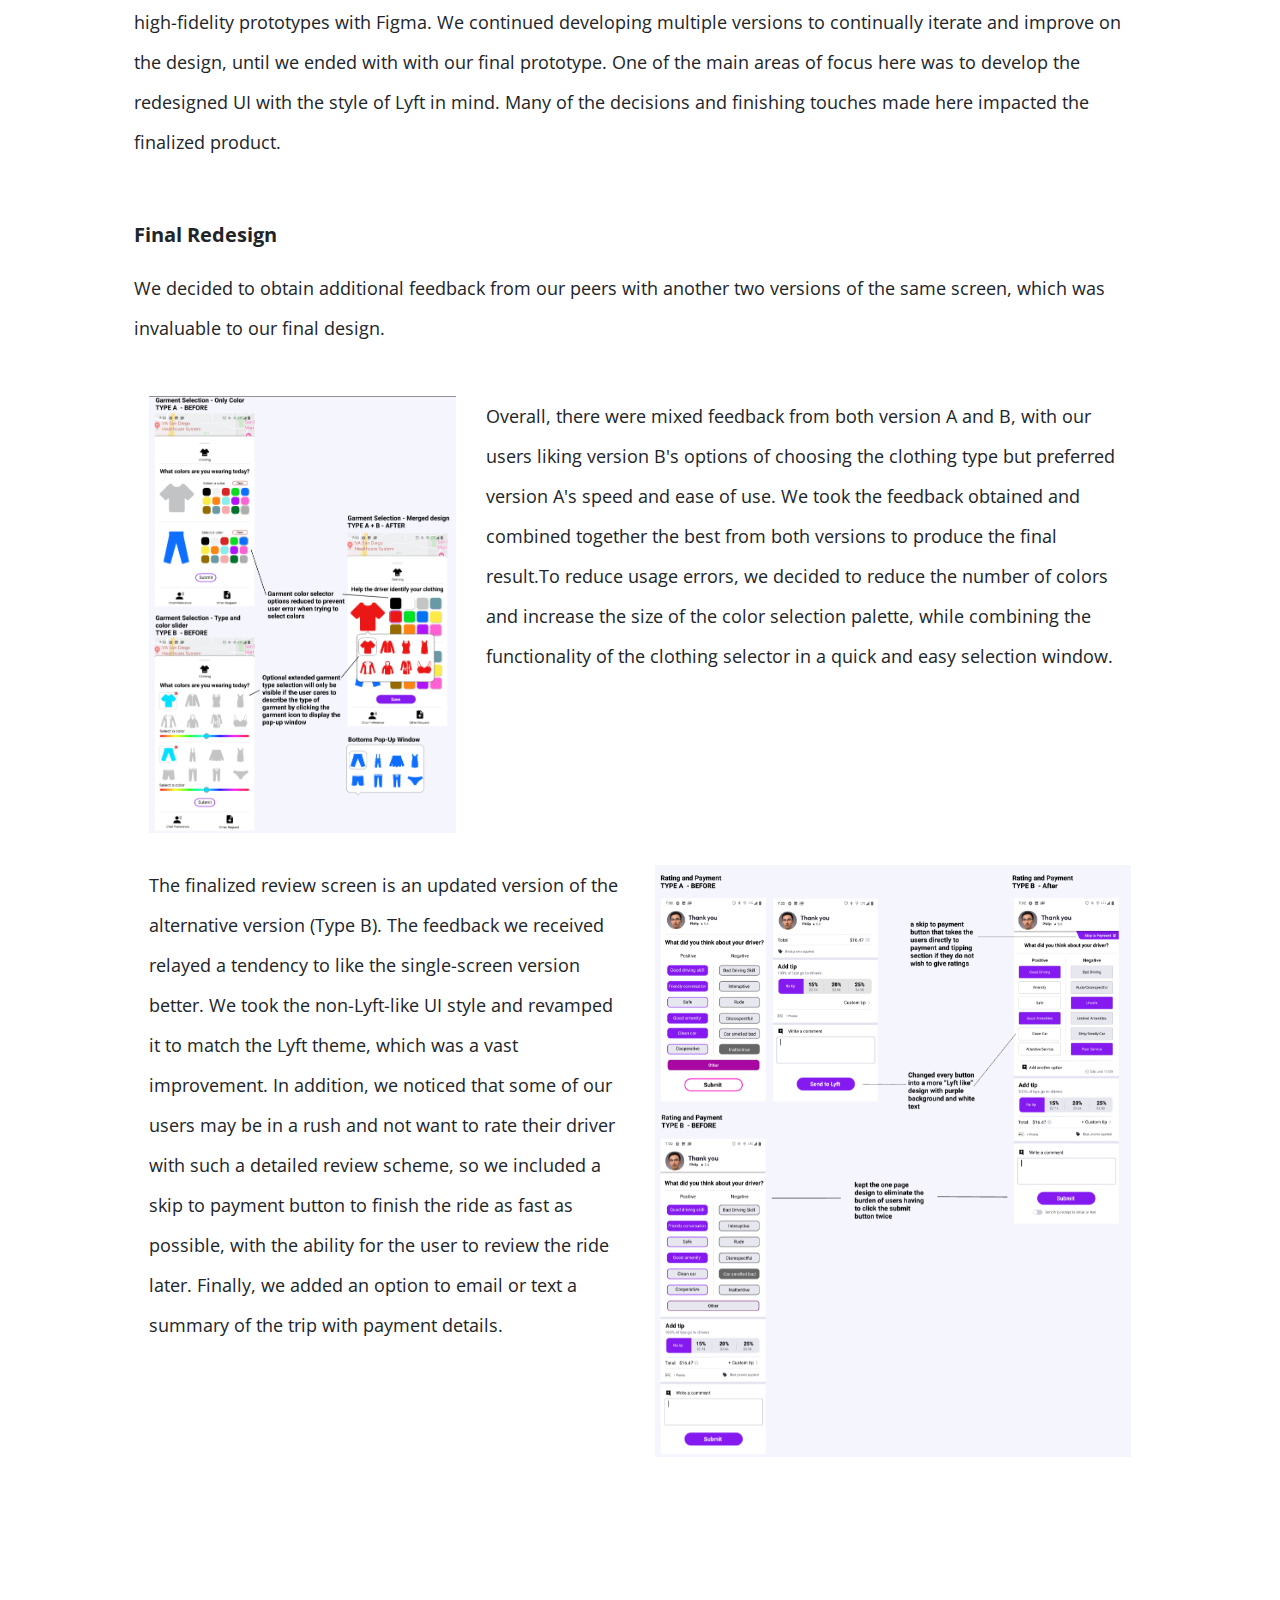
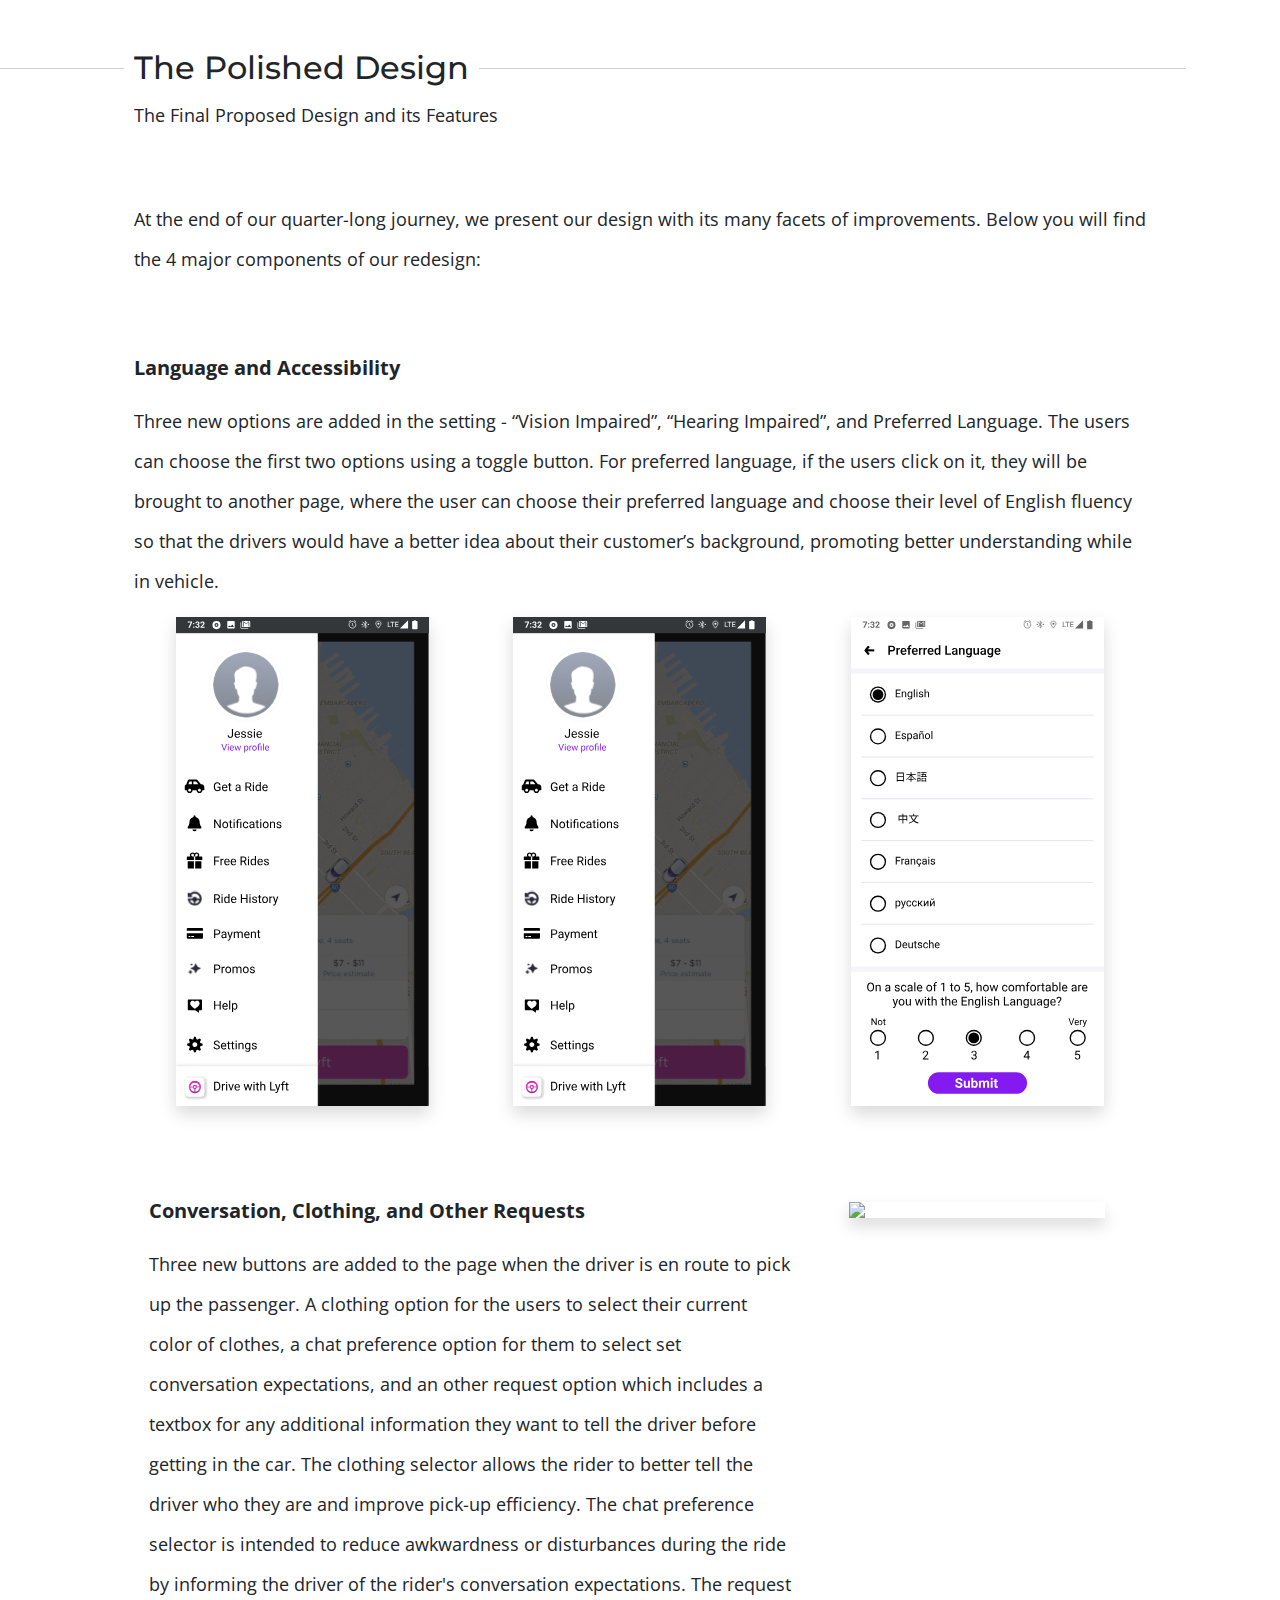
==== commit 7e5495e3: "style stuff" ====
--- a/project.html
+++ b/project.html
@@ -121,11 +121,11 @@
             </div>
           </div>
           <div class="row mx-auto">
-            <div class="col-7 project-overview-info">
+            <div class="col-6 project-overview-info">
               <p><b>Role</b></p>
-              <p>Visual Designer, Data Analyst</p>
-            </div>
-            <div class="col-2 project-overview-info">
+              <p>Visual Designer, Content Strategist</p>
+            </div>
+            <div class="col-3 project-overview-info">
               <p><b>Duration</b></p>
               <p>8 Weeks</p>
             </div>
@@ -304,20 +304,20 @@
           <div id="carousel-quotes" class="carousel slide" data-ride="carousel">
             <h1 id="qmarks-l"><b>“ </b></h1>
             <div class="carousel-inner" id="q-carousel-get-h">
-              <div class="carousel-item active" data-interval="10000">
+              <div class="carousel-item active" data-interval="8000">
                 <div class="quote-item">
                   <h4>I wish I could choose the level of mood in which I am willing to talk on the car. Even
                     though I would like to have conversations with drivers, sometimes if I am heading to work and needs
                     my mind to be concentrated, I would like my ride sharing experiences undisturbed.</h4>
-                  <p style="text-align: right">-Lyft Passenger</p>
+                  <p class="quote-who" style="text-align: right">-Lyft Passenger</p>
                 </div>
               </div>
-              <div class="carousel-item" data-interval="10000">
+              <div class="carousel-item" data-interval="8000">
                 <div class="quote-item">
                   <h4>I've had good rides where I could discuss mutual interests or have had pleasant small
                     talk. It's nice when it happens, but it's not something I'm looking for in a ride-sharing
                     experience.</h4>
-                  <p style="text-align: right">-Lyft Passenger</p>
+                  <p class="quote-who" style="text-align: right">-Lyft Passenger</p>
                 </div>
               </div>
             </div>
--- a/css/mystylesheet.css
+++ b/css/mystylesheet.css
@@ -745,17 +745,20 @@
   justify-content: center;
   text-align: center;
   margin: auto;
+  /* box-shadow: 1px 1px 10px -1px rgba(240, 95, 64, 0.2); */
 }
 
 #qmarks-l {
   text-align: left;
   text-emphasis: 1em;
   color: #ff00bf;
+  font-family: 'Merriweather', 'Helvetica Neue', Arial, sans-serif;
 }
 #qmarks-r {
   text-align: right;
   text-emphasis: 1em;
   color: #ff00bf;
+  font-family: 'Merriweather', 'Helvetica Neue', Arial, sans-serif;
 }
 
 #carousel-quotes > .carousel-inner > .carousel-item > .quote-item > h4 {
@@ -764,7 +767,12 @@
   margin-left: 1em;
   margin-right: 1em;
   font-weight: 400;
-  /* font-style: italic; */
+  color: #ff00bf;
+  /* color: rgba(17, 14, 35, 0.9); */
+  font-style: italic;
+}
+.quote-who {
+  color: #ff00bf;
 }
 
 .quote-controls-left {
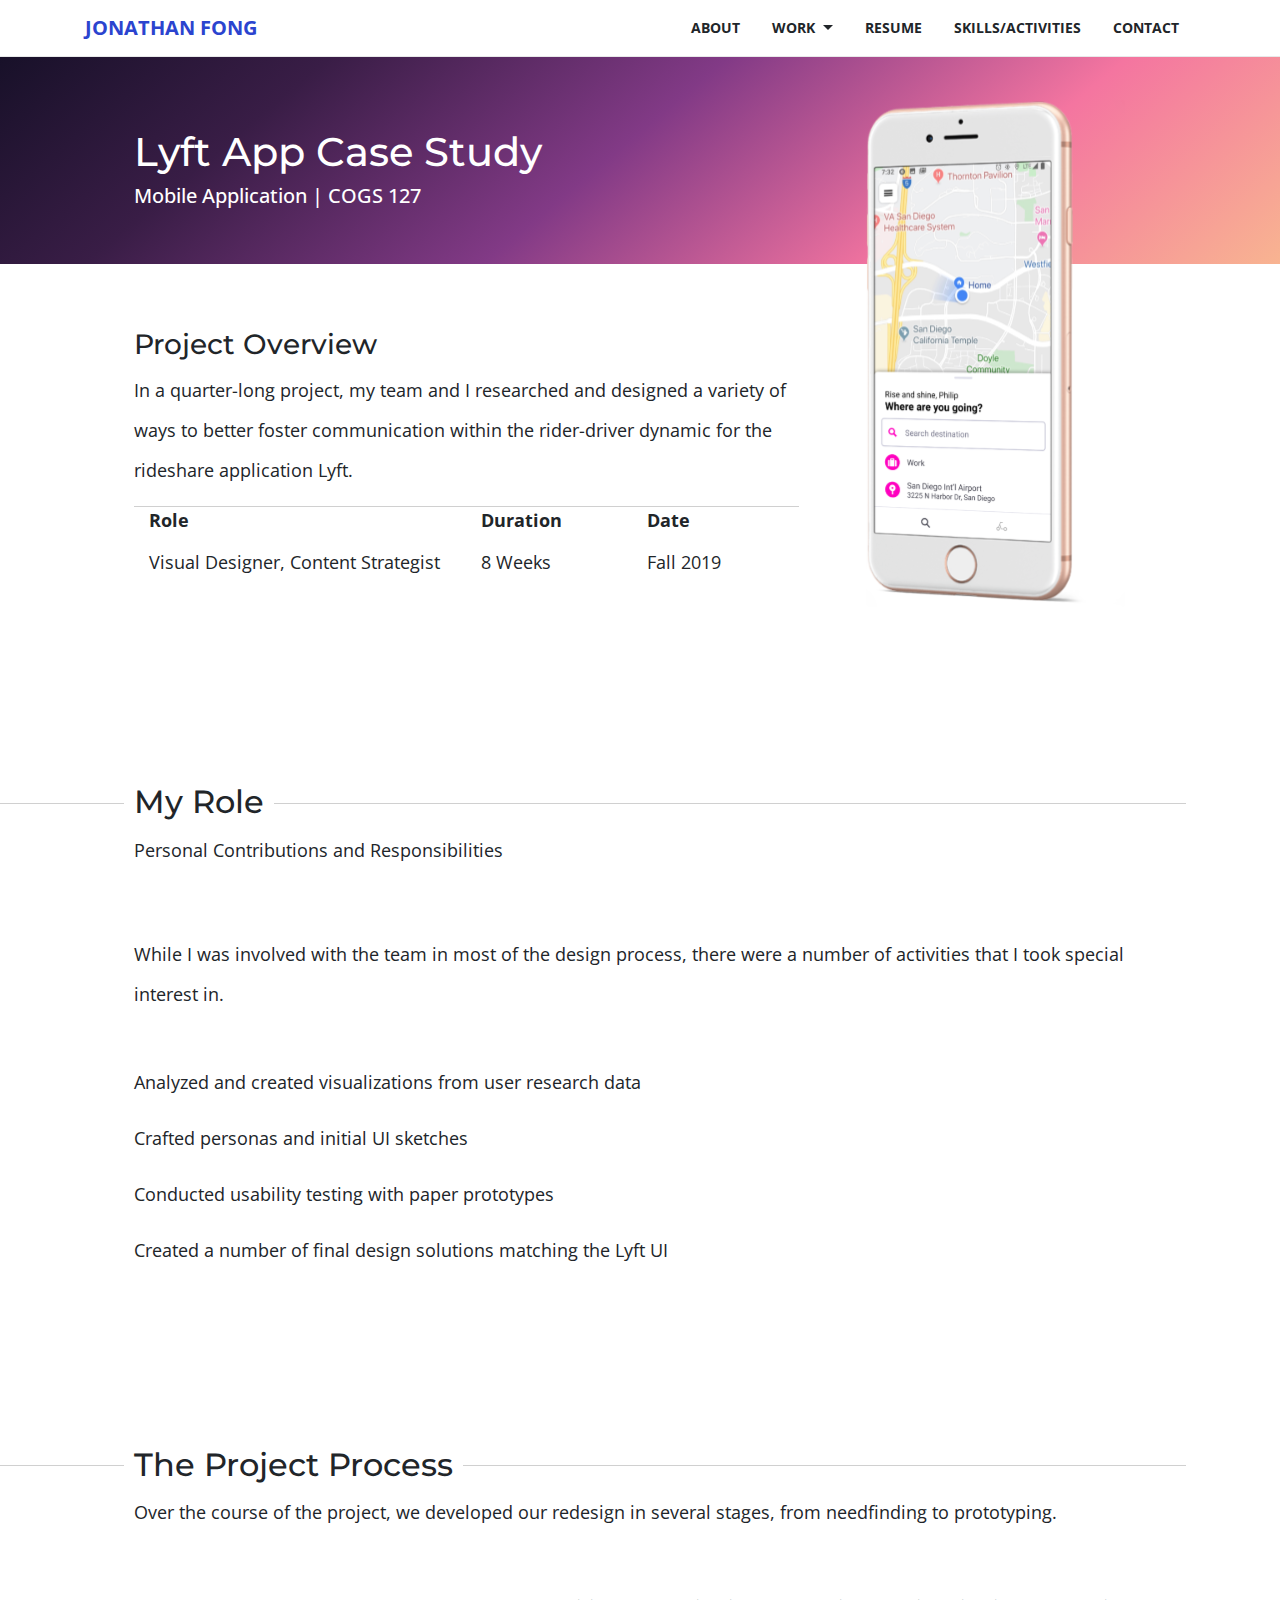
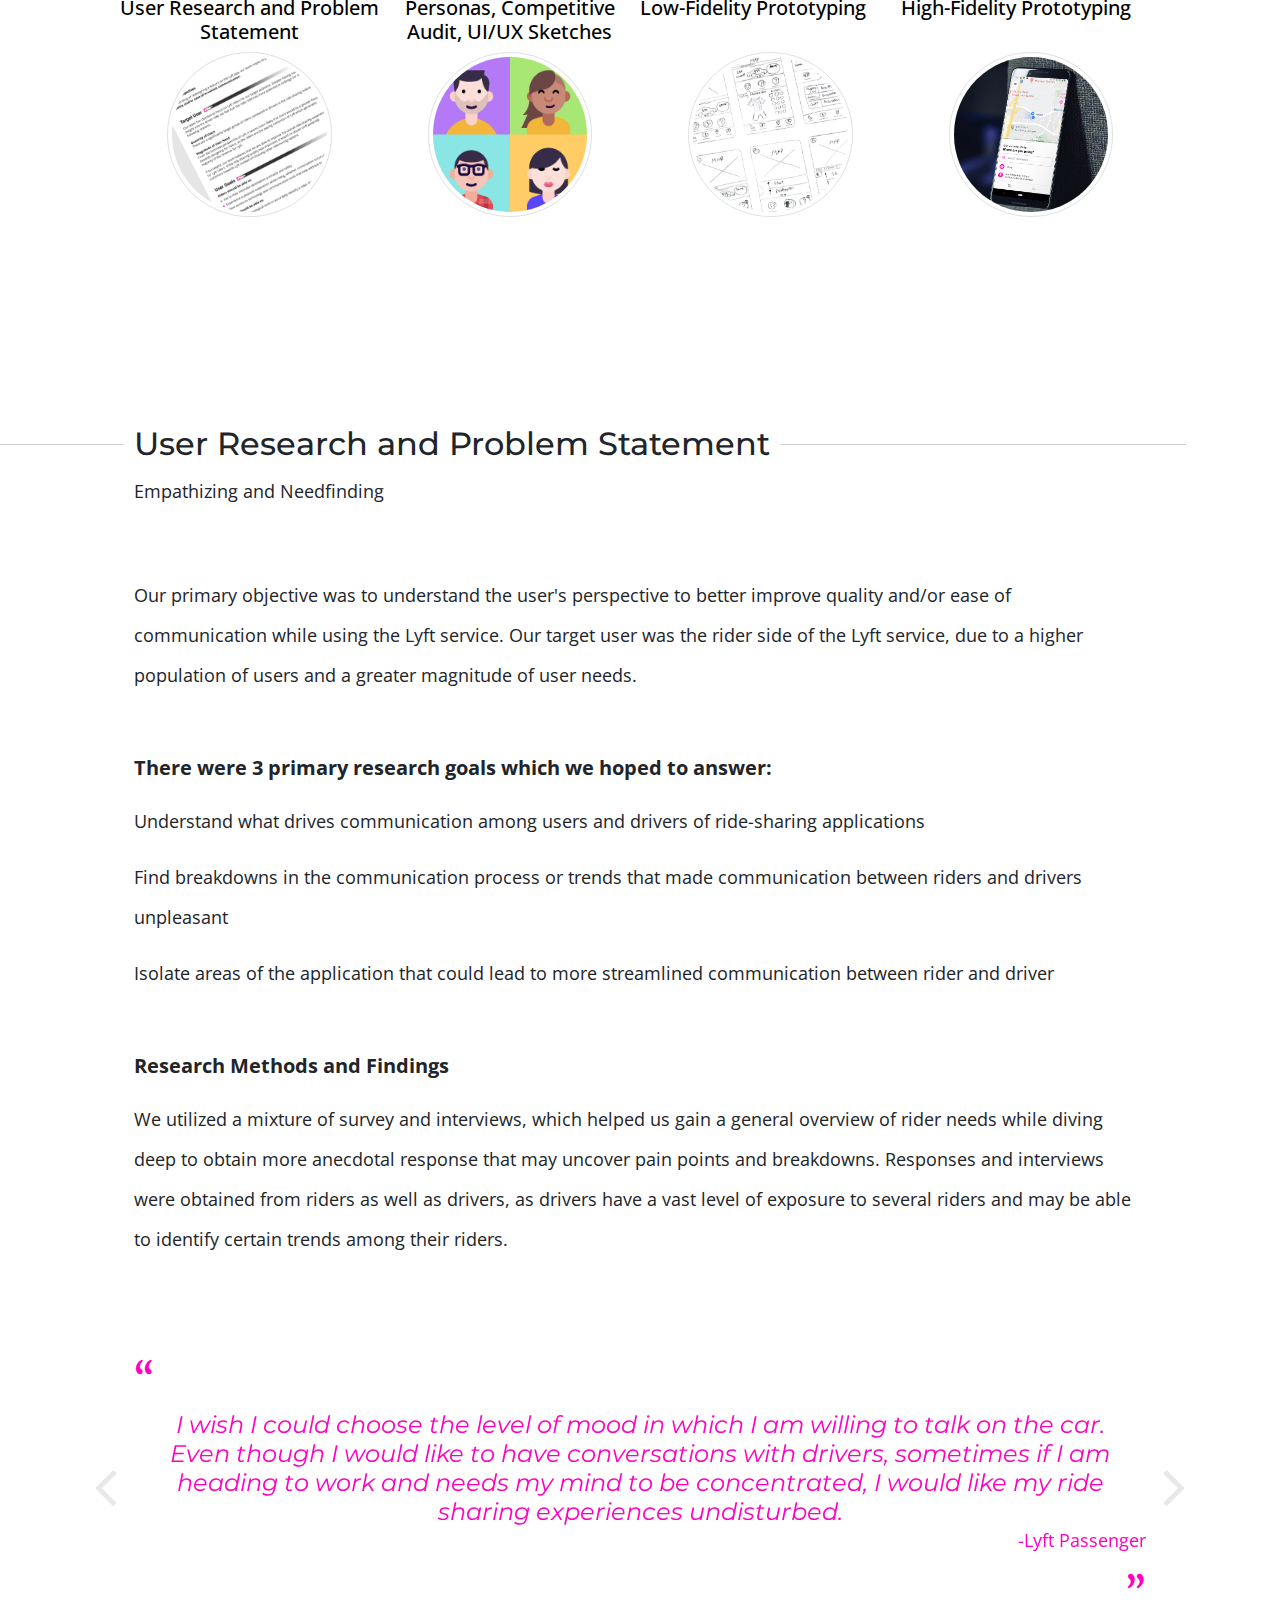
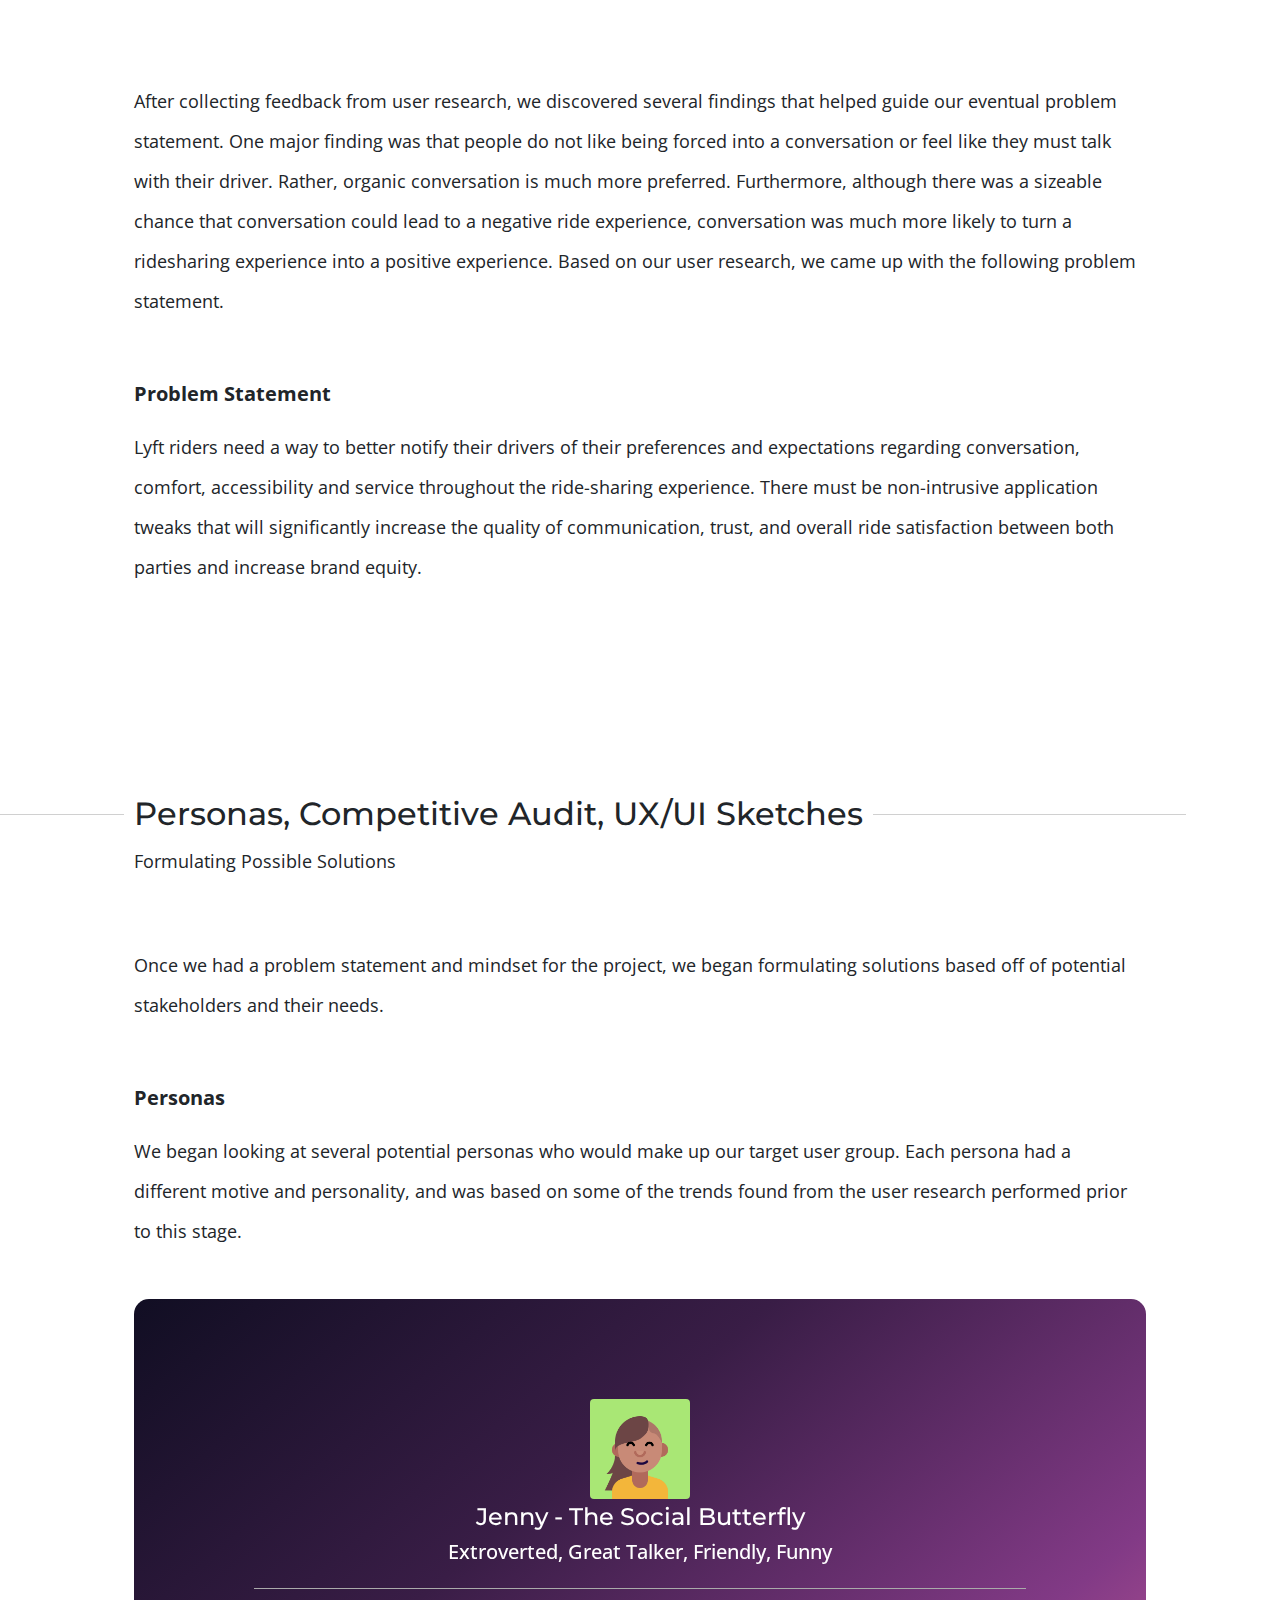
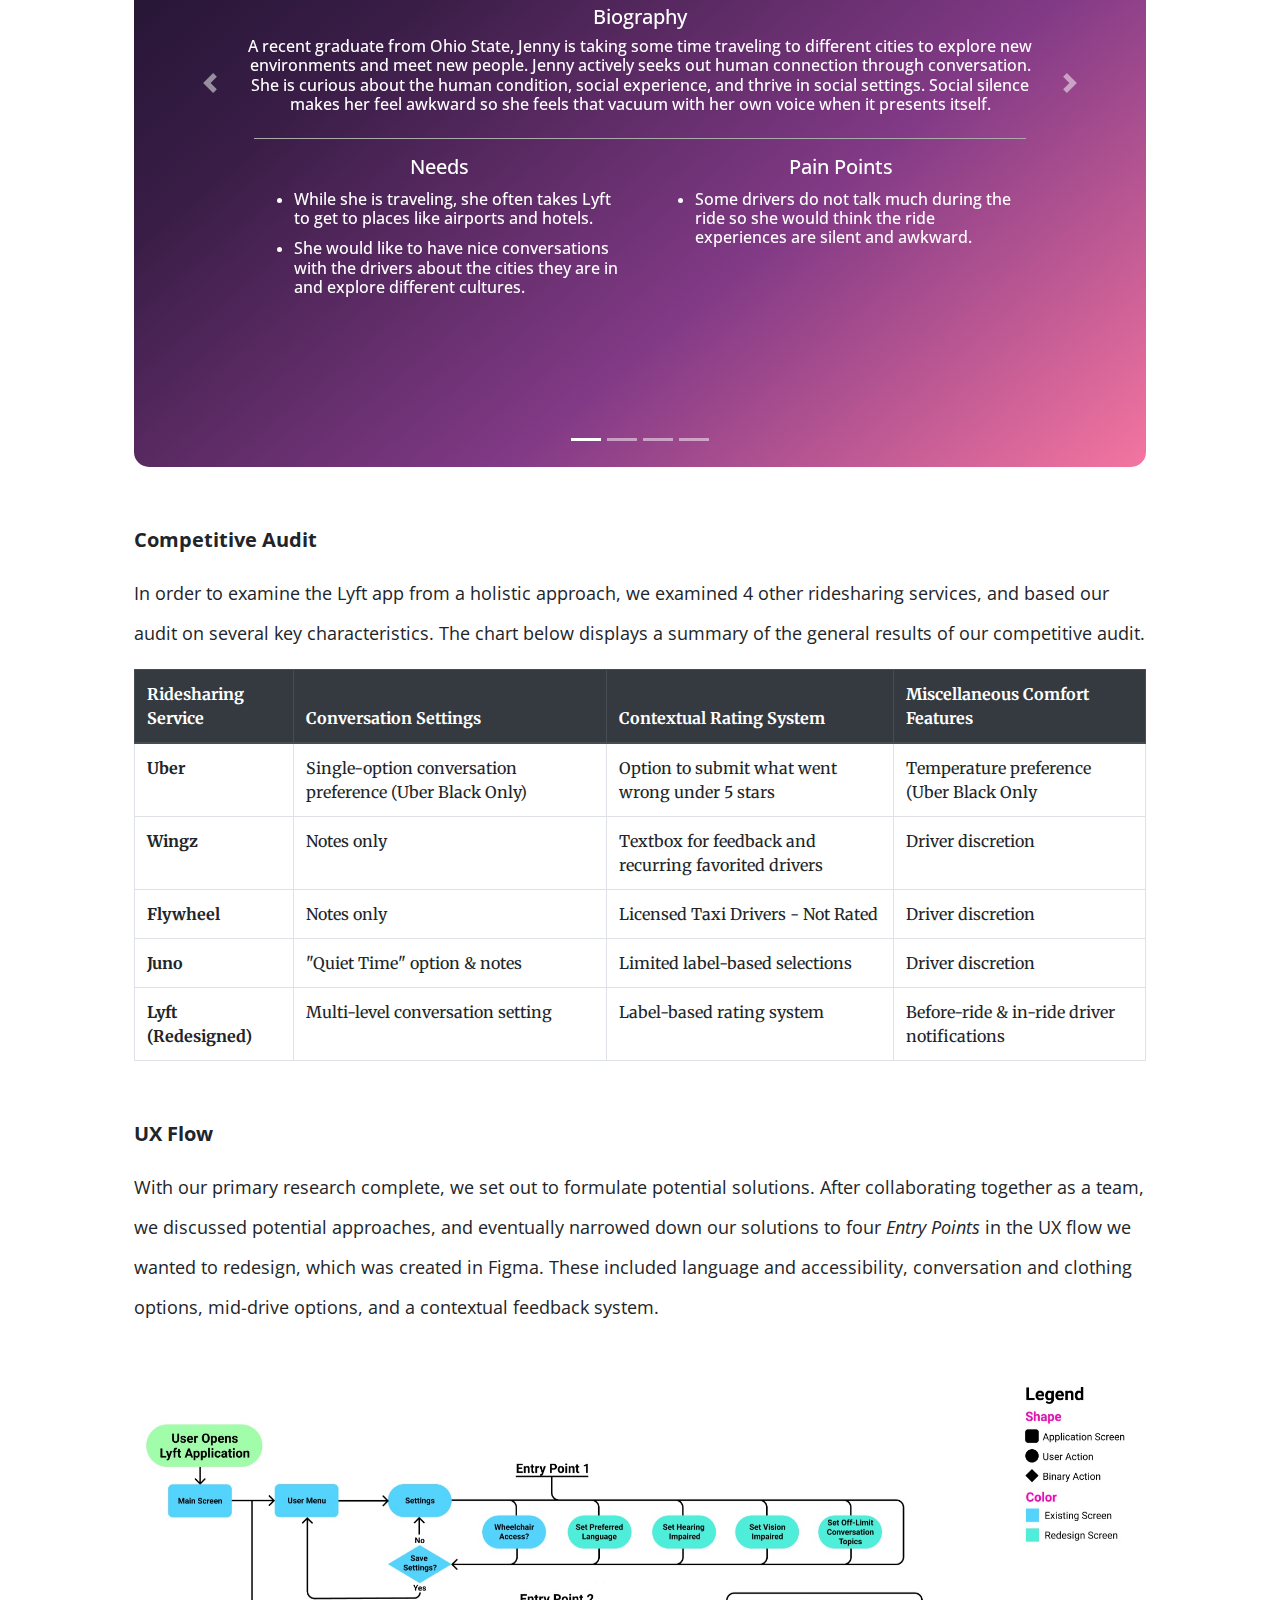
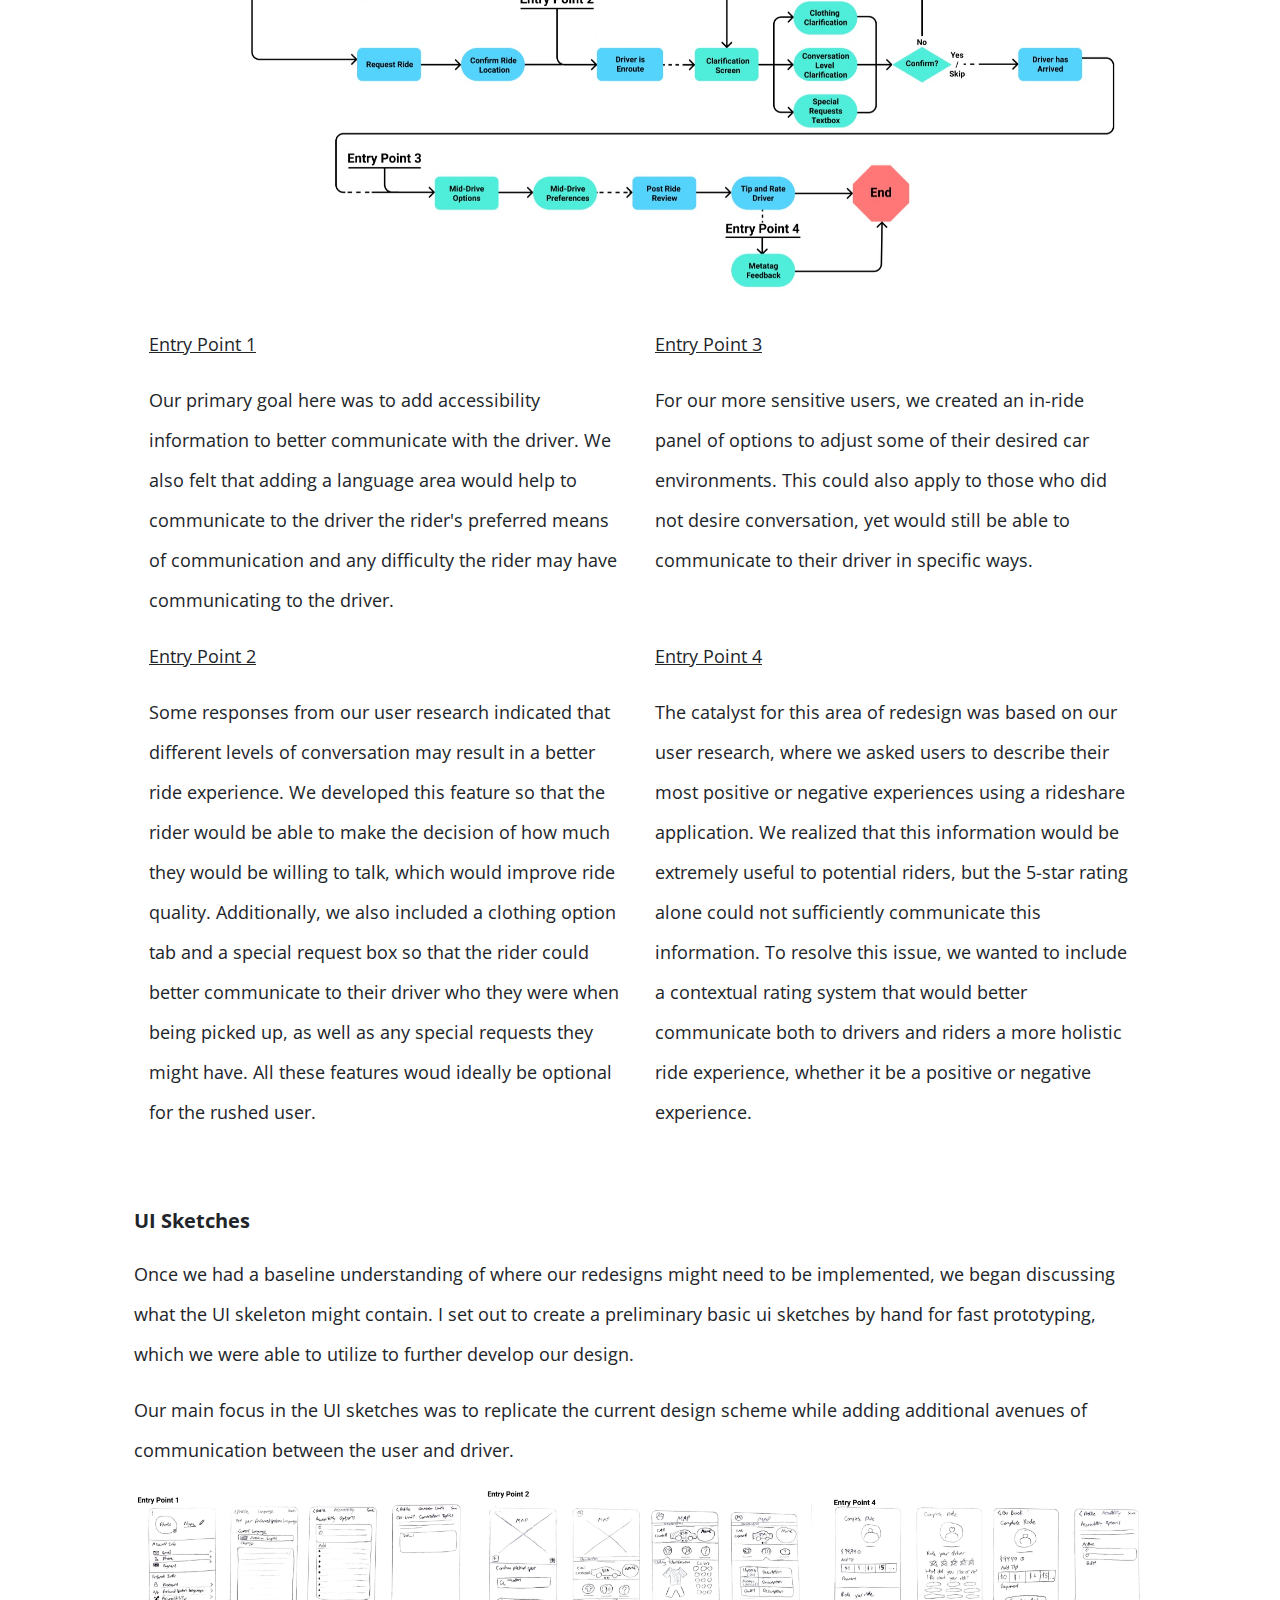
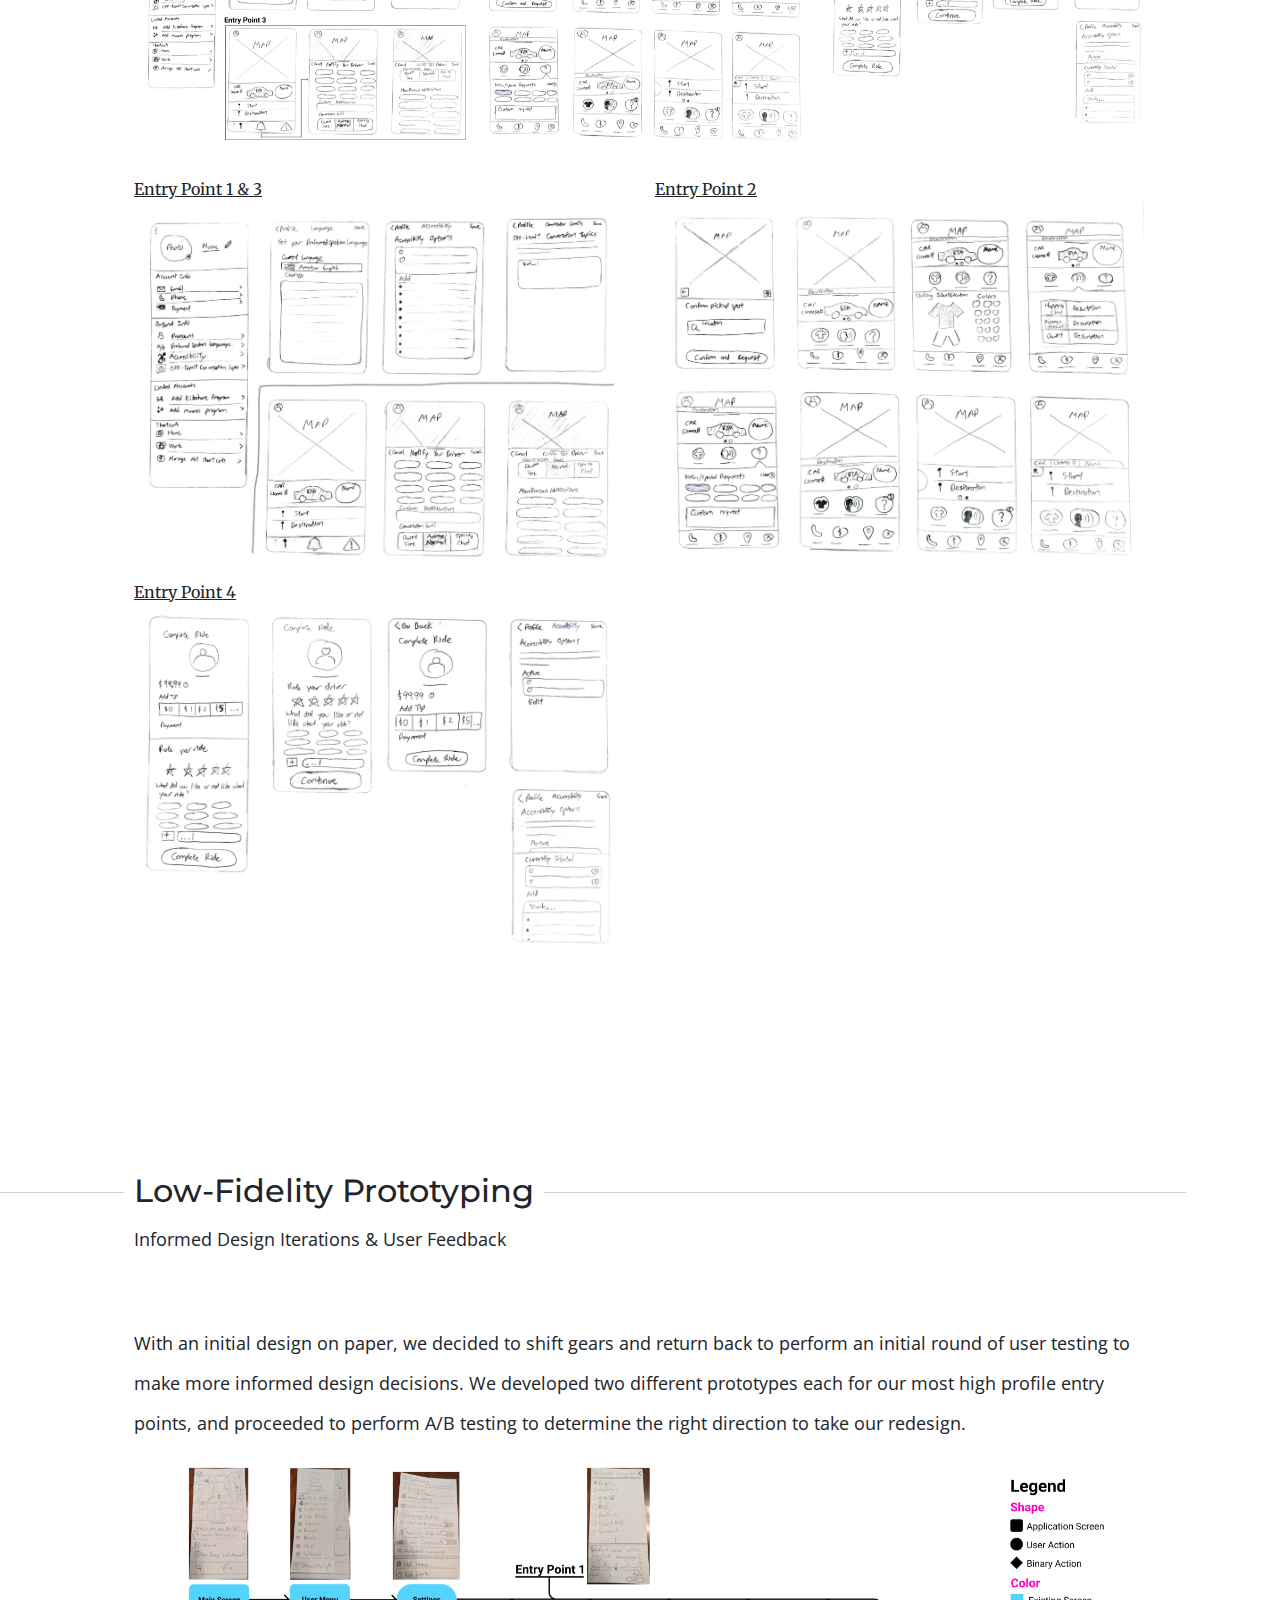
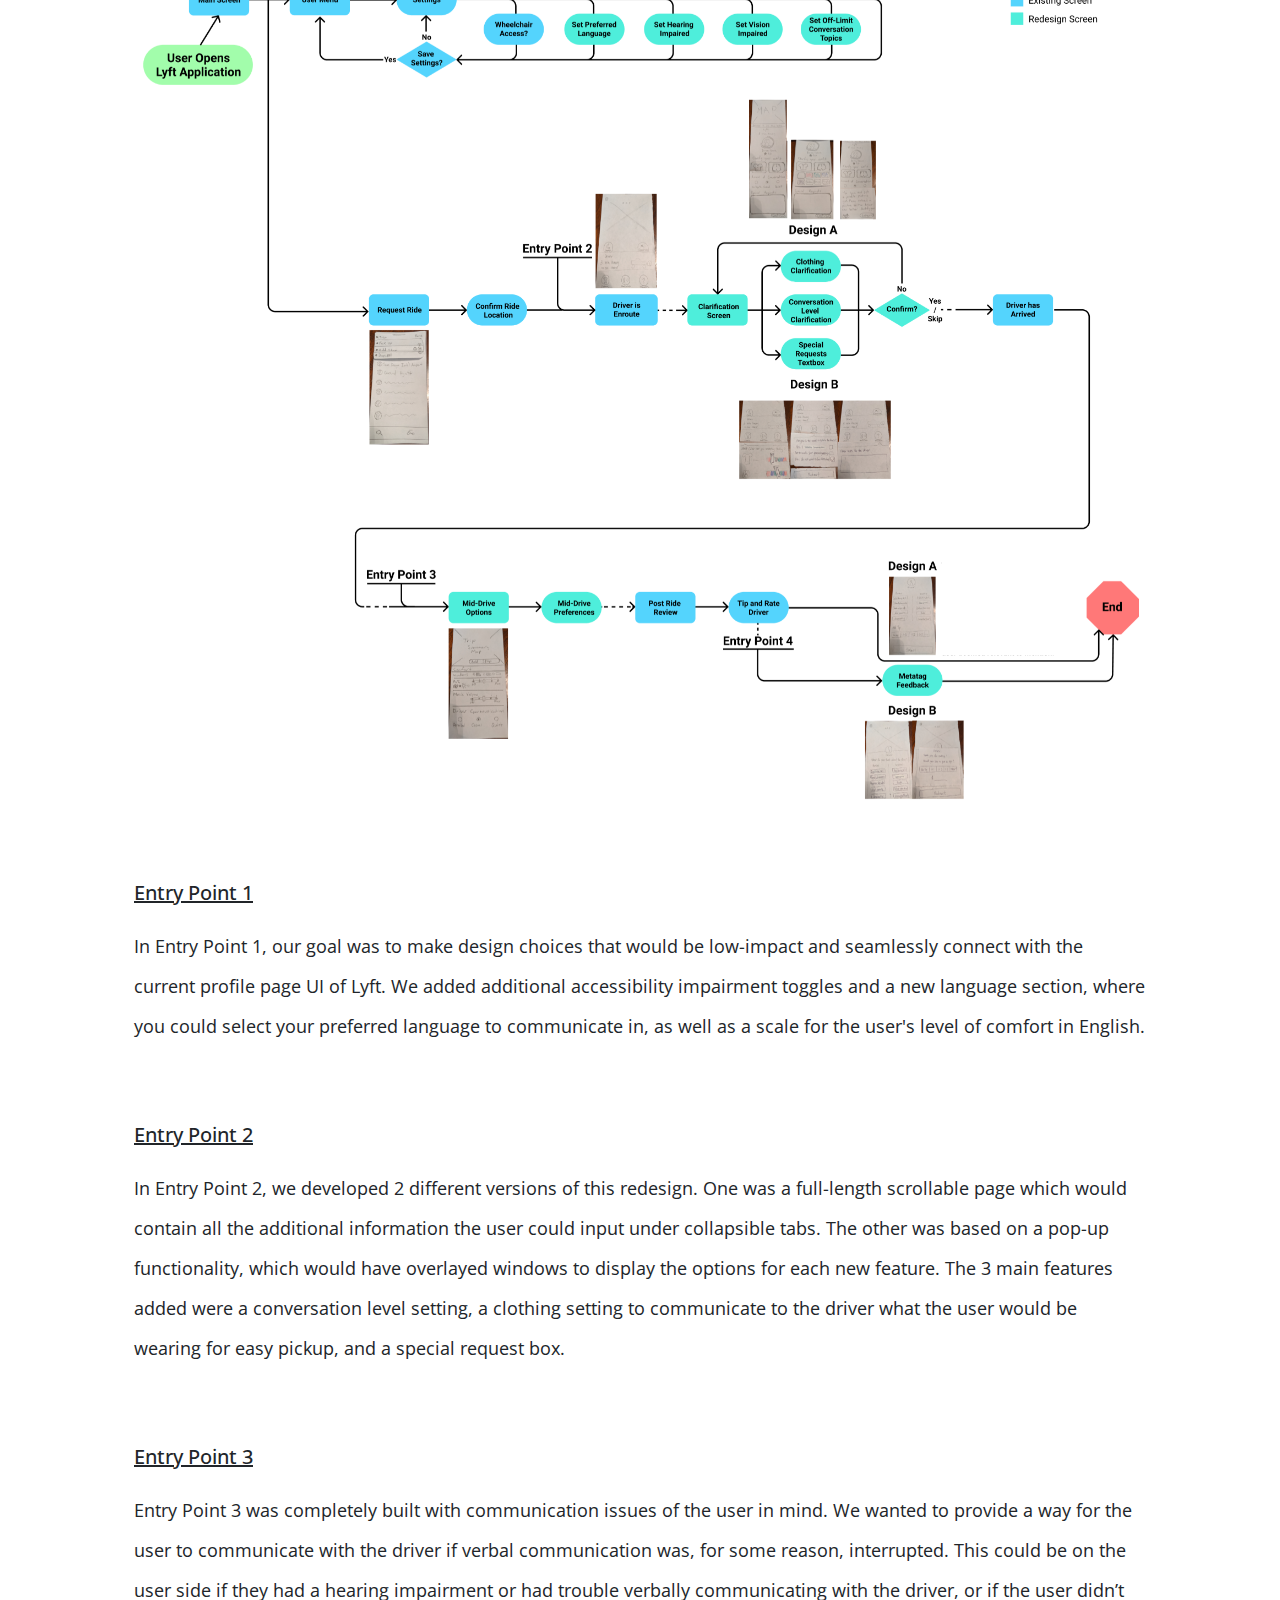
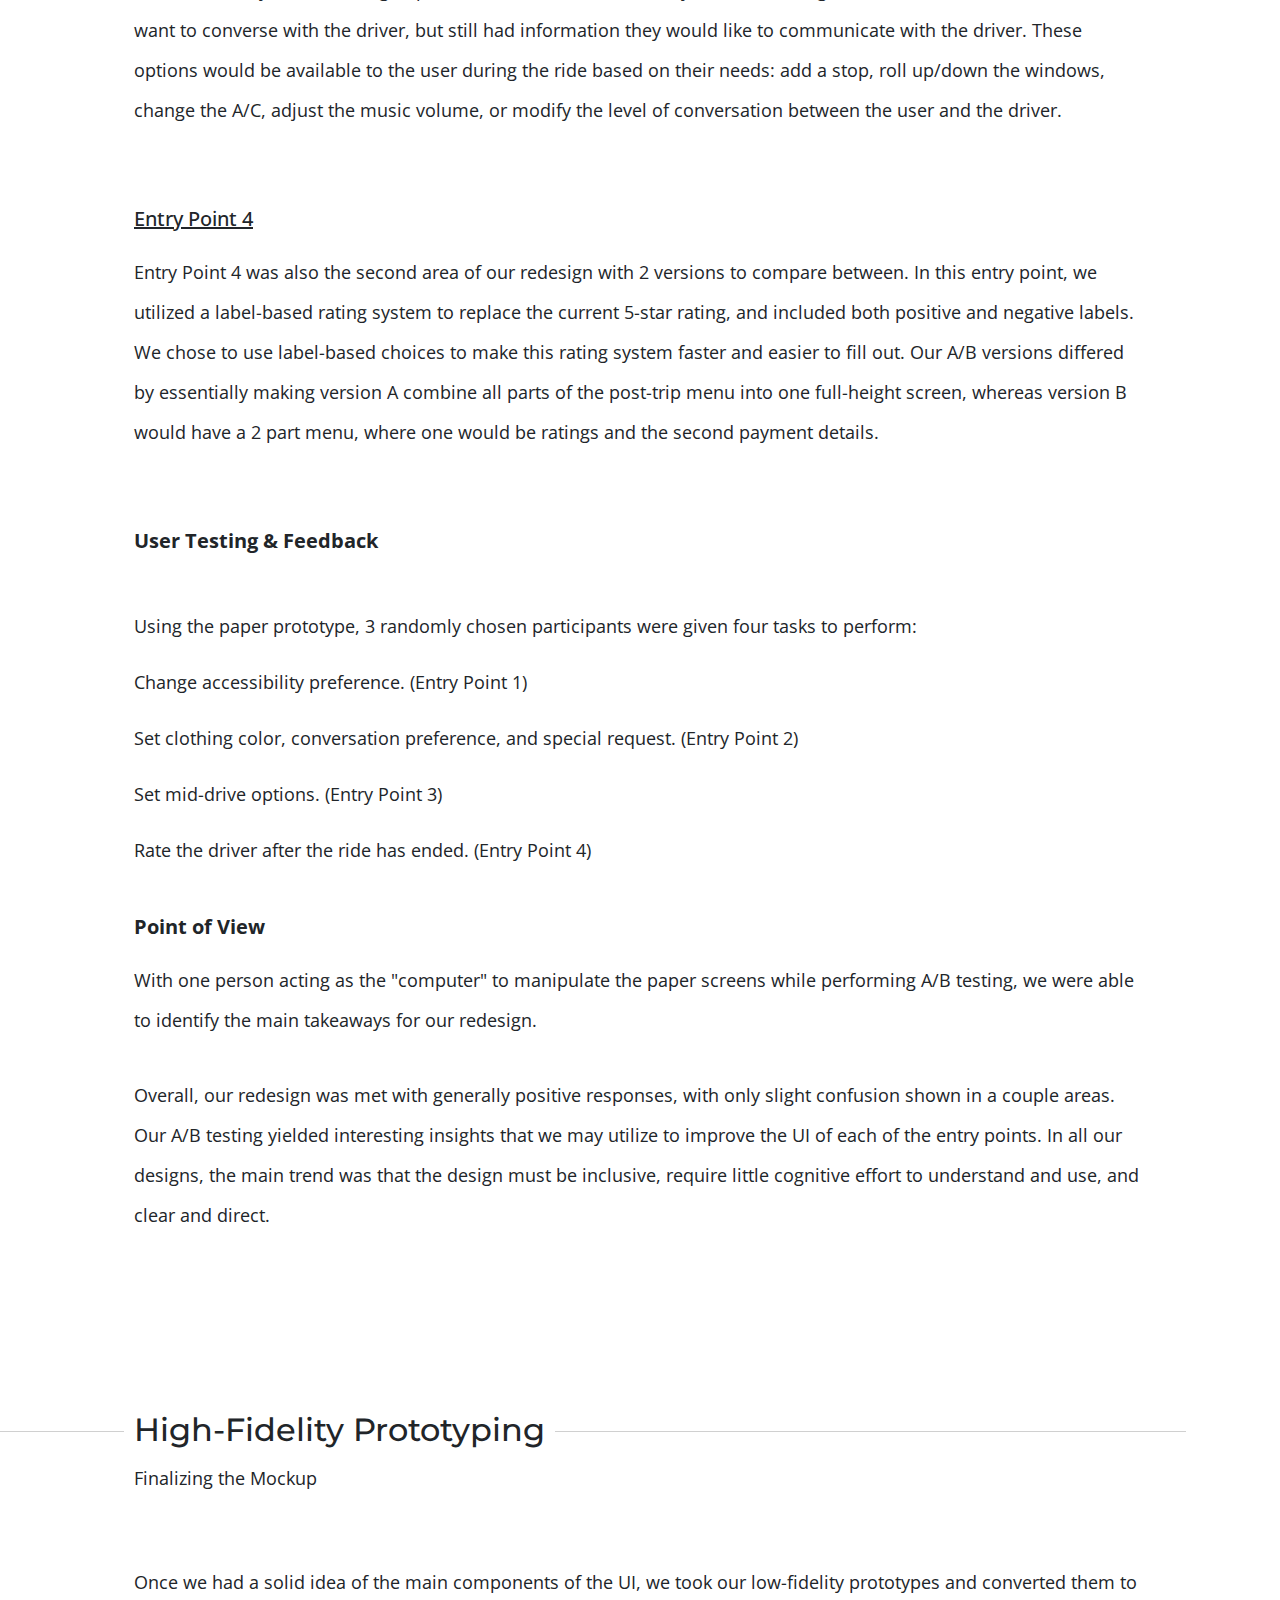
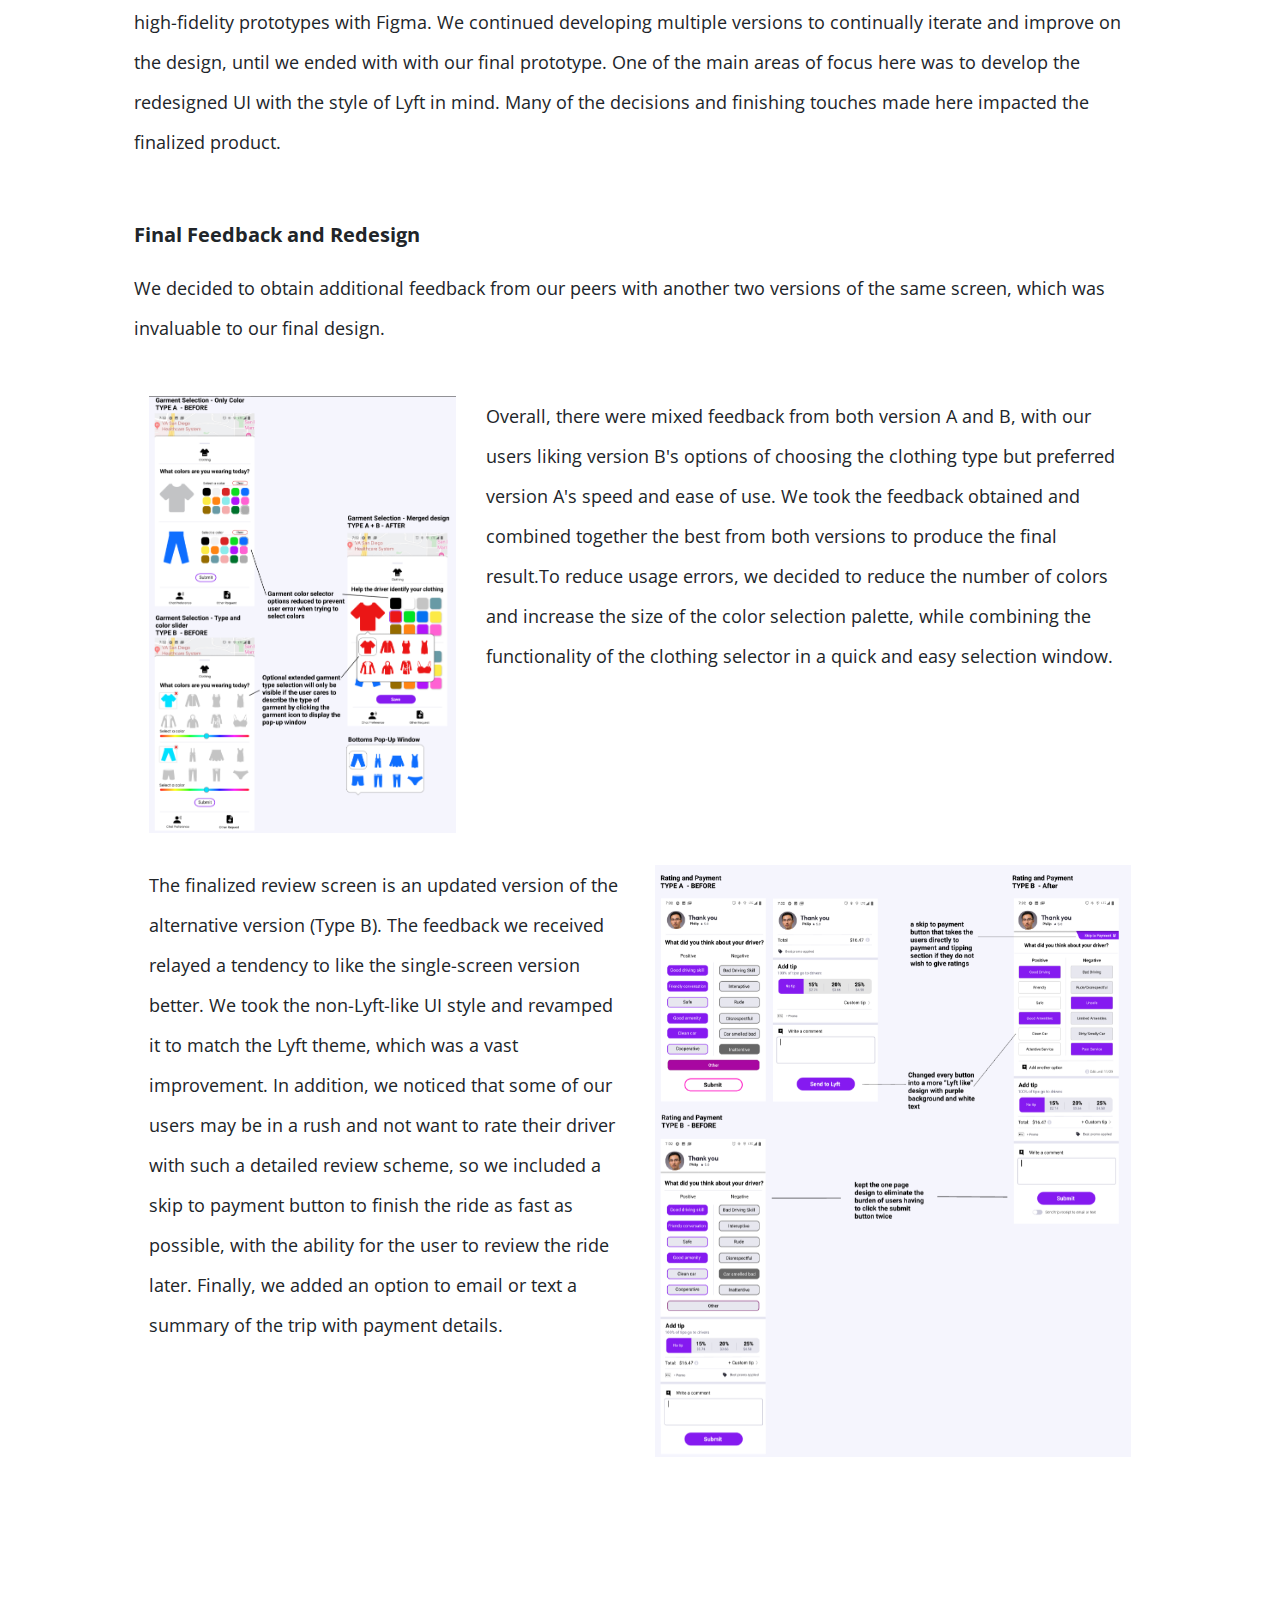
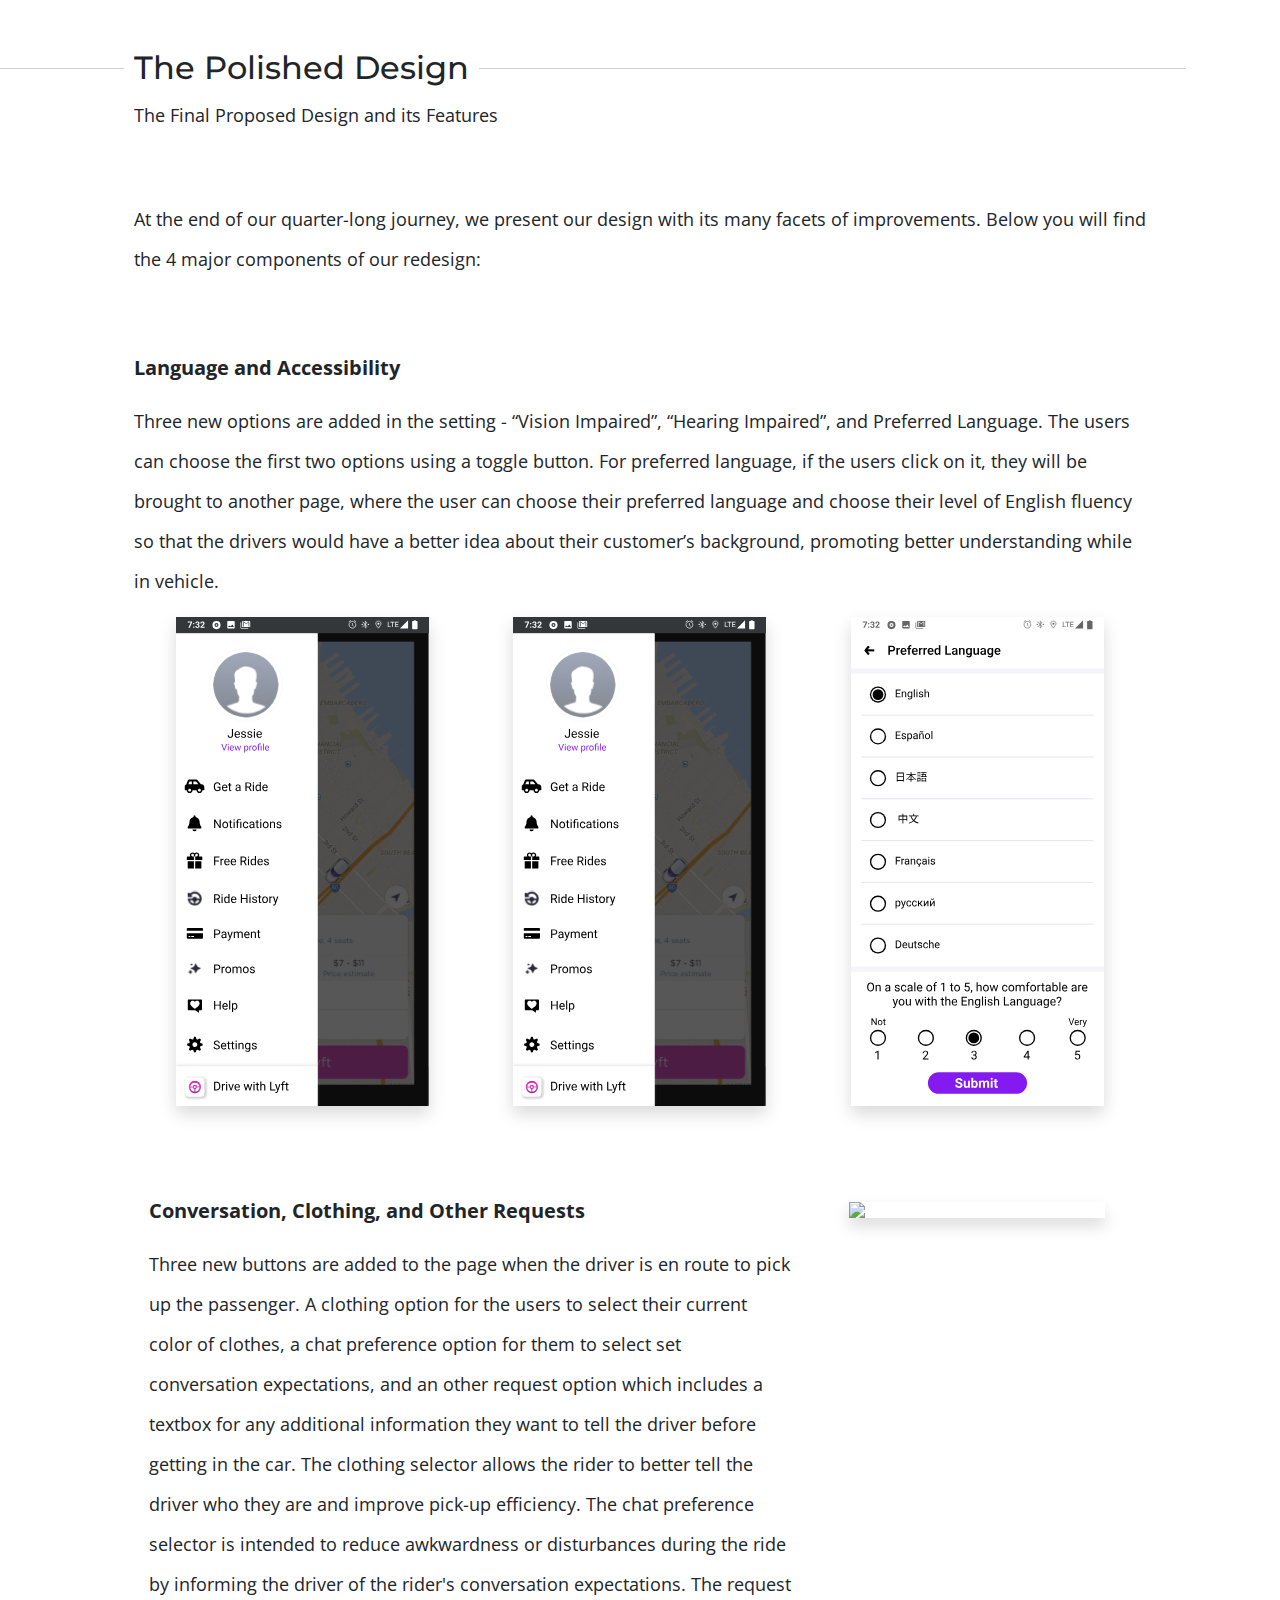
==== commit 8fe1fae9: "bug fix" ====
--- a/project.html
+++ b/project.html
@@ -51,7 +51,7 @@
   <!-- Navigation -->
   <nav class="navbar navbar-expand-lg navbar-light fixed-top navbar-shrink" id="mainNav">
     <div class="container">
-      <a class="navbar-brand js-scroll-trigger" href="./index.html#page-top">Jonathan Fong</a>
+      <a class="navbar-brand js-scroll-trigger" href="">Jonathan Fong</a>
       <button class="navbar-toggler navbar-toggler-right" type="button" data-toggle="collapse"
         data-target="#navbarResponsive" aria-controls="navbarResponsive" aria-expanded="false"
         aria-label="Toggle navigation">
@@ -72,7 +72,7 @@
             </a>
             <div class="nav-item dropdown-menu" aria-labelledby="dropdownMenu">
               <a class="dropdown-item js-scroll-trigger"
-                onclick="/*openPage('Corgant', '', 'rgb(43, 68, 207)');projectnavA()*/">Lyft Redesign</a>
+                onclick="/*openPage('Corgant', '', 'rgb(43, 68, 207)');projectnavA()*/">Lyft Case Study</a>
               <!-- <a class="dropdown-item js-scroll-trigger" onclick="openPage('MealTime', '', 'rgb(43, 68, 207)');projectnavB()">MealTime</a> -->
               <!-- <a class="dropdown-item js-scroll-trigger" onclick="openPage('Breakdown Analysis', '', 'rgb(43, 68, 207)');projectnavC()">Breakdown Analysis</a> -->
             </div>
@@ -925,7 +925,7 @@
             <span>High-Fidelity Prototyping</span>
           </h2>
           <div class="row no-margin line-height-2">
-            <p>Finalizing the Concept</p>
+            <p>Finalizing the Mockup</p>
           </div>
         </div>
 
@@ -942,7 +942,7 @@
 
       <div id="final-redesign">
         <div class="row no-margin margin-tb-2 line-height-2">
-          <h5 class="line-height-2"><b>Final Redesign</b></h5>
+          <h5 class="line-height-2"><b>Final Feedback and Redesign</b></h5>
           <p>We decided to obtain additional feedback from our peers with another two versions of the same screen, which
             was invaluable to our final design.</p>
         </div>
@@ -1141,14 +1141,13 @@
           too thinly to appropriately address each problem space. Although this final redesign is a good step towards
           the right direction in improving communication among ridesharing services, more detailed redesign may be
           needed to fully flesh out each part of the app. In the future, I fully intend to take the lessons learned from
-          this app and not design for the sake of design, but rather design with the intent of designing something that
-          the
-          users would be more willing and even happy to use.</p>
+          this app and design not for the sake of design, but rather design with the intent of designing something that
+          the users would be more willing and even happy to use.</p>
       </div>
     </div>
   </section>
 
-  <div id="top-icon-btn" class="sr-icon fadeRise" title="Go to top">
+  <div id="top-icon-btn" class="sr-icon fadeRise" title="Back to top">
     <a id="to-top" class="js-scroll-trigger" href="#page-top">
       <i id="double-up-icon" class="fa fa-2x fa-chevron-up"></i>
     </a>
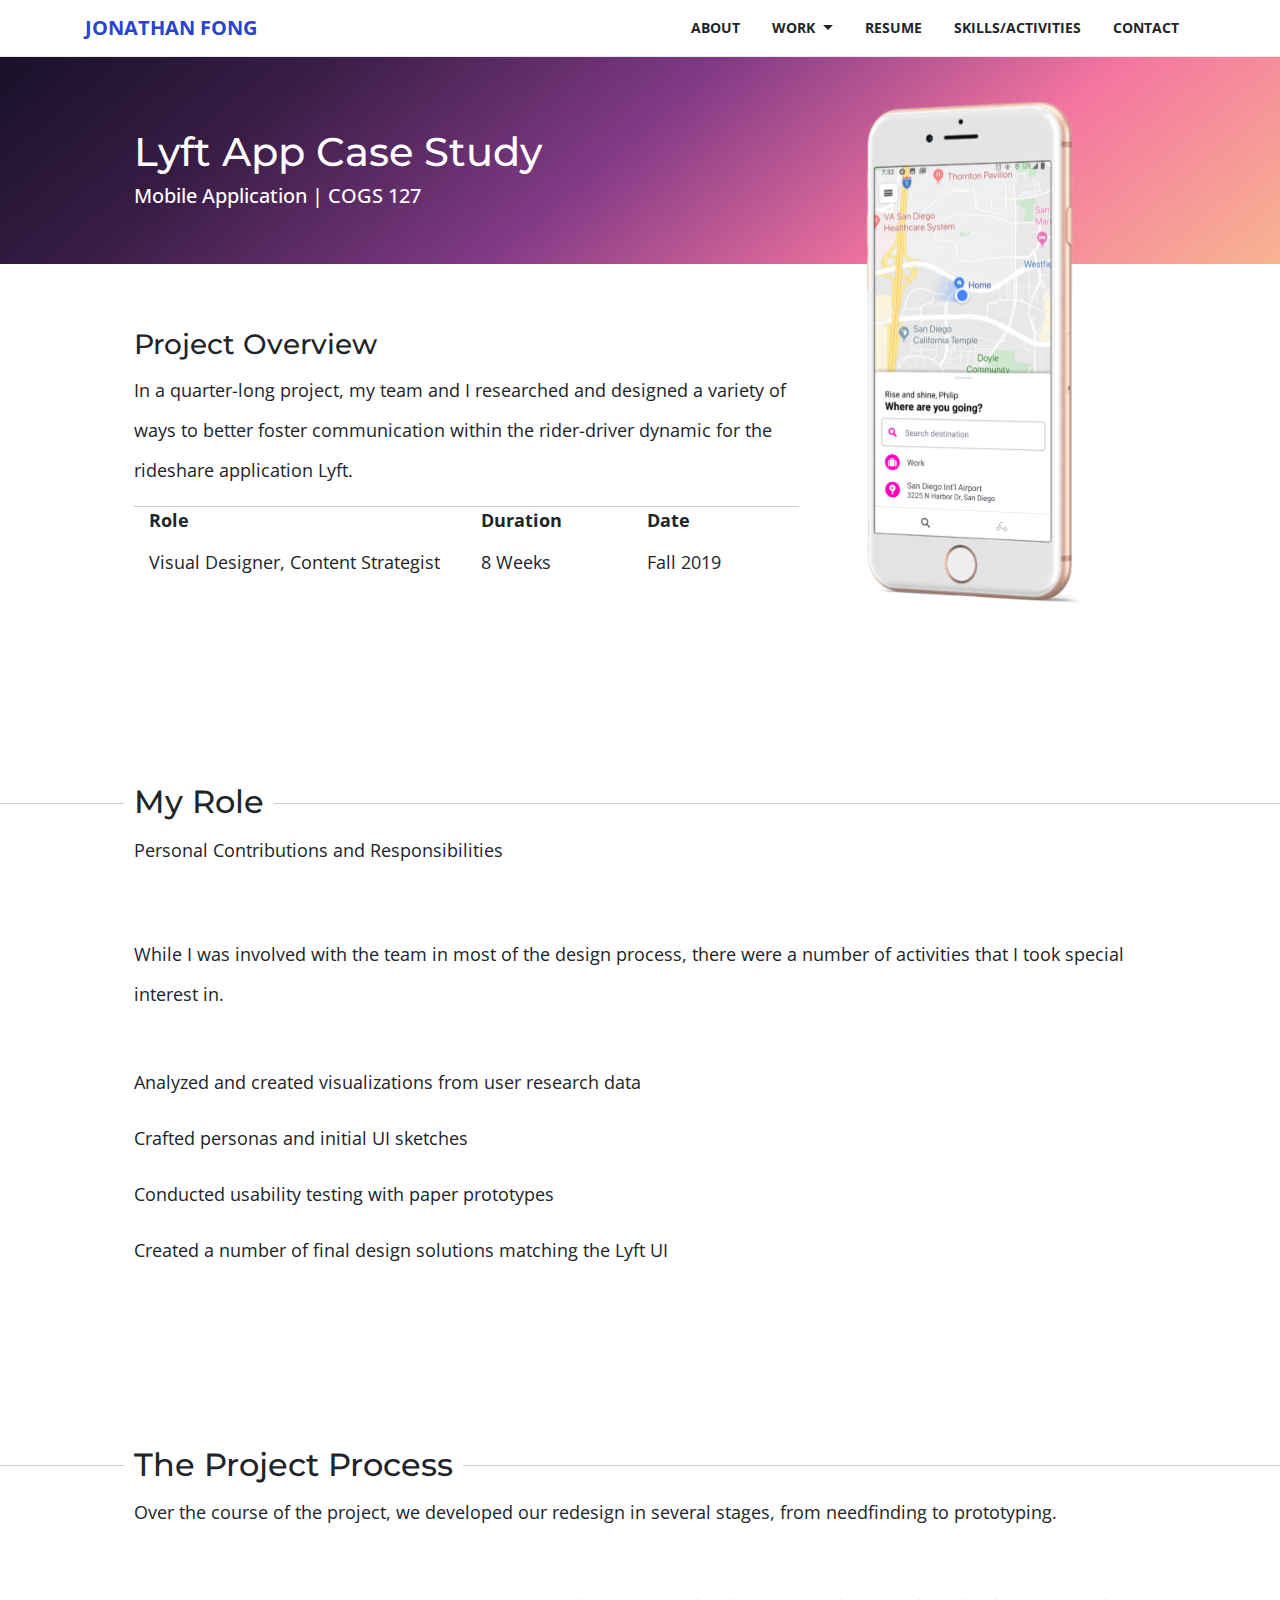
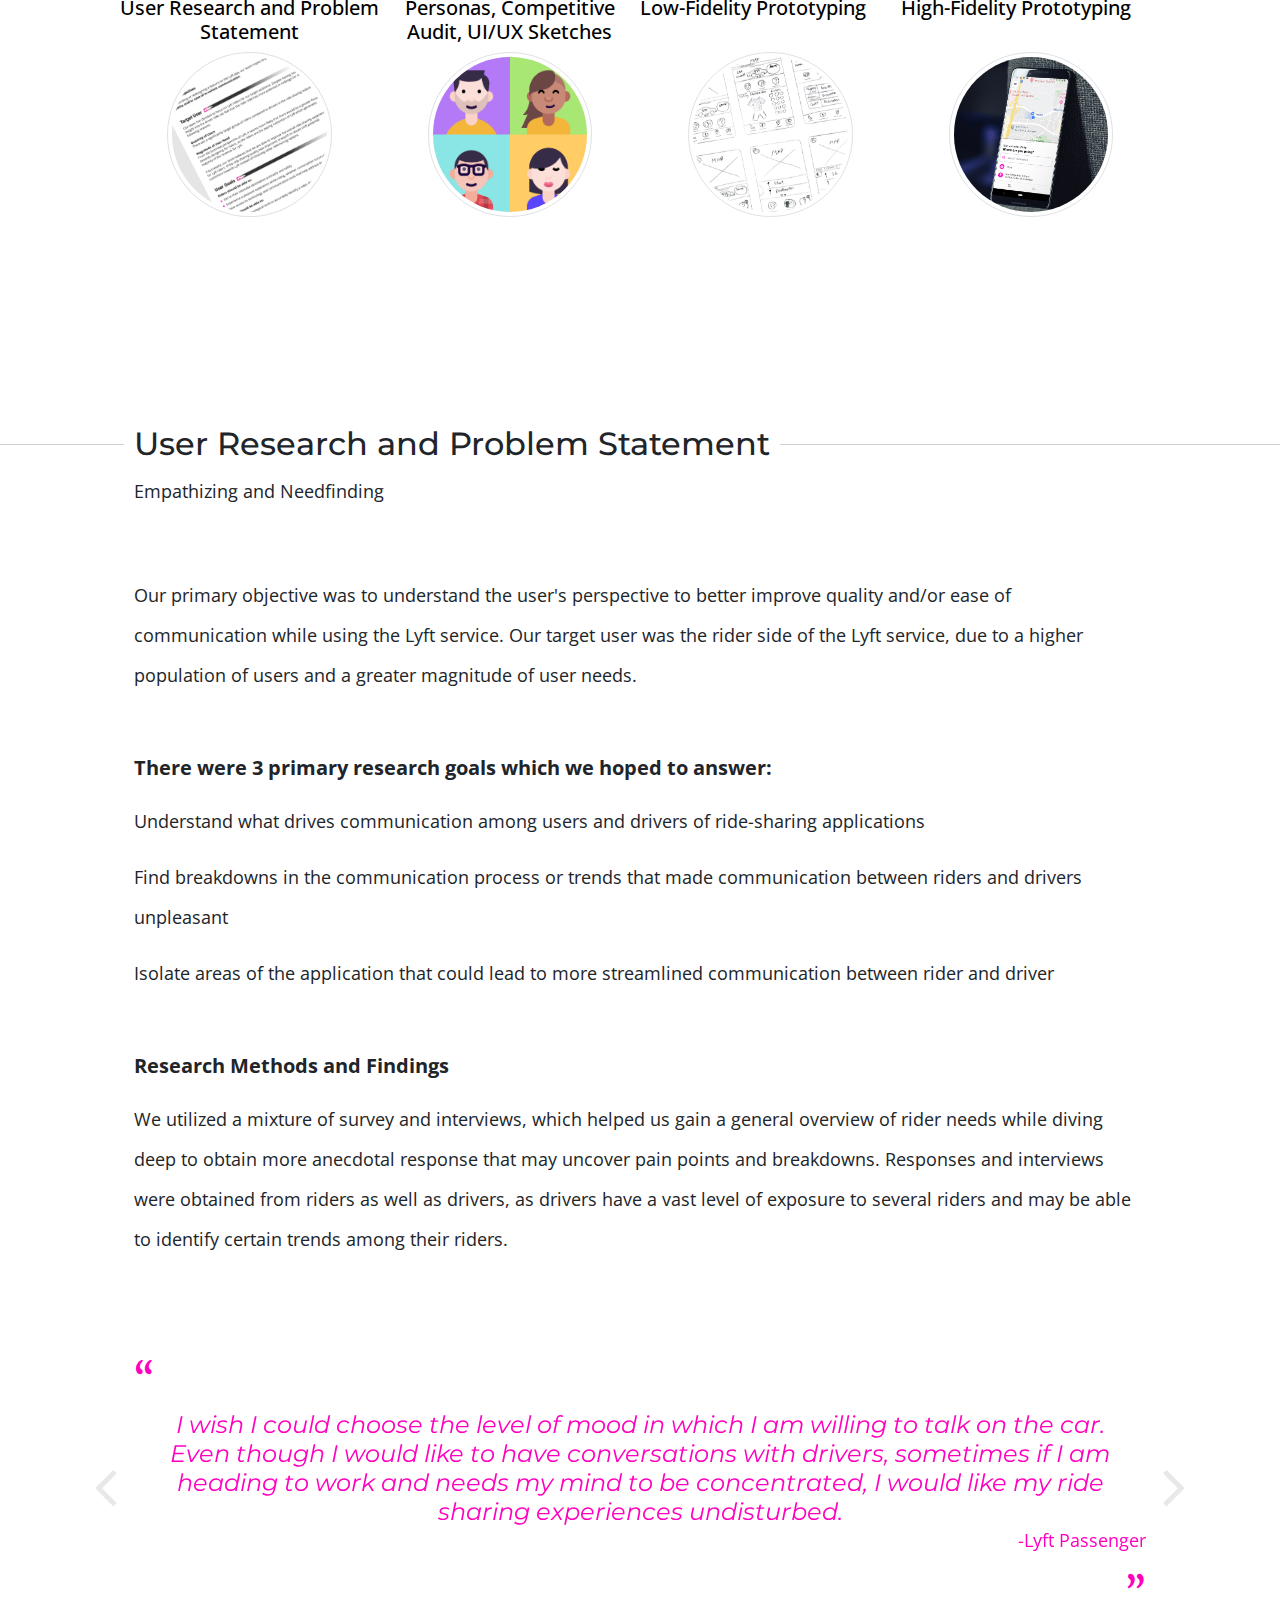
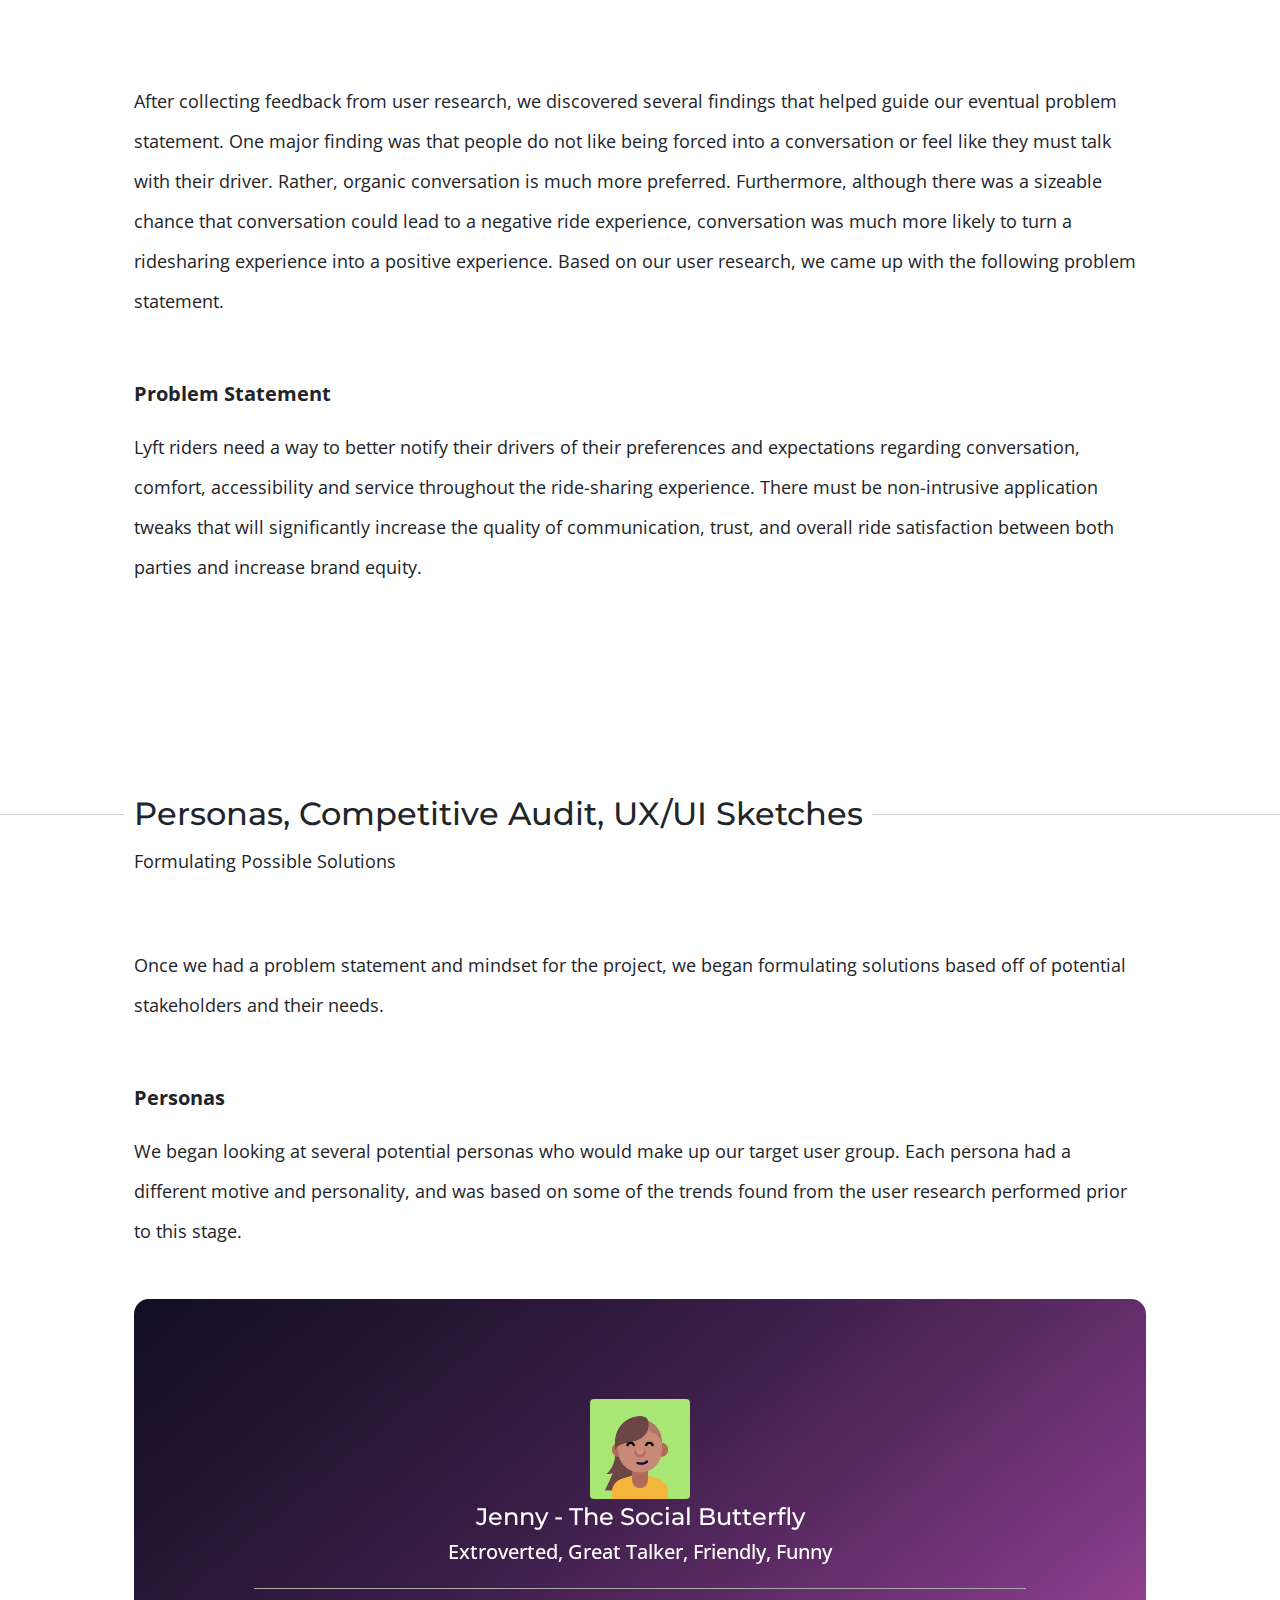
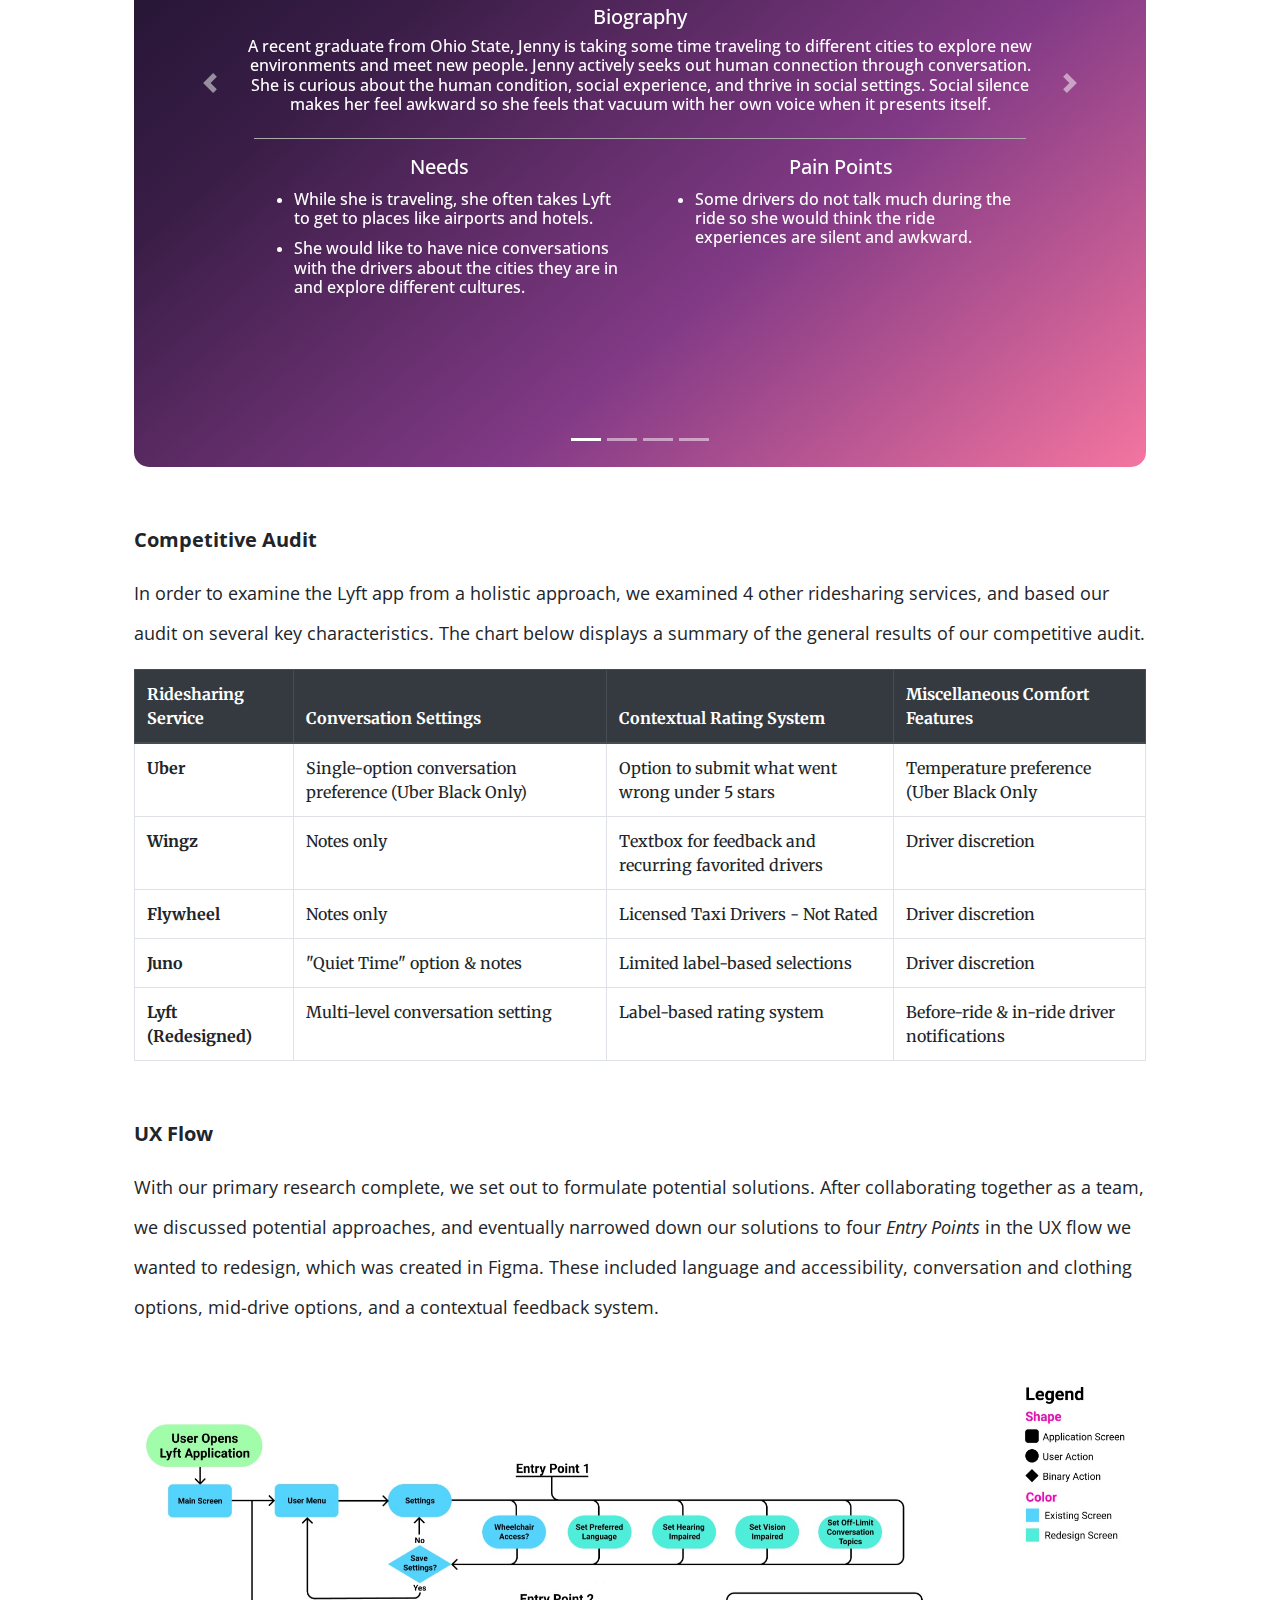
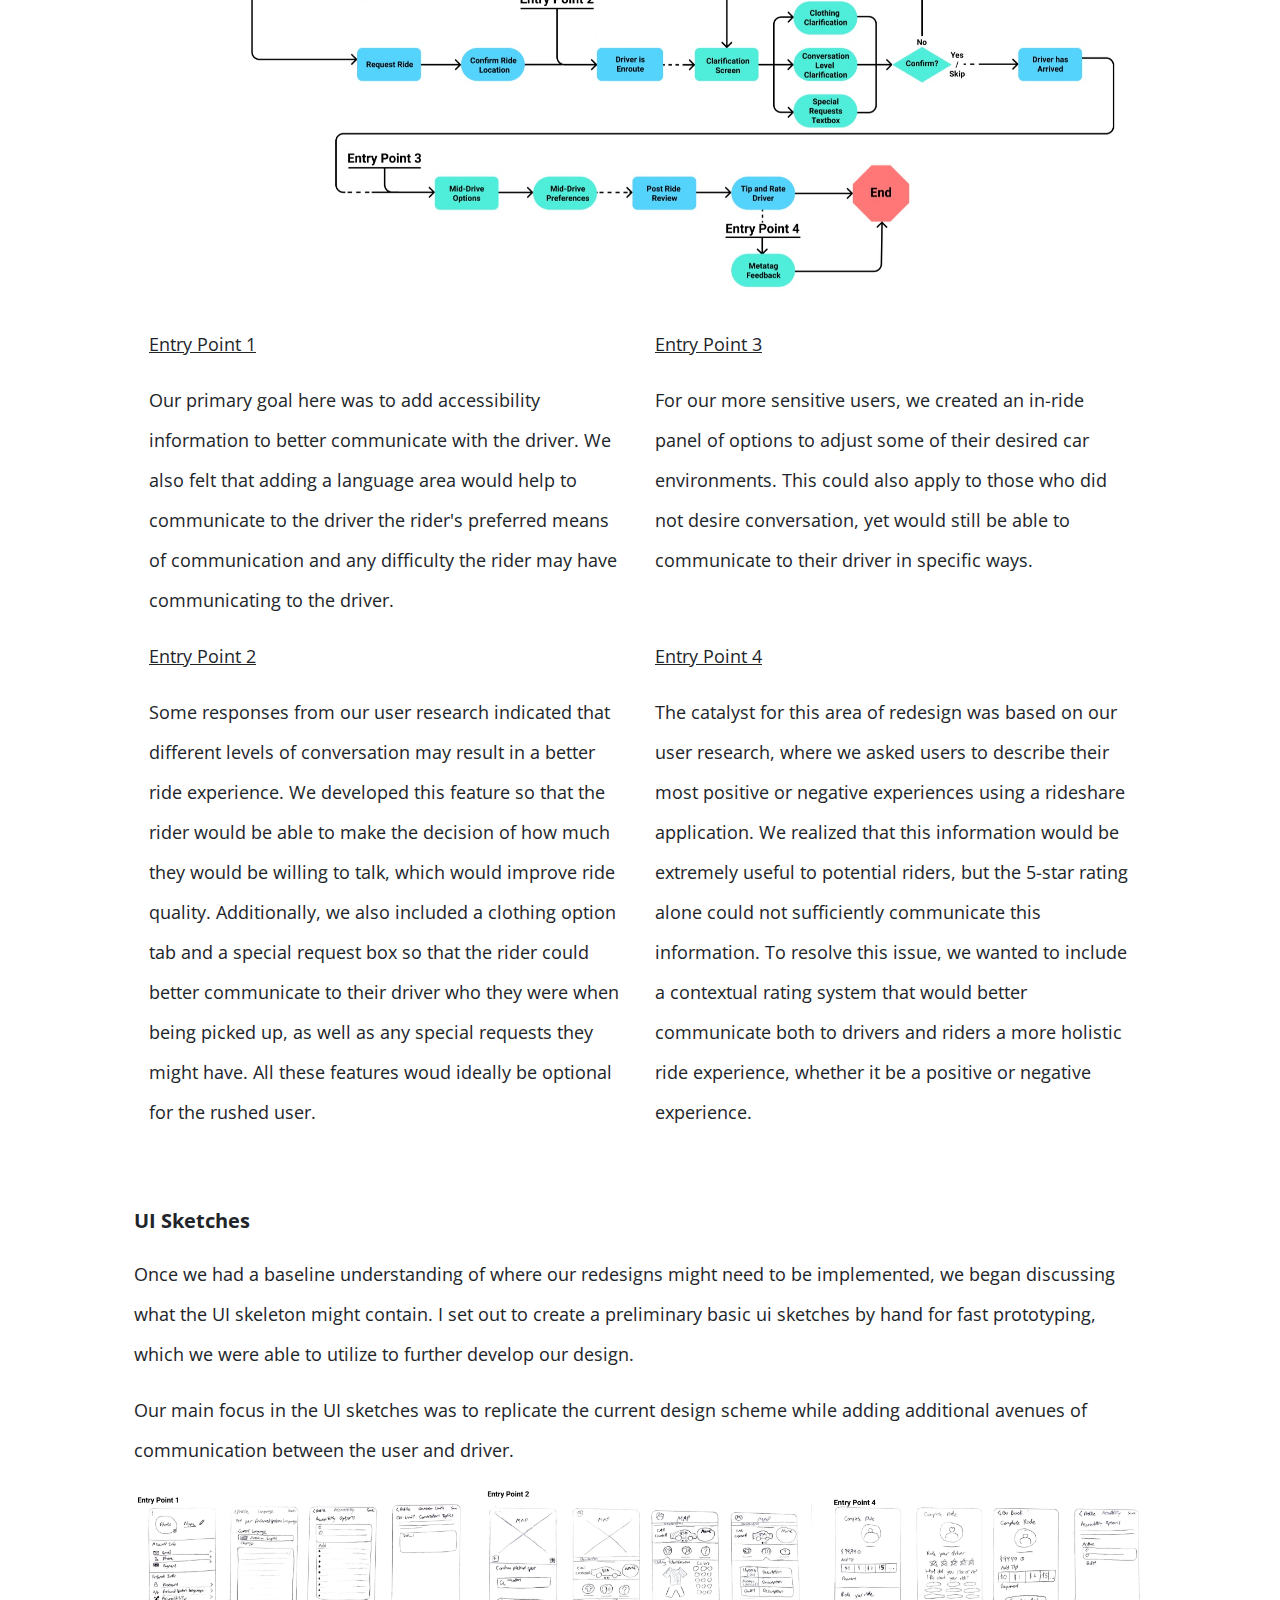
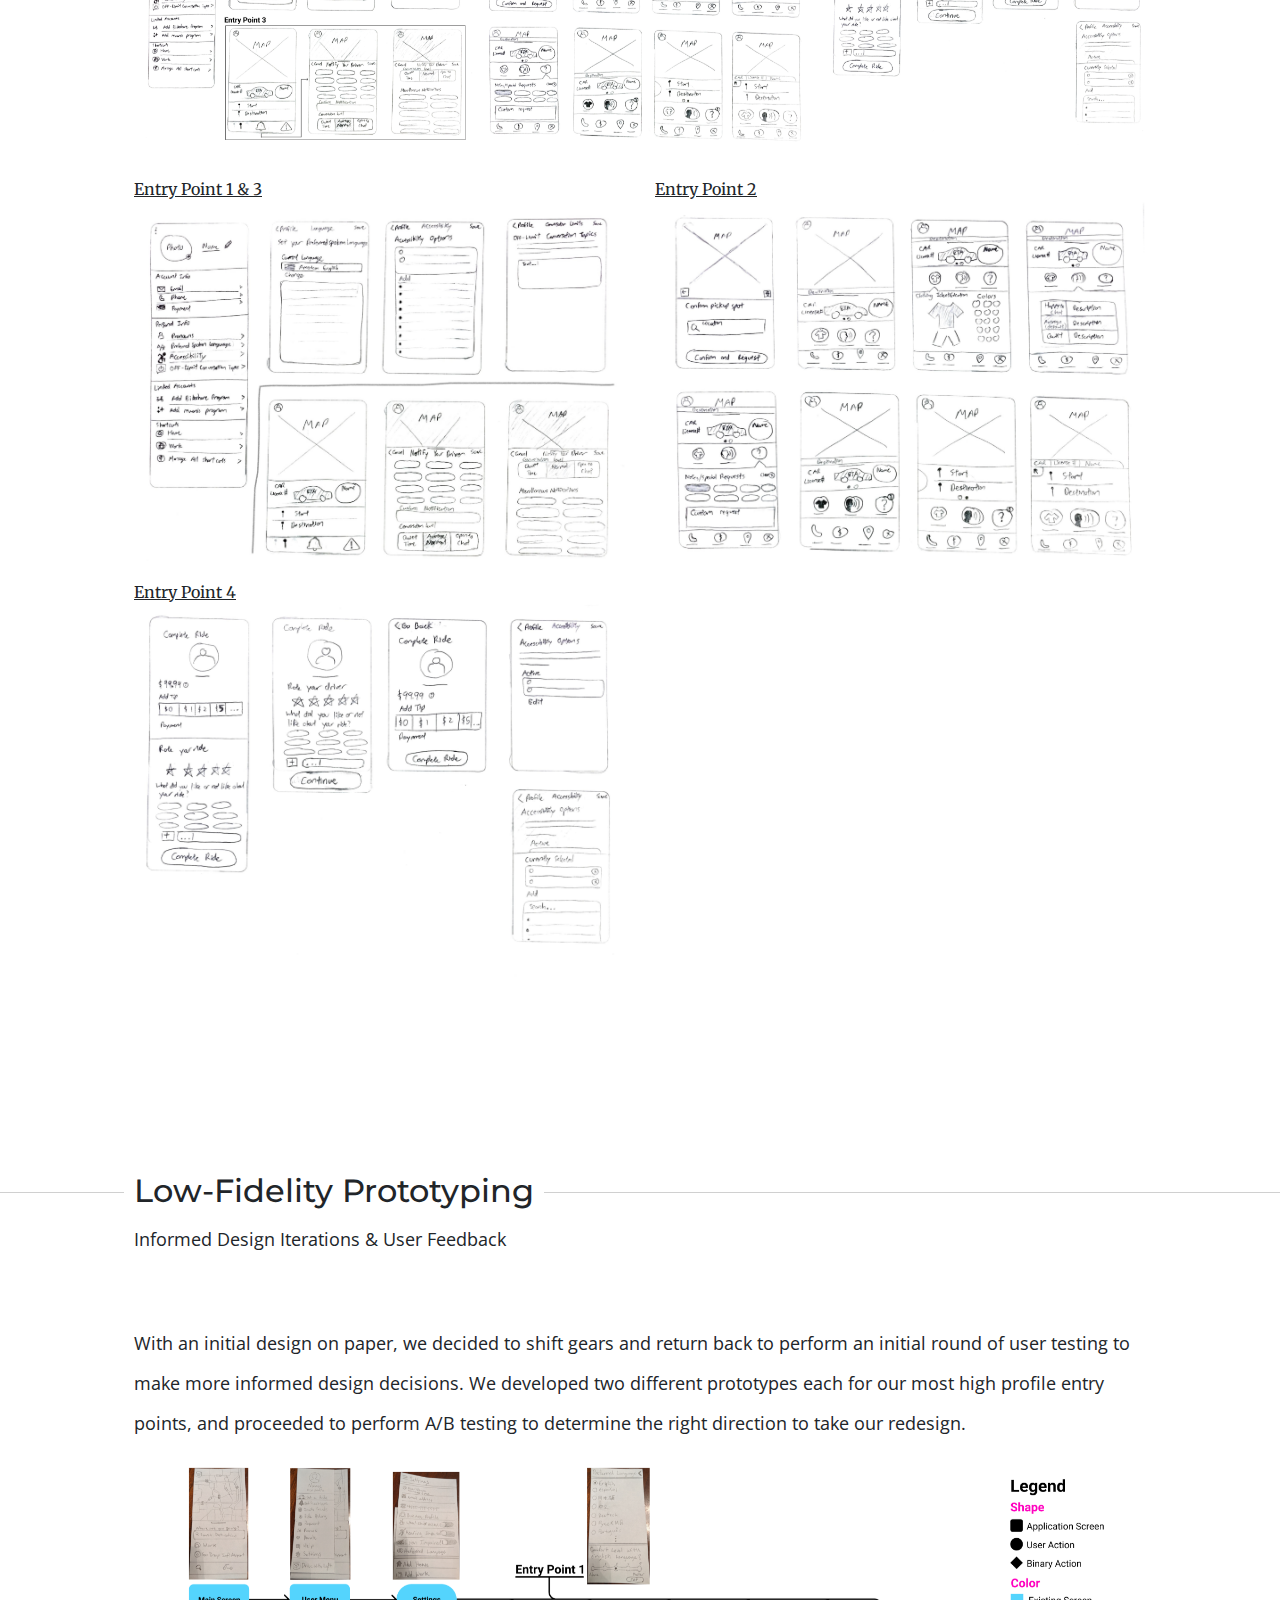
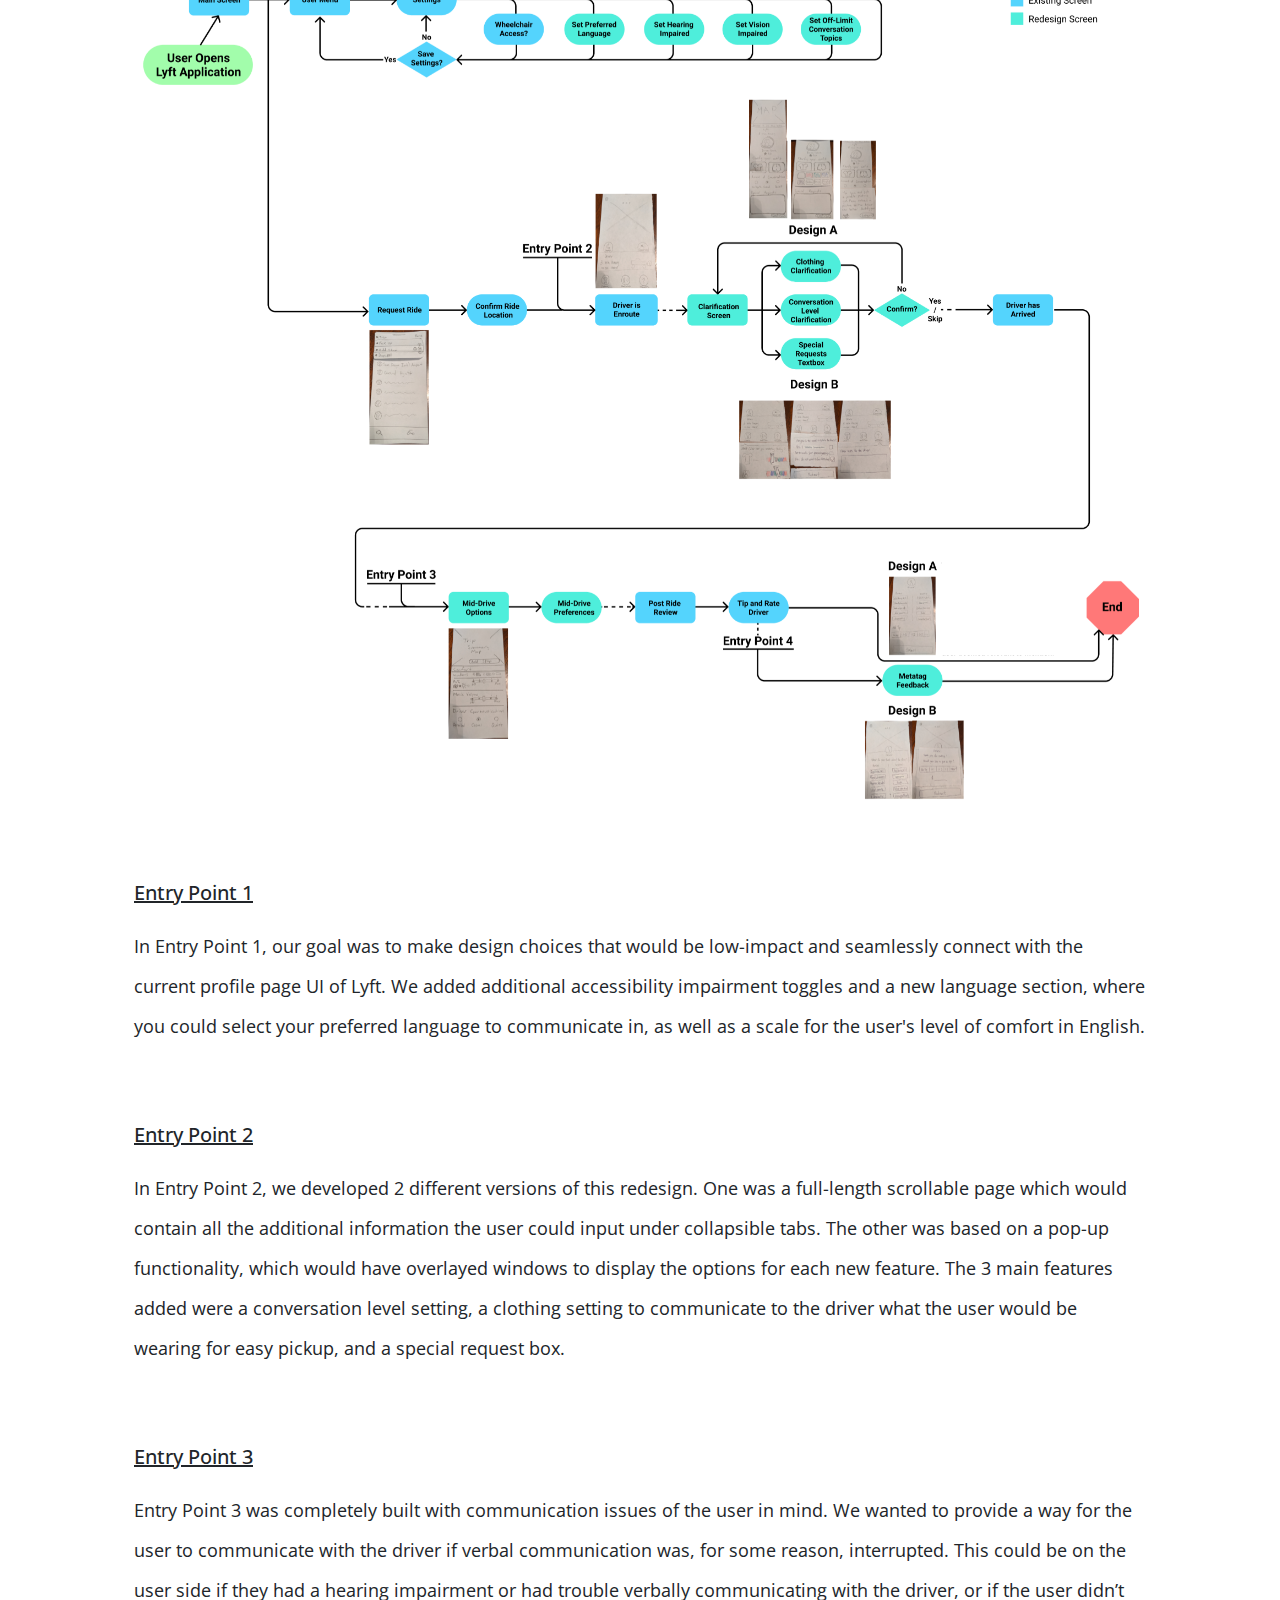
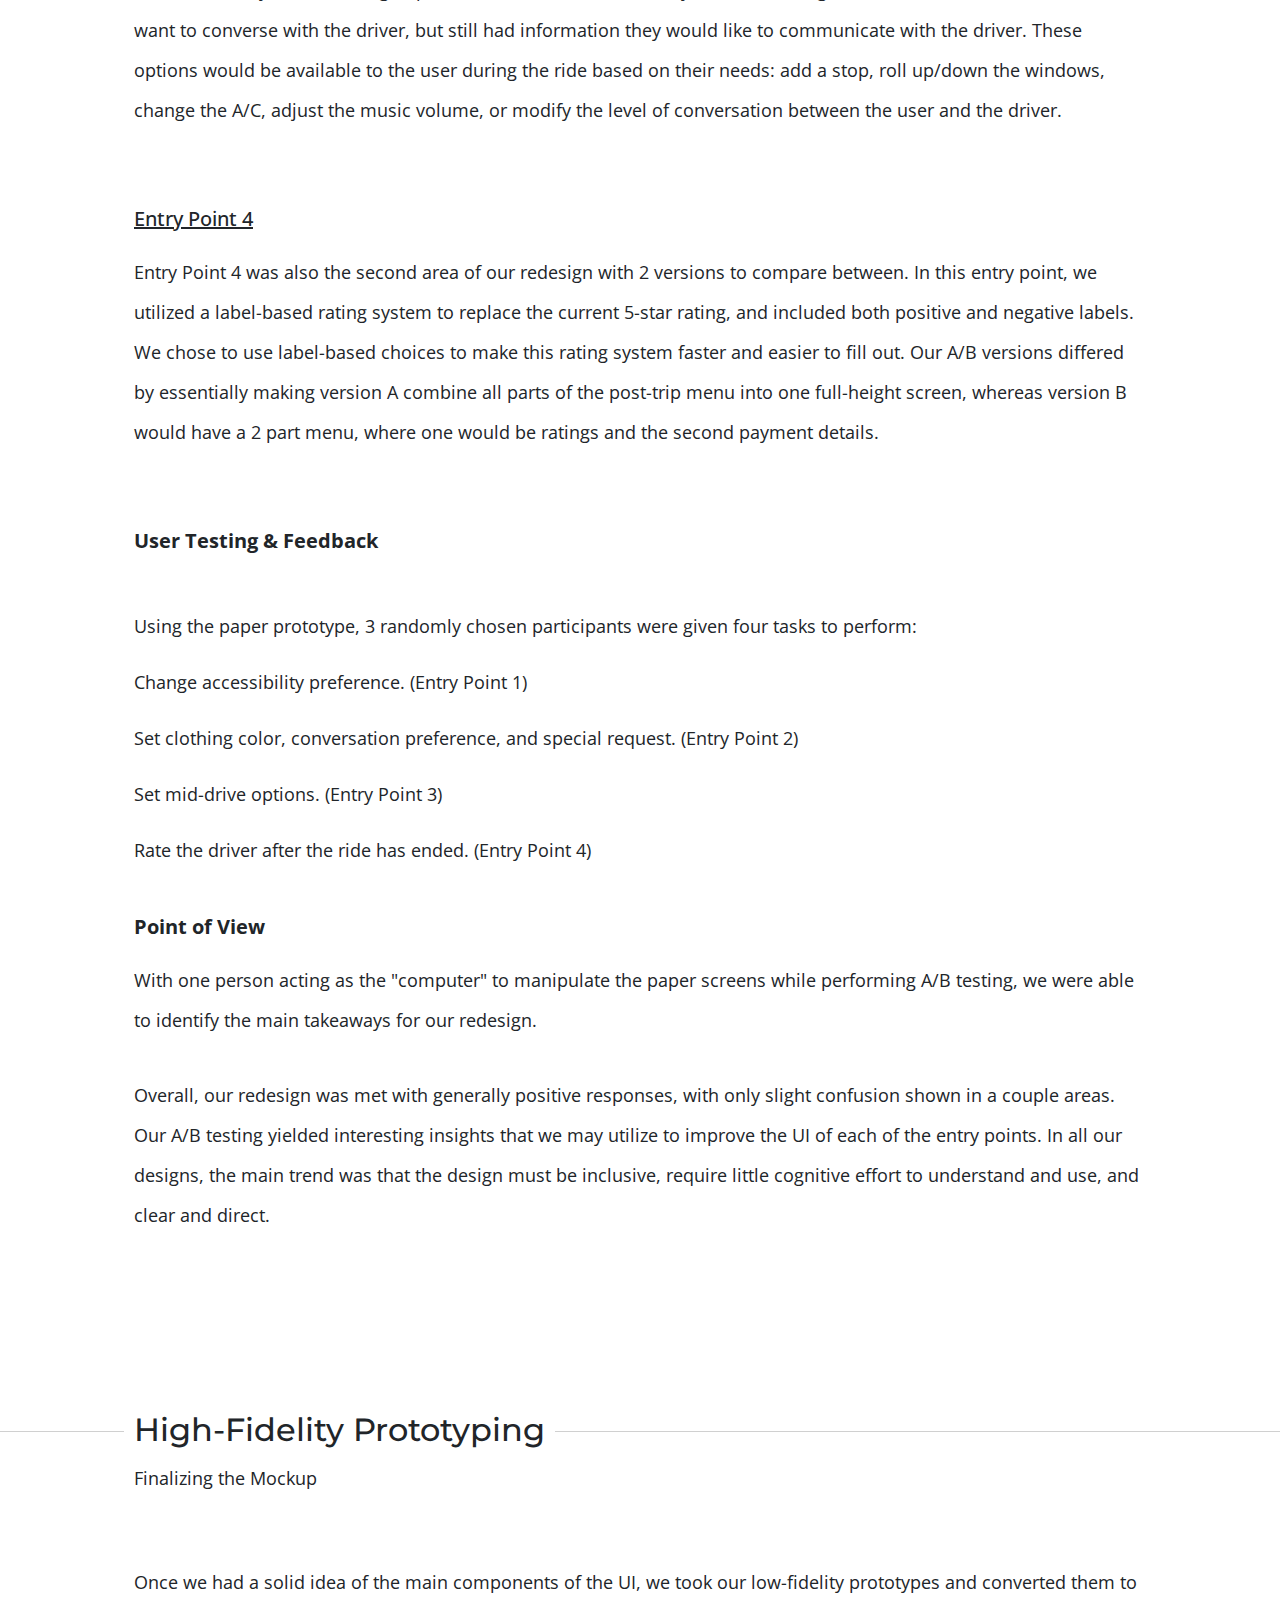
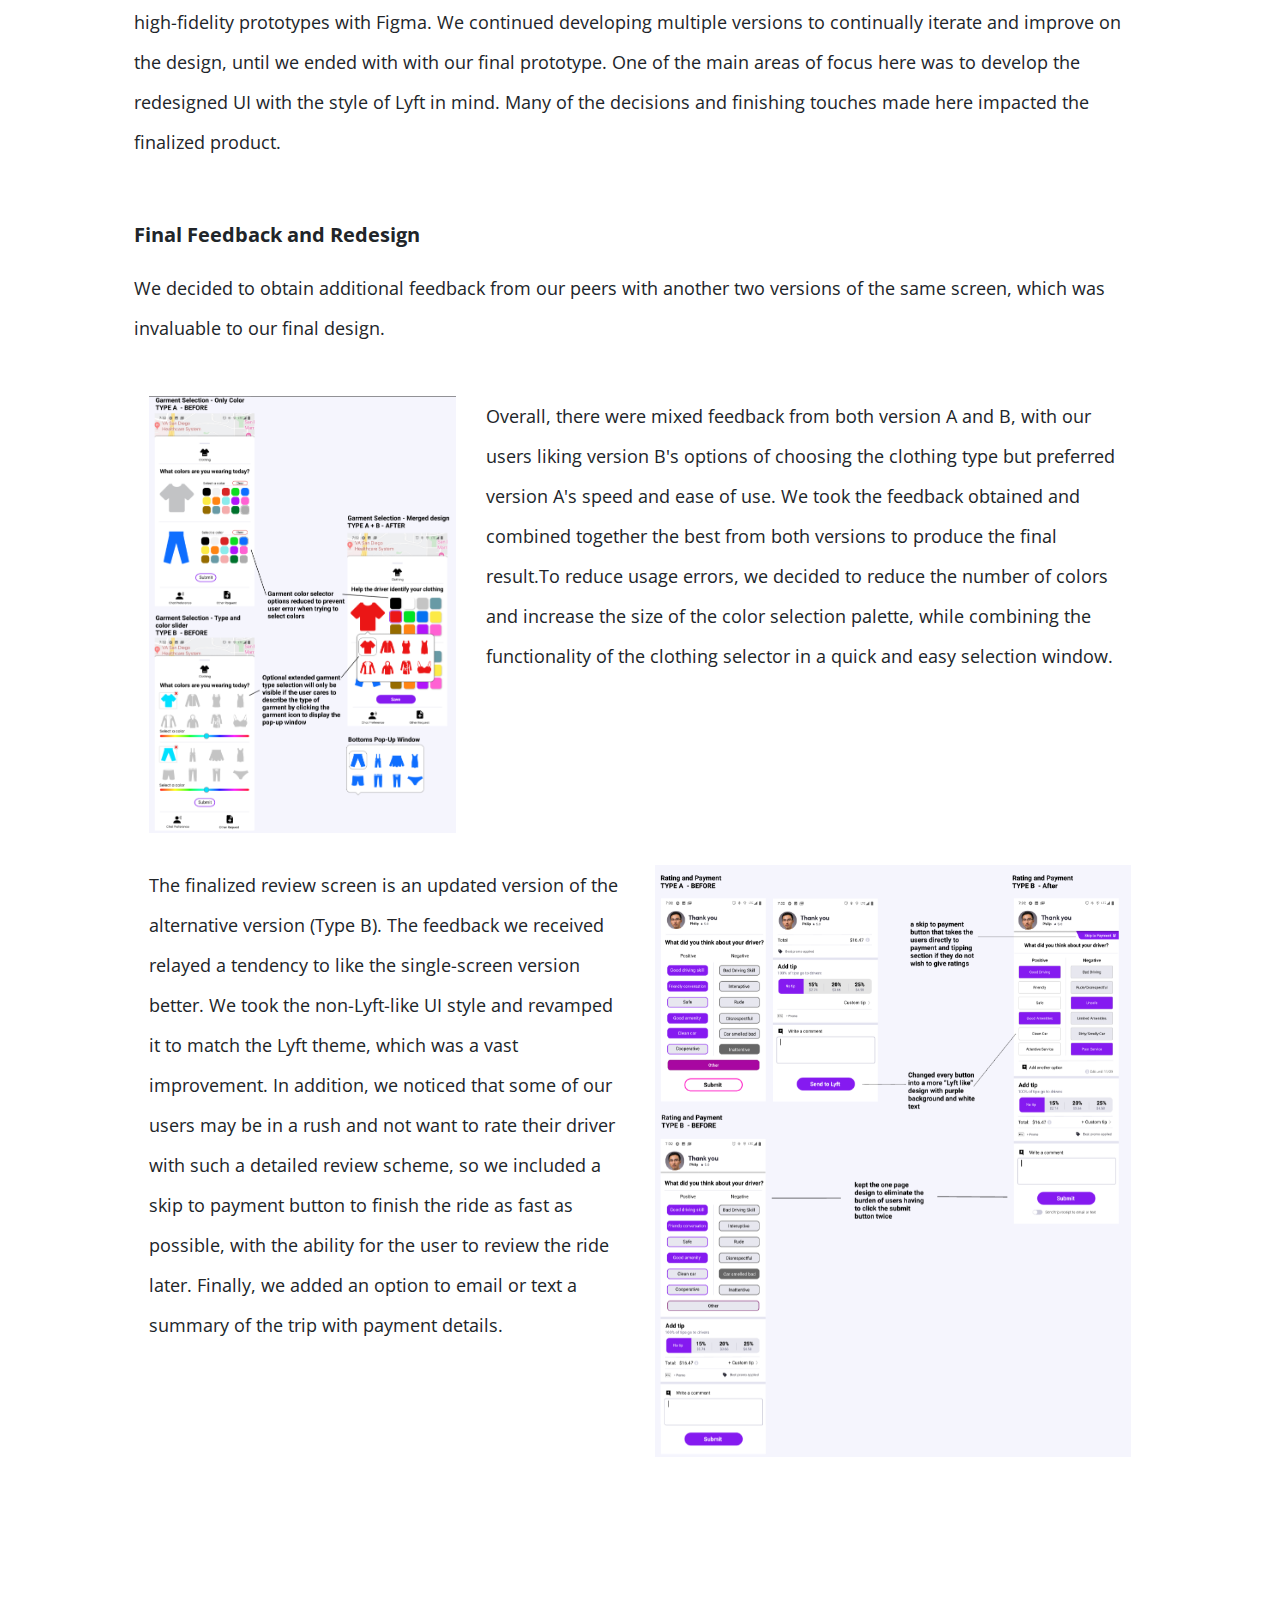
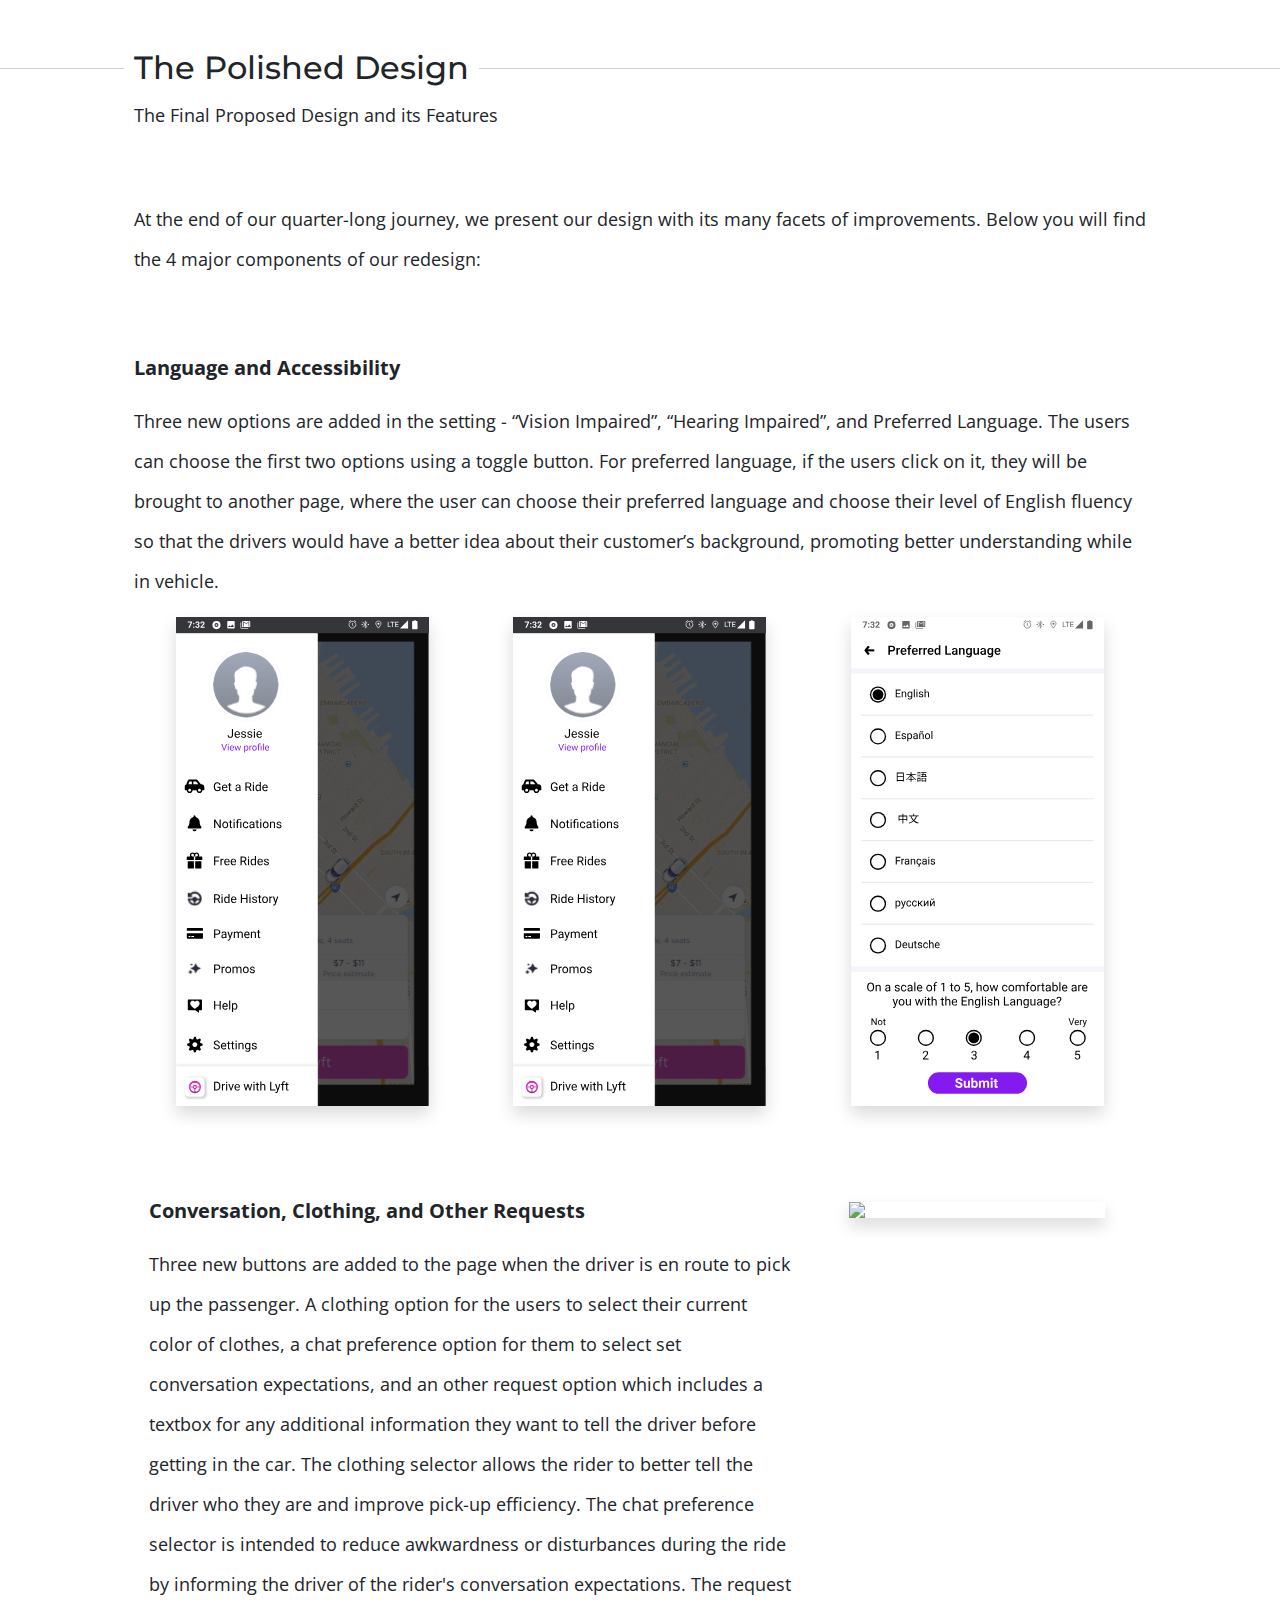
==== commit 888420ad: "Added scrolling w/no scrollbar to settings screenshot in final design, fixed overflow-x on entire pa" ====
--- a/project.html
+++ b/project.html
@@ -1020,6 +1020,8 @@
           </div>
           <div id="set-scrn-h" class="col-3 mx-auto no-padding shadow">
             <img id="remove-me" class="d-block w-100" src="img/Final Screens/User Setting Final.svg">
+            <div id="settings-img-container">
+            </div>
           </div>
           <div class="col-3 mx-auto no-padding shadow">
             <img class="d-block w-100" src="img/Final Screens/Preferred Language Final.svg">
@@ -1092,10 +1094,8 @@
             <h5 class="line-height-2"><b>Contextual Rating</b></h5>
             <p>Our final product emerged with a single full-length scrollable page to eliminate having to click through
               multiple submit buttons. Rating labels would be categorized between positives and negatives, and an option
-              to
-              add user-generated labels is included. From previous user feedback, we included the option for users to
-              skip
-              the rating if in a rush and come back at a later time to finish the review.</p>
+              to add user-generated labels is included. From previous user feedback, we included the option for users to
+              skip the rating if in a rush and come back at a later time to finish the review.</p>
           </div>
           <div class="col-6" style="text-align: center; justify-content: center; width: 100%">
             <div id="final-rating-screen" class="col-lg-5 mx-auto no-padding shadow">
@@ -1153,7 +1153,7 @@
     </a>
   </div>
 
-  <div class="bg-dark">
+  <div class="bg-dark" id="GoTopBottomBar">
     <div class="container">
       <div class="row-1 ml-auto text-center">
         <a href="#page-top" class="js-scroll-trigger" style="text-align: center">Back to top</a>
--- a/css/mystylesheet.css
+++ b/css/mystylesheet.css
@@ -2,6 +2,7 @@
 html {
   width: 100%;
   height: 100%;
+  max-width: 100%;
 	margin: 0;
   animation: fadeRiseEffect 1s; /* Fading/Rising effect takes 1s after 0.25s delay to */
                                 /* allow time for more elements to load in */
@@ -9,6 +10,7 @@
 
 body {
   font-family: 'Merriweather', 'Helvetica Neue', Arial, sans-serif;
+  overflow-x: hidden;
 }
 
 p {
@@ -643,7 +645,16 @@
 .project-section-title:before {
 	border-top: 1px solid rgba(20,20,20,0.2);
 	top: 50%;
-	bottom: 0;
+  bottom: 0;
+
+  content: "";
+  margin: 0 auto;
+  position: absolute;
+  display: inline-block;
+  /* left: -14.1%; */
+  left: -100%;
+  width: 400vw;
+  z-index: -1;
 	
 	/* background-color: rgba(244, 117, 160, 0.2);
   background-image: linear-gradient(
@@ -655,15 +666,6 @@
 	);
 	top: 47%;
 	bottom: 47%; */
-	
-  content: "";
-  margin: 0 auto;
-  position: absolute;
-  display: inline-block;
-  /* left: -14.1%; */
-  left: -22.5%;
-  width: 100vw;
-  z-index: -1;
 }
 
 .pre-numbered#num1:before {
@@ -827,10 +829,26 @@
 	background: transparent!important
 }
 
+#settings-img-container {
+  width: 100%;
+  height: 100%;
+  position: absolute;
+  padding-right: 15px; /* Modified in js to get exact width of scrollbar */
+  /* right: -17px;
+  left: 0px; */
+  overflow-y: scroll;
+  overflow-x: hidden;
+  box-sizing: content-box!important; /* So the width will be 100% + scrollbar_width */
+}
+
 @media (min-width: 992px) {
 	#final-rating-screen {
 		top: -4em;
 	}
+}
+
+#GoTopBottomBar {
+  background-image: linear-gradient(-220deg, #110E23, #391d46,#823A86,#BD5893,#F47A9F);
 }
 
 /* ::-webkit-scrollbar {
